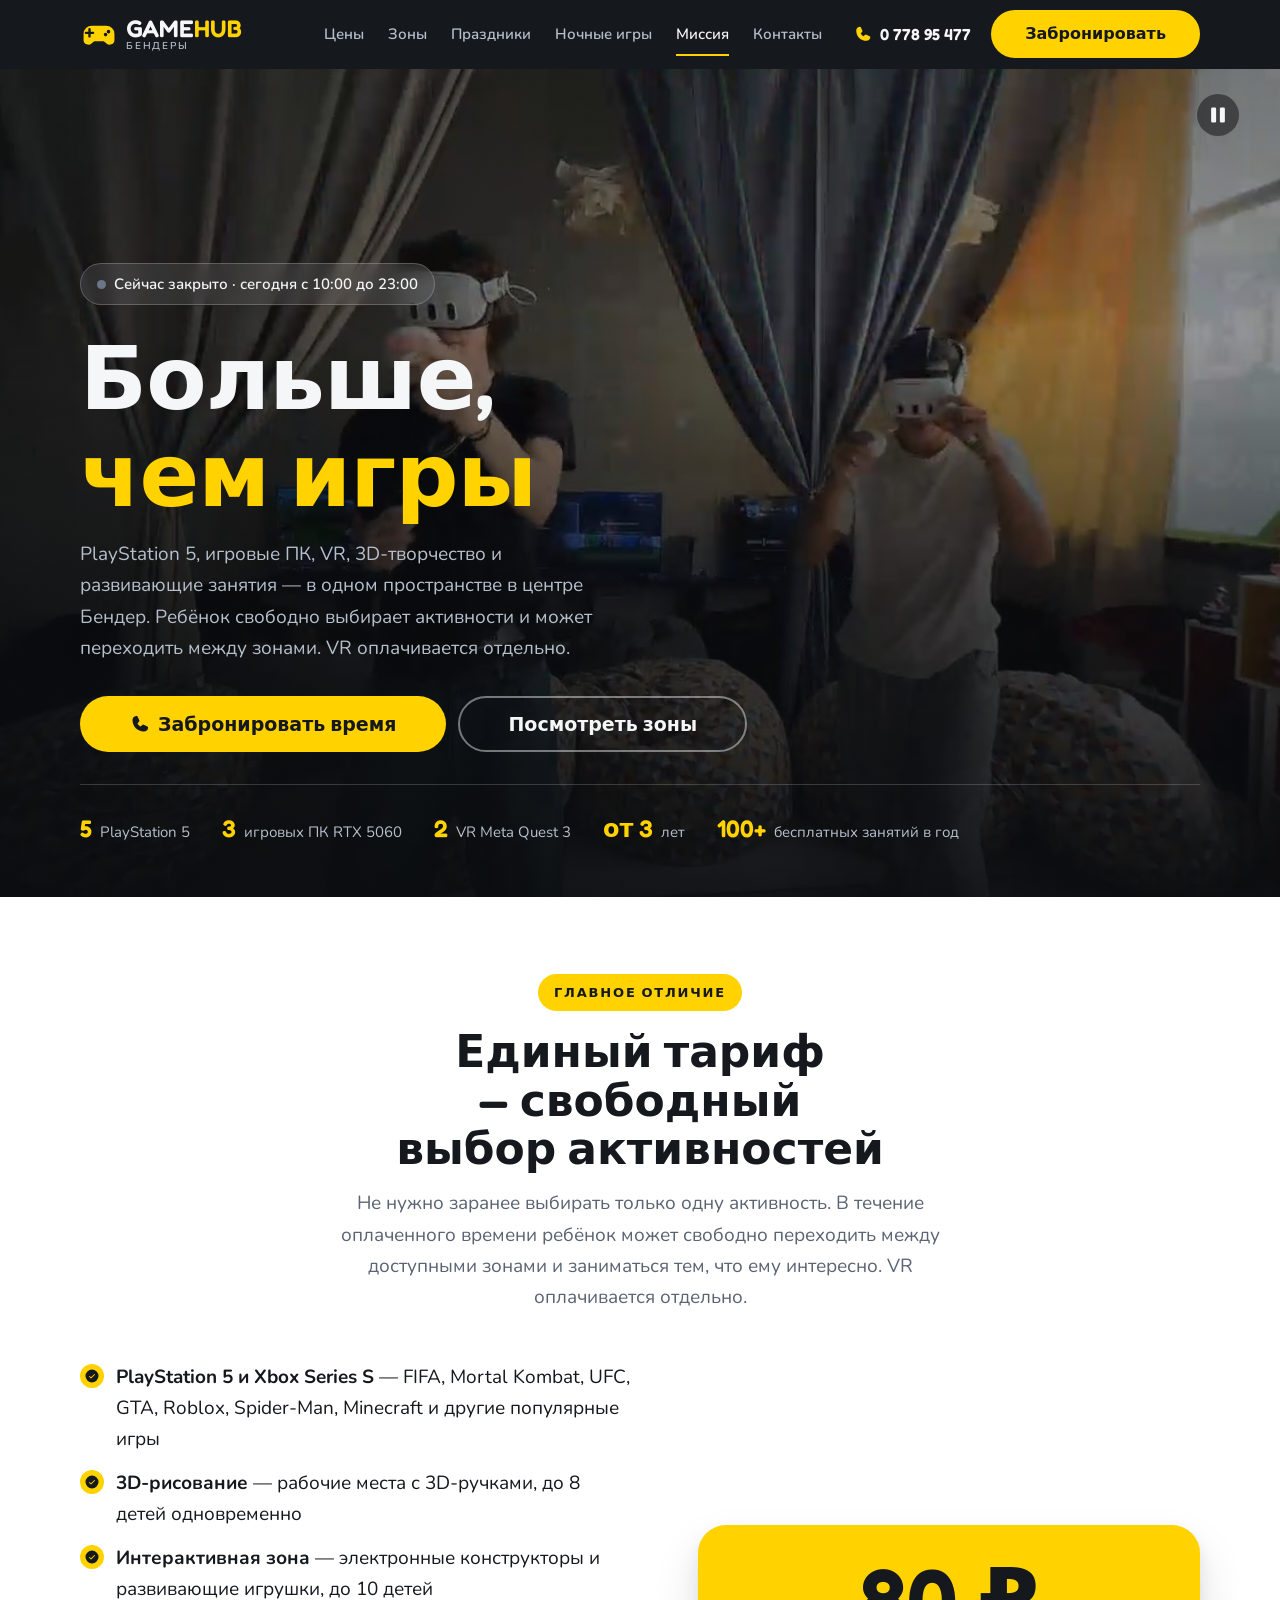
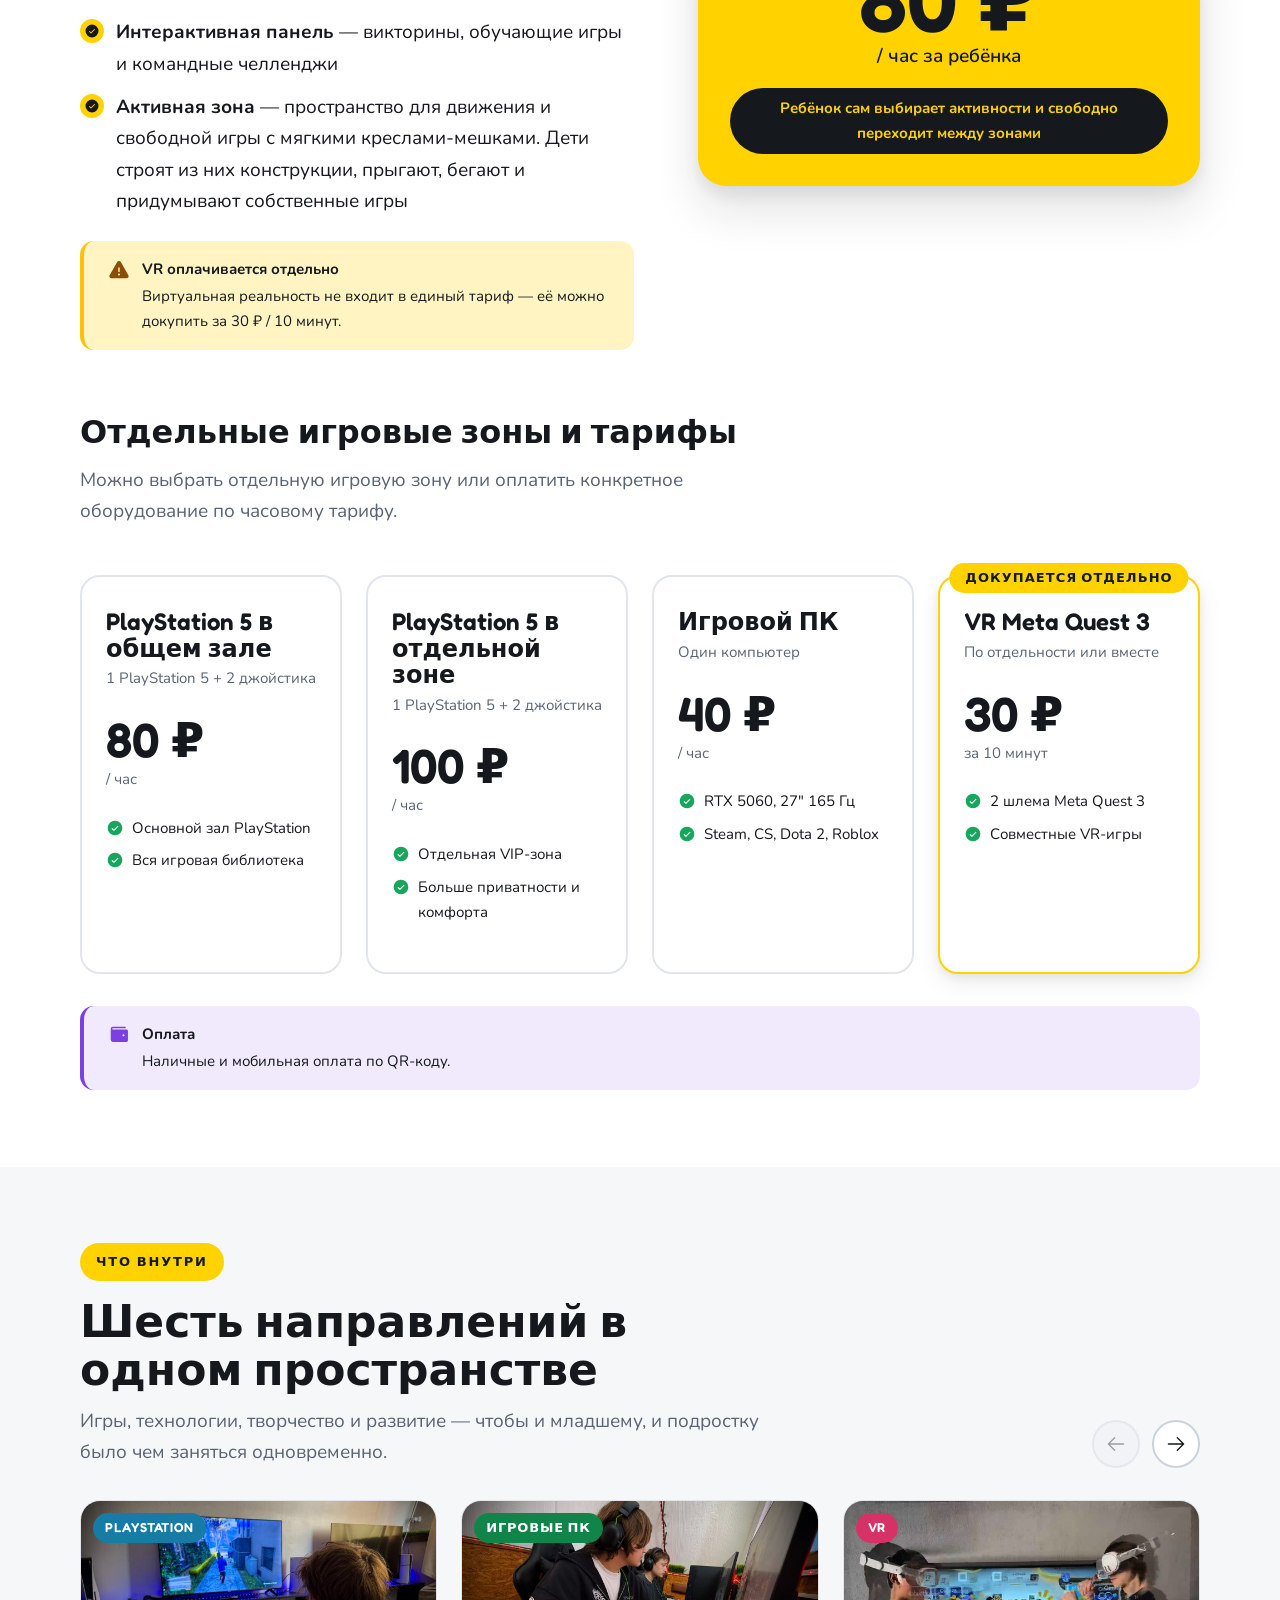
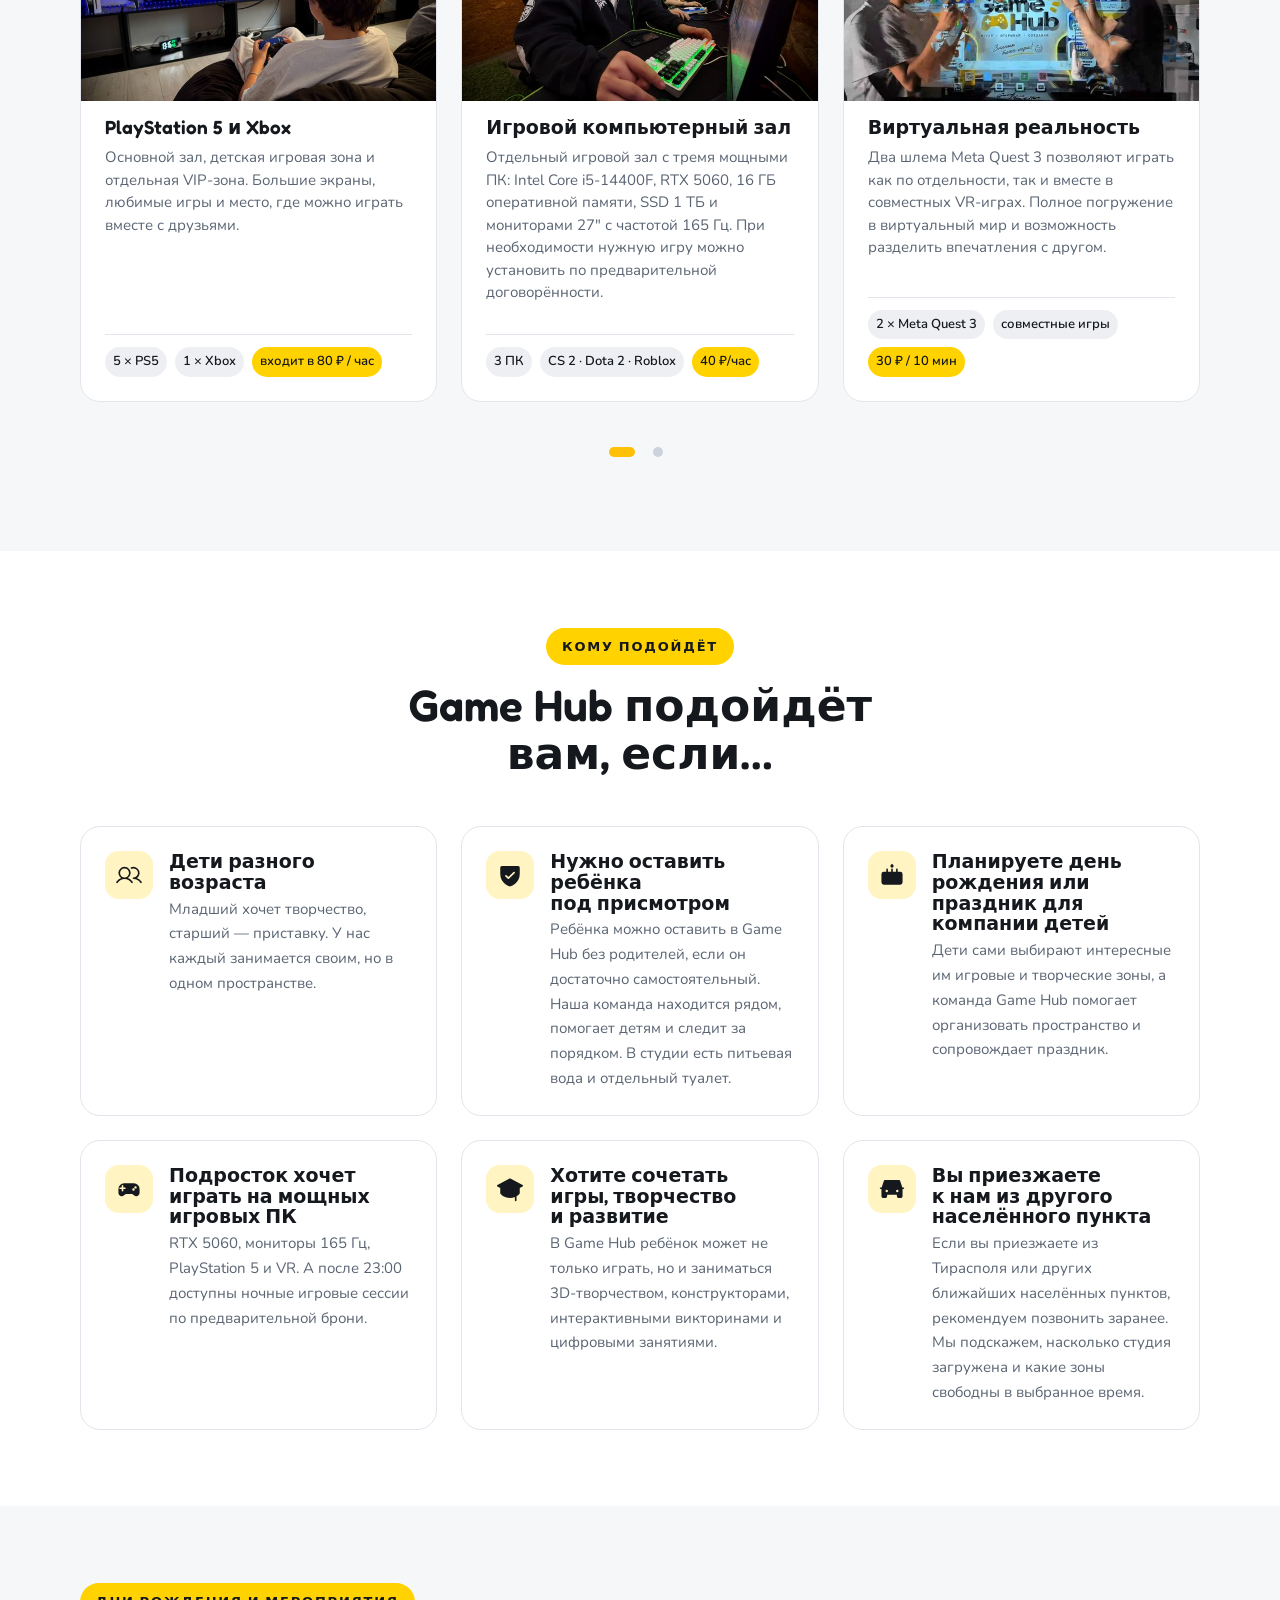
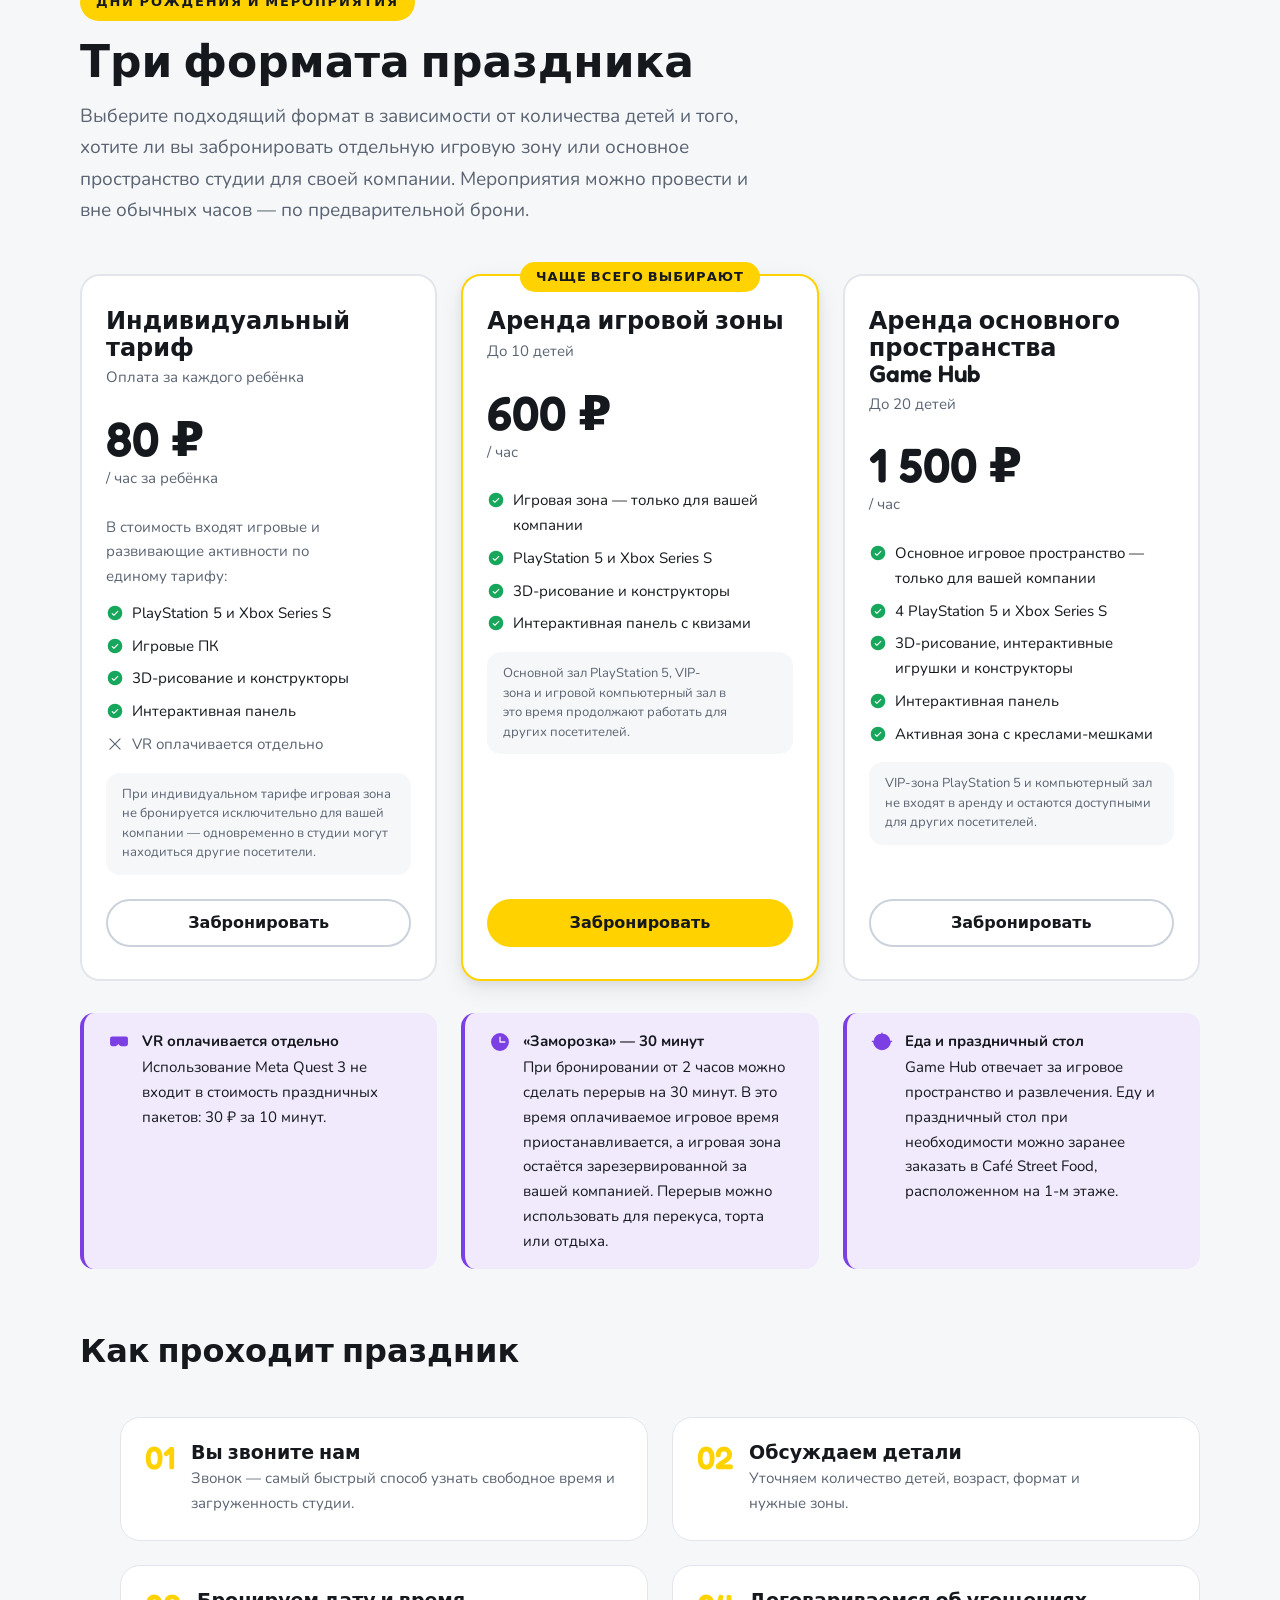
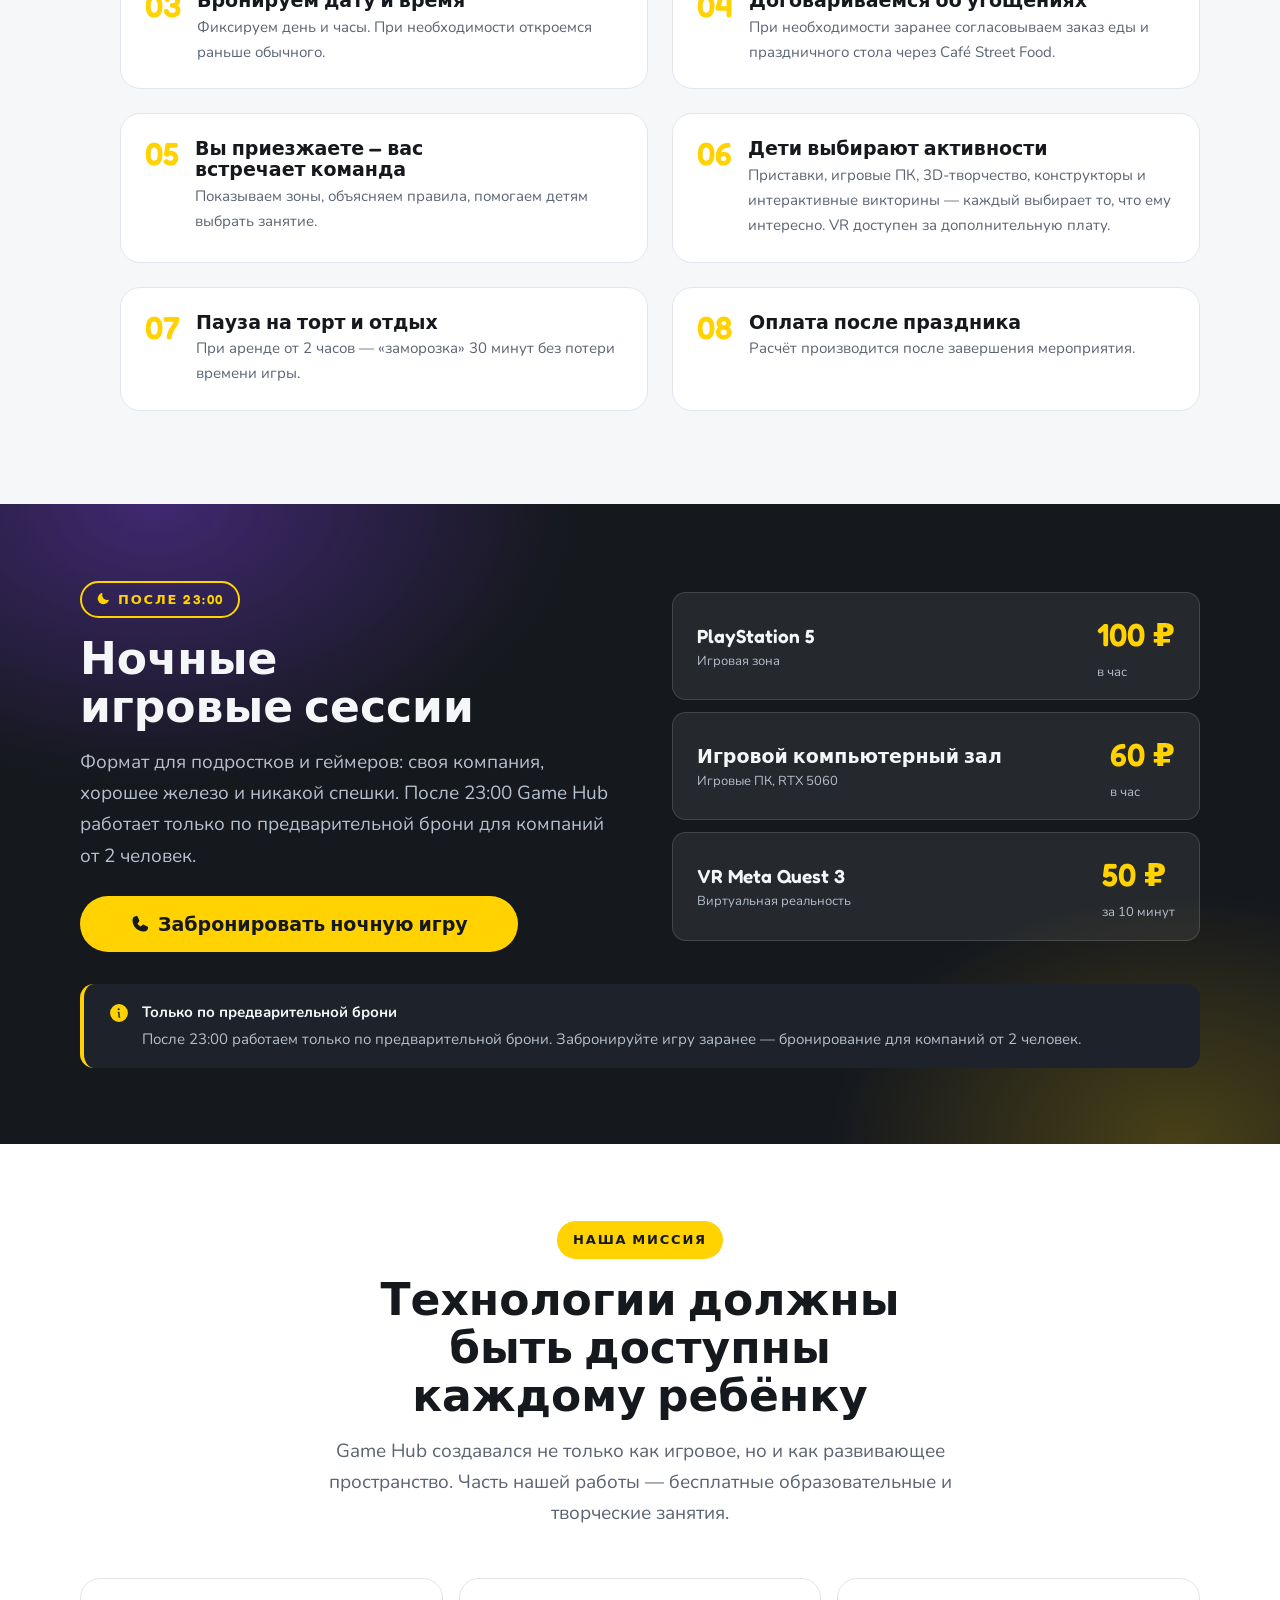
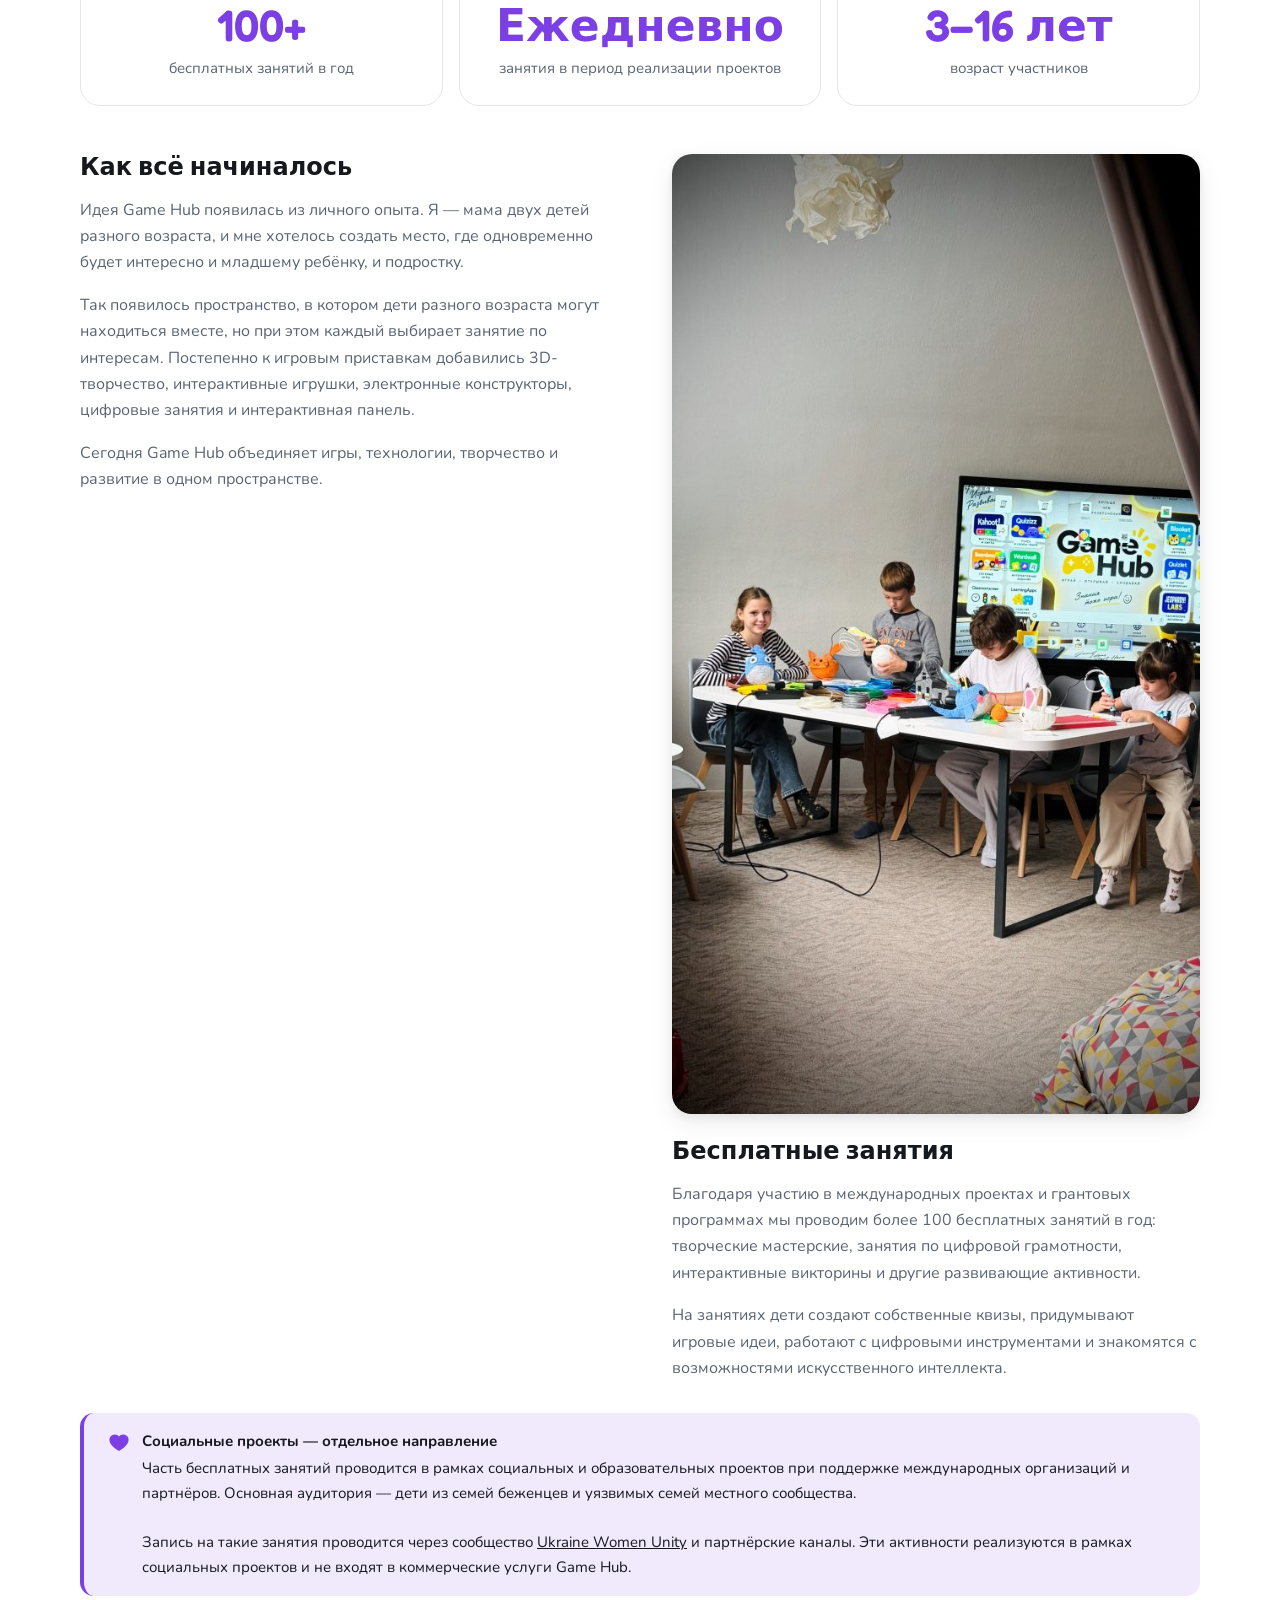
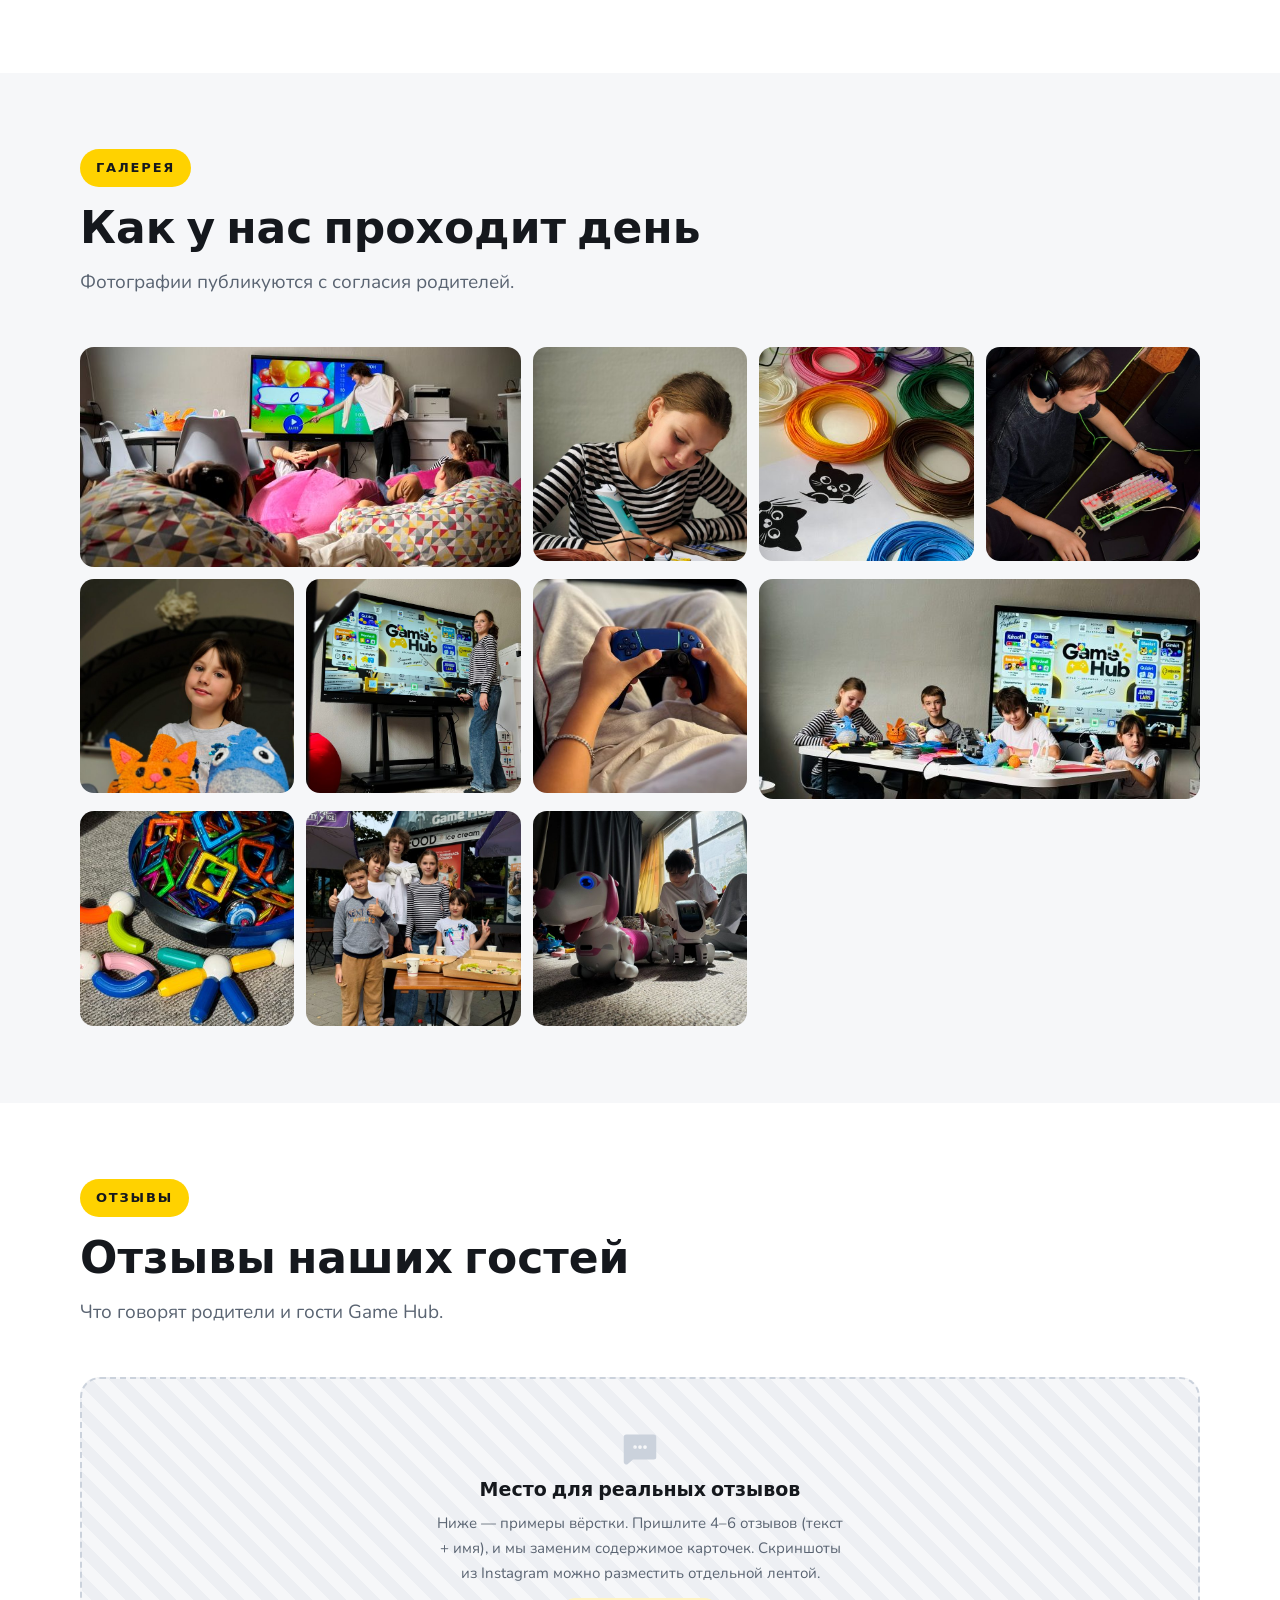
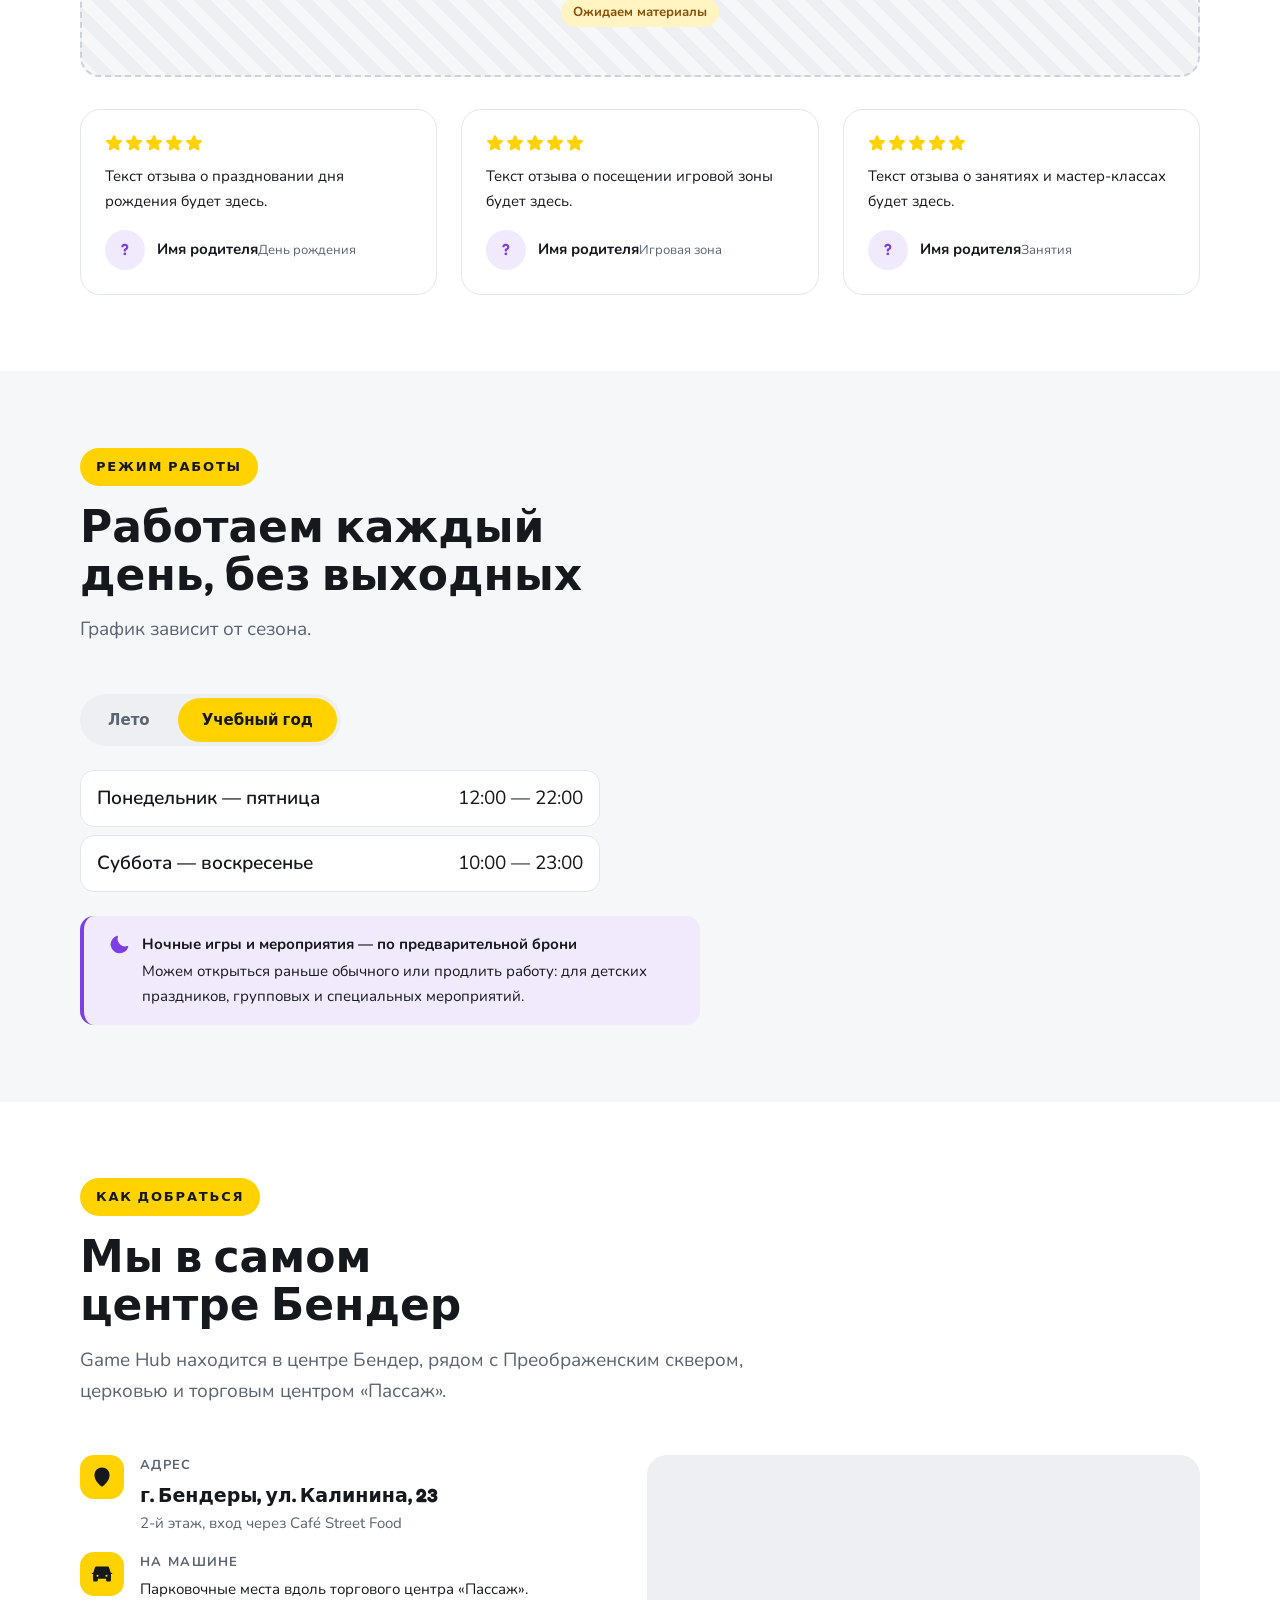
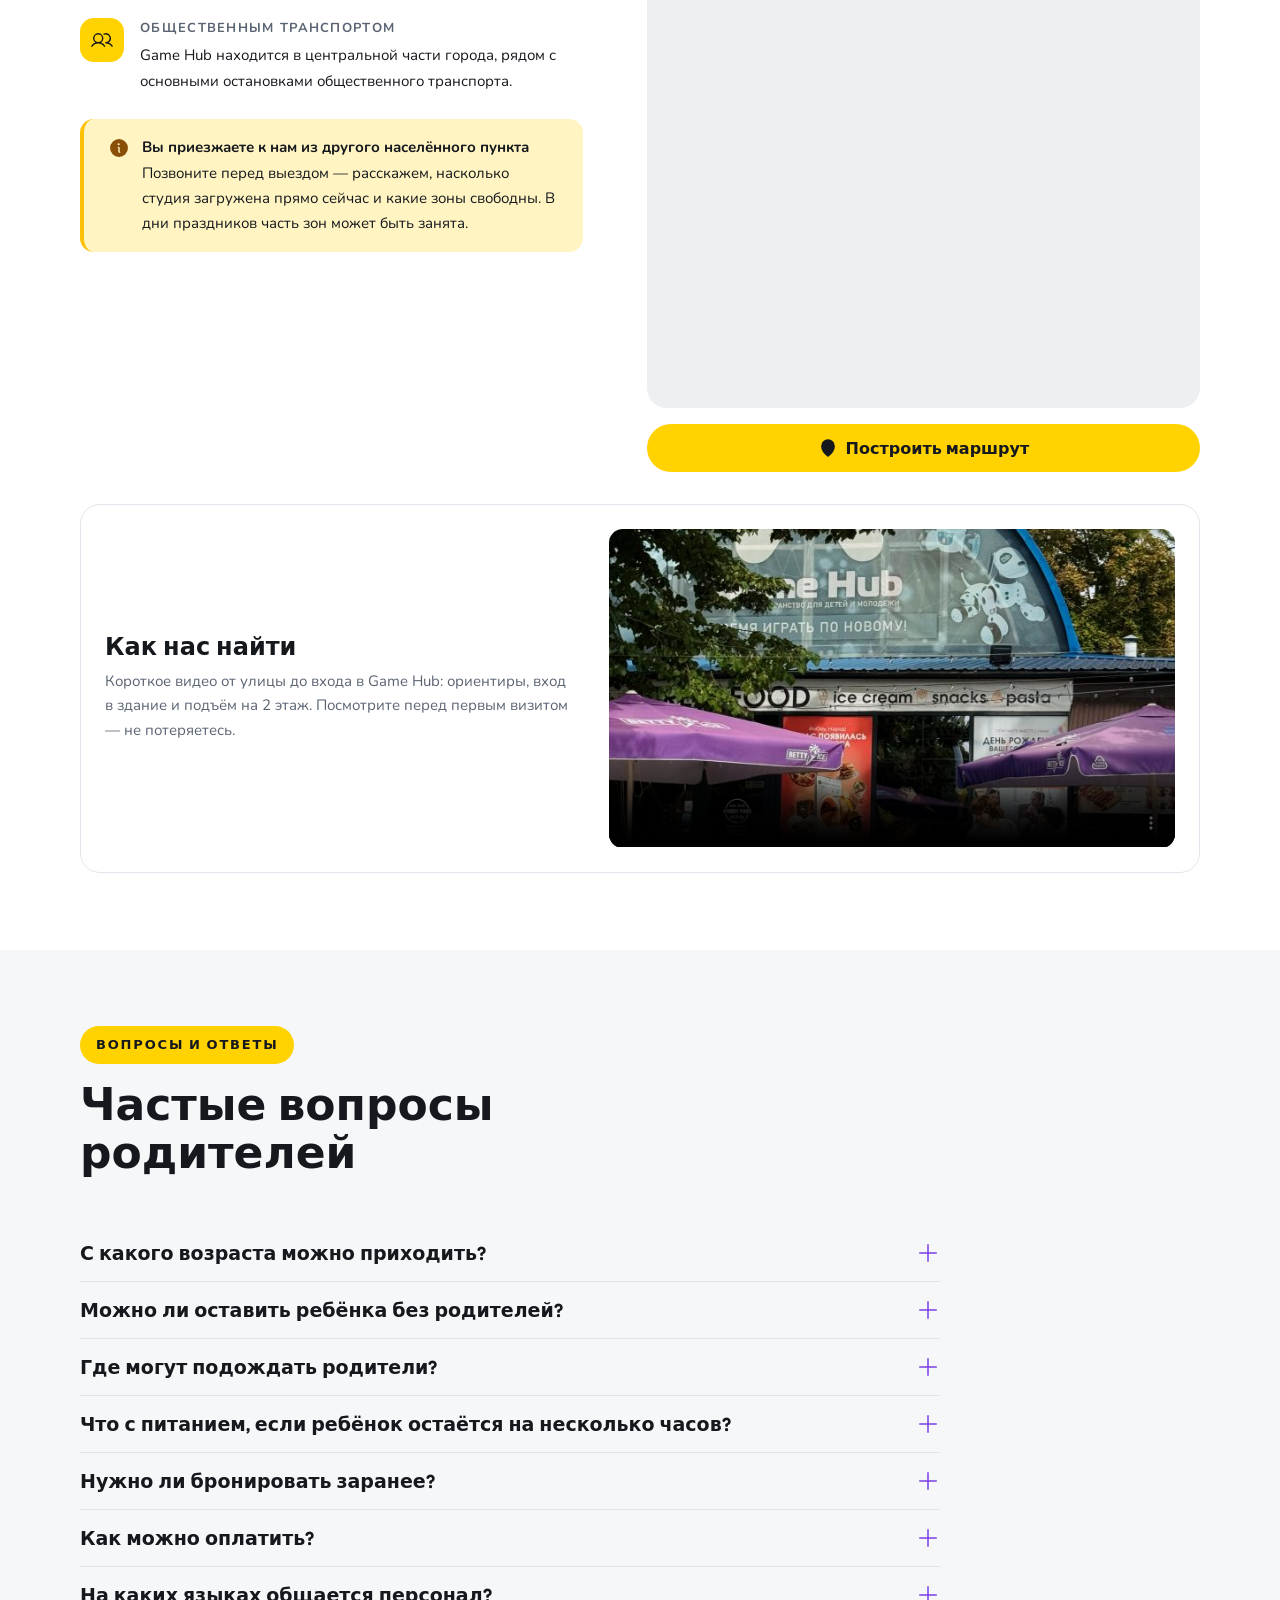
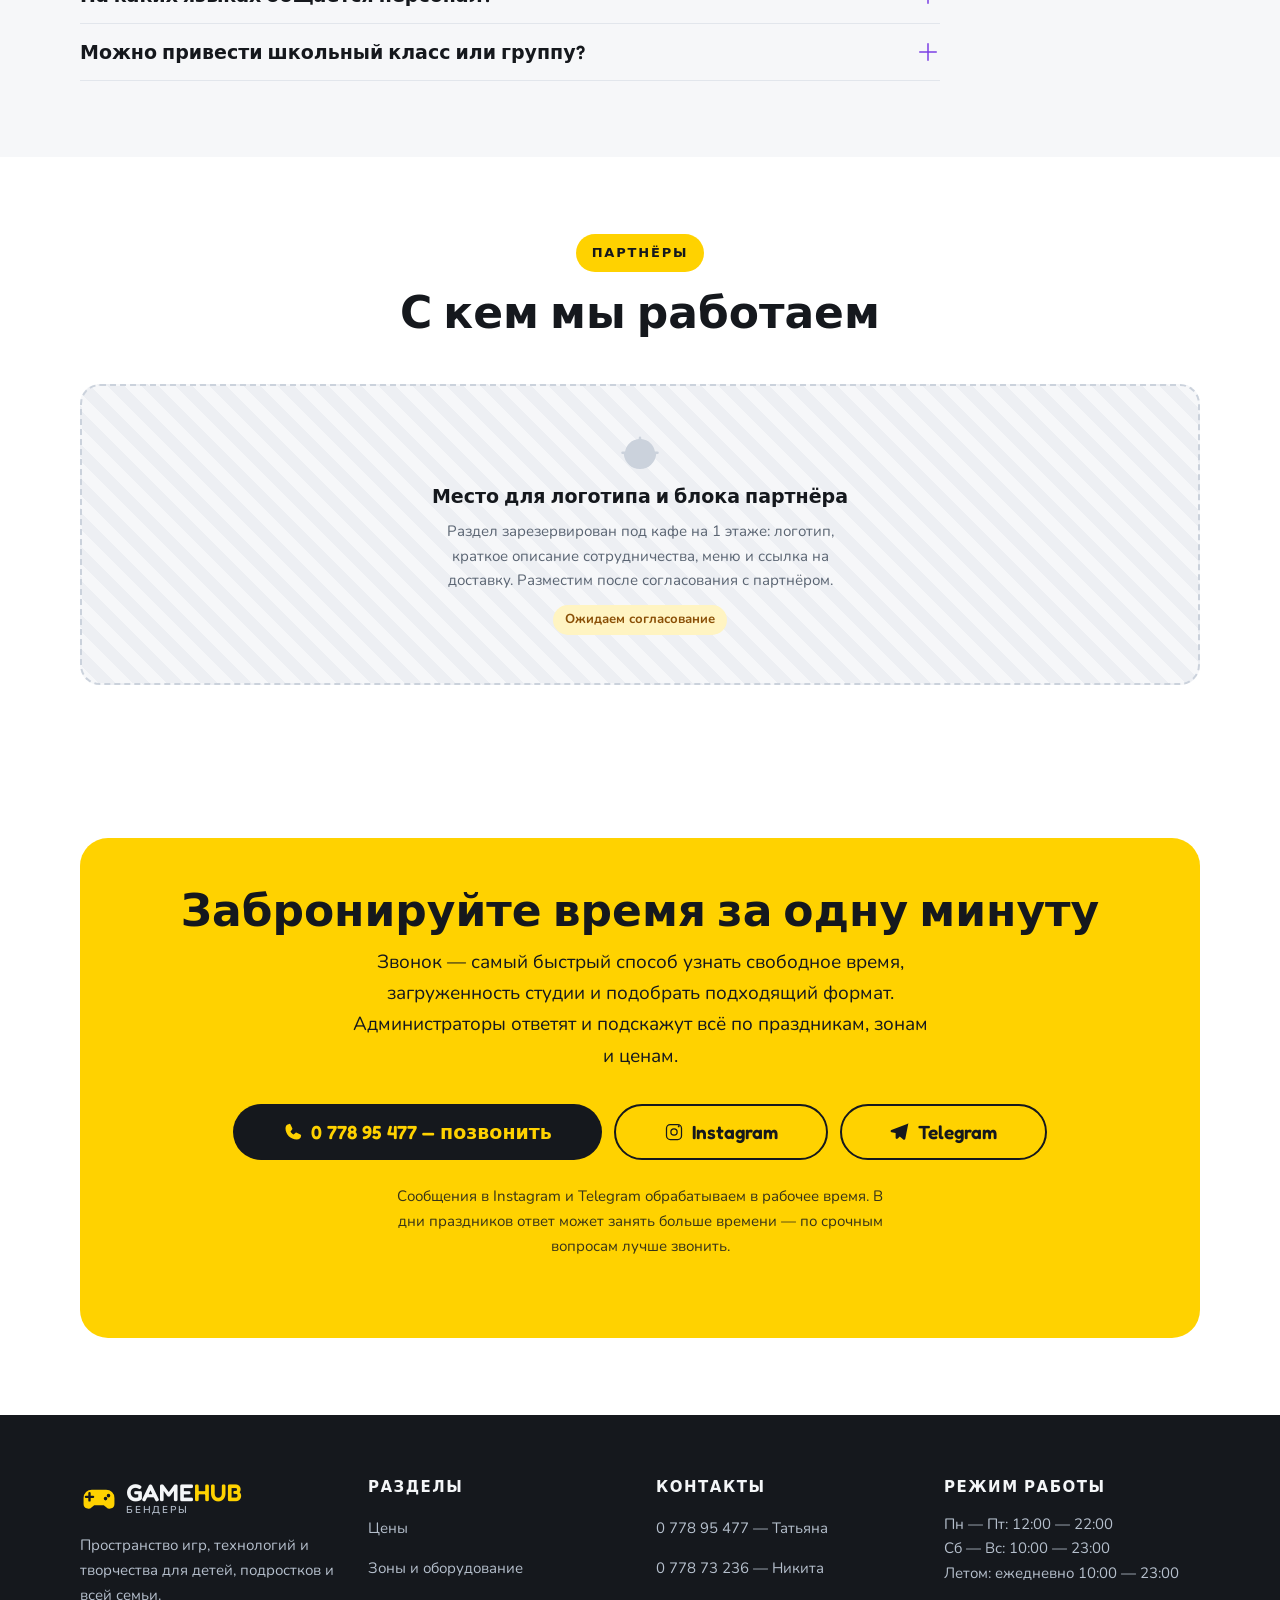
==== index.html @ 698ea44c "Единая формулировка про гостей из других населённых пунктов В разделе «Как добраться» плашка называл" ====
<!doctype html>
<html lang="ru">
<head>
<meta charset="utf-8">
<script>document.documentElement.classList.add('js');</script>
<!-- viewport-fit=cover обязателен, иначе env(safe-area-inset-*) на iPhone
     возвращает 0 и нижняя панель уезжает под жест-бар -->
<meta name="viewport" content="width=device-width, initial-scale=1, viewport-fit=cover">
<title>Game Hub — пространство игр, технологий и творчества в Бендерах</title>
<meta name="description" content="Game Hub в Бендерах: PlayStation 5, игровые ПК, VR Meta Quest 3, 3D-рисование и интерактивные занятия. Единый тариф 80 ₽/час — ребёнок играет во всё без ограничений. Дни рождения, аренда зон, ночные игры.">

<meta property="og:type" content="website">
<meta property="og:locale" content="ru_RU">
<meta property="og:site_name" content="Game Hub">
<meta property="og:title" content="Game Hub — больше, чем игры">
<meta property="og:description" content="PlayStation 5, игровые ПК, VR, 3D-творчество и развивающие занятия в центре Бендер. Единый тариф — ребёнок выбирает всё, что хочет.">
<meta property="og:image" content="assets/img/photo-19-1280.jpg">
<meta name="theme-color" content="#15181D">

<link rel="icon" href="assets/brand/favicon.svg" type="image/svg+xml">

<link rel="preconnect" href="https://fonts.googleapis.com">
<link rel="preconnect" href="https://fonts.gstatic.com" crossorigin>
<link rel="stylesheet" href="https://fonts.googleapis.com/css2?family=Fredoka:wght@500;600;700&family=Nunito:wght@400;600;700;800&display=swap">

<link rel="stylesheet" href="css/tokens.css">
<link rel="stylesheet" href="css/styles.css">

<script type="application/ld+json">
{
  "@context": "https://schema.org",
  "@type": "EntertainmentBusiness",
  "name": "Game Hub",
  "description": "Центр игр, технологий и творчества для детей, подростков и семей в Бендерах.",
  "address": {
    "@type": "PostalAddress",
    "streetAddress": "ул. Калинина, 23, 2-й этаж, вход через Café Street Food",
    "addressLocality": "Бендеры"
  },
  "telephone": "+373 778 95 477",
  "url": "",
  "sameAs": ["https://www.instagram.com/gamehub_bender/"],
  "priceRange": "40–1500 ₽",
  "openingHours": ["Mo-Fr 12:00-22:00", "Sa-Su 10:00-23:00"]
}
</script>
</head>

<body>
<a class="skip-link" href="#main">Перейти к содержимому</a>

<!-- ===================== SVG-СПРАЙТ ИКОНОК (Phosphor) ===================== -->
<svg width="0" height="0" style="position:absolute" aria-hidden="true" focusable="false">
<defs>
  <g id="i-phone"><path fill="currentColor" d="M222.37 158.46l-47.11-21.11-.13-.06a16 16 0 0 0-15.17 1.4a8.12 8.12 0 0 0-.75.56L134.87 160c-15.42-7.49-31.34-23.29-38.83-38.51l20.78-24.71c.2-.25.39-.5.57-.77a16 16 0 0 0 1.32-15.06v-.12L97.54 33.64a16 16 0 0 0-16.62-9.52A56.26 56.26 0 0 0 32 80c0 79.4 64.6 144 144 144a56.26 56.26 0 0 0 55.88-48.92a16 16 0 0 0-9.51-16.62"/></g>
  <g id="i-chat"><path fill="currentColor" d="M216 48H40a16 16 0 0 0-16 16v160a15.84 15.84 0 0 0 9.25 14.5A16.05 16.05 0 0 0 40 240a15.89 15.89 0 0 0 10.25-3.78l.09-.07L83 208h133a16 16 0 0 0 16-16V64a16 16 0 0 0-16-16M96 140a12 12 0 1 1 12-12a12 12 0 0 1-12 12m32 0a12 12 0 1 1 12-12a12 12 0 0 1-12 12m32 0a12 12 0 1 1 12-12a12 12 0 0 1-12 12"/></g>
  <g id="i-check"><path fill="currentColor" d="M128 24a104 104 0 1 0 104 104A104.11 104.11 0 0 0 128 24m45.66 85.66l-56 56a8 8 0 0 1-11.32 0l-24-24a8 8 0 0 1 11.32-11.32L112 148.69l50.34-50.35a8 8 0 0 1 11.32 11.32"/></g>
  <g id="i-x"><path fill="currentColor" d="M205.66 194.34a8 8 0 0 1-11.32 11.32L128 139.31l-66.34 66.35a8 8 0 0 1-11.32-11.32L116.69 128L50.34 61.66a8 8 0 0 1 11.32-11.32L128 116.69l66.34-66.35a8 8 0 0 1 11.32 11.32L139.31 128Z"/></g>
  <g id="i-plus"><path fill="currentColor" d="M224 128a8 8 0 0 1-8 8h-80v80a8 8 0 0 1-16 0v-80H40a8 8 0 0 1 0-16h80V40a8 8 0 0 1 16 0v80h80a8 8 0 0 1 8 8"/></g>
  <g id="i-arrow-right"><path fill="currentColor" d="m221.66 133.66l-72 72a8 8 0 0 1-11.32-11.32L196.69 136H40a8 8 0 0 1 0-16h156.69l-58.35-58.34a8 8 0 0 1 11.32-11.32l72 72a8 8 0 0 1 0 11.32"/></g>
  <g id="i-arrow-left"><path fill="currentColor" d="M224 128a8 8 0 0 1-8 8H59.31l58.35 58.34a8 8 0 0 1-11.32 11.32l-72-72a8 8 0 0 1 0-11.32l72-72a8 8 0 0 1 11.32 11.32L59.31 120H216a8 8 0 0 1 8 8"/></g>
  <g id="i-pin"><path fill="currentColor" d="M128 64a40 40 0 1 0 40 40a40 40 0 0 0-40-40m0 64a24 24 0 1 1 24-24a24 24 0 0 1-24 24m0-112a88.1 88.1 0 0 0-88 88c0 31.4 14.51 64.68 42 96.25a254.2 254.2 0 0 0 41.45 38.3a8 8 0 0 0 9.18 0a254.2 254.2 0 0 0 41.37-38.3c27.49-31.57 42-64.85 42-96.25a88.1 88.1 0 0 0-88-88"/></g>
  <g id="i-clock"><path fill="currentColor" d="M128 24a104 104 0 1 0 104 104A104.11 104.11 0 0 0 128 24m56 112h-56a8 8 0 0 1-8-8V72a8 8 0 0 1 16 0v48h48a8 8 0 0 1 0 16"/></g>
  <g id="i-star"><path fill="currentColor" d="M234.5 114.38l-45.1 39.36l13.51 58.6a16 16 0 0 1-23.84 17.34l-51.11-31l-51 31a16 16 0 0 1-23.84-17.34l13.49-58.54l-45.11-39.42a16 16 0 0 1 9.11-28.06l59.46-5.15l23.21-55.36a15.95 15.95 0 0 1 29.44 0l23.21 55.36l59.46 5.15a16 16 0 0 1 9.11 28.06"/></g>
  <g id="i-warning"><path fill="currentColor" d="M236.8 188.09L149.35 36.22a24.76 24.76 0 0 0-42.7 0L19.2 188.09a23.51 23.51 0 0 0 0 23.72A24.35 24.35 0 0 0 40.55 224h174.9a24.35 24.35 0 0 0 21.33-12.19a23.51 23.51 0 0 0 .02-23.72M120 104a8 8 0 0 1 16 0v40a8 8 0 0 1-16 0Zm8 88a12 12 0 1 1 12-12a12 12 0 0 1-12 12"/></g>
  <g id="i-info"><path fill="currentColor" d="M128 24a104 104 0 1 0 104 104A104.11 104.11 0 0 0 128 24m-4 48a12 12 0 1 1-12 12a12 12 0 0 1 12-12m12 112a16 16 0 0 1-16-16v-40a8 8 0 0 1 0-16a16 16 0 0 1 16 16v40a8 8 0 0 1 0 16"/></g>
  <g id="i-shield"><path fill="currentColor" d="M208 40H48a16 16 0 0 0-16 16v58.78c0 89.61 75.82 119.34 91 124.39a15.5 15.5 0 0 0 10 0c15.2-5.05 91-34.78 91-124.39V56a16 16 0 0 0-16-16m-34.34 69.66l-56 56a8 8 0 0 1-11.32 0l-24-24a8 8 0 0 1 11.32-11.32L112 148.69l50.34-50.35a8 8 0 0 1 11.32 11.32"/></g>
  <g id="i-users"><path fill="currentColor" d="M117.25 157.92a60 60 0 1 0-66.5 0a95.83 95.83 0 0 0-47.22 37.71a8 8 0 1 0 13.4 8.74a80 80 0 0 1 134.14 0a8 8 0 0 0 13.4-8.74a95.83 95.83 0 0 0-47.22-37.71M40 108a44 44 0 1 1 44 44a44.05 44.05 0 0 1-44-44m210.14 98.7a8 8 0 0 1-11.07-2.33A79.8 79.8 0 0 0 172 168a8 8 0 0 1 0-16a44 44 0 1 0-16.34-84.87a8 8 0 1 1-5.94-14.85a60 60 0 0 1 55.53 105.64a95.83 95.83 0 0 1 47.22 37.71a8 8 0 0 1-2.33 11.07"/></g>
  <g id="i-gamepad"><path fill="currentColor" d="M176 72a56.06 56.06 0 0 1 56 56v40a32 32 0 0 1-55.27 21.91L160 176H96l-16.73 13.91A32 32 0 0 1 24 168v-40a56.06 56.06 0 0 1 56-56ZM88 112H72V96a8 8 0 0 0-16 0v16H40a8 8 0 0 0 0 16h16v16a8 8 0 0 0 16 0v-16h16a8 8 0 0 0 0-16m72 20a12 12 0 1 0 12-12a12 12 0 0 0-12 12m32-32a12 12 0 1 0 12 12a12 12 0 0 0-12-12"/></g>
  <g id="i-vr"><path fill="currentColor" d="M208 64H48a24 24 0 0 0-24 24v64a24 24 0 0 0 24 24h40.24a24 24 0 0 0 19.2-9.6L120 150l12.56 16.4a24 24 0 0 0 19.2 9.6H208a24 24 0 0 0 24-24V88a24 24 0 0 0-24-24"/></g>
  <g id="i-monitor"><path fill="currentColor" d="M208 40H48a24 24 0 0 0-24 24v112a24 24 0 0 0 24 24h72v24H88a8 8 0 0 0 0 16h80a8 8 0 0 0 0-16h-32v-24h72a24 24 0 0 0 24-24V64a24 24 0 0 0-24-24"/></g>
  <g id="i-pen"><path fill="currentColor" d="m227.31 73.37l-44.68-44.69a16 16 0 0 0-22.63 0L36.69 152a15.86 15.86 0 0 0-4.69 11.31V208a16 16 0 0 0 16 16h44.69a15.86 15.86 0 0 0 11.31-4.69L227.31 96a16 16 0 0 0 0-22.63M51.31 160L136 75.31L152.69 92L68 176.68ZM48 179.31L76.69 208H48Zm120-98.63L123.31 36L148 11.31"/></g>
  <g id="i-puzzle"><path fill="currentColor" d="M223.68 66.15L135.68 18a15.88 15.88 0 0 0-15.36 0l-88 48.15a16 16 0 0 0-8.32 14v95.64a16 16 0 0 0 8.32 14l88 48.17a15.88 15.88 0 0 0 15.36 0l88-48.17a16 16 0 0 0 8.32-14V80.18a16 16 0 0 0-8.32-14.03M128 32l80.34 44L128 120L47.66 76Z"/></g>
  <g id="i-presentation"><path fill="currentColor" d="M216 40H40a16 16 0 0 0-16 16v112a16 16 0 0 0 16 16h64.69l-21.38 21.37a8 8 0 0 0 11.31 11.32L120 195.31l25.37 21.38a8 8 0 1 0 11.32-11.32L135.31 184H216a16 16 0 0 0 16-16V56a16 16 0 0 0-16-16"/></g>
  <g id="i-moon"><path fill="currentColor" d="M233.54 142.23a8 8 0 0 0-8-2a88.08 88.08 0 0 1-109.8-109.8a8 8 0 0 0-10-10a104.84 104.84 0 0 0-52.91 37A104 104 0 0 0 136 224a103.1 103.1 0 0 0 62.52-20.88a104.84 104.84 0 0 0 37-52.91a8 8 0 0 0-1.98-7.98"/></g>
  <g id="i-cake"><path fill="currentColor" d="M208 96h-24V72a8 8 0 0 0-16 0v24h-32V72a8 8 0 0 0-16 0v24H88V72a8 8 0 0 0-16 0v24H48a24 24 0 0 0-24 24v80a24 24 0 0 0 24 24h160a24 24 0 0 0 24-24v-80a24 24 0 0 0-24-24M128 56a16 16 0 0 0 16-16c0-10-16-24-16-24s-16 14-16 24a16 16 0 0 0 16 16"/></g>
  <g id="i-sparkle"><path fill="currentColor" d="M208 144a15.78 15.78 0 0 1-10.42 14.94l-51.65 19l-19 51.61a15.92 15.92 0 0 1-29.88 0L78 178l-51.62-19a15.92 15.92 0 0 1 0-29.88l51.65-19l19-51.61a15.92 15.92 0 0 1 29.88 0l19 51.65l51.61 19A15.78 15.78 0 0 1 208 144M152 48h16v16a8 8 0 0 0 16 0V48h16a8 8 0 0 0 0-16h-16V16a8 8 0 0 0-16 0v16h-16a8 8 0 0 0 0 16m88 32h-8v-8a8 8 0 0 0-16 0v8h-8a8 8 0 0 0 0 16h8v8a8 8 0 0 0 16 0v-8h8a8 8 0 0 0 0-16"/></g>
  <g id="i-wallet"><path fill="currentColor" d="M216 64H56a8 8 0 0 1 0-16h144a8 8 0 0 0 0-16H56a24 24 0 0 0-24 24v128a24 24 0 0 0 24 24h160a16 16 0 0 0 16-16V80a16 16 0 0 0-16-16m-36 80a12 12 0 1 1 12-12a12 12 0 0 1-12 12"/></g>
  <g id="i-qr"><path fill="currentColor" d="M104 40H56a16 16 0 0 0-16 16v48a16 16 0 0 0 16 16h48a16 16 0 0 0 16-16V56a16 16 0 0 0-16-16m0 64H56V56h48Zm0 32H56a16 16 0 0 0-16 16v48a16 16 0 0 0 16 16h48a16 16 0 0 0 16-16v-48a16 16 0 0 0-16-16m0 64H56v-48h48Zm96-160h-48a16 16 0 0 0-16 16v48a16 16 0 0 0 16 16h48a16 16 0 0 0 16-16V56a16 16 0 0 0-16-16m0 64h-48V56h48Zm-64 48a8 8 0 0 1 8-8h16a8 8 0 0 1 8 8v16h16v-16a8 8 0 0 1 16 0v40a8 8 0 0 1-8 8h-24v16a8 8 0 0 1-16 0v-24a8 8 0 0 1 8-8h24v-16h-32v24a8 8 0 0 1-16 0Z"/></g>
  <g id="i-instagram"><path fill="currentColor" d="M128 80a48 48 0 1 0 48 48a48.05 48.05 0 0 0-48-48m0 80a32 32 0 1 1 32-32a32 32 0 0 1-32 32m48-136H80a56.06 56.06 0 0 0-56 56v96a56.06 56.06 0 0 0 56 56h96a56.06 56.06 0 0 0 56-56V80a56.06 56.06 0 0 0-56-56m40 152a40 40 0 0 1-40 40H80a40 40 0 0 1-40-40V80a40 40 0 0 1 40-40h96a40 40 0 0 1 40 40Zm-16-120a12 12 0 1 1-12-12a12 12 0 0 1 12 12"/></g>
  <g id="i-telegram"><path fill="currentColor" d="M228.88 26.19a9 9 0 0 0-9.16-1.57L17.06 103.93a14.22 14.22 0 0 0 2.43 27.21L72 141.45V200a15.92 15.92 0 0 0 27.18 11.32l26-26l44.5 39.14a15.93 15.93 0 0 0 26.11-8.57l38-192a9 9 0 0 0-4.91-9.7"/></g>
  <g id="i-whatsapp"><path fill="currentColor" d="M187.58 144.84l-32-16a8 8 0 0 0-8 .5l-14.69 9.8a40.55 40.55 0 0 1-16-16l9.8-14.69a8 8 0 0 0 .5-8l-16-32A8 8 0 0 0 104 64a40 40 0 0 0-40 40a88.1 88.1 0 0 0 88 88a40 40 0 0 0 40-40a8 8 0 0 0-4.42-7.16M128 24a104 104 0 0 0-91.82 152.88l-11.35 34.05a16 16 0 0 0 20.24 20.24l34.05-11.35A104 104 0 1 0 128 24"/></g>
  <g id="i-video"><path fill="currentColor" d="M164 48H52a28 28 0 0 0-28 28v104a28 28 0 0 0 28 28h112a28 28 0 0 0 28-28v-104a28 28 0 0 0-28-28m80.77 29.4a8 8 0 0 0-8.08.2l-28 17.5a8 8 0 0 0-3.76 6.79v51.22a8 8 0 0 0 3.76 6.79l28 17.5A8 8 0 0 0 248 170.9V84.4a8 8 0 0 0-3.23-7"/></g>
  <g id="i-map"><path fill="currentColor" d="m228.92 49.69l-64-16a8 8 0 0 0-5.1.43l-61.1 26.19l-61.5-15.37A8 8 0 0 0 27 52.47v128a8 8 0 0 0 6.06 7.76l64 16a8 8 0 0 0 5.1-.43l61.1-26.19l61.5 15.37a8 8 0 0 0 9.24-7.76v-128a8 8 0 0 0-6.08-7.53M96 173.52l-53-13.25V62.75l53 13.25Zm64-19.04l-48 20.58V81.52l48-20.58Zm69 5.79l-53-13.25V62.75l53 13.25Z"/></g>
  <g id="i-menu"><path fill="currentColor" d="M224 128a8 8 0 0 1-8 8H40a8 8 0 0 1 0-16h176a8 8 0 0 1 8 8m-184-56h176a8 8 0 0 0 0-16H40a8 8 0 0 0 0 16m176 112H40a8 8 0 0 0 0 16h176a8 8 0 0 0 0-16"/></g>
  <g id="i-pause"><path fill="currentColor" d="M200 32h-32a16 16 0 0 0-16 16v160a16 16 0 0 0 16 16h32a16 16 0 0 0 16-16V48a16 16 0 0 0-16-16m-112 0H56a16 16 0 0 0-16 16v160a16 16 0 0 0 16 16h32a16 16 0 0 0 16-16V48a16 16 0 0 0-16-16"/></g>
  <g id="i-play"><path fill="currentColor" d="M232.4 114.49L88.32 26.35a16 16 0 0 0-16.2-.3A15.86 15.86 0 0 0 64 39.87v176.26A15.94 15.94 0 0 0 80 232a16.07 16.07 0 0 0 8.36-2.35l144.04-88.14a15.81 15.81 0 0 0 0-27.02"/></g>
  <g id="i-heart"><path fill="currentColor" d="M240 102c0 70-103.79 126.66-108.21 129a8 8 0 0 1-7.58 0C119.79 228.66 16 172 16 102a62.07 62.07 0 0 1 62-62c20.65 0 38.73 8.88 50 23.89C139.27 48.88 157.35 40 178 40a62.07 62.07 0 0 1 62 62"/></g>
  <g id="i-graduation"><path fill="currentColor" d="M251.76 88.94l-120-64a8 8 0 0 0-7.52 0l-120 64a8 8 0 0 0 0 14.12L32 117.87v48.42a15.9 15.9 0 0 0 4.06 10.65C49.16 191.53 78.51 216 128 216a130 130 0 0 0 48-8.76V240a8 8 0 0 0 16 0v-40.49a115.6 115.6 0 0 0 27.94-22.57a15.9 15.9 0 0 0 4.06-10.65v-48.42l27.76-14.81a8 8 0 0 0 0-14.12"/></g>
  <g id="i-bowl"><path fill="currentColor" d="M240 112h-16.6A96.14 96.14 0 0 0 136 32.34V24a8 8 0 0 0-16 0v8.34A96.14 96.14 0 0 0 32.6 112H16a8 8 0 0 0 0 16h8.35A104.08 104.08 0 0 0 128 224a104.08 104.08 0 0 0 103.65-96H240a8 8 0 0 0 0-16"/></g>
  <g id="i-car"><path fill="currentColor" d="M240 112h-10.1l-19.6-58.8A16 16 0 0 0 195.1 40H60.9a16 16 0 0 0-15.2 13.2L26.1 112H16a8 8 0 0 0 0 16h8v72a16 16 0 0 0 16 16h24a16 16 0 0 0 16-16v-16h96v16a16 16 0 0 0 16 16h24a16 16 0 0 0 16-16v-72h8a8 8 0 0 0 0-16M76 160a12 12 0 1 1 12-12a12 12 0 0 1-12 12m104 0a12 12 0 1 1 12-12a12 12 0 0 1-12 12"/></g>
</defs>
</svg>

<!-- ============================== ШАПКА ============================== -->
<header class="header" id="header">
  <div class="container header__inner">

    <a class="logo" href="#top" aria-label="Game Hub — на главную">
      <svg class="logo__mark" viewBox="0 0 256 256" aria-hidden="true"><use href="#i-gamepad"/></svg>
      <span class="logo__text">
        GAME<b>HUB</b>
        <span class="logo__sub">Бендеры</span>
      </span>
    </a>

    <nav class="nav" id="nav" aria-label="Основная навигация">
      <ul class="nav__list">
        <li><a class="nav__link" href="#prices">Цены</a></li>
        <li><a class="nav__link" href="#zones">Зоны</a></li>
        <li><a class="nav__link" href="#parties">Праздники</a></li>
        <li><a class="nav__link" href="#night">Ночные игры</a></li>
        <li><a class="nav__link" href="#mission">Миссия</a></li>
        <li><a class="nav__link" href="#contacts">Контакты</a></li>
      </ul>
    </nav>

    <div class="header__actions">
      <a class="header__phone" href="tel:+37377895477">
        <svg viewBox="0 0 256 256" aria-hidden="true"><use href="#i-phone"/></svg>
        <span>0 778 95 477</span>
      </a>
      <a class="btn nav-desktop-only" href="#booking">Забронировать</a>
      <button class="burger" id="burger" type="button"
              aria-expanded="false" aria-controls="nav" aria-label="Открыть меню">
        <svg class="burger__open"  viewBox="0 0 256 256" aria-hidden="true"><use href="#i-menu"/></svg>
        <svg class="burger__close" viewBox="0 0 256 256" aria-hidden="true"><use href="#i-x"/></svg>
      </button>
    </div>

  </div>
</header>

<main id="main">
<span id="top"></span>

<!-- ============================== ГЕРОЙ ============================== -->
<section class="hero">
  <div class="hero__media">
    <video id="heroVideo"
           autoplay muted loop playsinline preload="metadata"
           poster="assets/img/hero-poster.jpg"
           aria-hidden="true" tabindex="-1">
      <source src="assets/video/hero.mp4" type="video/mp4">
    </video>
  </div>
  <div class="hero__scrim"></div>

  <button class="hero__videotoggle" id="heroToggle" type="button"
          aria-pressed="false" aria-label="Поставить фоновое видео на паузу">
    <svg class="icon-pause" viewBox="0 0 256 256" aria-hidden="true"><use href="#i-pause"/></svg>
    <svg class="icon-play"  viewBox="0 0 256 256" aria-hidden="true"><use href="#i-play"/></svg>
  </button>

  <div class="container hero__inner">

    <p class="status" id="statusChip" data-open="true">
      <span class="status__dot" aria-hidden="true"></span>
      <span id="statusText">Сегодня открыто до 23:00</span>
    </p>

    <h1 class="hero__title">Больше, <em>чем игры</em></h1>

    <p class="hero__lead">
      PlayStation 5, игровые ПК, VR, 3D-творчество и развивающие занятия — в одном
      пространстве в центре Бендер. Ребёнок свободно выбирает активности и может
      переходить между зонами. VR оплачивается отдельно.
    </p>

    <div class="btn-row hero__cta">
      <a class="btn btn--lg" href="#booking">
        <svg class="btn__icon" viewBox="0 0 256 256" aria-hidden="true"><use href="#i-phone"/></svg>
        Забронировать время
      </a>
      <a class="btn btn--lg btn--on-dark" href="#zones">Посмотреть зоны</a>
    </div>

    <ul class="hero__facts">
      <li class="fact"><span class="fact__num">5</span><span class="fact__label">PlayStation 5</span></li>
      <li class="fact"><span class="fact__num">3</span><span class="fact__label">игровых ПК RTX 5060</span></li>
      <li class="fact"><span class="fact__num">2</span><span class="fact__label">VR Meta Quest 3</span></li>
      <li class="fact"><span class="fact__num">от 3</span><span class="fact__label">лет</span></li>
      <li class="fact"><span class="fact__num">100+</span><span class="fact__label">бесплатных занятий в год</span></li>
    </ul>

  </div>
</section>

<!-- ======================= ЕДИНЫЙ ТАРИФ (ключевое) ======================= -->
<section class="section" id="prices">
  <div class="container">

    <div class="section__head section__head--center reveal">
      <span class="eyebrow">Главное отличие</span>
      <h2 class="section__title">Единый тариф — свободный выбор активностей</h2>
      <p class="section__lead">
        Не нужно заранее выбирать только одну активность. В течение оплаченного
        времени ребёнок может свободно переходить между доступными зонами
        и заниматься тем, что ему интересно. VR оплачивается отдельно.
      </p>
    </div>

    <div class="single-rate">

      <div class="reveal">
        <ul class="included">
          <li>
            <svg viewBox="0 0 256 256" aria-hidden="true"><use href="#i-check"/></svg>
            <span><strong>PlayStation 5 и Xbox Series S</strong> — FIFA, Mortal Kombat, UFC,
            GTA, Roblox, Spider-Man, Minecraft и другие популярные игры</span>
          </li>
          <li>
            <svg viewBox="0 0 256 256" aria-hidden="true"><use href="#i-check"/></svg>
            <span><strong>3D-рисование</strong> — рабочие места с 3D-ручками, до 8 детей одновременно</span>
          </li>
          <li>
            <svg viewBox="0 0 256 256" aria-hidden="true"><use href="#i-check"/></svg>
            <span><strong>Интерактивная зона</strong> — электронные конструкторы и развивающие игрушки, до 10 детей</span>
          </li>
          <li>
            <svg viewBox="0 0 256 256" aria-hidden="true"><use href="#i-check"/></svg>
            <span><strong>Интерактивная панель</strong> — викторины, обучающие игры и командные челленджи</span>
          </li>
          <li>
            <svg viewBox="0 0 256 256" aria-hidden="true"><use href="#i-check"/></svg>
            <span><strong>Активная зона</strong> — пространство для движения и свободной игры
            с мягкими креслами-мешками. Дети строят из них конструкции, прыгают, бегают
            и придумывают собственные игры</span>
          </li>
        </ul>

        <div class="callout callout--warn">
          <svg viewBox="0 0 256 256" aria-hidden="true"><use href="#i-warning"/></svg>
          <p>
            <strong>VR оплачивается отдельно</strong>
            Виртуальная реальность не входит в единый тариф — её можно докупить
            за 30&nbsp;₽ / 10 минут.
          </p>
        </div>
      </div>

      <div class="reveal">
        <div class="pricecard">
          <span class="pricecard__amount">80 ₽</span>
          <span class="pricecard__unit">/ час за ребёнка</span>
          <span class="pricecard__note">Ребёнок сам выбирает активности и свободно
            переходит между зонами</span>
        </div>
      </div>

    </div>

    <!-- Отдельные тарифы -->
    <div class="section__head reveal" style="margin-top: var(--space-8)">
      <h3 class="section__title" style="font-size: var(--fs-xl)">Отдельные игровые зоны и тарифы</h3>
      <p class="section__lead">Можно выбрать отдельную игровую зону или оплатить
      конкретное оборудование по часовому тарифу.</p>
    </div>

    <div class="grid grid--4 reveal">

      <article class="package">
        <h4 class="package__name">PlayStation 5 в общем зале</h4>
        <p class="package__for">1 PlayStation 5 + 2 джойстика</p>
        <p class="package__price">80 ₽</p>
        <p class="package__unit">/ час</p>
        <ul class="package__list">
          <li><svg viewBox="0 0 256 256" aria-hidden="true"><use href="#i-check"/></svg>Основной зал PlayStation</li>
          <li><svg viewBox="0 0 256 256" aria-hidden="true"><use href="#i-check"/></svg>Вся игровая библиотека</li>
        </ul>
      </article>

      <article class="package">
        <h4 class="package__name">PlayStation 5 в отдельной зоне</h4>
        <p class="package__for">1 PlayStation 5 + 2 джойстика</p>
        <p class="package__price">100 ₽</p>
        <p class="package__unit">/ час</p>
        <ul class="package__list">
          <li><svg viewBox="0 0 256 256" aria-hidden="true"><use href="#i-check"/></svg>Отдельная VIP-зона</li>
          <li><svg viewBox="0 0 256 256" aria-hidden="true"><use href="#i-check"/></svg>Больше приватности и комфорта</li>
        </ul>
      </article>

      <article class="package">
        <h4 class="package__name">Игровой ПК</h4>
        <p class="package__for">Один компьютер</p>
        <p class="package__price">40 ₽</p>
        <p class="package__unit">/ час</p>
        <ul class="package__list">
          <li><svg viewBox="0 0 256 256" aria-hidden="true"><use href="#i-check"/></svg>RTX 5060, 27" 165 Гц</li>
          <li><svg viewBox="0 0 256 256" aria-hidden="true"><use href="#i-check"/></svg>Steam, CS, Dota 2, Roblox</li>
        </ul>
      </article>

      <article class="package package--featured">
        <span class="package__badge">Докупается отдельно</span>
        <h4 class="package__name">VR Meta Quest 3</h4>
        <p class="package__for">По отдельности или вместе</p>
        <p class="package__price">30 ₽</p>
        <p class="package__unit">за 10 минут</p>
        <ul class="package__list">
          <li><svg viewBox="0 0 256 256" aria-hidden="true"><use href="#i-check"/></svg>2 шлема Meta Quest 3</li>
          <li><svg viewBox="0 0 256 256" aria-hidden="true"><use href="#i-check"/></svg>Совместные VR-игры</li>
        </ul>
      </article>

    </div>

    <div class="callout reveal" style="margin-top: var(--space-6)">
      <svg viewBox="0 0 256 256" aria-hidden="true"><use href="#i-wallet"/></svg>
      <p>
        <strong>Оплата</strong>
        Наличные и мобильная оплата по QR-коду.
      </p>
    </div>

  </div>
</section>

<!-- ============================== ЗОНЫ ============================== -->
<section class="section section--subtle" id="zones">
  <div class="container carousel" data-carousel>

    <div class="section__head section__head--split reveal">
      <div class="section__head-text">
        <span class="eyebrow">Что внутри</span>
        <h2 class="section__title">Шесть направлений в одном пространстве</h2>
        <p class="section__lead">
          Игры, технологии, творчество и развитие — чтобы и младшему, и подростку
          было чем заняться одновременно.
        </p>
      </div>

      <!-- Стрелки стоят рядом с заголовком: их видно сразу, не нужно
           пролистывать все карточки, чтобы добраться до управления. -->
      <div class="carousel__nav">
        <button class="carousel__btn" type="button" data-carousel-prev
                aria-controls="zonesTrack" aria-label="Предыдущие направления">
          <svg viewBox="0 0 256 256" aria-hidden="true"><use href="#i-arrow-left"/></svg>
        </button>
        <button class="carousel__btn" type="button" data-carousel-next
                aria-controls="zonesTrack" aria-label="Следующие направления">
          <svg viewBox="0 0 256 256" aria-hidden="true"><use href="#i-arrow-right"/></svg>
        </button>
      </div>
    </div>

      <div class="carousel__track" id="zonesTrack"
           tabindex="0" role="group"
           aria-label="Направления Game Hub — прокручиваемый список из 6 карточек">

      <article class="zone">
        <div class="zone__figure">
          <img src="assets/img/photo-19-640.jpg" srcset="assets/img/photo-19-640.jpg 640w, assets/img/photo-19-1280.jpg 1280w" sizes="(min-width:1024px) 380px, (min-width:640px) 50vw, 100vw" width="640" height="360" loading="lazy" decoding="async" alt="Подросток играет на PlayStation 5 на большом экране в игровом зале Game Hub">
          <span class="zone__tag" style="--tag: var(--tag-playstation)">PlayStation</span>
        </div>
        <div class="zone__body">
          <h3 class="zone__title">PlayStation 5 и Xbox</h3>
          <p class="zone__text">
            Основной зал, детская игровая зона и отдельная VIP-зона. Большие экраны,
            любимые игры и место, где можно играть вместе с друзьями.
          </p>
          <div class="zone__specs">
            <span class="chip">5 × PS5</span>
            <span class="chip">1 × Xbox</span>
            <span class="chip chip--price">входит в 80 ₽ / час</span>
          </div>
        </div>
      </article>

      <article class="zone">
        <div class="zone__figure">
          <img src="assets/img/photo-25-640.jpg" srcset="assets/img/photo-25-640.jpg 640w, assets/img/photo-25-1280.jpg 1280w" sizes="(min-width:1024px) 380px, (min-width:640px) 50vw, 100vw" width="640" height="360" loading="lazy" decoding="async" alt="Подростки за игровыми компьютерами в компьютерном кабинете Game Hub">
          <span class="zone__tag" style="--tag: var(--tag-pc)">Игровые ПК</span>
        </div>
        <div class="zone__body">
          <h3 class="zone__title">Игровой компьютерный зал</h3>
          <p class="zone__text">
            Отдельный игровой зал с тремя мощными ПК: Intel Core i5-14400F, RTX 5060,
            16 ГБ оперативной памяти, SSD 1 ТБ и мониторами 27″ с частотой 165 Гц.
            При необходимости нужную игру можно установить по предварительной
            договорённости.
          </p>
          <div class="zone__specs">
            <span class="chip">3 ПК</span>
            <span class="chip">CS 2 · Dota 2 · Roblox</span>
            <span class="chip chip--price">40 ₽/час</span>
          </div>
        </div>
      </article>

      <article class="zone">
        <div class="zone__figure">
          <img src="assets/img/vr-zone-640.jpg" srcset="assets/img/vr-zone-640.jpg 640w, assets/img/vr-zone-1280.jpg 1280w" sizes="(min-width:1024px) 380px, (min-width:640px) 50vw, 100vw" width="640" height="360" loading="lazy" decoding="async" alt="Двое подростков в VR-шлемах Meta Quest 3 играют вместе в зоне виртуальной реальности Game Hub">
          <span class="zone__tag" style="--tag: var(--tag-vr)">VR</span>
        </div>
        <div class="zone__body">
          <h3 class="zone__title">Виртуальная реальность</h3>
          <p class="zone__text">
            Два шлема Meta Quest 3 позволяют играть как по отдельности, так и вместе
            в совместных VR-играх. Полное погружение в виртуальный мир и возможность
            разделить впечатления с другом.
          </p>
          <div class="zone__specs">
            <span class="chip">2 × Meta Quest 3</span>
            <span class="chip">совместные игры</span>
            <span class="chip chip--price">30 ₽ / 10 мин</span>
          </div>
        </div>
      </article>

      <article class="zone">
        <div class="zone__figure">
          <img src="assets/img/zone-3d-640.jpg" srcset="assets/img/zone-3d-640.jpg 640w, assets/img/zone-3d-1280.jpg 1280w" sizes="(min-width:1024px) 380px, (min-width:640px) 50vw, 100vw" width="640" height="360" loading="lazy" decoding="async" alt="Дети рисуют 3D-ручками за общим столом творческой зоны, рядом — готовые объёмные фигуры">
          <span class="zone__tag" style="--tag: var(--tag-3d)">Творчество</span>
        </div>
        <div class="zone__body">
          <h3 class="zone__title">3D-рисование</h3>
          <p class="zone__text">
            Дети создают объёмные изделия с помощью 3D-ручек — от простых фигур
            до собственных проектов. Такие занятия развивают воображение, мелкую
            моторику, пространственное мышление и усидчивость.
          </p>
          <div class="zone__specs">
            <span class="chip">до 8 детей</span>
            <span class="chip">изделие — с собой</span>
            <span class="chip chip--price">входит в 80 ₽ / час</span>
          </div>
        </div>
      </article>

      <article class="zone">
        <div class="zone__figure">
          <img src="assets/img/photo-21-640.jpg" srcset="assets/img/photo-21-640.jpg 640w, assets/img/photo-21-1280.jpg 1280w" sizes="(min-width:1024px) 380px, (min-width:640px) 50vw, 100vw" width="640" height="360" loading="lazy" decoding="async" alt="Магнитный конструктор и развивающие игрушки интерактивной зоны">
          <span class="zone__tag" style="--tag: var(--tag-toys)">Конструкторы</span>
        </div>
        <div class="zone__body">
          <h3 class="zone__title">Интерактивная зона</h3>
          <p class="zone__text">
            Электронные конструкторы, магнитные наборы и интерактивные игрушки
            помогают развивать логику, пространственное и инженерное мышление,
            а также интерес к технике.
          </p>
          <div class="zone__specs">
            <span class="chip">до 10 детей</span>
            <span class="chip">от 3 лет</span>
            <span class="chip chip--price">входит в 80 ₽ / час</span>
          </div>
        </div>
      </article>

      <article class="zone">
        <div class="zone__figure">
          <img src="assets/img/photo-16-640.jpg" srcset="assets/img/photo-16-640.jpg 640w, assets/img/photo-16-1280.jpg 1280w" sizes="(min-width:1024px) 380px, (min-width:640px) 50vw, 100vw" width="640" height="360" loading="lazy" decoding="async" alt="Девочка у большой интерактивной панели Game Hub с викториной на экране">
          <span class="zone__tag zone__tag--onlight" style="--tag: var(--brand-primary)">Обучение</span>
        </div>
        <div class="zone__body">
          <h3 class="zone__title">Интерактивная панель</h3>
          <p class="zone__text">
            Большой сенсорный экран для интерактивных викторин, обучающих игр,
            командных заданий и цифровых занятий. Дети не только участвуют в играх
            и викторинах, но и учатся создавать собственные задания.
          </p>
          <div class="zone__specs">
            <span class="chip">до 6 детей</span>
            <span class="chip">квизы</span>
            <span class="chip chip--price">входит в 80 ₽ / час</span>
          </div>
        </div>
      </article>

    </div>

    <!-- Точки под лентой. Без JavaScript лента всё равно листается
         пальцем, колесом мыши и клавишами — элементы управления лишь удобство. -->
    <div class="carousel__dots" data-carousel-dots></div>

  </div>
</section>

<!-- ============================== ДЛЯ КОГО ============================== -->
<section class="section">
  <div class="container">

    <div class="section__head section__head--center reveal">
      <span class="eyebrow">Кому подойдёт</span>
      <h2 class="section__title">Game Hub подойдёт вам, если…</h2>
    </div>

    <div class="grid grid--2">

      <article class="usecase reveal">
        <div class="usecase__icon"><svg viewBox="0 0 256 256" aria-hidden="true"><use href="#i-users"/></svg></div>
        <div>
          <h3>Дети разного возраста</h3>
          <p>Младший хочет творчество, старший — приставку. У нас каждый занимается
          своим, но в одном пространстве.</p>
        </div>
      </article>

      <article class="usecase reveal">
        <div class="usecase__icon"><svg viewBox="0 0 256 256" aria-hidden="true"><use href="#i-shield"/></svg></div>
        <div>
          <h3>Нужно оставить ребёнка под присмотром</h3>
          <p>Ребёнка можно оставить в Game Hub без родителей, если он достаточно
          самостоятельный. Наша команда находится рядом, помогает детям и следит
          за порядком. В студии есть питьевая вода и отдельный туалет.</p>
        </div>
      </article>

      <article class="usecase reveal">
        <div class="usecase__icon"><svg viewBox="0 0 256 256" aria-hidden="true"><use href="#i-cake"/></svg></div>
        <div>
          <h3>Планируете день рождения или праздник для компании детей</h3>
          <p>Дети сами выбирают интересные им игровые и творческие зоны, а команда
          Game Hub помогает организовать пространство и сопровождает праздник.</p>
        </div>
      </article>

      <article class="usecase reveal">
        <div class="usecase__icon"><svg viewBox="0 0 256 256" aria-hidden="true"><use href="#i-gamepad"/></svg></div>
        <div>
          <h3>Подросток хочет играть на мощных игровых ПК</h3>
          <p>RTX 5060, мониторы 165 Гц, PlayStation 5 и VR. А после 23:00 доступны
          ночные игровые сессии по предварительной брони.</p>
        </div>
      </article>

      <article class="usecase reveal">
        <div class="usecase__icon"><svg viewBox="0 0 256 256" aria-hidden="true"><use href="#i-graduation"/></svg></div>
        <div>
          <h3>Хотите сочетать игры, творчество и развитие</h3>
          <p>В Game Hub ребёнок может не только играть, но и заниматься
          3D-творчеством, конструкторами, интерактивными викторинами
          и цифровыми занятиями.</p>
        </div>
      </article>

      <article class="usecase reveal">
        <div class="usecase__icon"><svg viewBox="0 0 256 256" aria-hidden="true"><use href="#i-car"/></svg></div>
        <div>
          <h3>Вы приезжаете к нам из другого населённого пункта</h3>
          <p>Если вы приезжаете из Тирасполя или других ближайших населённых пунктов,
          рекомендуем позвонить заранее. Мы подскажем, насколько студия загружена
          и какие зоны свободны в выбранное время.</p>
        </div>
      </article>

    </div>
  </div>
</section>

<!-- ============================== ПРАЗДНИКИ ============================== -->
<section class="section section--subtle" id="parties">
  <div class="container">

    <div class="section__head reveal">
      <span class="eyebrow">Дни рождения и мероприятия</span>
      <h2 class="section__title">Три формата праздника</h2>
      <p class="section__lead">
        Выберите подходящий формат в зависимости от количества детей и того,
        хотите ли вы забронировать отдельную игровую зону или основное пространство
        студии для своей компании. Мероприятия можно провести и вне обычных часов —
        по предварительной брони.
      </p>
    </div>

    <div class="grid grid--3">

      <article class="package reveal">
        <h3 class="package__name">Индивидуальный тариф</h3>
        <p class="package__for">Оплата за каждого ребёнка</p>
        <p class="package__price">80 ₽</p>
        <p class="package__unit">/ час за ребёнка</p>
        <p class="package__intro">В стоимость входят игровые и развивающие
          активности по единому тарифу:</p>
        <ul class="package__list">
          <li><svg viewBox="0 0 256 256" aria-hidden="true"><use href="#i-check"/></svg>PlayStation 5 и Xbox Series S</li>
          <li><svg viewBox="0 0 256 256" aria-hidden="true"><use href="#i-check"/></svg>Игровые ПК</li>
          <li><svg viewBox="0 0 256 256" aria-hidden="true"><use href="#i-check"/></svg>3D-рисование и конструкторы</li>
          <li><svg viewBox="0 0 256 256" aria-hidden="true"><use href="#i-check"/></svg>Интерактивная панель</li>
          <li class="is-excluded"><svg viewBox="0 0 256 256" aria-hidden="true"><use href="#i-x"/></svg>VR оплачивается отдельно</li>
        </ul>
        <p class="package__note">При индивидуальном тарифе игровая зона не бронируется
          исключительно для вашей компании — одновременно в студии могут находиться
          другие посетители.</p>
        <div class="package__cta"><a class="btn btn--ghost btn--block" href="#booking">Забронировать</a></div>
      </article>

      <article class="package package--featured reveal">
        <span class="package__badge">Чаще всего выбирают</span>
        <h3 class="package__name">Аренда игровой зоны</h3>
        <p class="package__for">До 10 детей</p>
        <p class="package__price">600 ₽</p>
        <p class="package__unit">/ час</p>
        <ul class="package__list">
          <li><svg viewBox="0 0 256 256" aria-hidden="true"><use href="#i-check"/></svg>Игровая зона — только для вашей компании</li>
          <li><svg viewBox="0 0 256 256" aria-hidden="true"><use href="#i-check"/></svg>PlayStation 5 и Xbox Series S</li>
          <li><svg viewBox="0 0 256 256" aria-hidden="true"><use href="#i-check"/></svg>3D-рисование и конструкторы</li>
          <li><svg viewBox="0 0 256 256" aria-hidden="true"><use href="#i-check"/></svg>Интерактивная панель с квизами</li>
        </ul>
        <p class="package__note">Основной зал PlayStation 5, VIP-зона и игровой
          компьютерный зал в это время продолжают работать для других посетителей.</p>
        <div class="package__cta"><a class="btn btn--block" href="#booking">Забронировать</a></div>
      </article>

      <article class="package reveal">
        <h3 class="package__name">Аренда основного пространства Game Hub</h3>
        <p class="package__for">До 20 детей</p>
        <p class="package__price">1 500 ₽</p>
        <p class="package__unit">/ час</p>
        <ul class="package__list">
          <li><svg viewBox="0 0 256 256" aria-hidden="true"><use href="#i-check"/></svg>Основное игровое пространство — только для вашей компании</li>
          <li><svg viewBox="0 0 256 256" aria-hidden="true"><use href="#i-check"/></svg>4 PlayStation 5 и Xbox Series S</li>
          <li><svg viewBox="0 0 256 256" aria-hidden="true"><use href="#i-check"/></svg>3D-рисование, интерактивные игрушки и конструкторы</li>
          <li><svg viewBox="0 0 256 256" aria-hidden="true"><use href="#i-check"/></svg>Интерактивная панель</li>
          <li><svg viewBox="0 0 256 256" aria-hidden="true"><use href="#i-check"/></svg>Активная зона с креслами-мешками</li>
        </ul>
        <p class="package__note">VIP-зона PlayStation 5 и компьютерный зал не входят
          в аренду и остаются доступными для других посетителей.</p>
        <div class="package__cta"><a class="btn btn--ghost btn--block" href="#booking">Забронировать</a></div>
      </article>

    </div>

    <div class="grid grid--3 reveal" style="margin-top: var(--space-6)">
      <div class="callout">
        <svg viewBox="0 0 256 256" aria-hidden="true"><use href="#i-vr"/></svg>
        <p><strong>VR оплачивается отдельно</strong>
        Использование Meta Quest 3 не входит в стоимость праздничных пакетов:
        30&nbsp;₽ за 10 минут.</p>
      </div>
      <div class="callout">
        <svg viewBox="0 0 256 256" aria-hidden="true"><use href="#i-clock"/></svg>
        <p><strong>«Заморозка» — 30 минут</strong>
        При бронировании от 2 часов можно сделать перерыв на 30 минут. В это время
        оплачиваемое игровое время приостанавливается, а игровая зона остаётся
        зарезервированной за вашей компанией. Перерыв можно использовать
        для перекуса, торта или отдыха.</p>
      </div>
      <div class="callout">
        <svg viewBox="0 0 256 256" aria-hidden="true"><use href="#i-bowl"/></svg>
        <p><strong>Еда и праздничный стол</strong>
        Game Hub отвечает за игровое пространство и развлечения. Еду и праздничный
        стол при необходимости можно заранее заказать в Café Street Food,
        расположенном на 1-м этаже.</p>
      </div>
    </div>

    <!-- Как проходит -->
    <div class="section__head reveal" style="margin-top: var(--space-8)">
      <h3 class="section__title" style="font-size: var(--fs-xl)">Как проходит праздник</h3>
    </div>

    <ol class="steps reveal">
      <li class="step">
        <div><h3>Вы звоните нам</h3>
        <p>Звонок — самый быстрый способ узнать свободное время и загруженность студии.</p></div>
      </li>
      <li class="step">
        <div><h3>Обсуждаем детали</h3>
        <p>Уточняем количество детей, возраст, формат и нужные зоны.</p></div>
      </li>
      <li class="step">
        <div><h3>Бронируем дату и время</h3>
        <p>Фиксируем день и часы. При необходимости откроемся раньше обычного.</p></div>
      </li>
      <li class="step">
        <div><h3>Договариваемся об угощениях</h3>
        <p>При необходимости заранее согласовываем заказ еды и праздничного стола
        через Café Street Food.</p></div>
      </li>
      <li class="step">
        <div><h3>Вы приезжаете — вас встречает команда</h3>
        <p>Показываем зоны, объясняем правила, помогаем детям выбрать занятие.</p></div>
      </li>
      <li class="step">
        <div><h3>Дети выбирают активности</h3>
        <p>Приставки, игровые ПК, 3D-творчество, конструкторы и интерактивные
        викторины — каждый выбирает то, что ему интересно. VR доступен
        за дополнительную плату.</p></div>
      </li>
      <li class="step">
        <div><h3>Пауза на торт и отдых</h3>
        <p>При аренде от 2 часов — «заморозка» 30 минут без потери времени игры.</p></div>
      </li>
      <li class="step">
        <div><h3>Оплата после праздника</h3>
        <p>Расчёт производится после завершения мероприятия.</p></div>
      </li>
    </ol>

  </div>
</section>

<!-- ============================== НОЧНЫЕ ИГРЫ ============================== -->
<section class="section night" id="night">
  <div class="container">
    <div class="night__grid">

      <div class="reveal">
        <span class="eyebrow eyebrow--ghost">
          <svg viewBox="0 0 256 256" width="14" height="14" aria-hidden="true"><use href="#i-moon"/></svg>
          После 23:00
        </span>
        <h2 class="section__title">Ночные игровые сессии</h2>
        <p class="section__lead" style="margin-bottom: var(--space-5)">
          Формат для подростков и геймеров: своя компания, хорошее железо и никакой
          спешки. После 23:00 Game Hub работает только по предварительной брони
          для компаний от 2 человек.
        </p>
        <div class="btn-row">
          <a class="btn btn--lg" href="tel:+37377895477">
            <svg class="btn__icon" viewBox="0 0 256 256" aria-hidden="true"><use href="#i-phone"/></svg>
            Забронировать ночную игру
          </a>
        </div>
      </div>

      <ul class="nightprice reveal">
        <li>
          <span class="nightprice__name">PlayStation 5
            <span class="nightprice__sub">Игровая зона</span></span>
          <span class="nightprice__val">100 ₽<small>в час</small></span>
        </li>
        <li>
          <span class="nightprice__name">Игровой компьютерный зал
            <span class="nightprice__sub">Игровые ПК, RTX 5060</span></span>
          <span class="nightprice__val">60 ₽<small>в час</small></span>
        </li>
        <li>
          <span class="nightprice__name">VR Meta Quest 3
            <span class="nightprice__sub">Виртуальная реальность</span></span>
          <span class="nightprice__val">50 ₽<small>за 10 минут</small></span>
        </li>
      </ul>

    </div>

    <div class="callout callout--dark reveal" style="margin-top: var(--space-6)">
      <svg viewBox="0 0 256 256" aria-hidden="true"><use href="#i-info"/></svg>
      <p><strong>Только по предварительной брони</strong>
      После 23:00 работаем только по предварительной брони. Забронируйте игру
      заранее — бронирование для компаний от 2 человек.</p>
    </div>

  </div>
</section>

<!-- ============================== МИССИЯ ============================== -->
<section class="section" id="mission">
  <div class="container">

    <div class="section__head section__head--center reveal">
      <span class="eyebrow">Наша миссия</span>
      <h2 class="section__title">Технологии должны быть доступны каждому ребёнку</h2>
      <p class="section__lead">
        Game Hub создавался не только как игровое, но и как развивающее пространство.
        Часть нашей работы — бесплатные образовательные и творческие занятия.
      </p>
    </div>

    <ul class="mission__stats reveal">
      <li class="stat"><span class="stat__num">100+</span><span class="stat__label">бесплатных занятий в год</span></li>
      <li class="stat"><span class="stat__num">Ежедневно</span><span class="stat__label">занятия в период реализации проектов</span></li>
      <li class="stat"><span class="stat__num">3–16 лет</span><span class="stat__label">возраст участников</span></li>
    </ul>

    <div class="mission__split">

      <div class="reveal">
        <h3 style="font-size: var(--fs-lg)">Как всё начиналось</h3>
        <p class="muted">
          Идея Game Hub появилась из личного опыта. Я — мама двух детей разного
          возраста, и мне хотелось создать место, где одновременно будет интересно
          и младшему ребёнку, и подростку.
        </p>
        <p class="muted">
          Так появилось пространство, в котором дети разного возраста могут находиться
          вместе, но при этом каждый выбирает занятие по интересам. Постепенно
          к игровым приставкам добавились 3D-творчество, интерактивные игрушки,
          электронные конструкторы, цифровые занятия и интерактивная панель.
        </p>
        <p class="muted">
          Сегодня Game Hub объединяет игры, технологии, творчество и развитие
          в одном пространстве.
        </p>
      </div>

      <div class="reveal">
        <div class="mission__media" style="margin-bottom: var(--space-5)">
          <img src="assets/img/photo-26-1280.jpg" srcset="assets/img/photo-26-640.jpg 640w, assets/img/photo-26-1280.jpg 1280w" sizes="(min-width:900px) 560px, 100vw" width="1280" height="960" loading="lazy" decoding="async" alt="Группа детей за столами на творческом занятии с 3D-ручками в Game Hub">
        </div>
        <h3 style="font-size: var(--fs-lg)">Бесплатные занятия</h3>
        <p class="muted">
          Благодаря участию в международных проектах и грантовых программах мы
          проводим более 100 бесплатных занятий в год: творческие мастерские,
          занятия по цифровой грамотности, интерактивные викторины и другие
          развивающие активности.
        </p>
        <p class="muted">
          На занятиях дети создают собственные квизы, придумывают игровые идеи,
          работают с цифровыми инструментами и знакомятся с возможностями
          искусственного интеллекта.
        </p>
      </div>

    </div>

    <div class="callout reveal" style="margin-top: var(--space-6)">
      <svg viewBox="0 0 256 256" aria-hidden="true"><use href="#i-heart"/></svg>
      <p>
        <strong>Социальные проекты — отдельное направление</strong>
        Часть бесплатных занятий проводится в рамках социальных и образовательных
        проектов при поддержке международных организаций и партнёров. Основная
        аудитория — дети из семей беженцев и уязвимых семей местного сообщества.
        <br><br>
        Запись на такие занятия проводится через сообщество
        <a class="wrap-anywhere" href="https://www.facebook.com/ukrainewomenunite" target="_blank" rel="noopener noreferrer">Ukraine&nbsp;Women&nbsp;Unity</a>
        и партнёрские каналы. Эти активности реализуются в рамках социальных
        проектов и не входят в коммерческие услуги Game Hub.
      </p>
    </div>

  </div>
</section>

<!-- ============================== ГАЛЕРЕЯ ============================== -->
<section class="section section--subtle" id="gallery">
  <div class="container">

    <div class="section__head reveal">
      <span class="eyebrow">Галерея</span>
      <h2 class="section__title">Как у нас проходит день</h2>
      <p class="section__lead">Фотографии публикуются с согласия родителей.</p>
    </div>

    <div class="gallery reveal">
      <!-- data-full: путь к большой версии для лайтбокса -->
      <button class="gallery__item gallery__item--wide" type="button" data-full="assets/img/photo-31-1280.jpg" aria-label="Открыть фото: дети отдыхают на мягких мешках перед экраном">
        <img src="assets/img/photo-31-640.jpg" width="640" height="320" loading="lazy" decoding="async" alt="Дети отдыхают на мягких мешках перед большим экраном">
      </button>
      <button class="gallery__item" type="button" data-full="assets/img/photo-28-1280.jpg" aria-label="Открыть фото: девочка рисует 3D-ручкой">
        <img src="assets/img/photo-28-640.jpg" width="640" height="640" loading="lazy" decoding="async" alt="Девочка держит 3D-ручку и рисует объёмную фигуру на столе">
      </button>
      <button class="gallery__item" type="button" data-full="assets/img/photo-24-1280.jpg" aria-label="Открыть фото: набор 3D-ручек и цветного пластика">
        <img src="assets/img/photo-24-640.jpg" width="640" height="640" loading="lazy" decoding="async" alt="Набор 3D-ручек и мотки цветного пластика на рабочем столе">
      </button>
      <button class="gallery__item" type="button" data-full="assets/img/photo-20-1280.jpg" aria-label="Открыть фото: подросток за игровым компьютером">
        <img src="assets/img/photo-20-640.jpg" width="640" height="640" loading="lazy" decoding="async" alt="Подросток в наушниках за игровым компьютером с подсветкой">
      </button>
      <button class="gallery__item" type="button" data-full="assets/img/photo-29-1280.jpg" aria-label="Открыть фото: девочка с объёмными фигурами, созданными 3D-ручкой">
        <img src="assets/img/photo-29-640.jpg" width="640" height="640" loading="lazy" decoding="async" alt="Девочка с объёмными фигурами кота и рыбы, сделанными 3D-ручкой">
      </button>
      <button class="gallery__item" type="button" data-full="assets/img/photo-13-1280.jpg" aria-label="Открыть фото: занятие у интерактивной панели">
        <img src="assets/img/photo-13-640.jpg" width="640" height="640" loading="lazy" decoding="async" alt="Занятие у большой интерактивной панели Game Hub">
      </button>
      <button class="gallery__item" type="button" data-full="assets/img/photo-23-1280.jpg" aria-label="Открыть фото: джойстик PlayStation 5 в руках">
        <img src="assets/img/photo-23-640.jpg" width="640" height="640" loading="lazy" decoding="async" alt="Руки держат джойстик PlayStation 5">
      </button>
      <button class="gallery__item gallery__item--wide" type="button" data-full="assets/img/photo-27-1280.jpg" aria-label="Открыть фото: групповое творческое занятие">
        <img src="assets/img/photo-27-640.jpg" width="640" height="320" loading="lazy" decoding="async" alt="Групповое творческое занятие за длинным столом">
      </button>
      <button class="gallery__item" type="button" data-full="assets/img/photo-21-1280.jpg" aria-label="Открыть фото: магнитный конструктор">
        <img src="assets/img/photo-21-640.jpg" width="640" height="640" loading="lazy" decoding="async" alt="Детали магнитного конструктора на ковре">
      </button>
      <button class="gallery__item" type="button" data-full="assets/img/photo-08-1280.jpg" aria-label="Открыть фото: дети на мероприятии возле Game Hub">
        <img src="assets/img/photo-08-640.jpg" width="640" height="640" loading="lazy" decoding="async" alt="Дети на уличном мероприятии возле вывески Game Hub">
      </button>
      <button class="gallery__item" type="button" data-full="assets/img/photo-18-1280.jpg" aria-label="Открыть фото: интерактивные роботы-игрушки">
        <img src="assets/img/photo-18-640.jpg" width="640" height="640" loading="lazy" decoding="async" alt="Интерактивные роботы-игрушки в игровой зоне">
      </button>
    </div>

  </div>
</section>

<!-- ============================== ОТЗЫВЫ ============================== -->
<section class="section" id="reviews">
  <div class="container">

    <div class="section__head reveal">
      <span class="eyebrow">Отзывы</span>
      <h2 class="section__title">Отзывы наших гостей</h2>
      <p class="section__lead">
        Что говорят родители и гости Game Hub.
      </p>
    </div>

    <!-- ЗАГЛУШКА: заменить реальными отзывами (скриншоты из Instagram / текст) -->
    <div class="placeholder reveal" style="margin-bottom: var(--space-6)">
      <svg viewBox="0 0 256 256" aria-hidden="true"><use href="#i-chat"/></svg>
      <h3>Место для реальных отзывов</h3>
      <p>Ниже — примеры вёрстки. Пришлите 4–6 отзывов (текст + имя), и мы заменим
      содержимое карточек. Скриншоты из Instagram можно разместить отдельной лентой.</p>
      <span class="placeholder__note">Ожидаем материалы</span>
    </div>

    <div class="grid grid--3">
      <article class="review reveal">
        <div class="review__stars" role="img" aria-label="Оценка 5 из 5">
          <svg viewBox="0 0 256 256" aria-hidden="true"><use href="#i-star"/></svg><svg viewBox="0 0 256 256" aria-hidden="true"><use href="#i-star"/></svg><svg viewBox="0 0 256 256" aria-hidden="true"><use href="#i-star"/></svg><svg viewBox="0 0 256 256" aria-hidden="true"><use href="#i-star"/></svg><svg viewBox="0 0 256 256" aria-hidden="true"><use href="#i-star"/></svg>
        </div>
        <p class="review__text">Текст отзыва о праздновании дня рождения будет здесь.</p>
        <div class="review__author">
          <span class="review__avatar" aria-hidden="true">?</span>
          <span><span class="review__name">Имя родителя</span><span class="review__meta">День рождения</span></span>
        </div>
      </article>
      <article class="review reveal">
        <div class="review__stars" role="img" aria-label="Оценка 5 из 5">
          <svg viewBox="0 0 256 256" aria-hidden="true"><use href="#i-star"/></svg><svg viewBox="0 0 256 256" aria-hidden="true"><use href="#i-star"/></svg><svg viewBox="0 0 256 256" aria-hidden="true"><use href="#i-star"/></svg><svg viewBox="0 0 256 256" aria-hidden="true"><use href="#i-star"/></svg><svg viewBox="0 0 256 256" aria-hidden="true"><use href="#i-star"/></svg>
        </div>
        <p class="review__text">Текст отзыва о посещении игровой зоны будет здесь.</p>
        <div class="review__author">
          <span class="review__avatar" aria-hidden="true">?</span>
          <span><span class="review__name">Имя родителя</span><span class="review__meta">Игровая зона</span></span>
        </div>
      </article>
      <article class="review reveal">
        <div class="review__stars" role="img" aria-label="Оценка 5 из 5">
          <svg viewBox="0 0 256 256" aria-hidden="true"><use href="#i-star"/></svg><svg viewBox="0 0 256 256" aria-hidden="true"><use href="#i-star"/></svg><svg viewBox="0 0 256 256" aria-hidden="true"><use href="#i-star"/></svg><svg viewBox="0 0 256 256" aria-hidden="true"><use href="#i-star"/></svg><svg viewBox="0 0 256 256" aria-hidden="true"><use href="#i-star"/></svg>
        </div>
        <p class="review__text">Текст отзыва о занятиях и мастер-классах будет здесь.</p>
        <div class="review__author">
          <span class="review__avatar" aria-hidden="true">?</span>
          <span><span class="review__name">Имя родителя</span><span class="review__meta">Занятия</span></span>
        </div>
      </article>
    </div>

  </div>
</section>

<!-- ============================== ЧАСЫ РАБОТЫ ============================== -->
<section class="section section--subtle" id="hours">
  <div class="container">

    <div class="section__head reveal">
      <span class="eyebrow">Режим работы</span>
      <h2 class="section__title">Работаем каждый день, без выходных</h2>
      <p class="section__lead">График зависит от сезона.</p>
    </div>

    <div class="reveal">
      <div class="switch" role="tablist" aria-label="Выбор сезона">
        <button class="switch__btn" type="button" role="tab" id="tab-summer"
                aria-selected="false" aria-controls="panel-summer">Лето</button>
        <button class="switch__btn" type="button" role="tab" id="tab-school"
                aria-selected="true" aria-controls="panel-school">Учебный год</button>
      </div>

      <div id="panel-summer" role="tabpanel" aria-labelledby="tab-summer" hidden>
        <ul class="hours">
          <li><span class="hours__day">Понедельник — воскресенье</span><span class="hours__time">10:00 — 23:00</span></li>
        </ul>
      </div>

      <div id="panel-school" role="tabpanel" aria-labelledby="tab-school">
        <ul class="hours">
          <li><span class="hours__day">Понедельник — пятница</span><span class="hours__time">12:00 — 22:00</span></li>
          <li><span class="hours__day">Суббота — воскресенье</span><span class="hours__time">10:00 — 23:00</span></li>
        </ul>
      </div>

      <div class="callout" style="margin-top: var(--space-5); max-width: 620px">
        <svg viewBox="0 0 256 256" aria-hidden="true"><use href="#i-moon"/></svg>
        <p><strong>Ночные игры и мероприятия — по предварительной брони</strong>
        Можем открыться раньше обычного или продлить работу: для детских праздников,
        групповых и специальных мероприятий.</p>
      </div>
    </div>

  </div>
</section>

<!-- ============================== КАК ДОБРАТЬСЯ ============================== -->
<section class="section" id="location">
  <div class="container">

    <div class="section__head reveal">
      <span class="eyebrow">Как добраться</span>
      <h2 class="section__title">Мы в самом центре Бендер</h2>
      <p class="section__lead">
        Game Hub находится в центре Бендер, рядом с Преображенским сквером,
        церковью и торговым центром «Пассаж».
      </p>
    </div>

    <div class="contact__grid">

      <div class="reveal">
        <ul class="contactlist" style="margin-bottom: var(--space-5)">
          <li>
            <span class="contactlist__icon"><svg viewBox="0 0 256 256" aria-hidden="true"><use href="#i-pin"/></svg></span>
            <span>
              <span class="contactlist__label">Адрес</span>
              <strong style="font-family: var(--font-display); font-size: var(--fs-md)">
                г. Бендеры, ул. Калинина, 23</strong>
              <br><span class="muted" style="font-size: var(--fs-sm)">2-й этаж, вход через Café Street Food</span>
            </span>
          </li>
          <li>
            <span class="contactlist__icon"><svg viewBox="0 0 256 256" aria-hidden="true"><use href="#i-car"/></svg></span>
            <span>
              <span class="contactlist__label">На машине</span>
              <span style="font-size: var(--fs-sm)">Парковочные места вдоль торгового центра «Пассаж».</span>
            </span>
          </li>
          <li>
            <span class="contactlist__icon"><svg viewBox="0 0 256 256" aria-hidden="true"><use href="#i-users"/></svg></span>
            <span>
              <span class="contactlist__label">Общественным транспортом</span>
              <span style="font-size: var(--fs-sm)">Game Hub находится в центральной части города,
              рядом с основными остановками общественного транспорта.</span>
            </span>
          </li>
        </ul>

        <div class="callout callout--warn">
          <svg viewBox="0 0 256 256" aria-hidden="true"><use href="#i-info"/></svg>
          <p><strong>Вы приезжаете к нам из другого населённого пункта</strong>
          Позвоните перед выездом — расскажем, насколько студия загружена прямо сейчас
          и какие зоны свободны. В дни праздников часть зон может быть занята.</p>
        </div>
      </div>

      <div class="map reveal">
        <!-- Карта Google. Язык задаётся параметрами !1sru!2s в конце ссылки. -->
        <iframe
          class="map__frame"
          src="https://www.google.com/maps/embed?pb=!1m18!1m12!1m3!1d2729.9934259333127!2d29.47805037583912!3d46.824130541683346!2m3!1f0!2f0!3f0!3m2!1i1024!2i768!4f13.1!3m3!1m2!1s0x40c907d085f7edab%3A0x17f1f0810465dfc5!2sGame%20Hub!5e0!3m2!1sru!2s!4v1791185840558!5m2!1sru!2s"
          title="Game Hub на карте: г. Бендеры, ул. Калинина, 23"
          width="600" height="450"
          style="border:0"
          allowfullscreen
          loading="lazy"
          referrerpolicy="strict-origin-when-cross-origin"></iframe>

        <a class="btn btn--block map__route"
           href="https://www.google.com/maps/dir/?api=1&amp;destination=Game+Hub%2C+%D1%83%D0%BB.+%D0%9A%D0%B0%D0%BB%D0%B8%D0%BD%D0%B8%D0%BD%D0%B0+23%2C+%D0%91%D0%B5%D0%BD%D0%B4%D0%B5%D1%80%D1%8B&amp;destination_place_id=ChIJq-33hdAHyUARxd9lBIHw8Rc"
           target="_blank" rel="noopener noreferrer">
          <svg class="btn__icon" viewBox="0 0 256 256" aria-hidden="true"><use href="#i-pin"/></svg>
          Построить маршрут
        </a>
      </div>

    </div>

    <!-- Видеомаршрут: как найти вход и подняться на 2 этаж -->
    <div class="route reveal">
      <div class="route__text">
        <h3>Как нас найти</h3>
        <p class="muted">
          Короткое видео от улицы до входа в Game Hub: ориентиры, вход в здание
          и подъём на 2 этаж. Посмотрите перед первым визитом — не потеряетесь.
        </p>
      </div>
      <video class="route__video"
             controls preload="metadata" playsinline
             poster="assets/img/photo-07-640.jpg">
        <source src="assets/video/clip-01.mp4" type="video/mp4">
        Ваш браузер не поддерживает видео. Адрес: г. Бендеры, ул. Калинина, 23,
        2-й этаж, вход через Café Street Food.
      </video>
    </div>

  </div>
</section>

<!-- ============================== FAQ ============================== -->
<section class="section section--subtle" id="faq">
  <div class="container">

    <div class="section__head reveal">
      <span class="eyebrow">Вопросы и ответы</span>
      <h2 class="section__title">Частые вопросы родителей</h2>
    </div>

    <div class="faq reveal">

      <div class="faq__item">
        <h3 style="margin:0">
          <button class="faq__q" type="button" aria-expanded="false" aria-controls="a1">
            С какого возраста можно приходить?
            <svg viewBox="0 0 256 256" aria-hidden="true"><use href="#i-plus"/></svg>
          </button>
        </h3>
        <div class="faq__a" id="a1"><div><p>
          В Game Hub есть активности для детей от 3 лет, подростков и взрослых.
          Занятия и игры подбираются с учётом возраста и интересов: интерактивные
          игрушки и конструкторы, PlayStation, игровые ПК и VR, 3D-рисование,
          а также игры, викторины и командные задания на интерактивной панели.
          Одни и те же направления подходят разным возрастам — меняются уровень
          сложности, тематика и формат.
        </p></div></div>
      </div>

      <div class="faq__item">
        <h3 style="margin:0">
          <button class="faq__q" type="button" aria-expanded="false" aria-controls="a2">
            Можно ли оставить ребёнка без родителей?
            <svg viewBox="0 0 256 256" aria-hidden="true"><use href="#i-plus"/></svg>
          </button>
        </h3>
        <div class="faq__a" id="a2"><div><p>
          Да, если ребёнок достаточно самостоятельный: может сам воспользоваться
          туалетом, попить воды и понимает основные правила поведения. Родитель
          оставляет контактный номер телефона, чтобы при необходимости мы могли
          быстро связаться. Если ребёнку требуется постоянная помощь взрослого,
          рекомендуем остаться вместе с ним.
        </p></div></div>
      </div>

      <div class="faq__item">
        <h3 style="margin:0">
          <button class="faq__q" type="button" aria-expanded="false" aria-controls="a3">
            Где могут подождать родители?
            <svg viewBox="0 0 256 256" aria-hidden="true"><use href="#i-plus"/></svg>
          </button>
        </h3>
        <div class="faq__a" id="a3"><div><p>
          Отдельной комнаты ожидания нет, но есть комфортные места: можно остаться
          в игровой зоне на мягких мешках или подождать в кафе на 1 этаже.
        </p></div></div>
      </div>

      <div class="faq__item">
        <h3 style="margin:0">
          <button class="faq__q" type="button" aria-expanded="false" aria-controls="a4">
            Что с питанием, если ребёнок остаётся на несколько часов?
            <svg viewBox="0 0 256 256" aria-hidden="true"><use href="#i-plus"/></svg>
          </button>
        </h3>
        <div class="faq__a" id="a4"><div><p>
          В студии постоянно доступна питьевая вода. При длительном посещении
          питание можно заранее заказать в Café Street Food на 1-м этаже.
        </p></div></div>
      </div>

      <div class="faq__item">
        <h3 style="margin:0">
          <button class="faq__q" type="button" aria-expanded="false" aria-controls="a5">
            Нужно ли бронировать заранее?
            <svg viewBox="0 0 256 256" aria-hidden="true"><use href="#i-plus"/></svg>
          </button>
        </h3>
        <div class="faq__a" id="a5"><div><p>
          Для обычного визита — не обязательно, но мы рекомендуем позвонить, особенно
          если вы едете из другого города или приходите компанией. В дни праздников
          часть зон может быть занята. Праздники, групповые визиты и ночные игры —
          только по предварительной брони.
        </p></div></div>
      </div>

      <div class="faq__item">
        <h3 style="margin:0">
          <button class="faq__q" type="button" aria-expanded="false" aria-controls="a6">
            Как можно оплатить?
            <svg viewBox="0 0 256 256" aria-hidden="true"><use href="#i-plus"/></svg>
          </button>
        </h3>
        <div class="faq__a" id="a6"><div><p>
          Принимаем наличные и мобильную оплату по QR-коду. Оплата банковской картой
          через терминал пока недоступна.
        </p></div></div>
      </div>

      <div class="faq__item">
        <h3 style="margin:0">
          <button class="faq__q" type="button" aria-expanded="false" aria-controls="a7">
            На каких языках общается персонал?
            <svg viewBox="0 0 256 256" aria-hidden="true"><use href="#i-plus"/></svg>
          </button>
        </h3>
        <div class="faq__a" id="a7"><div><p>
          Основной язык общения — русский.
        </p></div></div>
      </div>

      <div class="faq__item">
        <h3 style="margin:0">
          <button class="faq__q" type="button" aria-expanded="false" aria-controls="a8">
            Можно привести школьный класс или группу?
            <svg viewBox="0 0 256 256" aria-hidden="true"><use href="#i-plus"/></svg>
          </button>
        </h3>
        <div class="faq__a" id="a8"><div><p>
          Да. Для школьных классов, организованных групп и коллективных визитов мы
          договариваемся заранее: формат, время, нужные зоны, игровые или
          образовательные активности. Условия обсуждаются индивидуально — в зависимости
          от количества участников.
        </p></div></div>
      </div>

    </div>
  </div>
</section>

<!-- ============================== ПАРТНЁРЫ ============================== -->
<section class="section" id="partners">
  <div class="container">
    <div class="section__head section__head--center reveal">
      <span class="eyebrow">Партнёры</span>
      <h2 class="section__title">С кем мы работаем</h2>
    </div>

    <!-- ЗАГЛУШКА: раздел партнёров (ожидается согласие Street Food) -->
    <div class="placeholder placeholder--partner reveal">
      <svg viewBox="0 0 256 256" aria-hidden="true"><use href="#i-bowl"/></svg>
      <h3>Место для логотипа и блока партнёра</h3>
      <p>Раздел зарезервирован под кафе на 1 этаже: логотип, краткое описание
      сотрудничества, меню и ссылка на доставку. Разместим после согласования
      с партнёром.</p>
      <span class="placeholder__note">Ожидаем согласование</span>
    </div>
  </div>
</section>

<!-- ============================== БРОНИРОВАНИЕ ============================== -->
<section class="section" id="booking">
  <div class="container">
    <div class="cta-banner reveal">
      <h2 class="cta-banner__title">Забронируйте время за одну минуту</h2>
      <p>
        Звонок — самый быстрый способ узнать свободное время, загруженность студии
        и подобрать подходящий формат. Администраторы ответят и подскажут всё по
        праздникам, зонам и ценам.
      </p>
      <div class="btn-row">
        <a class="btn btn--lg" href="tel:+37377895477">
          <svg class="btn__icon" viewBox="0 0 256 256" aria-hidden="true"><use href="#i-phone"/></svg>
          0 778 95 477 — позвонить
        </a>
        <a class="btn btn--lg btn--ghost" href="https://www.instagram.com/gamehub_bender/" target="_blank" rel="noopener noreferrer">
          <svg class="btn__icon" viewBox="0 0 256 256" aria-hidden="true"><use href="#i-instagram"/></svg>
          Instagram
        </a>
        <a class="btn btn--lg btn--ghost" href="https://t.me/+37377895477" target="_blank" rel="noopener noreferrer">
          <svg class="btn__icon" viewBox="0 0 256 256" aria-hidden="true"><use href="#i-telegram"/></svg>
          Telegram
        </a>
      </div>
      <p style="margin-top: var(--space-5); font-size: var(--fs-sm); opacity: .85">
        Сообщения в Instagram и Telegram обрабатываем в рабочее время. В дни праздников
        ответ может занять больше времени — по срочным вопросам лучше звонить.
      </p>
    </div>
  </div>
</section>

</main>

<!-- ============================== ПОДВАЛ ============================== -->
<footer class="footer" id="contacts">
  <div class="container">

    <div class="footer__grid">

      <div>
        <a class="logo" href="#top" style="margin-bottom: var(--space-4)">
          <svg class="logo__mark" viewBox="0 0 256 256" aria-hidden="true"><use href="#i-gamepad"/></svg>
          <span class="logo__text">GAME<b>HUB</b><span class="logo__sub">Бендеры</span></span>
        </a>
        <p style="font-size: var(--fs-sm)">
          Пространство игр, технологий и творчества для детей, подростков
          и всей семьи.
        </p>
        <ul class="social" style="margin-top: var(--space-4)">
          <li><a href="https://www.instagram.com/gamehub_bender/" target="_blank" rel="noopener noreferrer" aria-label="Game Hub в Instagram">
            <svg viewBox="0 0 256 256" aria-hidden="true"><use href="#i-instagram"/></svg></a></li>
          <li><a href="https://t.me/+37377895477" target="_blank" rel="noopener noreferrer" aria-label="Game Hub в Telegram">
            <svg viewBox="0 0 256 256" aria-hidden="true"><use href="#i-telegram"/></svg></a></li>
        </ul>
      </div>

      <div>
        <h3>Разделы</h3>
        <ul class="footer__links">
          <li><a href="#prices">Цены</a></li>
          <li><a href="#zones">Зоны и оборудование</a></li>
          <li><a href="#parties">Дни рождения</a></li>
          <li><a href="#night">Ночные игры</a></li>
          <li><a href="#mission">Наша миссия</a></li>
          <li><a href="#faq">Вопросы и ответы</a></li>
        </ul>
      </div>

      <div>
        <h3>Контакты</h3>
        <ul class="footer__links">
          <li><a href="tel:+37377895477">0 778 95 477 — Татьяна</a></li>
          <li><a href="tel:+37377873236">0 778 73 236 — Никита</a></li>
          <li><a href="https://www.instagram.com/gamehub_bender/" target="_blank" rel="noopener noreferrer">@gamehub_bender</a></li>
        </ul>
        <p style="margin-top: var(--space-4); font-size: var(--fs-sm)">
          г. Бендеры, ул. Калинина, 23<br>
          2-й этаж, вход через Café Street Food
        </p>
      </div>

      <div>
        <h3>Режим работы</h3>
        <p style="font-size: var(--fs-sm)">
          Пн — Пт: 12:00 — 22:00<br>
          Сб — Вс: 10:00 — 23:00<br>
          Летом: ежедневно 10:00 — 23:00
        </p>
        <p style="font-size: var(--fs-sm); margin-top: var(--space-3)">
          Ночные игры и мероприятия — по предварительной брони.
        </p>
        <h3 style="margin-top: var(--space-5)">Оплата</h3>
        <ul class="paymethods">
          <li><svg viewBox="0 0 256 256" aria-hidden="true"><use href="#i-wallet"/></svg>Наличные</li>
          <li><svg viewBox="0 0 256 256" aria-hidden="true"><use href="#i-qr"/></svg>QR-код</li>
        </ul>
      </div>

    </div>

    <div class="footer__bottom">
      <p style="margin:0">© <span id="year">2026</span> Game Hub, Бендеры. Все права защищены.</p>
      <p style="margin:0">Фотографии детей публикуются с согласия родителей.</p>
    </div>

  </div>
</footer>

<!-- ============================== МОБИЛЬНАЯ CTA-ПАНЕЛЬ ============================== -->
<div class="mobilebar" id="mobilebar">
  <a class="btn" href="tel:+37377895477">
    <svg class="btn__icon" viewBox="0 0 256 256" aria-hidden="true"><use href="#i-phone"/></svg>
    Позвонить
  </a>
  <a class="btn btn--on-dark" href="#parties">Праздники</a>
</div>

<!-- ============================== ЛАЙТБОКС ============================== -->
<dialog class="lightbox" id="lightbox" aria-label="Просмотр фотографии">
  <div class="lightbox__inner">
    <img id="lightboxImg" src="" alt="">
  </div>
  <button class="lightbox__nav lightbox__nav--prev" id="lbPrev" type="button" aria-label="Предыдущее фото">
    <svg viewBox="0 0 256 256" aria-hidden="true"><use href="#i-arrow-left"/></svg>
  </button>
  <button class="lightbox__nav lightbox__nav--next" id="lbNext" type="button" aria-label="Следующее фото">
    <svg viewBox="0 0 256 256" aria-hidden="true"><use href="#i-arrow-right"/></svg>
  </button>
  <button class="lightbox__close" id="lbClose" type="button" aria-label="Закрыть просмотр">
    <svg viewBox="0 0 256 256" aria-hidden="true"><use href="#i-x"/></svg>
  </button>
</dialog>

<script src="js/main.js" defer></script>
</body>
</html>
---- css/tokens.css ----
/* ============================================================================
   GAME HUB — DESIGN TOKENS
   ----------------------------------------------------------------------------
   ЕДИНСТВЕННЫЙ ФАЙЛ, КОТОРЫЙ НУЖНО МЕНЯТЬ ДЛЯ СМЕНЫ ФИРМЕННОГО СТИЛЯ.
   Весь сайт использует только переменные отсюда — ни один цвет не "зашит"
   в компоненты. Чтобы перекрасить сайт под новый бренд Game Hub, достаточно
   поменять значения в блоке [1] BRAND PALETTE ниже.

   THE ONLY FILE TO EDIT WHEN THE BRAND CHANGES.
   No component hardcodes a colour — everything reads from these variables.
   To re-skin the whole site for the new Game Hub identity, change block [1].
   ========================================================================== */

:root {
  /* ==========================================================================
     [1] BRAND PALETTE  ←←← МЕНЯТЬ ЗДЕСЬ / CHANGE HERE
     --------------------------------------------------------------------------
     Текущие значения взяты с ваших фирменных макетов (Game Hub × Neon Loft):
     жёлтый + графит + белый. Это ВРЕМЕННЫЕ значения — замените их, когда
     будет готов новый айдентити Game Hub. Остальной файл подстроится сам.

     Current values are sampled from your existing Game Hub × Neon Loft
     artwork (yellow + graphite + white). These are PLACEHOLDERS — swap them
     once the new Game Hub identity is ready. Everything else re-derives.
     ====================================================================== */

  /* --- Основной (энергия, CTA, выделения) / Primary --------------------- */
  --brand-primary:        #FFD200;   /* фирменный жёлтый */
  --brand-primary-strong: #FFC107;   /* наведение / hover */
  --brand-primary-soft:   #FFF4C2;   /* светлая подложка */
  --brand-on-primary:     #15181D;   /* текст НА жёлтом (контраст 14.3:1) */

  /* --- Тёмный (графит: шапка, тёмные секции) / Dark --------------------- */
  --brand-dark:           #15181D;
  --brand-dark-2:         #1E232B;   /* карточки на тёмном фоне */
  --brand-dark-3:         #2A313B;   /* границы на тёмном */
  --brand-on-dark:        #F4F6F8;

  /* --- Дополнительный акцент / Secondary accent -------------------------
     Сейчас — фиолетовый из наследия Neon Loft. Используется ТОЧЕЧНО:
     ночные игры, VR, подростковая аудитория. Легко убрать или заменить. */
  --brand-accent:         #7B3FE4;
  --brand-accent-strong:  #6A30D0;
  --brand-accent-soft:    #F1EAFD;
  --brand-on-accent:      #FFFFFF;

  /* --- Цветовые метки направлений (с постеров) / Category tags ----------
     Значения затемнены относительно постеров так, чтобы БЕЛЫЙ текст на них
     давал контраст не ниже 4.5:1 (WCAG AA). Если будете менять — проверьте
     контраст заново. */
  --tag-playstation: #167CA5;   /* голубой    — белый текст 4.71:1 */
  --tag-vr:          #D73267;   /* розовый    — белый текст 4.62:1 */
  --tag-pc:          #118549;   /* зелёный    — белый текст 4.69:1 */
  --tag-toys:        #AC6315;   /* оранжевый  — белый текст 4.62:1 */
  --tag-3d:          #7B3FE4;   /* фиолетовый — белый текст 5.72:1 */
  --tag-active:      #D73267;   /* розовый    — белый текст 4.62:1 */

  /* ==========================================================================
     [2] СЕМАНТИЧЕСКИЕ ЦВЕТА / SEMANTIC COLOURS
     Компоненты используют ТОЛЬКО их. Обычно менять не нужно.
     ====================================================================== */
  --c-bg:              #FFFFFF;
  --c-bg-subtle:       #F6F7F9;   /* чередующиеся секции */
  --c-bg-inset:        #EDEFF3;
  --c-surface:         #FFFFFF;   /* карточки */
  --c-surface-2:       #F6F7F9;

  --c-text:            #15181D;   /* 16.1:1 на белом */
  --c-text-muted:      #5A6472;   /*  6.1:1 на белом — проходит AA */
  --c-text-faint:      #6B7786;   /*  5.1:1 на белом */
  --c-text-on-dark:    #F4F6F8;
  --c-text-muted-dark: #B5BFCC;   /*  8.0:1 на --brand-dark */

  --c-border:          #E2E6EC;
  --c-border-strong:   #CBD2DC;

  --c-success:         #16A75C;
  --c-warning:         #8A4F06;
  --c-danger:          #D92D20;

  --c-focus:           var(--brand-accent);

  /* ==========================================================================
     [3] ТИПОГРАФИКА / TYPOGRAPHY
     ====================================================================== */
  --font-display: "Fredoka", "Segoe UI", system-ui, sans-serif;
  --font-body:    "Nunito", "Segoe UI", system-ui, -apple-system, sans-serif;

  /* Модульная шкала, адаптивная через clamp() */
  --fs-xs:   0.8125rem;                                  /* 13px */
  --fs-sm:   0.9375rem;                                  /* 15px */
  --fs-base: 1rem;                                       /* 16px — минимум для body */
  --fs-md:   clamp(1.0625rem, 0.4vw + 0.97rem, 1.1875rem);
  --fs-lg:   clamp(1.25rem,  0.7vw + 1.1rem,  1.5rem);
  --fs-xl:   clamp(1.5rem,   1.3vw + 1.2rem,  2rem);
  --fs-2xl:  clamp(1.875rem, 2.2vw + 1.3rem,  2.75rem);
  --fs-3xl:  clamp(2.25rem,  3.6vw + 1.4rem,  4rem);
  --fs-hero: clamp(2.5rem,   6vw   + 0.8rem,  5.5rem);

  --lh-tight: 1.1;
  --lh-snug:  1.3;
  --lh-body:  1.65;

  /* ==========================================================================
     [4] РАЗМЕРЫ И РИТМ / SPACING — шаг 4px
     ====================================================================== */
  --space-1:  0.25rem;
  --space-2:  0.5rem;
  --space-3:  0.75rem;
  --space-4:  1rem;
  --space-5:  1.5rem;
  --space-6:  2rem;
  --space-7:  3rem;
  --space-8:  4rem;
  --space-9:  6rem;
  --space-10: 8rem;

  --section-y: clamp(2.75rem, 6vw, 7rem);
  --gutter:    clamp(1rem, 4vw, 2.5rem);
  --maxw:      1200px;
  --maxw-text: 68ch;

  /* ==========================================================================
     [5] ФОРМА И ТЕНИ / SHAPE & ELEVATION
     ====================================================================== */
  --r-sm:   8px;
  --r-md:   14px;
  --r-lg:   20px;
  --r-xl:   28px;
  --r-pill: 999px;

  --shadow-1: 0 1px 2px rgba(21, 24, 29, .06), 0 1px 3px rgba(21, 24, 29, .08);
  --shadow-2: 0 4px 8px rgba(21, 24, 29, .06), 0 8px 24px rgba(21, 24, 29, .08);
  --shadow-3: 0 8px 16px rgba(21, 24, 29, .08), 0 24px 48px rgba(21, 24, 29, .12);
  --shadow-primary: 0 6px 20px rgba(255, 210, 0, .38);

  /* ==========================================================================
     [6] ДВИЖЕНИЕ / MOTION
     ====================================================================== */
  --dur-fast:  140ms;   /* отклик на нажатие */
  --dur-base:  240ms;   /* ховеры, мелкие переходы */
  --dur-slow:  420ms;   /* появление блоков, аккордеон */
  --ease-out:   cubic-bezier(.22, 1, .36, 1);
  --ease-inout: cubic-bezier(.65, 0, .35, 1);

  --z-base: 1;
  --z-sticky: 50;
  --z-header: 100;
  --z-overlay: 500;
  --z-modal: 1000;
}

/* Уважаем системную настройку «уменьшить движение» */
@media (prefers-reduced-motion: reduce) {
  :root {
    --dur-fast: 1ms;
    --dur-base: 1ms;
    --dur-slow: 1ms;
  }
}
---- css/styles.css ----
/* ============================================================================
   GAME HUB — КОМПОНЕНТЫ И СЕКЦИИ
   Все цвета берутся из css/tokens.css. Здесь нет ни одного «зашитого» цвета.
   ========================================================================== */

/* ---------------------------------------------------------------- RESET -- */
*, *::before, *::after { box-sizing: border-box; }
html { -webkit-text-size-adjust: 100%; scroll-behavior: smooth; }
@media (prefers-reduced-motion: reduce) { html { scroll-behavior: auto; } }

body {
  margin: 0;
  -webkit-tap-highlight-color: rgba(21, 24, 29, .12);
  font-family: var(--font-body);
  font-size: var(--fs-base);
  line-height: var(--lh-body);
  color: var(--c-text);
  background: var(--c-bg);
  overflow-x: hidden;
  -webkit-font-smoothing: antialiased;
}

h1, h2, h3, h4 {
  font-family: var(--font-display);
  line-height: var(--lh-tight);
  margin: 0 0 var(--space-4);
  font-weight: 600;
  text-wrap: balance;          /* прогрессивное улучшение: ровные переносы */
}
p { margin: 0 0 var(--space-4); text-wrap: pretty; }
p:last-child { margin-bottom: 0; }

a { color: inherit; }
img, video { max-width: 100%; display: block; }
ul { margin: 0; padding: 0; list-style: none; }

/* Длинные ссылки/ID не ломают сетку */
.wrap-anywhere { overflow-wrap: anywhere; min-width: 0; }

/* ------------------------------------------------- ДОСТУПНОСТЬ / A11Y --- */
:where(a, button, [tabindex], input, select, textarea, summary):focus-visible {
  outline: 3px solid var(--c-focus);
  outline-offset: 3px;
  border-radius: var(--r-sm);
}
.visually-hidden {
  position: absolute; width: 1px; height: 1px;
  padding: 0; margin: -1px; overflow: hidden;
  clip: rect(0 0 0 0); white-space: nowrap; border: 0;
}
.skip-link {
  position: absolute; left: var(--space-4); top: -100px;
  z-index: var(--z-modal);
  background: var(--brand-primary); color: var(--brand-on-primary);
  padding: var(--space-3) var(--space-5);
  border-radius: var(--r-pill); font-weight: 700;
  transition: top var(--dur-base) var(--ease-out);
}
.skip-link:focus { top: var(--space-4); }

/* ------------------------------------------------------------ LAYOUT ---- */
.container {
  width: 100%;
  max-width: var(--maxw);
  margin-inline: auto;
  /* max() — чтобы в альбомной ориентации контент не уезжал под «чёлку» */
  padding-left:  max(var(--gutter), env(safe-area-inset-left));
  padding-right: max(var(--gutter), env(safe-area-inset-right));
}
.section { padding-block: var(--section-y); }
.section--subtle { background: var(--c-bg-subtle); }
.section--dark {
  background: var(--brand-dark);
  color: var(--c-text-on-dark);
}
.section--dark .section__lead,
.section--dark .muted,
.night .section__lead,
.night .muted { color: var(--c-text-muted-dark); }

.section__head { max-width: var(--maxw-text); margin-bottom: var(--space-7); }
/* Заголовок + управление каруселью в одну строку */
.section__head--split {
  max-width: none;
  display: flex; flex-wrap: wrap;
  align-items: flex-end; justify-content: space-between;
  gap: var(--space-4) var(--space-5);
  margin-bottom: var(--space-5);
}
.section__head-text { max-width: var(--maxw-text); min-width: 0; flex: 1 1 320px; }
.section__head--split .section__title { margin-bottom: var(--space-3); }
.section__head--center { margin-inline: auto; text-align: center; }
.section__title { font-size: var(--fs-2xl); }
.section__lead {
  font-size: var(--fs-md);
  color: var(--c-text-muted);
  margin-bottom: 0;
}
.muted { color: var(--c-text-muted); }

.eyebrow {
  display: inline-flex; align-items: center; gap: var(--space-2);
  font-family: var(--font-display);
  font-size: var(--fs-xs);
  font-weight: 600;
  letter-spacing: .14em;
  text-transform: uppercase;
  color: var(--brand-on-primary);
  background: var(--brand-primary);
  padding: var(--space-2) var(--space-4);
  border-radius: var(--r-pill);
  margin-bottom: var(--space-4);
}
.eyebrow--ghost {
  background: transparent;
  color: var(--brand-primary);
  border: 2px solid var(--brand-primary);
  padding: calc(var(--space-2) - 2px) calc(var(--space-4) - 2px);
}

.grid { display: grid; gap: var(--space-5); }
.grid--2 { grid-template-columns: repeat(auto-fit, minmax(min(100%, 320px), 1fr)); }
.grid--3 { grid-template-columns: repeat(auto-fit, minmax(min(100%, 280px), 1fr)); }
.grid--4 { grid-template-columns: repeat(auto-fit, minmax(min(100%, 230px), 1fr)); }
/* Мелкие карточки тарифов на телефоне встают по две — прокрутка короче */
@media (max-width: 639px) {
  .grid--4 { grid-template-columns: repeat(2, 1fr); gap: var(--space-3); }
  .grid--4 .package { padding: var(--space-4) var(--space-3); }
  .grid--4 .package__name { font-size: var(--fs-base); }
  .grid--4 .package__price { font-size: var(--fs-xl); }
  .grid--4 .package__for,
  .grid--4 .package__unit { font-size: var(--fs-xs); }
}

/* ------------------------------------------------------------ BUTTONS --- */
.btn {
  --btn-bg: var(--brand-primary);
  --btn-fg: var(--brand-on-primary);
  display: inline-flex; align-items: center; justify-content: center;
  gap: var(--space-2);
  min-height: 48px;                         /* тач-цель */
  padding: var(--space-3) var(--space-6);
  font-family: var(--font-display);
  font-size: var(--fs-base);
  font-weight: 600;
  line-height: 1.2;
  text-align: center; text-decoration: none;
  color: var(--btn-fg); background: var(--btn-bg);
  border: 2px solid transparent;
  border-radius: var(--r-pill);
  cursor: pointer;
  touch-action: manipulation;
  transition: background-color var(--dur-base) var(--ease-out),
              box-shadow var(--dur-base) var(--ease-out),
              transform var(--dur-fast) var(--ease-out),
              color var(--dur-base) var(--ease-out),
              border-color var(--dur-base) var(--ease-out);
}
.btn:hover { background: var(--brand-primary-strong); box-shadow: var(--shadow-primary); }
.btn:active { transform: scale(.97); }

.btn--ghost {
  --btn-bg: transparent;
  --btn-fg: var(--c-text);
  border-color: var(--c-border-strong);
}
.btn--ghost:hover {
  background: var(--c-bg-inset);
  border-color: var(--c-text); box-shadow: none;
}
.btn--on-dark {
  --btn-bg: transparent;
  --btn-fg: var(--c-text-on-dark);
  border-color: rgba(244, 246, 248, .45);
}
.btn--on-dark:hover {
  background: rgba(244, 246, 248, .12);
  border-color: var(--c-text-on-dark); box-shadow: none;
}
.btn--accent { --btn-bg: var(--brand-accent); --btn-fg: var(--brand-on-accent); }
.btn--accent:hover { background: var(--brand-accent-strong); box-shadow: none; }
.btn--lg { min-height: 56px; font-size: var(--fs-md); padding-inline: var(--space-7); }
.btn--block { width: 100%; }
.btn__icon { width: 20px; height: 20px; flex: none; }

.btn-row { display: flex; flex-wrap: wrap; gap: var(--space-3); }

/* ------------------------------------------------------------- HEADER --- */
.header {
  position: sticky; top: 0; z-index: var(--z-header);
  background: var(--brand-dark);
  color: var(--c-text-on-dark);
  border-bottom: 1px solid transparent;
  transition: box-shadow var(--dur-base) var(--ease-out),
              border-color var(--dur-base) var(--ease-out);
}
.header.is-stuck { box-shadow: var(--shadow-2); border-bottom-color: var(--brand-dark-3); }
.header__inner {
  display: flex; align-items: center; gap: var(--space-5);
  min-height: 68px;
}
.logo {
  display: inline-flex; align-items: center; gap: var(--space-2);
  font-family: var(--font-display); font-weight: 600;
  font-size: var(--fs-lg); line-height: 1;
  text-decoration: none; color: var(--c-text-on-dark);
  flex: none;
}
.logo__mark {
  width: 38px; height: 38px; flex: none;
  color: var(--brand-primary);
}
.logo__text b { color: var(--brand-primary); font-weight: 600; }
.logo__sub {
  display: block;
  font-family: var(--font-body);
  font-size: 10px; letter-spacing: .18em; text-transform: uppercase;
  color: var(--c-text-muted-dark); font-weight: 600;
}

.nav { margin-left: auto; }
.nav__list { display: flex; align-items: center; gap: var(--space-5); }
.nav__link {
  position: relative;
  display: inline-flex;
  align-items: center;
  min-height: 44px;              /* тач-цель */
  padding: var(--space-2) 0;
  font-size: var(--fs-sm); font-weight: 600;
  color: var(--c-text-muted-dark); text-decoration: none;
  transition: color var(--dur-base) var(--ease-out);
}
.nav__link::after {
  content: ""; position: absolute; left: 0; right: 0; bottom: 0;
  height: 2px; background: var(--brand-primary);
  transform: scaleX(0); transform-origin: left;
  transition: transform var(--dur-base) var(--ease-out);
}
.nav__link:hover, .nav__link[aria-current="true"] { color: var(--c-text-on-dark); }
.nav__link:hover::after, .nav__link[aria-current="true"]::after { transform: scaleX(1); }

.header__actions { display: flex; align-items: center; gap: var(--space-3); flex: none; }
.header__phone {
  display: inline-flex; align-items: center; gap: var(--space-2);
  font-family: var(--font-display); font-weight: 600;
  font-size: var(--fs-base); color: var(--c-text-on-dark);
  text-decoration: none; white-space: nowrap;
  min-height: 44px; padding-inline: var(--space-2);
}
.header__phone:hover { color: var(--brand-primary); }
.header__phone svg { width: 18px; height: 18px; color: var(--brand-primary); flex: none; }

.burger {
  display: none;
  width: 48px; height: 48px; flex: none;
  align-items: center; justify-content: center;
  background: transparent; border: 0; cursor: pointer;
  color: var(--c-text-on-dark);
}
.burger svg { width: 26px; height: 26px; }
.burger .burger__close { display: none; }
.burger[aria-expanded="true"] .burger__open  { display: none; }
.burger[aria-expanded="true"] .burger__close { display: block; }

@media (max-width: 1023px) {
  .burger { display: inline-flex; }
  .nav {
    position: fixed; inset: 68px 0 auto;
    background: var(--brand-dark);
    border-top: 1px solid var(--brand-dark-3);
    padding: var(--space-4) var(--gutter) var(--space-6);
    max-height: calc(100dvh - 68px); overflow-y: auto;
    transform: translateY(-8px); opacity: 0; pointer-events: none;
    transition: opacity var(--dur-base) var(--ease-out),
                transform var(--dur-base) var(--ease-out);
  }
  .nav.is-open { transform: translateY(0); opacity: 1; pointer-events: auto; }
  .nav__list { flex-direction: column; align-items: stretch; gap: 0; }
  .nav__link {
    display: block;                 /* тач-цель во всю ширину меню */
    padding: var(--space-4) 0; font-size: var(--fs-md);
    border-bottom: 1px solid var(--brand-dark-3);
  }
  .nav__link::after { display: none; }
  /* На мобильном остаётся только иконка — держим тач-цель не меньше 44×44 */
  .header__phone span { display: none; }
  .header__phone {
    min-width: 44px;
    justify-content: center;
    padding-inline: 0;
  }
}
@media (max-width: 639px) { .nav-desktop-only { display: none; } }

/* --------------------------------------------------------------- HERO --- */
.hero {
  position: relative;
  min-height: min(92svh, 860px);
  display: grid; align-items: end;
  background: var(--brand-dark);
  color: var(--c-text-on-dark);
  overflow: hidden;
  isolation: isolate;
}
.hero__media { position: absolute; inset: 0; z-index: -2; }
.hero__media img, .hero__media video {
  width: 100%; height: 100%; object-fit: cover;
}
/* Затемнение — гарантирует контраст текста поверх любого кадра */
.hero__scrim {
  position: absolute; inset: 0; z-index: -1;
  background:
    linear-gradient(to top, rgba(10,12,15,.94) 0%, rgba(10,12,15,.72) 38%, rgba(10,12,15,.42) 68%, rgba(10,12,15,.55) 100%),
    linear-gradient(to right, rgba(10,12,15,.6) 0%, rgba(10,12,15,0) 60%);
}
.hero__inner { padding-block: var(--space-8) var(--space-7); position: relative; }

.hero__title {
  font-size: var(--fs-hero);
  max-width: 16ch;
  margin-bottom: var(--space-4);
  letter-spacing: -.01em;
}
.hero__title em { font-style: normal; color: var(--brand-primary); }
.hero__lead {
  font-size: var(--fs-md);
  color: var(--c-text-muted-dark);
  max-width: 48ch;
  margin-bottom: var(--space-6);
}
.hero__cta { margin-bottom: var(--space-6); }

/* Статус «открыто сейчас» */
.status {
  display: inline-flex; align-items: center; gap: var(--space-2);
  background: rgba(244,246,248,.1);
  border: 1px solid rgba(244,246,248,.22);
  backdrop-filter: blur(8px);
  padding: var(--space-2) var(--space-4);
  border-radius: var(--r-pill);
  font-size: var(--fs-sm); font-weight: 600;
  margin-bottom: var(--space-5);
}
.status__dot {
  width: 9px; height: 9px; border-radius: 50%; flex: none;
  background: var(--c-success);
  box-shadow: 0 0 0 0 color-mix(in srgb, var(--c-success) 70%, transparent);
  animation: pulse 2.4s var(--ease-out) infinite;
}
.status[data-open="false"] .status__dot { background: var(--c-text-faint); animation: none; }
@keyframes pulse {
  70%  { box-shadow: 0 0 0 10px transparent; }
  100% { box-shadow: 0 0 0 0 transparent; }
}
@media (prefers-reduced-motion: reduce) { .status__dot { animation: none; } }

/* Полоса фактов под героем */
.hero__facts {
  display: flex; flex-wrap: wrap; gap: var(--space-3) var(--space-6);
  padding-top: var(--space-5);
  border-top: 1px solid rgba(244,246,248,.18);
}
.fact { display: flex; align-items: baseline; gap: var(--space-2); }
.fact__num {
  font-family: var(--font-display); font-size: var(--fs-lg); font-weight: 600;
  color: var(--brand-primary); font-variant-numeric: tabular-nums;
}
.fact__label { font-size: var(--fs-sm); color: var(--c-text-muted-dark); }

/* Кнопка звука у видео */
.hero__videotoggle {
  position: absolute; right: var(--gutter); top: var(--space-5);
  width: 44px; height: 44px;
  display: inline-flex; align-items: center; justify-content: center;
  border-radius: 50%; cursor: pointer;
  background: rgba(10,12,15,.5);
  border: 1px solid rgba(244,246,248,.3);
  color: var(--c-text-on-dark);
  backdrop-filter: blur(8px);
  transition: background-color var(--dur-base) var(--ease-out);
}
.hero__videotoggle:hover { background: rgba(10,12,15,.78); }
.hero__videotoggle svg { width: 20px; height: 20px; }
.hero__videotoggle .icon-play { display: none; }
.hero__videotoggle[aria-pressed="true"] .icon-pause { display: none; }
.hero__videotoggle[aria-pressed="true"] .icon-play  { display: block; }

/* Телефон в альбомной ориентации: экран низкий, поэтому убираем
   обязательную высоту и поджимаем отступы — иначе первый экран
   занимает полтора оборота прокрутки. */
@media (orientation: landscape) and (max-height: 520px) {
  .hero { min-height: auto; }
  .hero__inner { padding-block: var(--space-5) var(--space-4); }
  /* Заголовок меньше, чтобы кнопка брони попадала на первый экран */
  .hero__title { font-size: clamp(1.75rem, 4.2vw, 2.75rem); margin-bottom: var(--space-3); }
  .hero__lead  { margin-bottom: var(--space-4); max-width: 60ch; }
  .hero__cta   { margin-bottom: var(--space-4); }
  .status      { margin-bottom: var(--space-3); }
  .hero__facts { gap: var(--space-2) var(--space-5); padding-top: var(--space-3); }
}

/* ---------------------------------------------------------- ЕДИНЫЙ ТАРИФ */
.single-rate {
  display: grid; gap: var(--space-6);
  grid-template-columns: 1fr;
  align-items: center;
}
@media (min-width: 900px) { .single-rate { grid-template-columns: 1.05fr .95fr; gap: var(--space-8); } }

.pricecard {
  background: var(--brand-primary);
  color: var(--brand-on-primary);
  border-radius: var(--r-xl);
  padding: var(--space-6);
  box-shadow: var(--shadow-3);
  text-align: center;
}
.pricecard__amount {
  font-family: var(--font-display);
  font-size: clamp(3.5rem, 10vw, 5.5rem);
  font-weight: 600; line-height: .95;
  font-variant-numeric: tabular-nums;
  display: block;
}
.pricecard__unit { font-size: var(--fs-md); font-weight: 600; display: block; margin-bottom: var(--space-4); }
.pricecard__note {
  background: var(--brand-on-primary); color: var(--brand-primary);
  border-radius: var(--r-pill); padding: var(--space-2) var(--space-4);
  font-size: var(--fs-sm); font-weight: 700; display: inline-block;
}

.included { display: grid; gap: var(--space-3); margin-bottom: var(--space-5); }
.included li {
  display: flex; align-items: flex-start; gap: var(--space-3);
  font-size: var(--fs-md);
}
.included svg {
  width: 24px; height: 24px; flex: none; margin-top: 2px;
  color: var(--brand-on-primary);
  background: var(--brand-primary); border-radius: 50%; padding: 4px;
}

.callout {
  display: flex; gap: var(--space-3);
  background: var(--brand-accent-soft);
  border-left: 4px solid var(--brand-accent);
  border-radius: var(--r-md);
  padding: var(--space-4) var(--space-5);
  font-size: var(--fs-sm);
}
.callout svg { width: 22px; height: 22px; flex: none; color: var(--brand-accent); margin-top: 2px; }
.callout strong { display: block; margin-bottom: 2px; }
.callout--warn { background: var(--brand-primary-soft); border-left-color: var(--brand-primary-strong); }
.callout--warn svg { color: var(--c-warning); }
.callout--dark {
  background: var(--brand-dark-2); border-left-color: var(--brand-primary);
  color: var(--c-text-muted-dark);
}
.callout--dark svg { color: var(--brand-primary); }
.callout--dark strong { color: var(--c-text-on-dark); }

/* --------------------------------------------------------------- ЗОНЫ --- */
.zone {
  position: relative;
  display: flex; flex-direction: column;
  background: var(--c-surface);
  border: 1px solid var(--c-border);
  border-radius: var(--r-lg);
  overflow: hidden;
  transition: transform var(--dur-base) var(--ease-out),
              box-shadow var(--dur-base) var(--ease-out),
              border-color var(--dur-base) var(--ease-out);
}
.zone:hover {
  transform: translateY(-4px);
  box-shadow: var(--shadow-3);
  border-color: var(--c-border-strong);
}
.zone__figure { position: relative; aspect-ratio: 16 / 9; background: var(--c-bg-inset); }
.zone__figure img { width: 100%; height: 100%; object-fit: cover; }
.zone__tag {
  position: absolute; left: var(--space-3); top: var(--space-3);
  background: var(--tag, var(--brand-primary));
  color: #fff;
  font-family: var(--font-display); font-weight: 600;
  font-size: var(--fs-xs); letter-spacing: .06em; text-transform: uppercase;
  padding: var(--space-1) var(--space-3);
  border-radius: var(--r-pill);
}
.zone__tag--onlight { color: var(--brand-on-primary); }
.zone__body {
  padding: var(--space-4) var(--space-5) var(--space-5);
  display: flex; flex-direction: column; flex: 1;
}
.zone__title { font-size: var(--fs-md); margin-bottom: var(--space-2); }
.zone__text {
  font-size: var(--fs-sm); line-height: 1.5;
  color: var(--c-text-muted);
  margin-bottom: var(--space-4);
}
.zone__specs {
  display: flex; flex-wrap: wrap; gap: var(--space-2);
  margin-top: auto; padding-top: var(--space-3);
  border-top: 1px solid var(--c-border);
}
.zone__specs .chip { padding: var(--space-1) var(--space-2); }
.chip {
  display: inline-flex; align-items: center; gap: var(--space-1);
  background: var(--c-bg-inset); color: var(--c-text);
  font-size: var(--fs-xs); font-weight: 600;
  padding: var(--space-1) var(--space-3);
  border-radius: var(--r-pill);
  white-space: nowrap;
}
.chip--price { background: var(--brand-primary); color: var(--brand-on-primary); }
.chip--dark { background: var(--brand-dark-3); color: var(--c-text-on-dark); }

/* ------------------------------------------------------------ КАРУСЕЛЬ -- */
/* Лента на нативной прокрутке: свайп пальцем, колесо мыши и клавиши работают
   без JavaScript. Кнопки и точки — надстройка для мыши. */
.carousel { position: relative; }

.carousel__track {
  display: grid;
  grid-auto-flow: column;
  grid-auto-columns: 100%;                 /* мобильный: одна карточка в экране */
  gap: var(--space-5);
  overflow-x: auto;
  overscroll-behavior-x: contain;          /* не «проваливаемся» на историю назад */
  scroll-snap-type: x mandatory;
  /* запас сверху/снизу, чтобы подъём карточки при наведении не обрезался */
  padding-block: var(--space-2) var(--space-3);
  scrollbar-width: none;                   /* полосу прячем — есть кнопки и точки */
}
.carousel__track::-webkit-scrollbar { display: none; }
.carousel__track > * { scroll-snap-align: start; }

@media (min-width: 640px)  { .carousel__track { grid-auto-columns: calc((100% - var(--space-5)) / 2); } }
@media (min-width: 1024px) { .carousel__track { grid-auto-columns: calc((100% - var(--space-5) * 2) / 3); } }

/* Плавная прокрутка — только если пользователь не просил уменьшить движение */
@media (prefers-reduced-motion: no-preference) {
  .carousel__track { scroll-behavior: smooth; }
}

/* Видимый фокус на самой ленте: по ней можно ходить с клавиатуры */
.carousel__track:focus-visible {
  outline: 3px solid var(--c-focus);
  outline-offset: 4px;
  border-radius: var(--r-lg);
}

/* Стрелки рядом с заголовком; без JavaScript они бесполезны — прячем */
.carousel__nav { display: none; gap: var(--space-3); flex: none; }
.js .carousel__nav { display: flex; }

.carousel__btn {
  width: 48px; height: 48px; flex: none;
  display: grid; place-items: center;
  background: var(--c-surface);
  color: var(--c-text);
  border: 2px solid var(--c-border-strong);
  border-radius: 50%;
  cursor: pointer;
  touch-action: manipulation;
  transition: background-color var(--dur-base) var(--ease-out),
              border-color var(--dur-base) var(--ease-out),
              color var(--dur-base) var(--ease-out),
              transform var(--dur-fast) var(--ease-out);
}
.carousel__btn svg { width: 22px; height: 22px; }
.carousel__btn:hover:not(:disabled) {
  background: var(--brand-primary);
  border-color: var(--brand-primary);
  color: var(--brand-on-primary);
}
.carousel__btn:active:not(:disabled) { transform: scale(.94); }
.carousel__btn:disabled {
  opacity: .4;
  cursor: not-allowed;
  background: var(--c-bg-inset);
}

.carousel__dots {
  display: none; align-items: center; justify-content: center;
  gap: var(--space-2);
  margin-top: var(--space-4);
}
.js .carousel__dots { display: flex; }
.carousel__dot {
  /* видимая точка маленькая, но сама кнопка — полноценная тач-цель 44×44 */
  width: 28px; height: 44px;
  padding: 0; border: 0; background: transparent;
  display: grid; place-items: center;
  cursor: pointer; touch-action: manipulation;
}
.carousel__dot::before {
  content: "";
  width: 10px; height: 10px; border-radius: var(--r-pill);
  background: var(--c-border-strong);
  transition: background-color var(--dur-base) var(--ease-out),
              width var(--dur-base) var(--ease-out);
}
.carousel__dot:hover::before { background: var(--c-text-muted); }
.carousel__dot[aria-current="true"]::before {
  background: var(--brand-primary-strong);
  width: 26px;
}

/* ------------------------------------------------------------ ДЛЯ КОГО -- */
.usecase {
  display: flex; gap: var(--space-4);
  background: var(--c-surface);
  border: 1px solid var(--c-border);
  border-radius: var(--r-lg);
  padding: var(--space-5);
  transition: border-color var(--dur-base) var(--ease-out),
              box-shadow var(--dur-base) var(--ease-out);
}
.usecase:hover { border-color: var(--brand-primary); box-shadow: var(--shadow-2); }
.usecase__icon {
  width: 48px; height: 48px; flex: none;
  display: grid; place-items: center;
  background: var(--brand-primary-soft);
  color: var(--brand-on-primary);
  border-radius: var(--r-md);
}
.usecase__icon svg { width: 26px; height: 26px; }
.usecase h3 { font-size: var(--fs-md); margin-bottom: var(--space-1); }
.usecase p { font-size: var(--fs-sm); color: var(--c-text-muted); }

/* ----------------------------------------------------------- ПРАЗДНИКИ -- */
.package {
  position: relative;
  display: flex; flex-direction: column;
  background: var(--c-surface);
  border: 2px solid var(--c-border);
  border-radius: var(--r-lg);
  padding: var(--space-6) var(--space-5);
  transition: border-color var(--dur-base) var(--ease-out),
              box-shadow var(--dur-base) var(--ease-out),
              transform var(--dur-base) var(--ease-out);
}
.package:hover { transform: translateY(-4px); box-shadow: var(--shadow-3); }
.package--featured {
  border-color: var(--brand-primary);
  box-shadow: var(--shadow-2);
}
.package__badge {
  position: absolute; top: -14px; left: 50%; transform: translateX(-50%);
  background: var(--brand-primary); color: var(--brand-on-primary);
  font-family: var(--font-display); font-weight: 600;
  font-size: var(--fs-xs); letter-spacing: .08em; text-transform: uppercase;
  padding: var(--space-1) var(--space-4);
  border-radius: var(--r-pill);
  white-space: nowrap;
}
.package__name { font-size: var(--fs-lg); margin-bottom: var(--space-1); }
.package__for { font-size: var(--fs-sm); color: var(--c-text-muted); margin-bottom: var(--space-5); }
.package__price {
  font-family: var(--font-display); font-weight: 600;
  font-size: clamp(2.25rem, 5vw, 3rem); line-height: 1;
  font-variant-numeric: tabular-nums;
  margin-bottom: var(--space-1);
}
.package__unit { font-size: var(--fs-sm); color: var(--c-text-muted); margin-bottom: var(--space-5); }
/* Поясняющая строка перед перечнем — не пункт списка, галочки у неё нет */
.package__intro {
  font-size: var(--fs-sm);
  color: var(--c-text-muted);
  margin-bottom: var(--space-3);
}
.package__list { display: grid; gap: var(--space-2); margin-bottom: var(--space-4); font-size: var(--fs-sm); }

/* Условие тарифа, а не услуга: отдельная серая строка внизу карточки.
   Крестик рядом с перечнем услуг читался бы как «не предоставляется». */
.package__note {
  font-size: var(--fs-xs);
  line-height: 1.5;
  color: var(--c-text-muted);
  background: var(--c-bg-subtle);
  border-radius: var(--r-md);
  padding: var(--space-3) var(--space-4);
  margin-bottom: var(--space-5);
}
.package__list li { display: flex; gap: var(--space-2); align-items: flex-start; }
.package__list svg { width: 18px; height: 18px; flex: none; margin-top: 3px; color: var(--c-success); }
.package__list li.is-excluded { color: var(--c-text-muted); }
.package__list li.is-excluded svg { color: var(--c-text-muted); }
.package__cta { margin-top: auto; }

/* --------------------------------------------------- КАК ПРОХОДИТ ------- */
.steps { counter-reset: step; display: grid; gap: var(--space-4); }
@media (min-width: 768px) { .steps { grid-template-columns: repeat(2, 1fr); gap: var(--space-5); } }
.step {
  counter-increment: step;
  display: flex; gap: var(--space-4);
  padding: var(--space-5);
  background: var(--c-surface);
  border-radius: var(--r-lg);
  border: 1px solid var(--c-border);
}
.step::before {
  content: counter(step, decimal-leading-zero);
  font-family: var(--font-display); font-weight: 600;
  font-size: var(--fs-xl);
  color: var(--brand-primary);
  line-height: 1; flex: none;
  font-variant-numeric: tabular-nums;
}
.step h3 { font-size: var(--fs-md); margin-bottom: var(--space-1); }
.step p { font-size: var(--fs-sm); color: var(--c-text-muted); }

/* --------------------------------------------------------- НОЧНЫЕ ИГРЫ -- */
.night {
  position: relative;
  background: var(--brand-dark);
  color: var(--c-text-on-dark);
  overflow: hidden;
  isolation: isolate;
}
.night::before {
  content: ""; position: absolute; inset: 0; z-index: -1;
  background:
    radial-gradient(60ch 40ch at 12% 0%,  color-mix(in srgb, var(--brand-accent) 42%, transparent) 0%, transparent 70%),
    radial-gradient(50ch 36ch at 92% 100%, color-mix(in srgb, var(--brand-primary) 22%, transparent) 0%, transparent 70%);
}
.night__grid { display: grid; gap: var(--space-6); }
@media (min-width: 900px) { .night__grid { grid-template-columns: 1fr 1fr; gap: var(--space-8); align-items: center; } }

.nightprice {
  display: grid; gap: var(--space-3);
}
.nightprice li {
  display: flex; align-items: center; justify-content: space-between;
  gap: var(--space-4);
  background: rgba(244,246,248,.07);
  border: 1px solid rgba(244,246,248,.14);
  border-radius: var(--r-md);
  padding: var(--space-4) var(--space-5);
}
.nightprice__name { font-family: var(--font-display); font-weight: 600; font-size: var(--fs-md); }
.nightprice__sub { font-size: var(--fs-xs); color: var(--c-text-muted-dark); display: block; font-family: var(--font-body); font-weight: 400; }
.nightprice__val {
  font-family: var(--font-display); font-weight: 600;
  font-size: var(--fs-xl); color: var(--brand-primary);
  white-space: nowrap; font-variant-numeric: tabular-nums;
}
.nightprice__val small { font-size: var(--fs-xs); color: var(--c-text-muted-dark); display: block; font-weight: 400; font-family: var(--font-body); }

/* ------------------------------------------------------------- МИССИЯ --- */
.mission__stats {
  display: grid; gap: var(--space-4);
  grid-template-columns: repeat(auto-fit, minmax(min(100%, 180px), 1fr));
  margin-bottom: var(--space-7);
}
.stat {
  background: var(--c-surface);
  border: 1px solid var(--c-border);
  border-radius: var(--r-lg);
  padding: var(--space-5);
  text-align: center;
}
.stat__num {
  display: block;
  font-family: var(--font-display); font-weight: 600;
  font-size: var(--fs-2xl); line-height: 1;
  color: var(--brand-accent);
  font-variant-numeric: tabular-nums;
  margin-bottom: var(--space-2);
}
.stat__label { font-size: var(--fs-sm); color: var(--c-text-muted); }

.mission__split { display: grid; gap: var(--space-6); }
@media (min-width: 900px) { .mission__split { grid-template-columns: 1fr 1fr; gap: var(--space-8); align-items: start; } }
.mission__media { border-radius: var(--r-lg); overflow: hidden; box-shadow: var(--shadow-2); }
.mission__media img { aspect-ratio: 4/3; object-fit: cover; width: 100%; }

/* ------------------------------------------------------------ ГАЛЕРЕЯ --- */
.gallery {
  display: grid;
  /* На телефоне — две колонки: по одной фотографии в ряд галерея
     растягивалась больше чем на пять экранов прокрутки. */
  grid-template-columns: repeat(2, 1fr);
  gap: var(--space-2);
}
@media (min-width: 640px) {
  .gallery {
    grid-template-columns: repeat(auto-fit, minmax(200px, 1fr));
    gap: var(--space-3);
  }
}
.gallery__item {
  position: relative; display: block;
  border-radius: var(--r-md); overflow: hidden;
  background: var(--c-bg-inset);
  aspect-ratio: 1;
  border: 0; padding: 0; cursor: pointer;
}
.gallery__item img {
  width: 100%; height: 100%; object-fit: cover;
  transition: transform var(--dur-slow) var(--ease-out);
}
.gallery__item:hover img { transform: scale(1.06); }
.gallery__item--wide { grid-column: span 2; aspect-ratio: 2/1; }
@media (max-width: 480px) { .gallery__item--wide { grid-column: span 1; aspect-ratio: 1; } }

/* Лайтбокс */
.lightbox {
  border: 0; padding: 0; max-width: 100vw; max-height: 100dvh;
  width: 100%; height: 100%;
  background: rgba(10,12,15,.94);
}
.lightbox::backdrop { background: rgba(10,12,15,.9); }
.lightbox__inner {
  display: grid; place-items: center;
  width: 100%; height: 100%; padding: var(--space-5);
}
.lightbox img { max-width: 100%; max-height: calc(100dvh - 8rem); object-fit: contain; border-radius: var(--r-md); }
.lightbox__close {
  position: absolute; top: var(--space-4); right: var(--space-4);
  width: 48px; height: 48px; border-radius: 50%;
  display: grid; place-items: center; cursor: pointer;
  background: rgba(244,246,248,.14); border: 1px solid rgba(244,246,248,.3);
  color: #fff;
}
.lightbox__close:hover { background: rgba(244,246,248,.26); }
.lightbox__close svg { width: 22px; height: 22px; }
.lightbox__nav {
  position: absolute; top: 50%; transform: translateY(-50%);
  width: 48px; height: 48px; border-radius: 50%;
  display: grid; place-items: center; cursor: pointer;
  background: rgba(244,246,248,.14); border: 1px solid rgba(244,246,248,.3); color: #fff;
}
.lightbox__nav:hover { background: rgba(244,246,248,.26); }
.lightbox__nav svg { width: 22px; height: 22px; }
.lightbox__nav--prev { left: var(--space-4); }
.lightbox__nav--next { right: var(--space-4); }

/* --------------------------------------------------------------- ЧАСЫ --- */
.switch {
  display: inline-flex; gap: 4px; padding: 4px;
  background: var(--c-bg-inset);
  border-radius: var(--r-pill);
  margin-bottom: var(--space-5);
}
.switch__btn {
  min-height: 44px; padding: var(--space-2) var(--space-5);
  border: 0; border-radius: var(--r-pill); cursor: pointer;
  font-family: var(--font-display); font-weight: 600; font-size: var(--fs-sm);
  background: transparent; color: var(--c-text-muted);
  transition: background-color var(--dur-base) var(--ease-out), color var(--dur-base) var(--ease-out);
}
.switch__btn[aria-selected="true"] {
  background: var(--brand-primary); color: var(--brand-on-primary);
}
.switch__btn:hover:not([aria-selected="true"]) { color: var(--c-text); }

.hours { display: grid; gap: var(--space-2); max-width: 520px; }
.hours li {
  display: flex; justify-content: space-between; gap: var(--space-4);
  padding: var(--space-3) var(--space-4);
  background: var(--c-surface); border: 1px solid var(--c-border);
  border-radius: var(--r-md);
  font-size: var(--fs-md);
}
.hours li.is-today { border-color: var(--brand-primary); background: var(--brand-primary-soft); }
.hours__day { font-weight: 600; }
.hours__time { font-variant-numeric: tabular-nums; white-space: nowrap; }

/* --------------------------------------------------------------- FAQ ---- */
.faq { max-width: 860px; }
.faq__item {
  border-bottom: 1px solid var(--c-border);
}
.faq__q {
  display: flex; align-items: center; justify-content: space-between;
  gap: var(--space-4);
  width: 100%; min-height: 56px;
  padding: var(--space-4) 0;
  background: transparent; border: 0; cursor: pointer;
  font-family: var(--font-display); font-weight: 600;
  font-size: var(--fs-md); color: var(--c-text);
  text-align: left;
  transition: color var(--dur-base) var(--ease-out);
}
.faq__q:hover { color: var(--brand-accent); }
.faq__q svg {
  width: 24px; height: 24px; flex: none; color: var(--brand-accent);
  transition: transform var(--dur-base) var(--ease-out);
}
.faq__q[aria-expanded="true"] svg { transform: rotate(45deg); }
/* Высотой управляет JS (scrollHeight) — надёжнее, чем приём с grid 0fr→1fr,
   который в части движков схлопывается в нулевую высоту.
   Свёрнутое состояние применяется только при работающем JS: без него
   все ответы видны сразу. */
.js .faq__a { height: 0; overflow: hidden; }
.js .faq__a { transition: height var(--dur-slow) var(--ease-out); }
.faq__a p { font-size: var(--fs-sm); color: var(--c-text-muted); padding-bottom: var(--space-5); }

/* ------------------------------------------------------------ КОНТАКТЫ -- */
.contact__grid { display: grid; gap: var(--space-6); }
@media (min-width: 900px) { .contact__grid { grid-template-columns: 1fr 1.1fr; gap: var(--space-8); } }

.contactlist { display: grid; gap: var(--space-4); }
.contactlist li { display: flex; gap: var(--space-4); align-items: flex-start; }
.contactlist__icon {
  width: 44px; height: 44px; flex: none;
  display: grid; place-items: center;
  background: var(--brand-primary); color: var(--brand-on-primary);
  border-radius: var(--r-md);
}
.contactlist__icon svg { width: 22px; height: 22px; }
.contactlist__label {
  display: block; font-size: var(--fs-xs); text-transform: uppercase;
  letter-spacing: .1em; color: var(--c-text-muted); font-weight: 700;
  margin-bottom: 2px;
}
.contactlist a {
  font-family: var(--font-display); font-weight: 600; font-size: var(--fs-md);
  text-decoration: none;
}
.contactlist a:hover { color: var(--brand-accent); text-decoration: underline; }

/* --------------------------------------------------------------- КАРТА -- */
.map { display: flex; flex-direction: column; gap: var(--space-3); }
.map__frame {
  display: block;
  width: 100%;
  aspect-ratio: 4 / 3;
  height: auto;
  min-height: 320px;
  border: 1px solid var(--c-border);
  border-radius: var(--r-lg);
  background: var(--c-bg-inset);   /* фон, пока карта грузится — без «прыжка» */
}
@media (min-width: 900px) { .map__frame { aspect-ratio: 1 / 1; min-height: 380px; } }
.map__route { margin-top: var(--space-1); }

/* ------------------------------------------------- ВИДЕО «КАК НАС НАЙТИ» - */
.route {
  display: grid; gap: var(--space-5);
  margin-top: var(--space-6);
  padding: var(--space-5);
  background: var(--c-surface);
  border: 1px solid var(--c-border);
  border-radius: var(--r-lg);
  align-items: center;
}
@media (min-width: 768px) { .route { grid-template-columns: 1fr 1.2fr; gap: var(--space-6); } }
.route__text h3 { font-size: var(--fs-lg); margin-bottom: var(--space-2); }
.route__text p { font-size: var(--fs-sm); margin-bottom: 0; }
.route__video {
  width: 100%;
  aspect-ratio: 16 / 9;
  object-fit: cover;
  border-radius: var(--r-md);
  background: var(--brand-dark);
}

/* ------------------------------------------- ЗАГЛУШКИ (КАРТА/ПАРТНЁРЫ) -- */
.placeholder {
  display: grid; place-items: center; text-align: center;
  gap: var(--space-3);
  border: 2px dashed var(--c-border-strong);
  border-radius: var(--r-lg);
  background:
    repeating-linear-gradient(45deg,
      var(--c-bg-subtle) 0 12px,
      var(--c-bg-inset)  12px 24px);
  padding: var(--space-7) var(--space-5);
  color: var(--c-text-muted);
}
.placeholder svg { width: 40px; height: 40px; color: var(--c-border-strong); }
.placeholder h3 { font-size: var(--fs-md); margin-bottom: 0; color: var(--c-text); }
.placeholder p { font-size: var(--fs-sm); max-width: 46ch; margin-bottom: 0; }
.placeholder--map { min-height: 380px; }
.placeholder--partner { min-height: 220px; }
.placeholder__note {
  font-size: var(--fs-xs);
  background: var(--brand-primary-soft); color: var(--c-warning);
  border-radius: var(--r-pill); padding: var(--space-1) var(--space-3);
  font-weight: 700;
}

/* ------------------------------------------------------------- ОТЗЫВЫ --- */
.review {
  display: flex; flex-direction: column;
  background: var(--c-surface);
  border: 1px solid var(--c-border);
  border-radius: var(--r-lg);
  padding: var(--space-5);
}
.review__stars { display: flex; gap: 2px; margin-bottom: var(--space-3); color: var(--brand-primary); }
.review__stars svg { width: 18px; height: 18px; }
.review__text { font-size: var(--fs-sm); margin-bottom: var(--space-4); }
.review__author { margin-top: auto; display: flex; align-items: center; gap: var(--space-3); }
.review__avatar {
  width: 40px; height: 40px; border-radius: 50%; flex: none;
  display: grid; place-items: center;
  background: var(--brand-accent-soft); color: var(--brand-accent);
  font-family: var(--font-display); font-weight: 600;
}
.review__name { font-weight: 700; font-size: var(--fs-sm); }
.review__meta { font-size: var(--fs-xs); color: var(--c-text-muted); }

/* ------------------------------------------------------------- БАННЕР --- */
.cta-banner {
  background: var(--brand-primary);
  color: var(--brand-on-primary);
  border-radius: var(--r-xl);
  padding: var(--space-7) var(--space-6);
  text-align: center;
  position: relative; overflow: hidden;
}
.cta-banner__title { font-size: var(--fs-2xl); margin-bottom: var(--space-3); }
.cta-banner p { max-width: 56ch; margin-inline: auto; margin-bottom: var(--space-6); font-size: var(--fs-md); }
.cta-banner .btn-row { justify-content: center; }
.cta-banner .btn { --btn-bg: var(--brand-on-primary); --btn-fg: var(--brand-primary); }
.cta-banner .btn:hover { background: var(--brand-dark-2); box-shadow: var(--shadow-3); }
.cta-banner .btn--ghost {
  --btn-bg: transparent; --btn-fg: var(--brand-on-primary);
  border-color: var(--brand-on-primary);
}
.cta-banner .btn--ghost:hover { background: rgba(21,24,29,.1); box-shadow: none; }

/* -------------------------------------------------------------- FOOTER -- */
.footer {
  background: var(--brand-dark);
  color: var(--c-text-muted-dark);
  padding-block: var(--space-8) var(--space-6);
  font-size: var(--fs-sm);
}
.footer__grid {
  display: grid; gap: var(--space-6);
  grid-template-columns: repeat(auto-fit, minmax(min(100%, 220px), 1fr));
  margin-bottom: var(--space-7);
}
.footer h3 {
  font-size: var(--fs-sm); text-transform: uppercase; letter-spacing: .1em;
  color: var(--c-text-on-dark); margin-bottom: var(--space-4);
}
.footer__links { display: grid; gap: var(--space-2); }
.footer__links a {
  text-decoration: none; display: inline-block;
  padding-block: 4px;
  transition: color var(--dur-base) var(--ease-out);
}
.footer__links a:hover { color: var(--brand-primary); }
.footer__bottom {
  display: flex; flex-wrap: wrap; gap: var(--space-3) var(--space-5);
  align-items: center; justify-content: space-between;
  padding-top: var(--space-5);
  border-top: 1px solid var(--brand-dark-3);
  font-size: var(--fs-xs);
}

.social { display: flex; gap: var(--space-3); flex-wrap: wrap; }
.social a {
  width: 44px; height: 44px; border-radius: var(--r-md);
  display: grid; place-items: center;
  background: var(--brand-dark-2); color: var(--c-text-on-dark);
  border: 1px solid var(--brand-dark-3);
  transition: background-color var(--dur-base) var(--ease-out),
              color var(--dur-base) var(--ease-out);
}
.social a:hover { background: var(--brand-primary); color: var(--brand-on-primary); border-color: var(--brand-primary); }
.social svg { width: 20px; height: 20px; }

.paymethods { display: flex; gap: var(--space-3); flex-wrap: wrap; }
.paymethods li {
  display: inline-flex; align-items: center; gap: var(--space-2);
  background: var(--brand-dark-2); border: 1px solid var(--brand-dark-3);
  border-radius: var(--r-pill); padding: var(--space-2) var(--space-4);
  font-size: var(--fs-xs);
}
.paymethods svg { width: 16px; height: 16px; color: var(--brand-primary); flex: none; }

/* ------------------------------------------------- МОБИЛЬНАЯ CTA-ПАНЕЛЬ - */
.mobilebar {
  position: fixed; left: 0; right: 0; bottom: 0;
  z-index: var(--z-sticky);
  display: none;
  gap: var(--space-2);
  padding: var(--space-3) var(--gutter) calc(var(--space-3) + env(safe-area-inset-bottom));
  background: var(--brand-dark);
  border-top: 1px solid var(--brand-dark-3);
  transform: translateY(110%);
  transition: transform var(--dur-base) var(--ease-out);
}
.mobilebar.is-visible { transform: translateY(0); }
.mobilebar {
  padding-left:  max(var(--gutter), env(safe-area-inset-left));
  padding-right: max(var(--gutter), env(safe-area-inset-right));
}
.mobilebar .btn { flex: 1; min-height: 48px; font-size: var(--fs-sm); padding-inline: var(--space-4); }
@media (max-width: 767px) {
  .mobilebar { display: flex; }
  body { padding-bottom: 76px; }   /* место под панель */
}

/* ----------------------------------------------- ПОЯВЛЕНИЕ ПРИ СКРОЛЛЕ -- */
/* Прячем только если JS действительно работает: без JS контент виден сразу */
.js .reveal {
  opacity: 0;
  transform: translateY(18px);
  transition: opacity var(--dur-slow) var(--ease-out),
              transform var(--dur-slow) var(--ease-out);
}
.js .reveal.is-in { opacity: 1; transform: none; }
@media (prefers-reduced-motion: reduce) {
  .js .reveal { opacity: 1; transform: none; transition: none; }
}
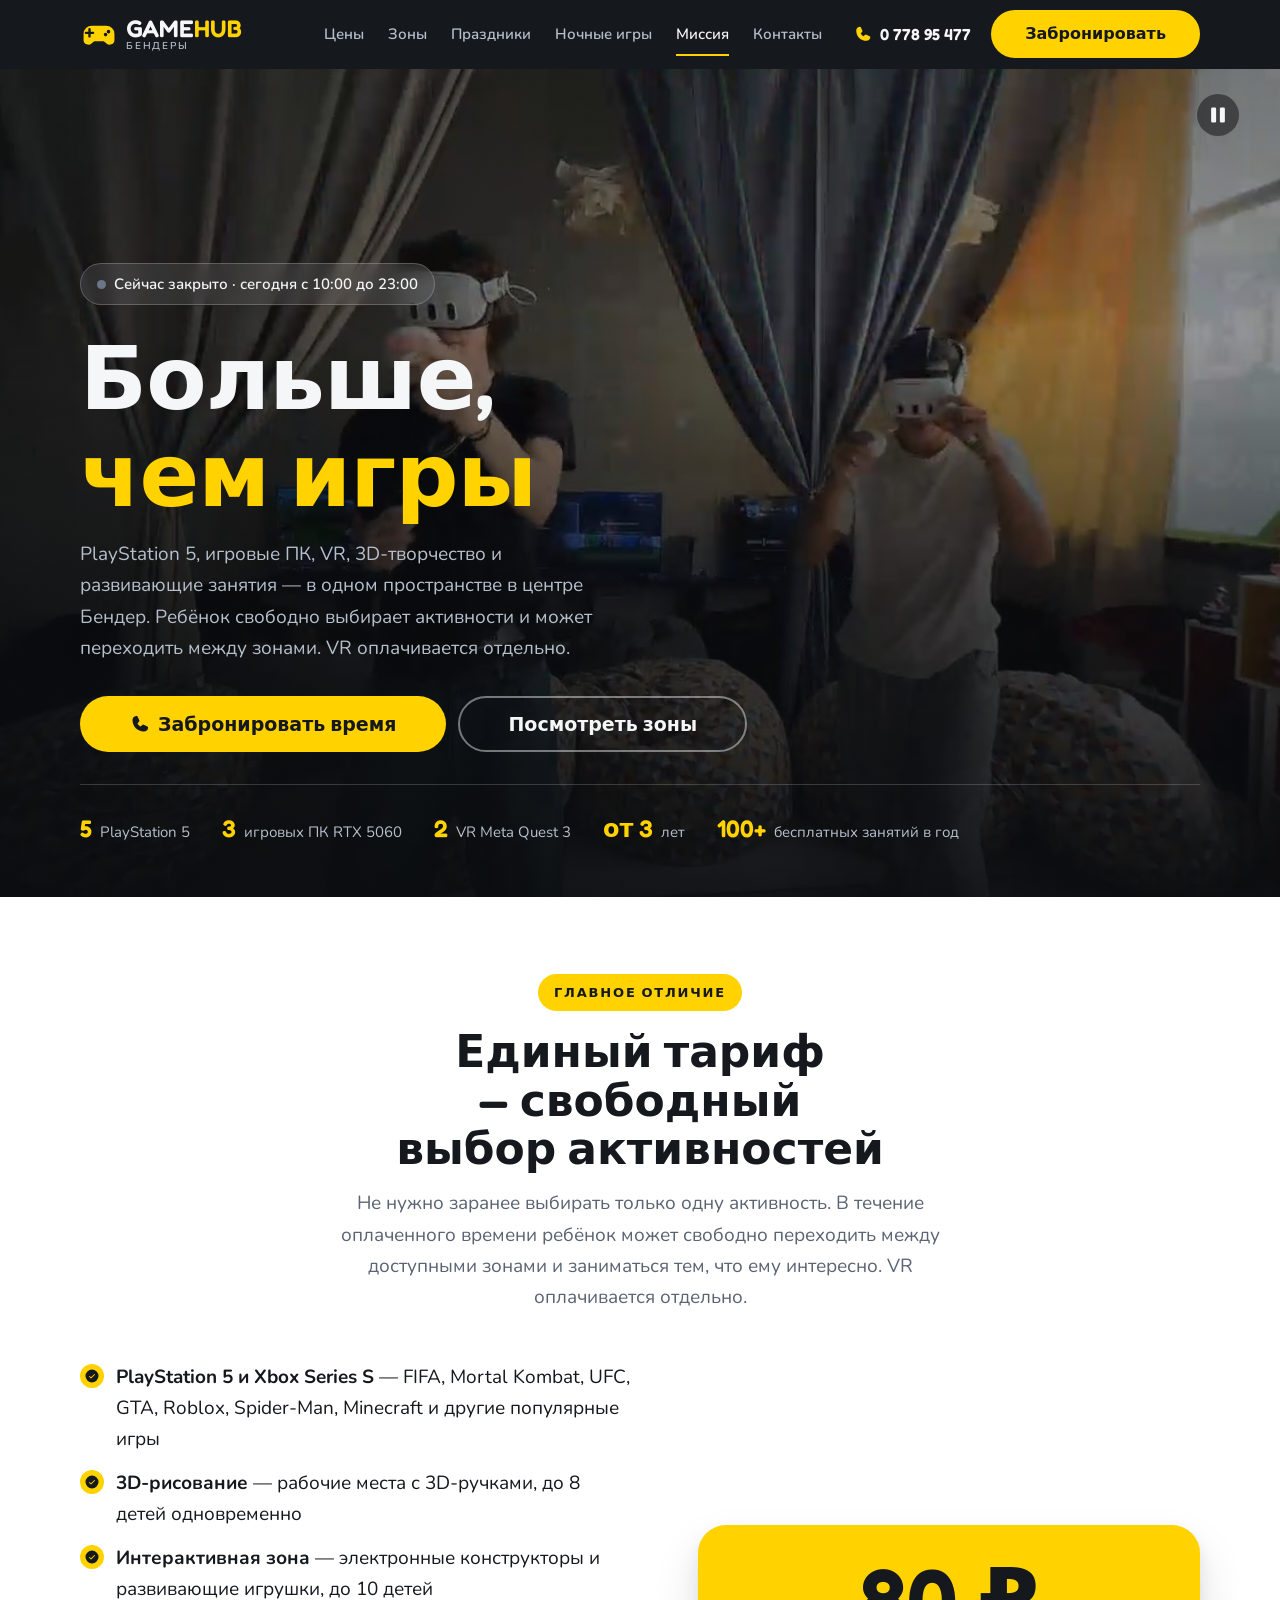
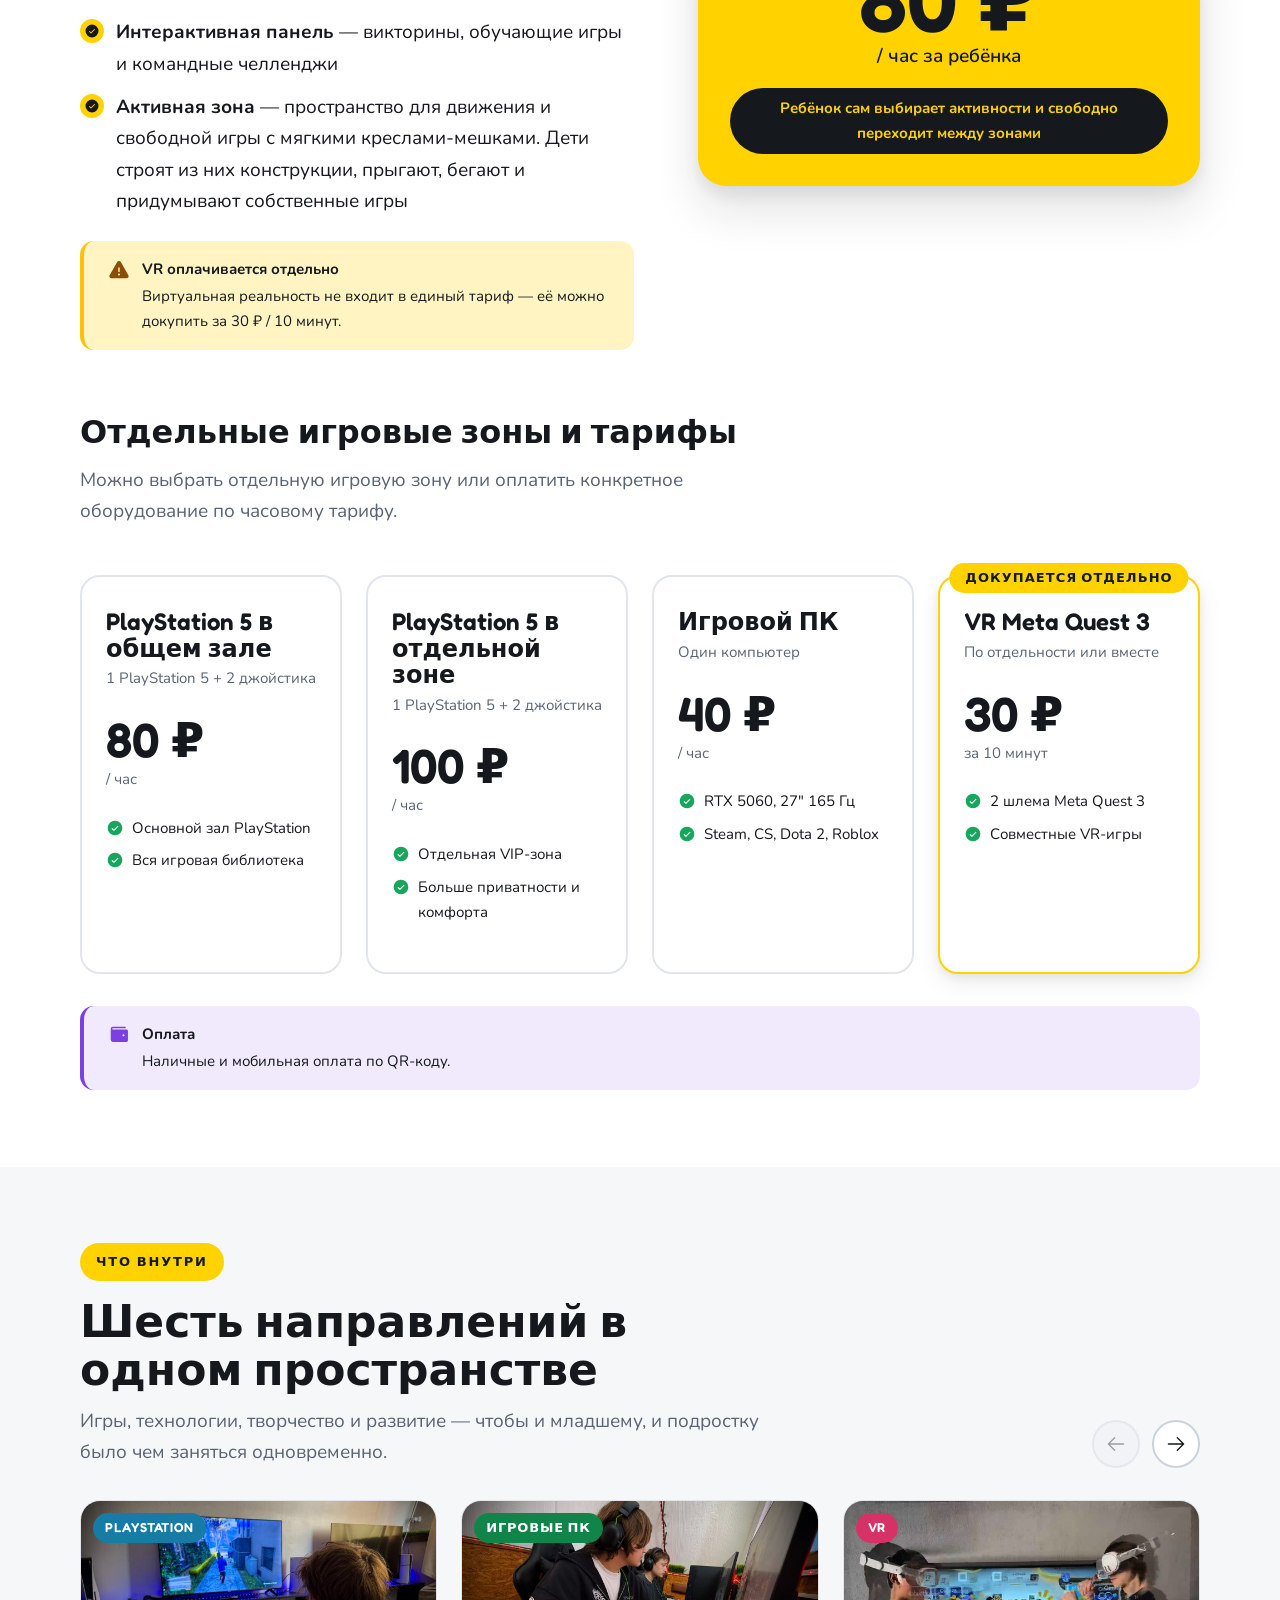
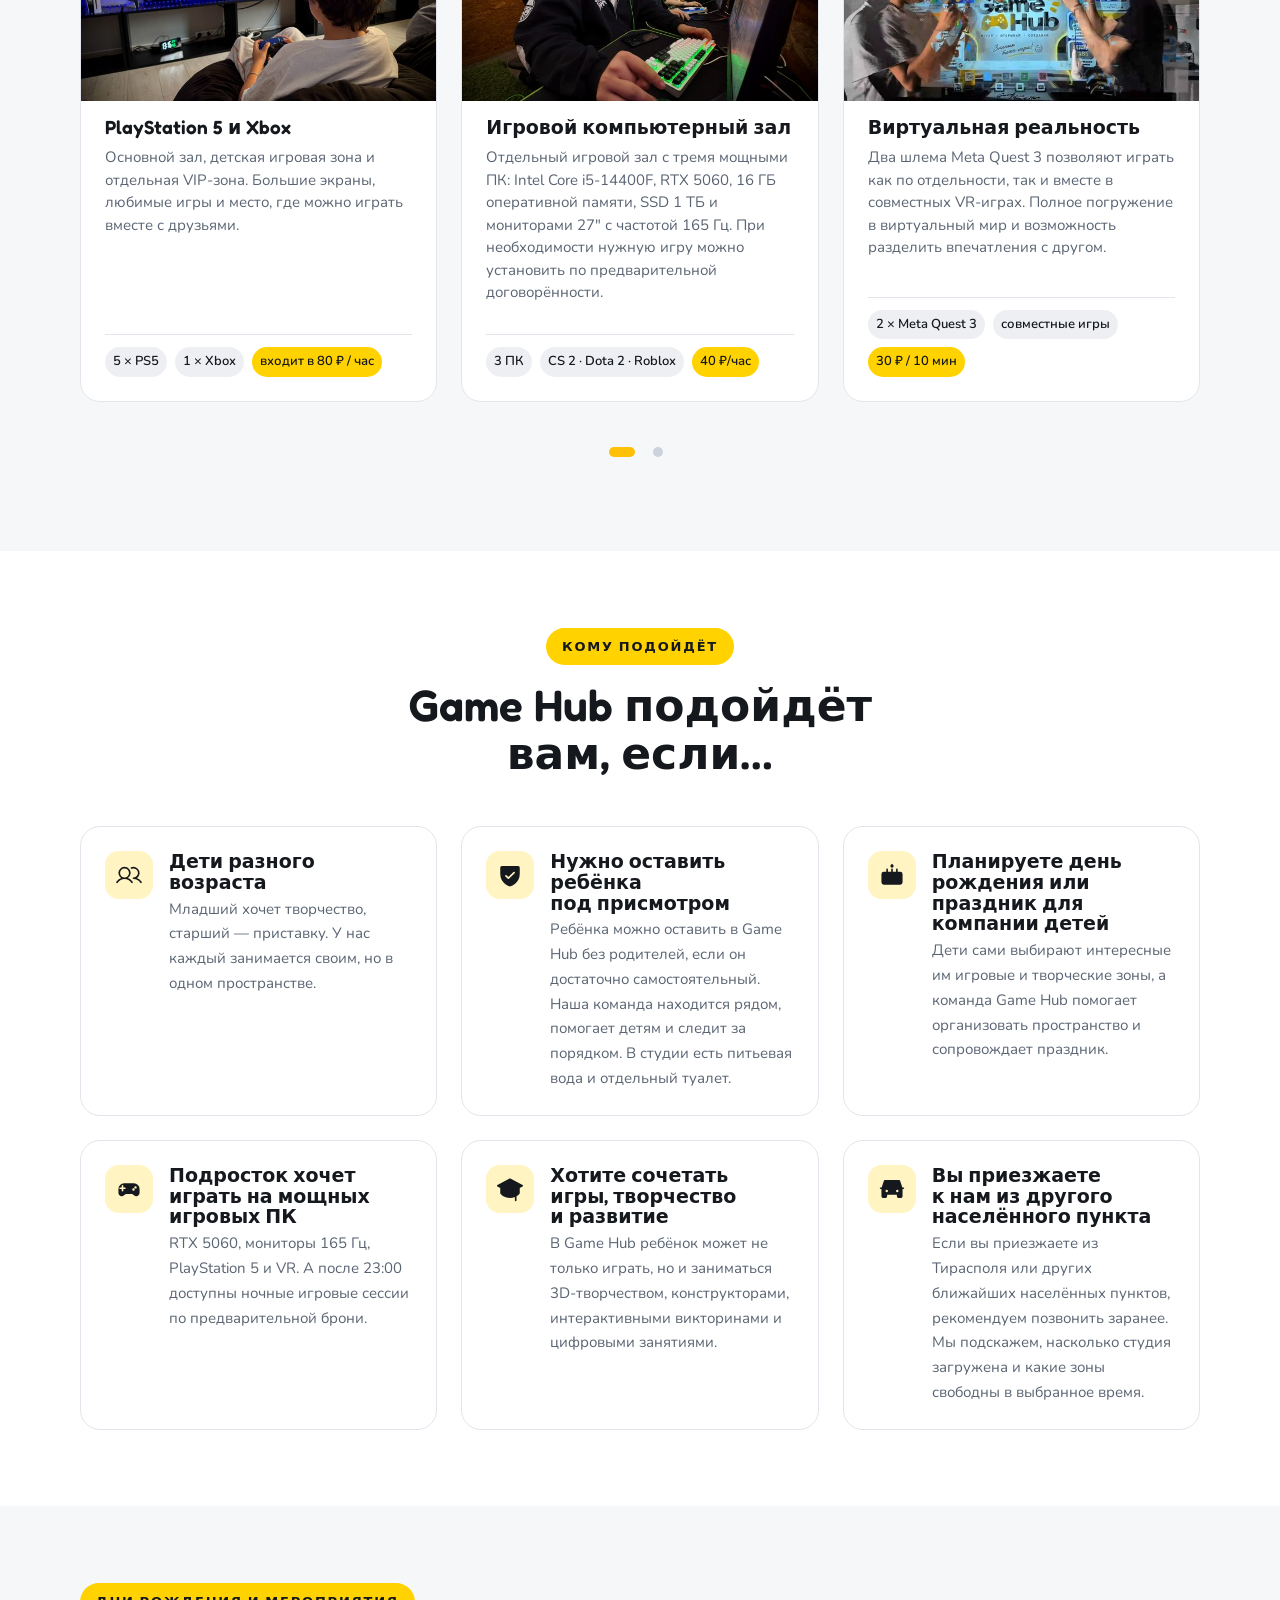
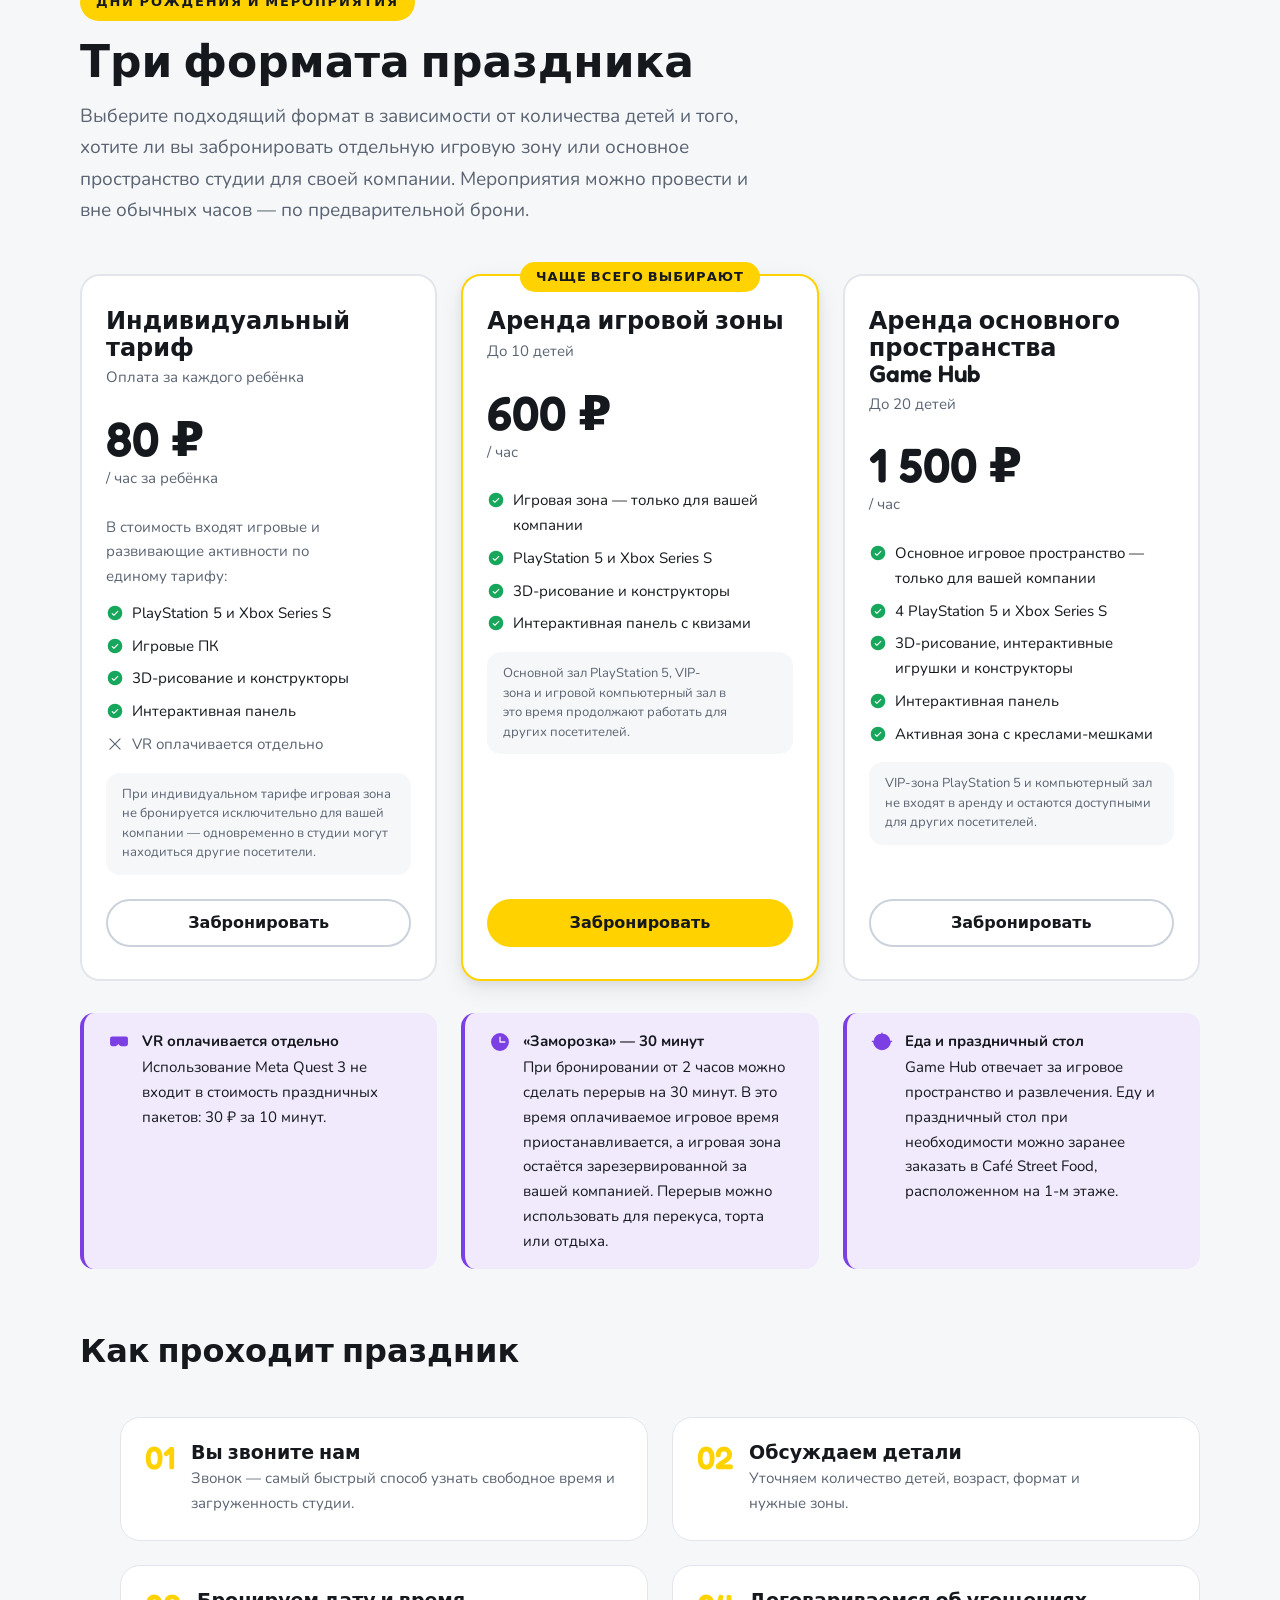
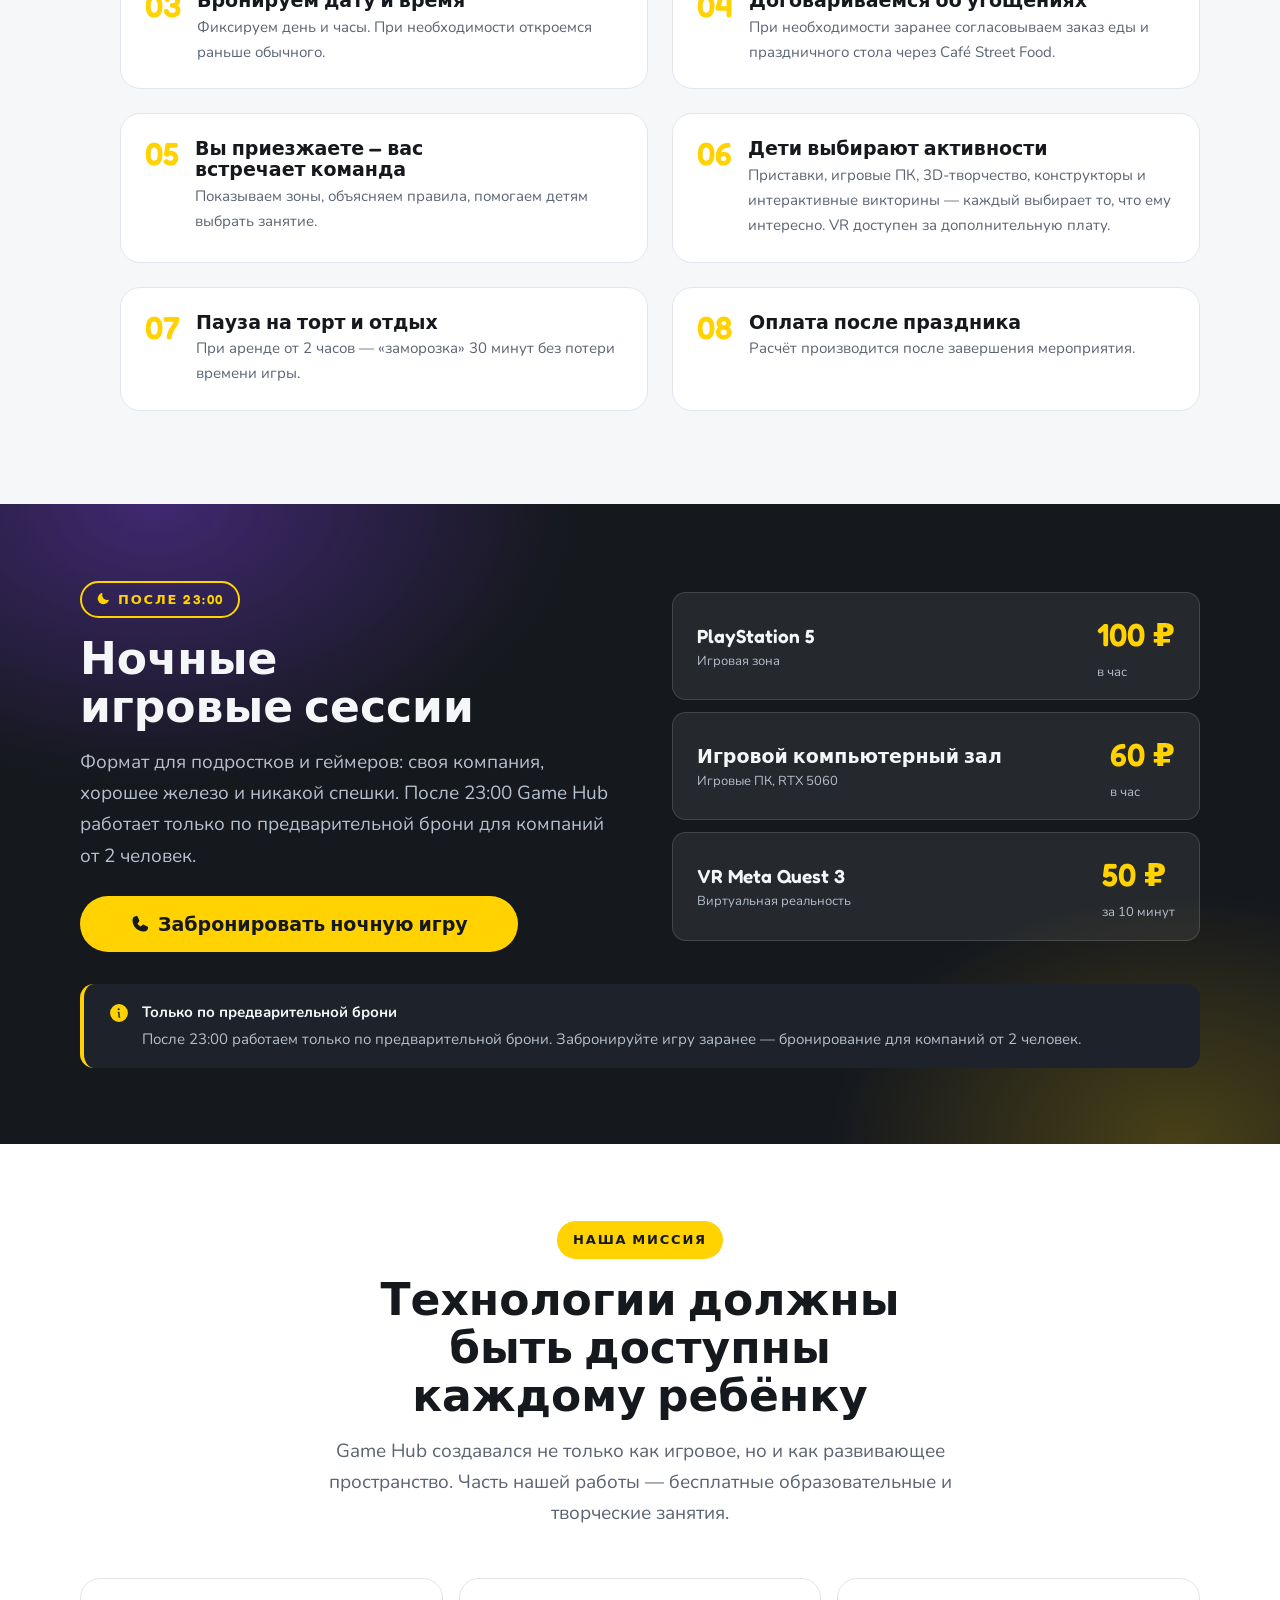
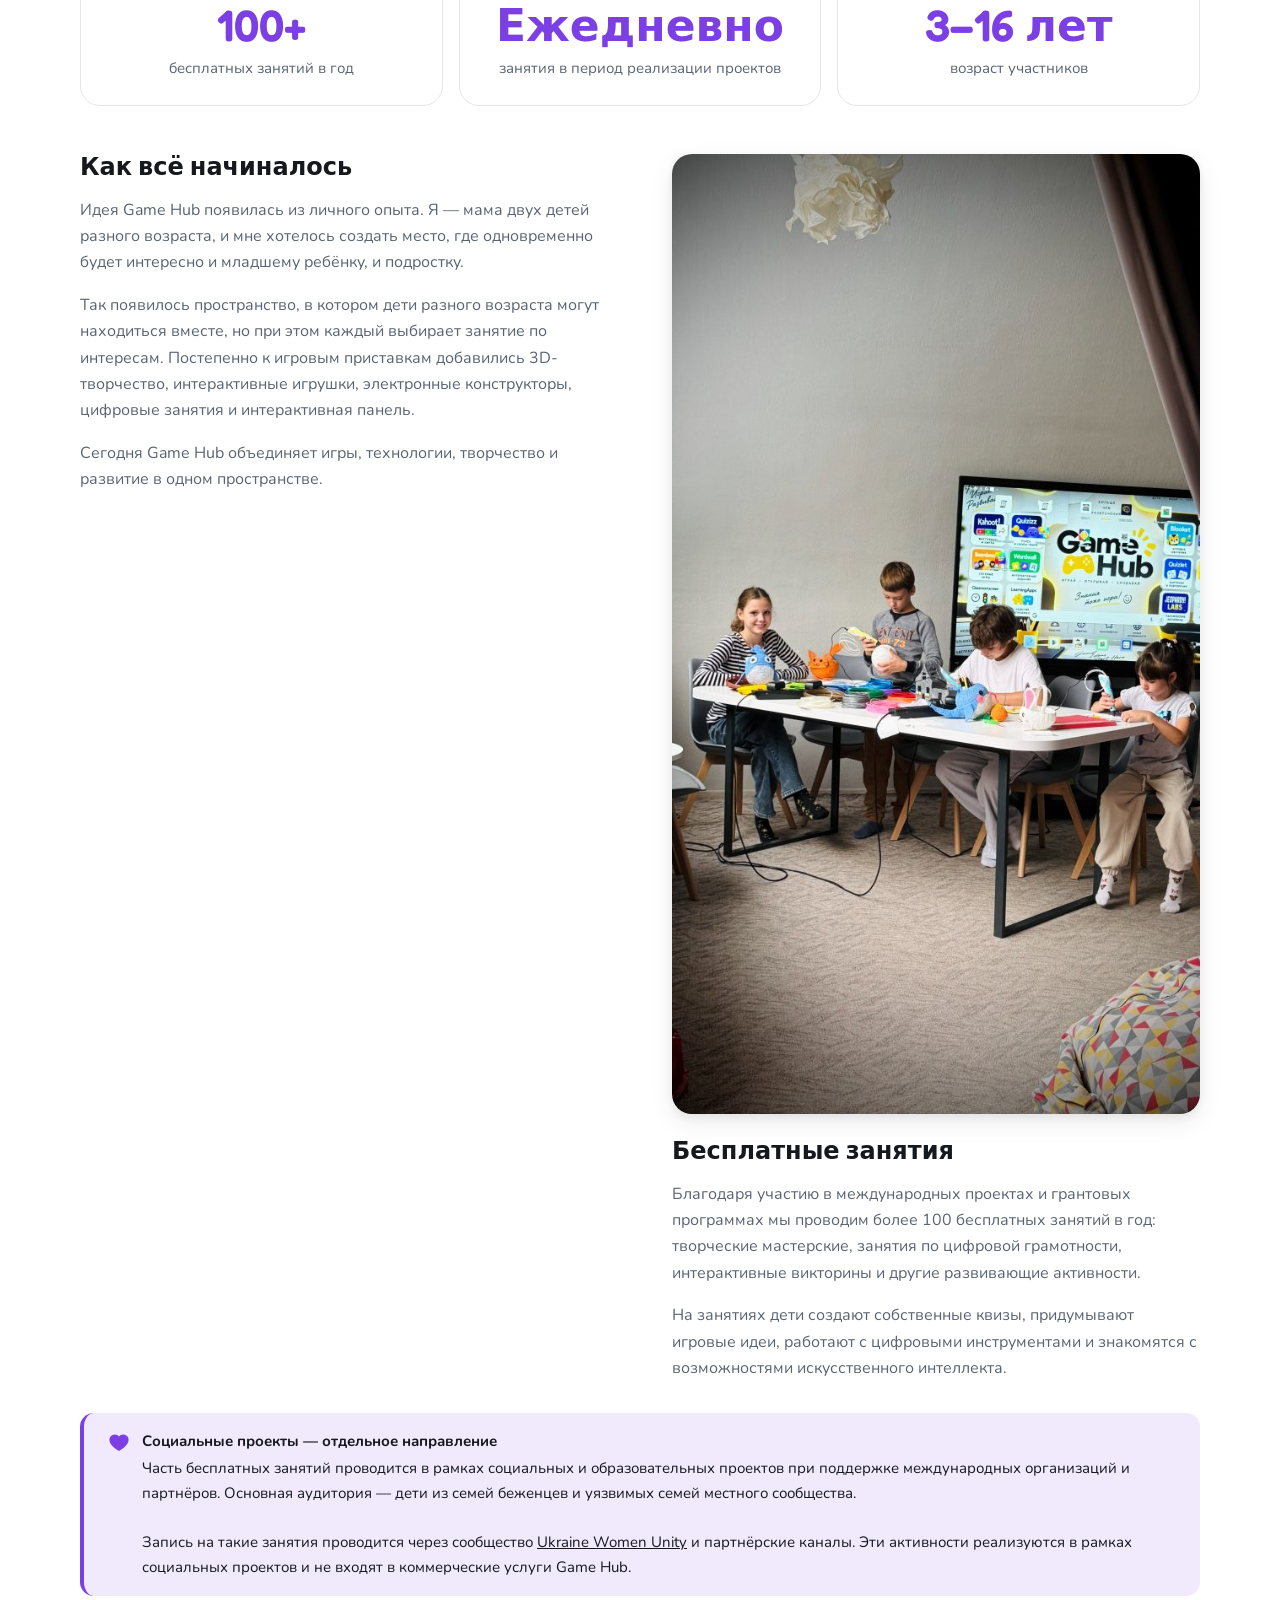
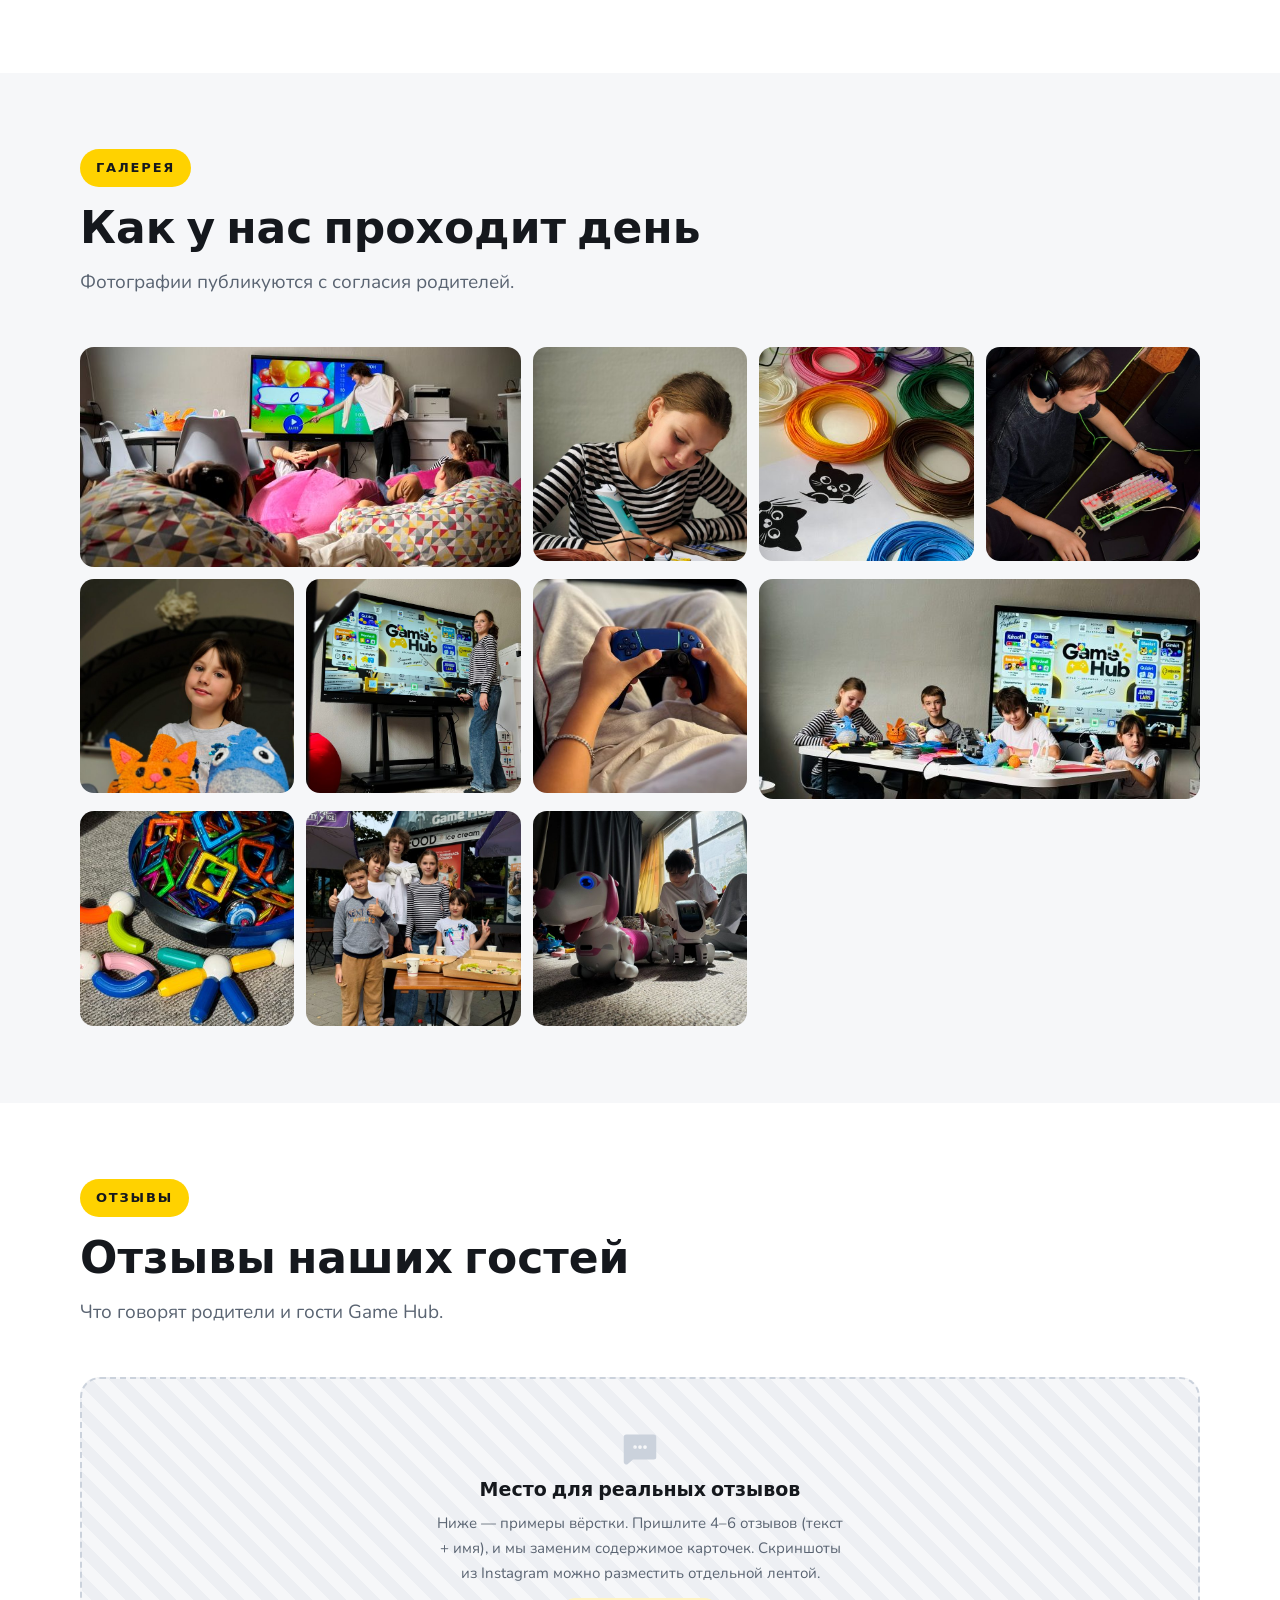
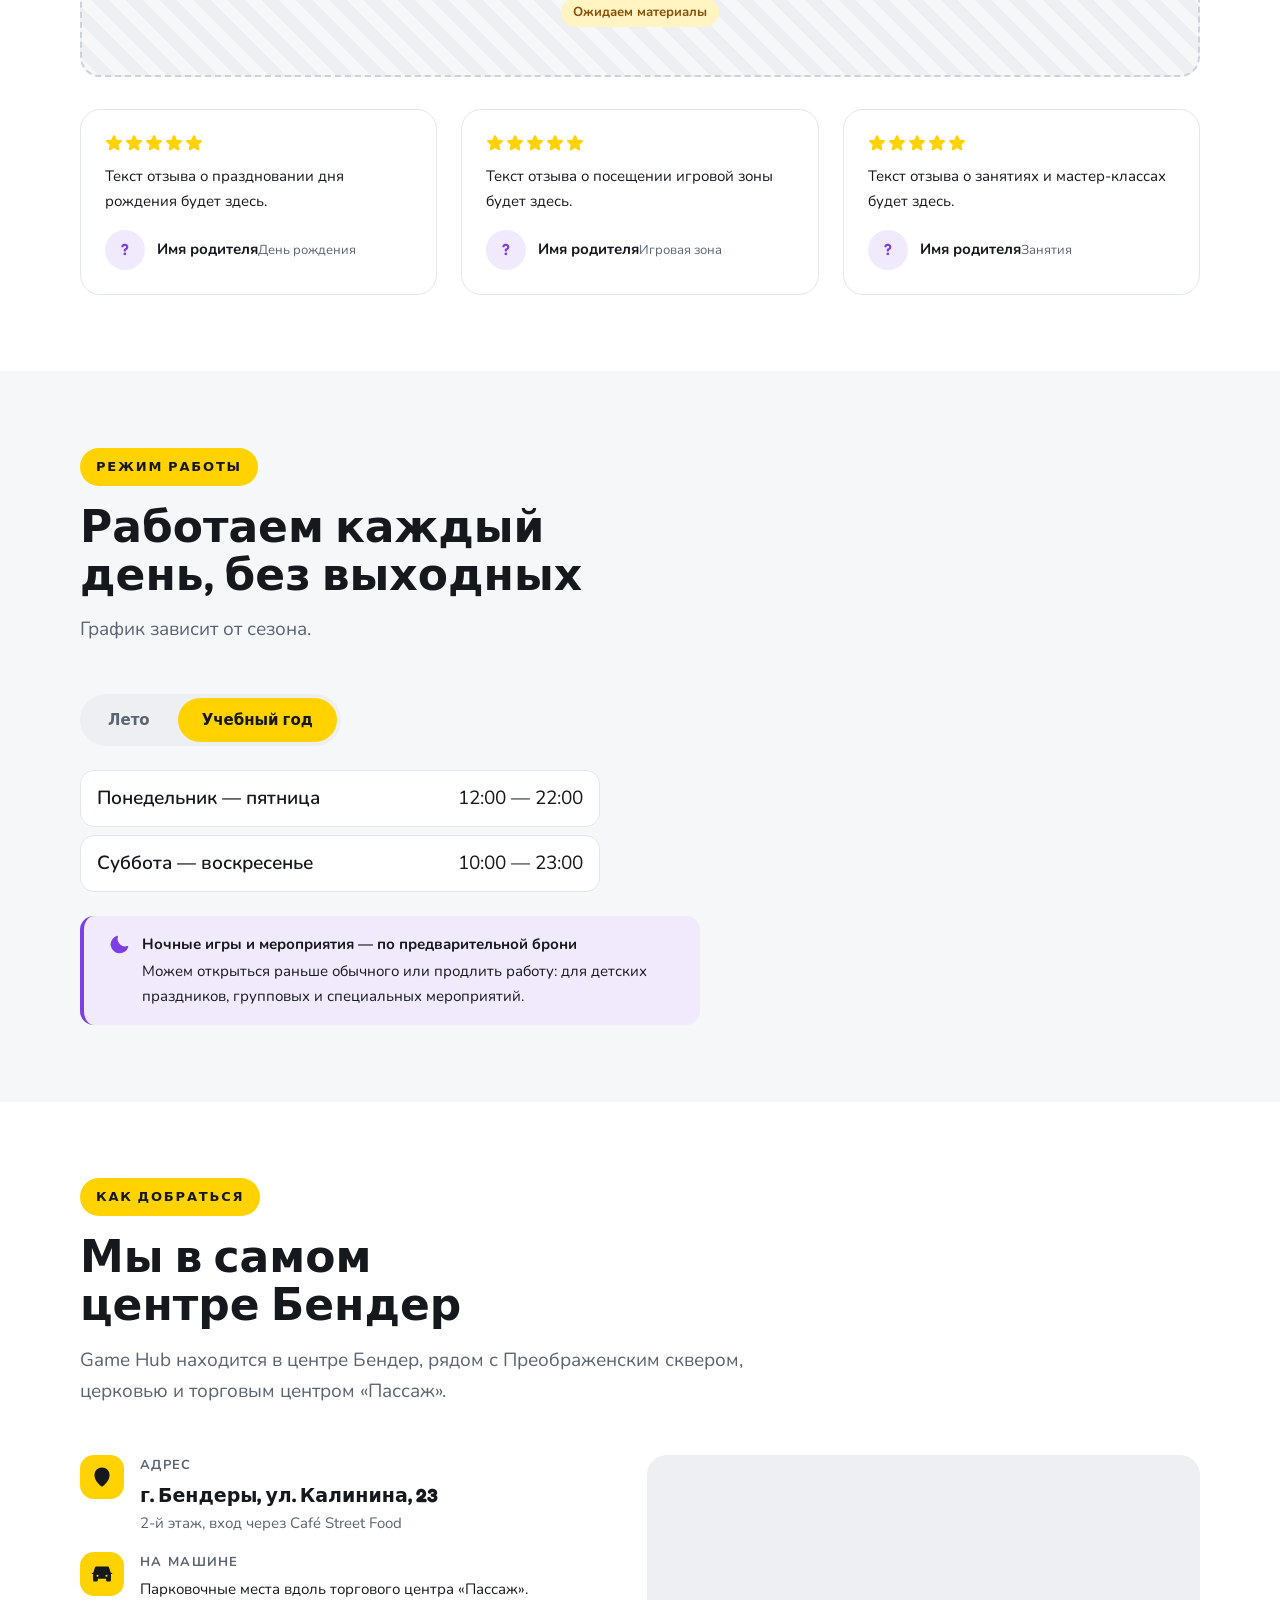
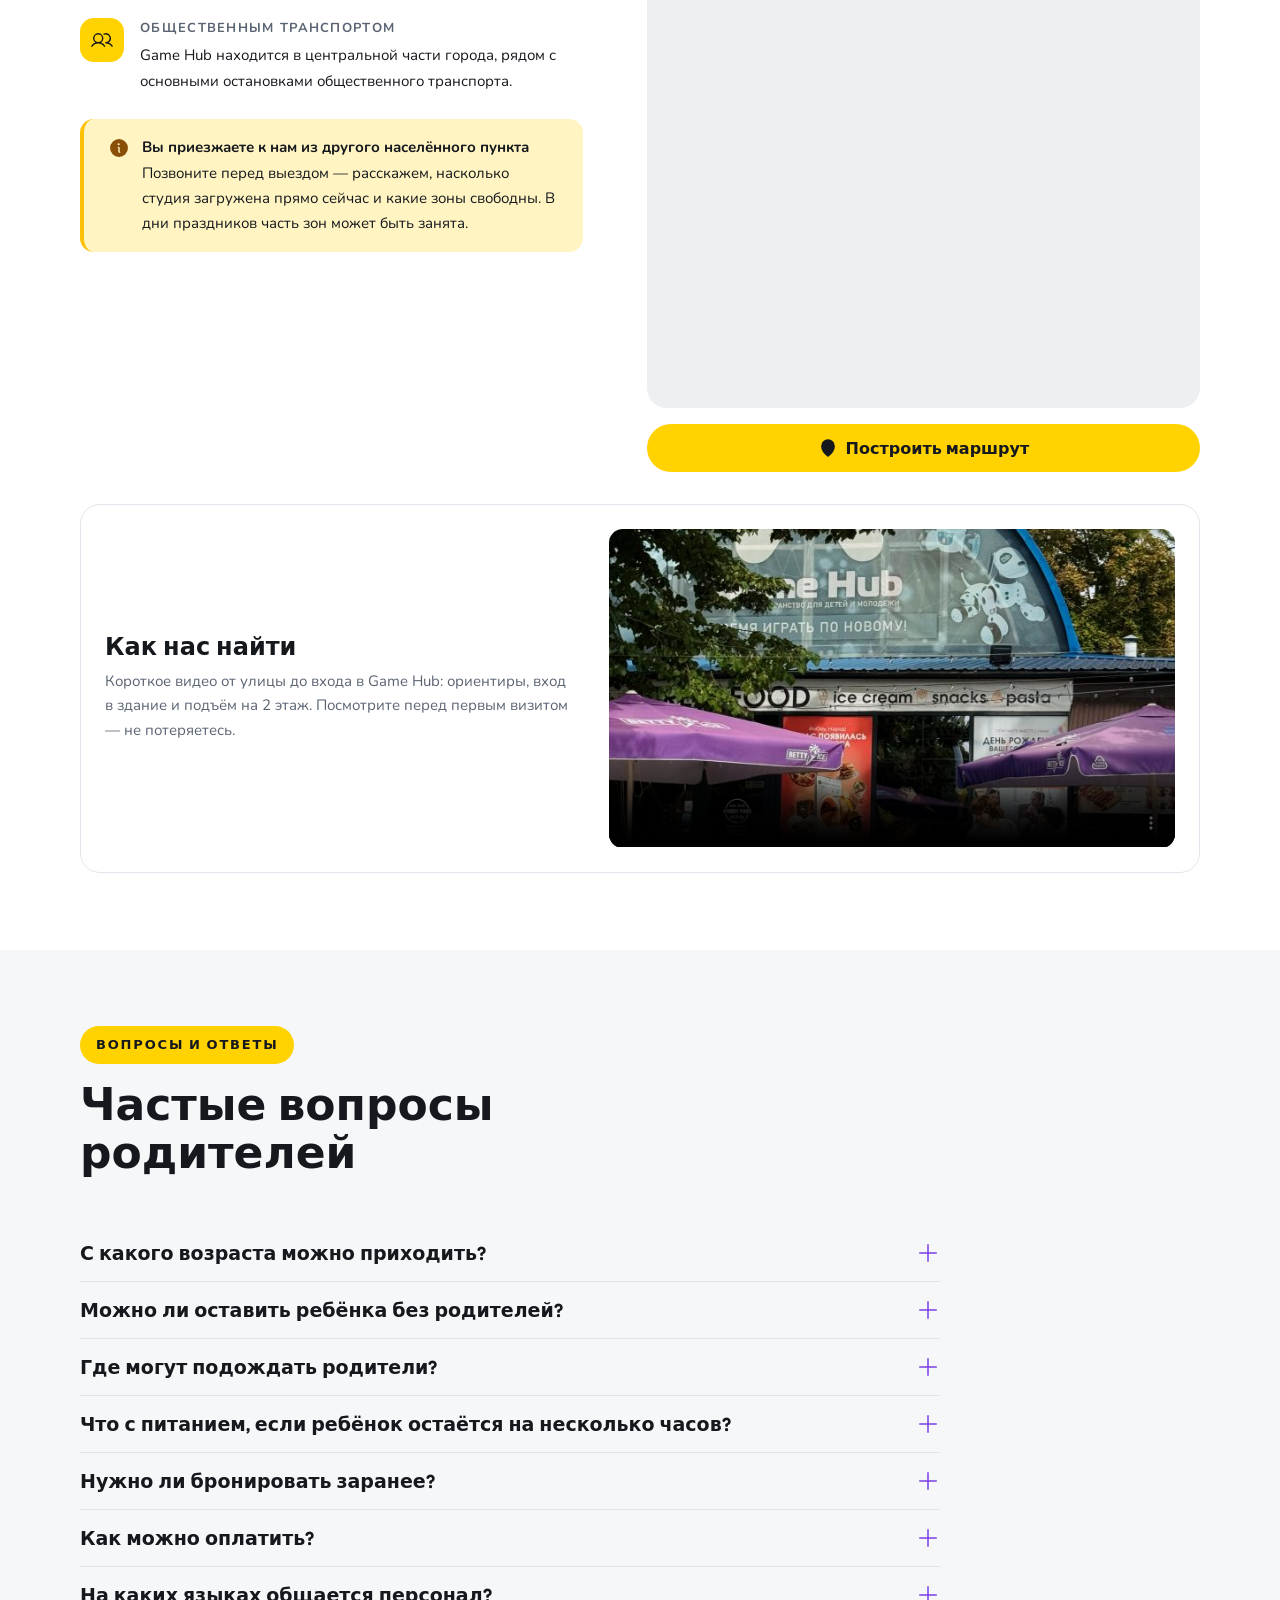
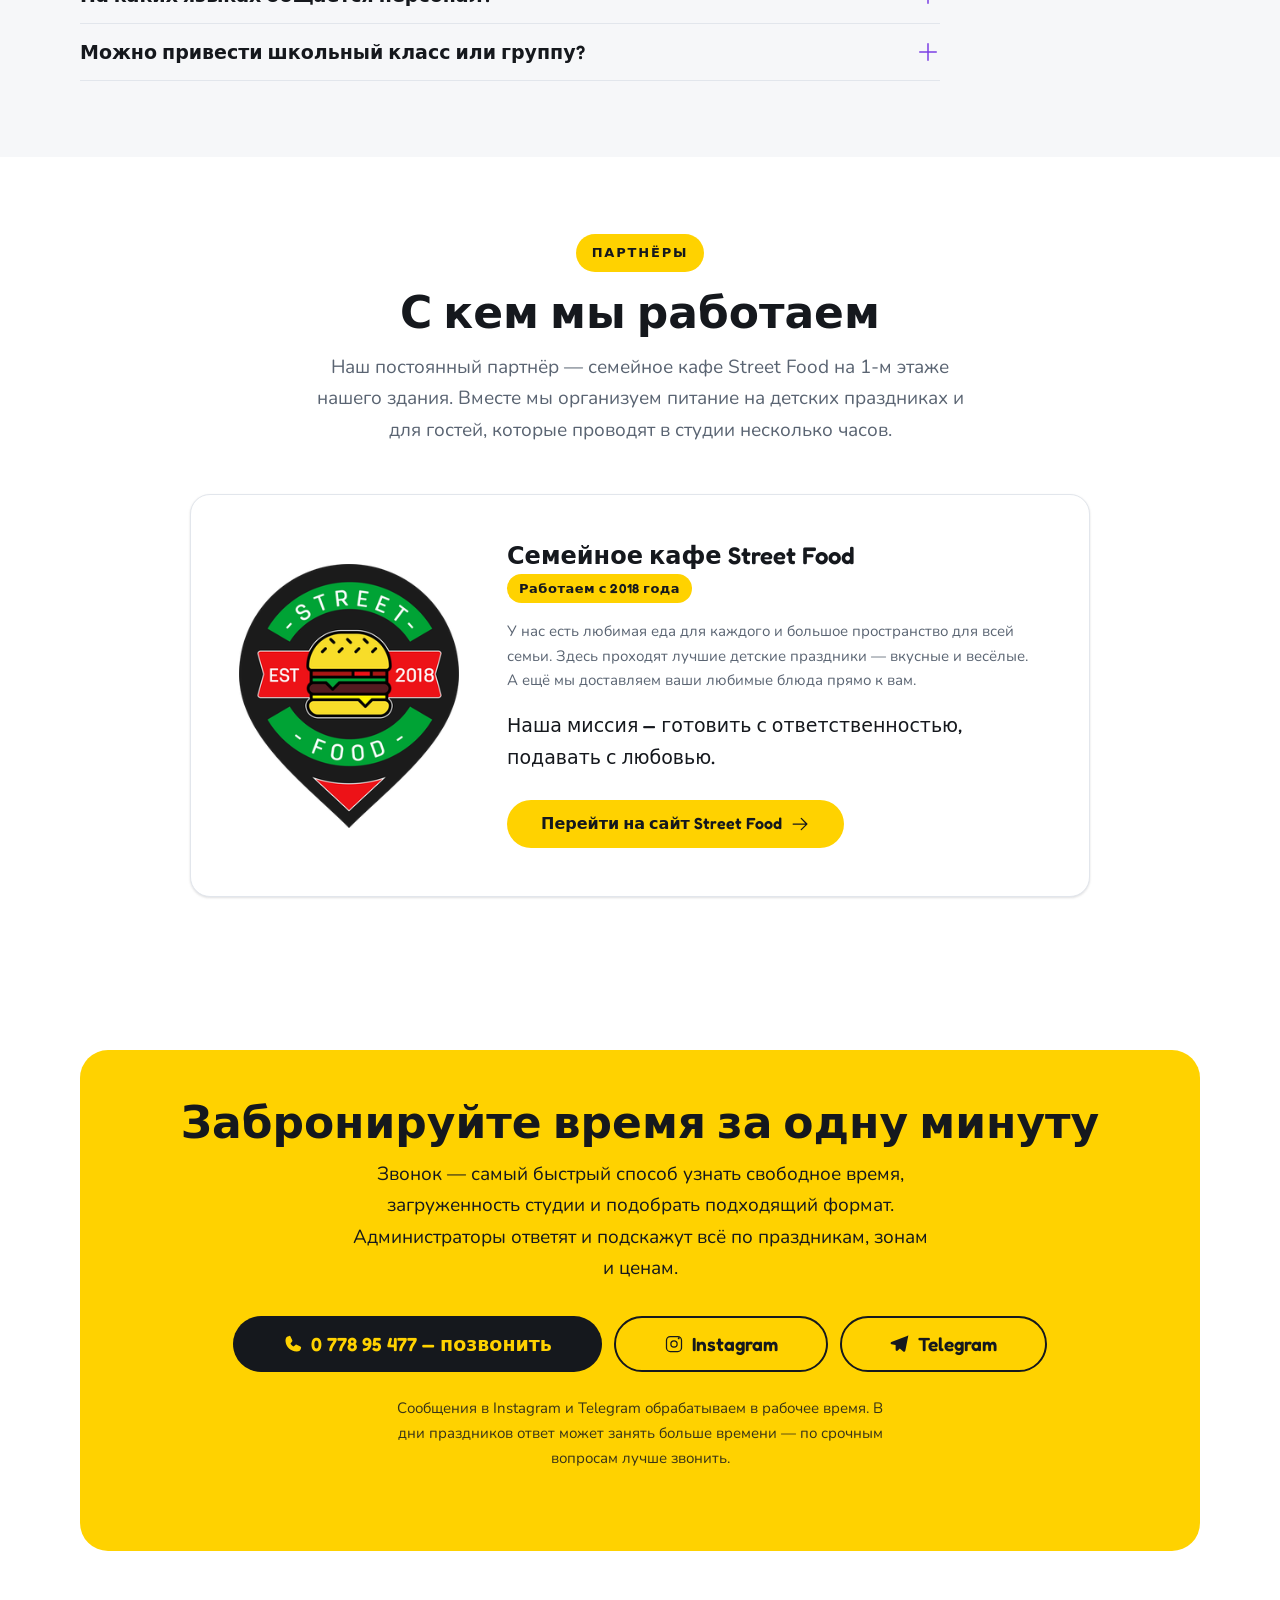
==== commit e8d6aa8e: "Раздел партнёра: кафе Street Food Заглушка в разделе «С кем мы работаем» заменена реальным блоком па" ====
--- a/index.html
+++ b/index.html
@@ -1203,17 +1203,42 @@
     <div class="section__head section__head--center reveal">
       <span class="eyebrow">Партнёры</span>
       <h2 class="section__title">С кем мы работаем</h2>
-    </div>
-
-    <!-- ЗАГЛУШКА: раздел партнёров (ожидается согласие Street Food) -->
-    <div class="placeholder placeholder--partner reveal">
-      <svg viewBox="0 0 256 256" aria-hidden="true"><use href="#i-bowl"/></svg>
-      <h3>Место для логотипа и блока партнёра</h3>
-      <p>Раздел зарезервирован под кафе на 1 этаже: логотип, краткое описание
-      сотрудничества, меню и ссылка на доставку. Разместим после согласования
-      с партнёром.</p>
-      <span class="placeholder__note">Ожидаем согласование</span>
-    </div>
+      <p class="section__lead">
+        Наш постоянный партнёр — семейное кафе Street Food на 1-м этаже нашего
+        здания. Вместе мы организуем питание на детских праздниках и для гостей,
+        которые проводят в студии несколько часов.
+      </p>
+    </div>
+
+    <article class="partner reveal">
+      <a class="partner__logo" href="https://street-food-pmr.ru/"
+         target="_blank" rel="noopener noreferrer"
+         aria-label="Открыть сайт кафе Street Food в новой вкладке">
+        <img src="assets/brand/streetfood-260.png"
+             srcset="assets/brand/streetfood-260.png 260w, assets/brand/streetfood-520.png 520w"
+             sizes="(min-width: 760px) 260px, 180px"
+             width="260" height="312" loading="lazy" decoding="async"
+             alt="Логотип семейного кафе Street Food, работает с 2018 года">
+      </a>
+
+      <div class="partner__body">
+        <h3 class="partner__name">Семейное кафе Street Food</h3>
+        <p class="partner__since">Работаем с 2018 года</p>
+        <p>
+          У нас есть любимая еда для каждого и большое пространство для всей семьи.
+          Здесь проходят лучшие детские праздники — вкусные и весёлые. А ещё мы
+          доставляем ваши любимые блюда прямо к вам.
+        </p>
+        <p class="partner__mission">
+          Наша миссия — готовить с ответственностью, подавать с любовью.
+        </p>
+        <a class="btn" href="https://street-food-pmr.ru/"
+           target="_blank" rel="noopener noreferrer">
+          Перейти на сайт Street Food
+          <svg class="btn__icon" viewBox="0 0 256 256" aria-hidden="true"><use href="#i-arrow-right"/></svg>
+        </a>
+      </div>
+    </article>
   </div>
 </section>
 
--- a/css/styles.css
+++ b/css/styles.css
@@ -983,6 +983,55 @@
   font-weight: 700;
 }
 
+/* ------------------------------------------------------------ ПАРТНЁР --- */
+.partner {
+  display: grid;
+  gap: var(--space-5);
+  align-items: center;
+  max-width: 900px;
+  margin-inline: auto;
+  background: var(--c-surface);
+  border: 1px solid var(--c-border);
+  border-radius: var(--r-lg);
+  padding: var(--space-6);
+  box-shadow: var(--shadow-1);
+}
+@media (min-width: 760px) {
+  .partner { grid-template-columns: auto 1fr; gap: var(--space-7); padding: var(--space-7); }
+}
+
+.partner__logo {
+  display: block;
+  justify-self: center;
+  width: 180px; max-width: 60vw;
+  border-radius: var(--r-md);
+  transition: transform var(--dur-base) var(--ease-out);
+}
+@media (min-width: 760px) { .partner__logo { width: 220px; } }
+.partner__logo:hover { transform: scale(1.03); }
+.partner__logo img { width: 100%; height: auto; }
+
+.partner__name { font-size: var(--fs-lg); margin-bottom: var(--space-1); }
+.partner__body .partner__since {
+  display: inline-block;
+  font-family: var(--font-display); font-weight: 600;
+  font-size: var(--fs-xs); letter-spacing: .04em;
+  color: var(--brand-on-primary);
+  background: var(--brand-primary);
+  padding: var(--space-1) var(--space-3);
+  border-radius: var(--r-pill);
+  margin-bottom: var(--space-4);
+}
+.partner__body p { font-size: var(--fs-sm); color: var(--c-text-muted); }
+.partner__body .partner__mission {
+  font-family: var(--font-display);
+  font-weight: 500;
+  color: var(--c-text);
+  font-size: var(--fs-md);
+  margin-block: var(--space-4) var(--space-5);
+}
+.partner__body .btn { margin-top: var(--space-1); }
+
 /* ------------------------------------------------------------- ОТЗЫВЫ --- */
 .review {
   display: flex; flex-direction: column;
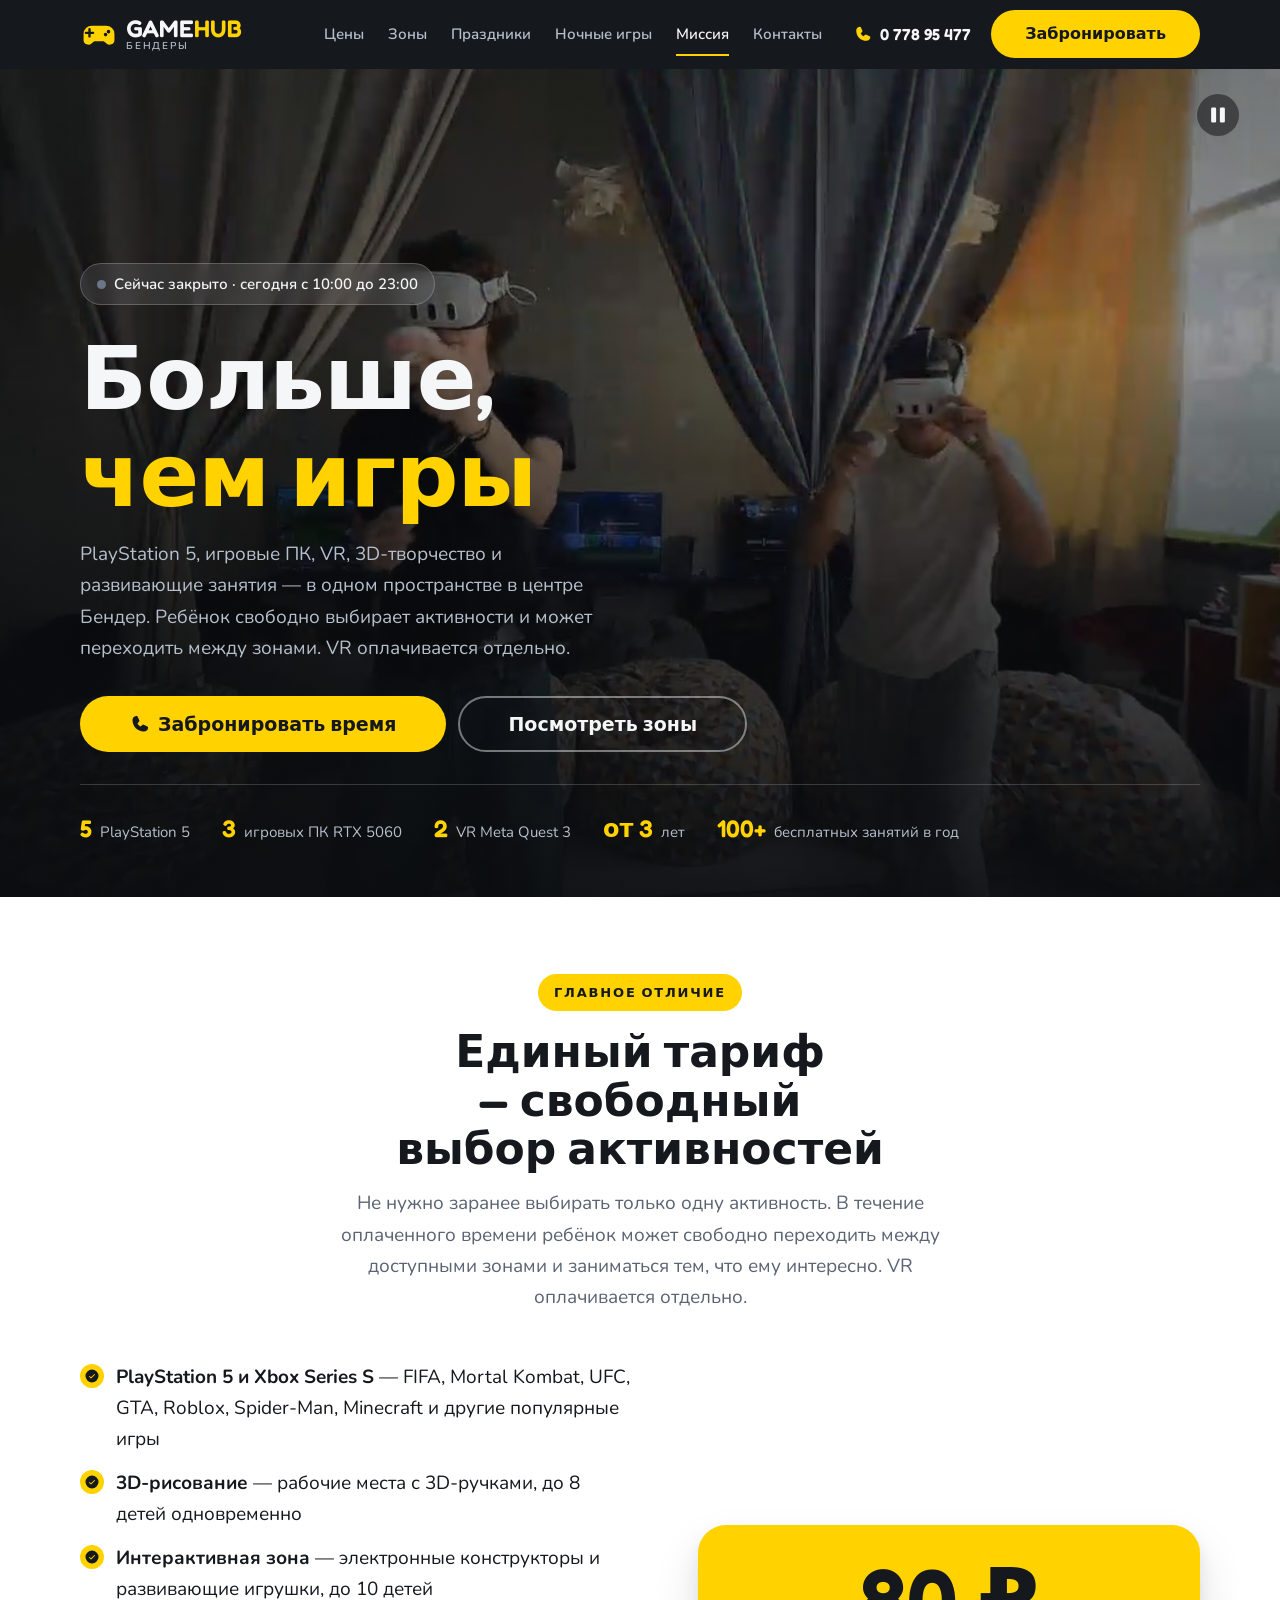
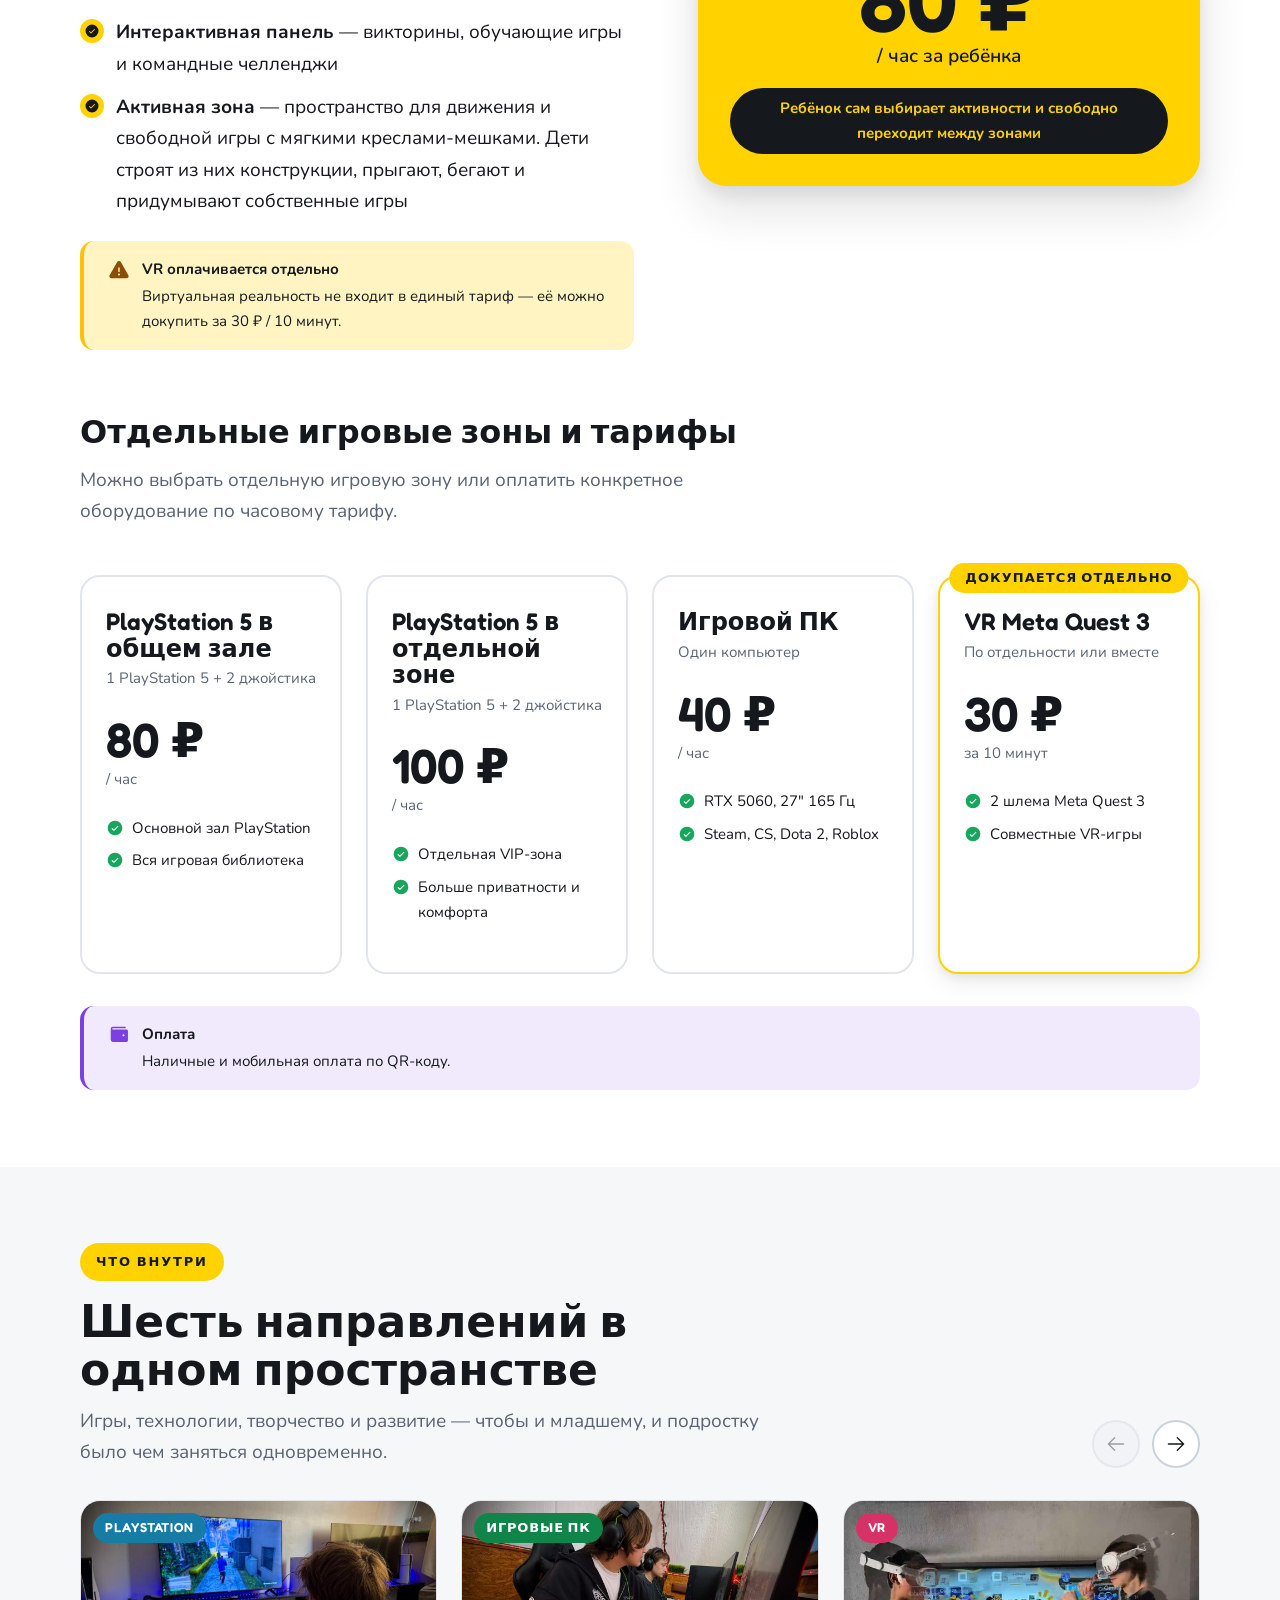
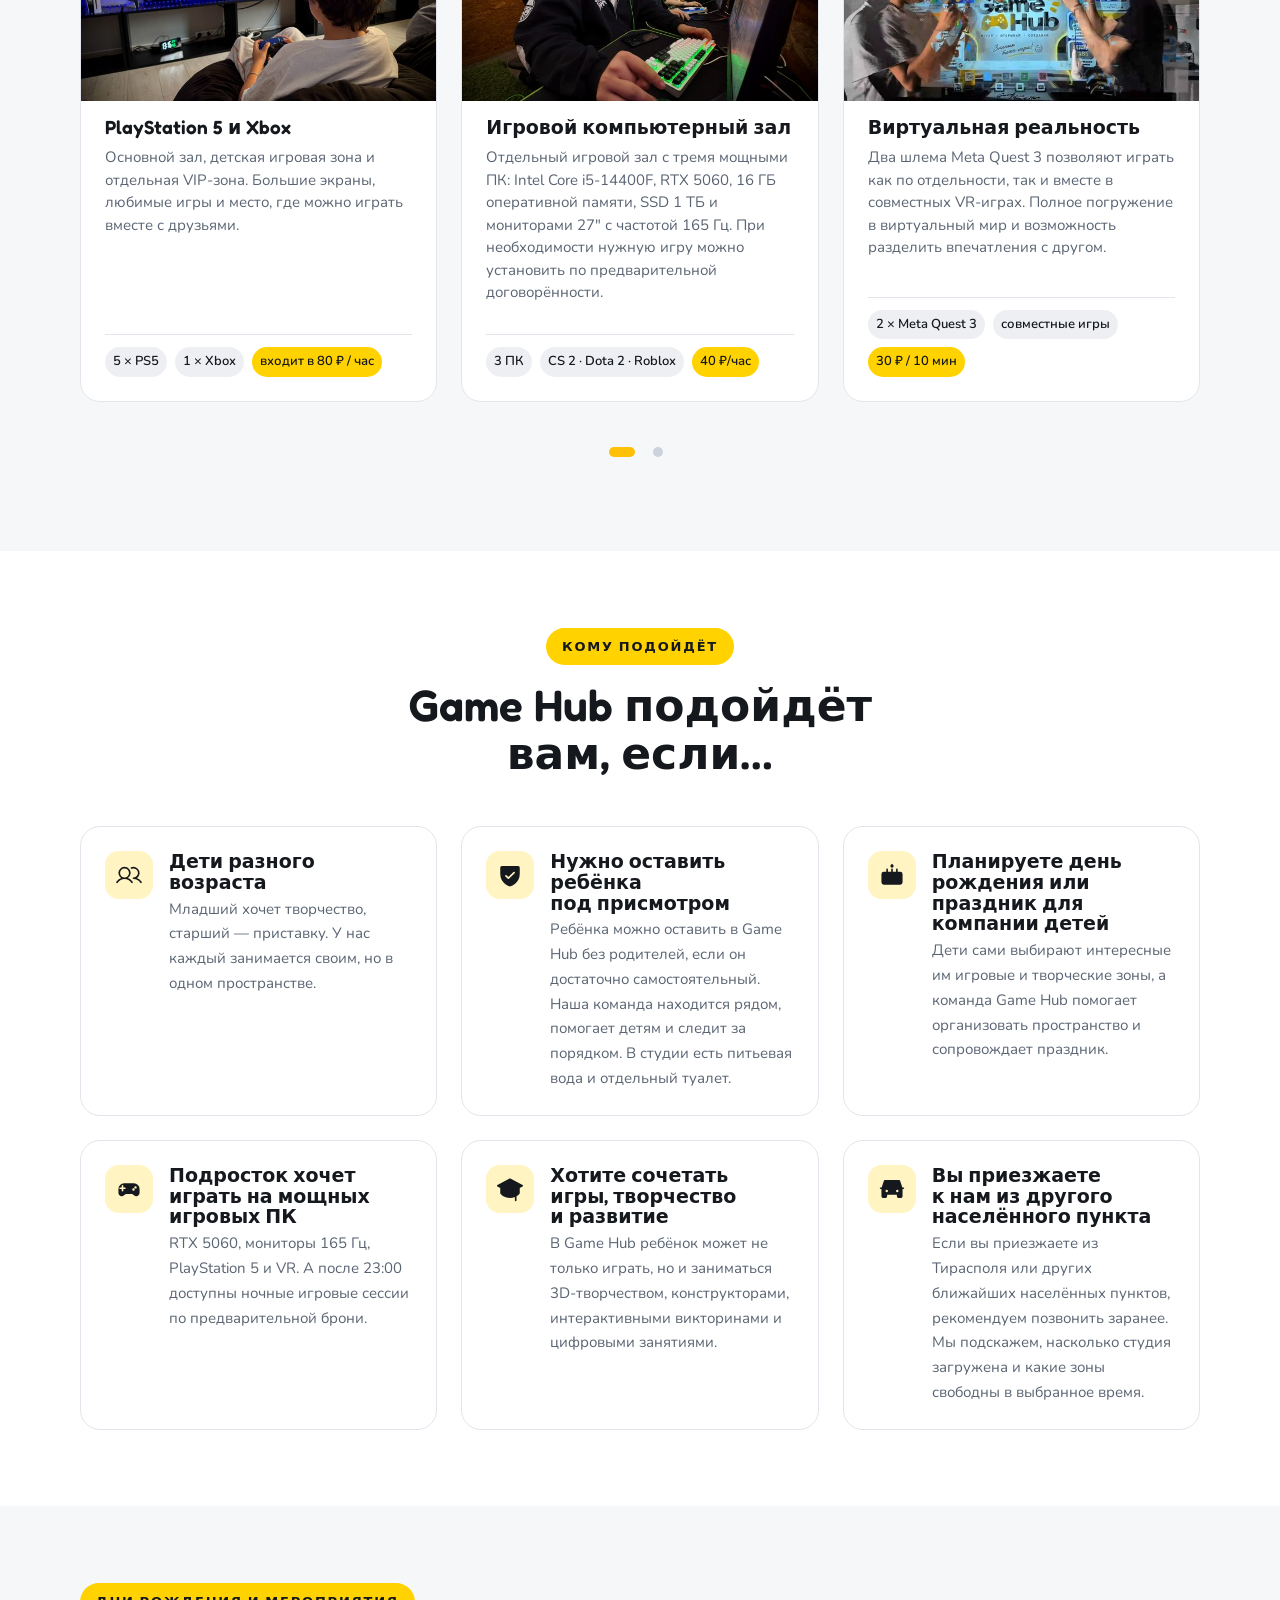
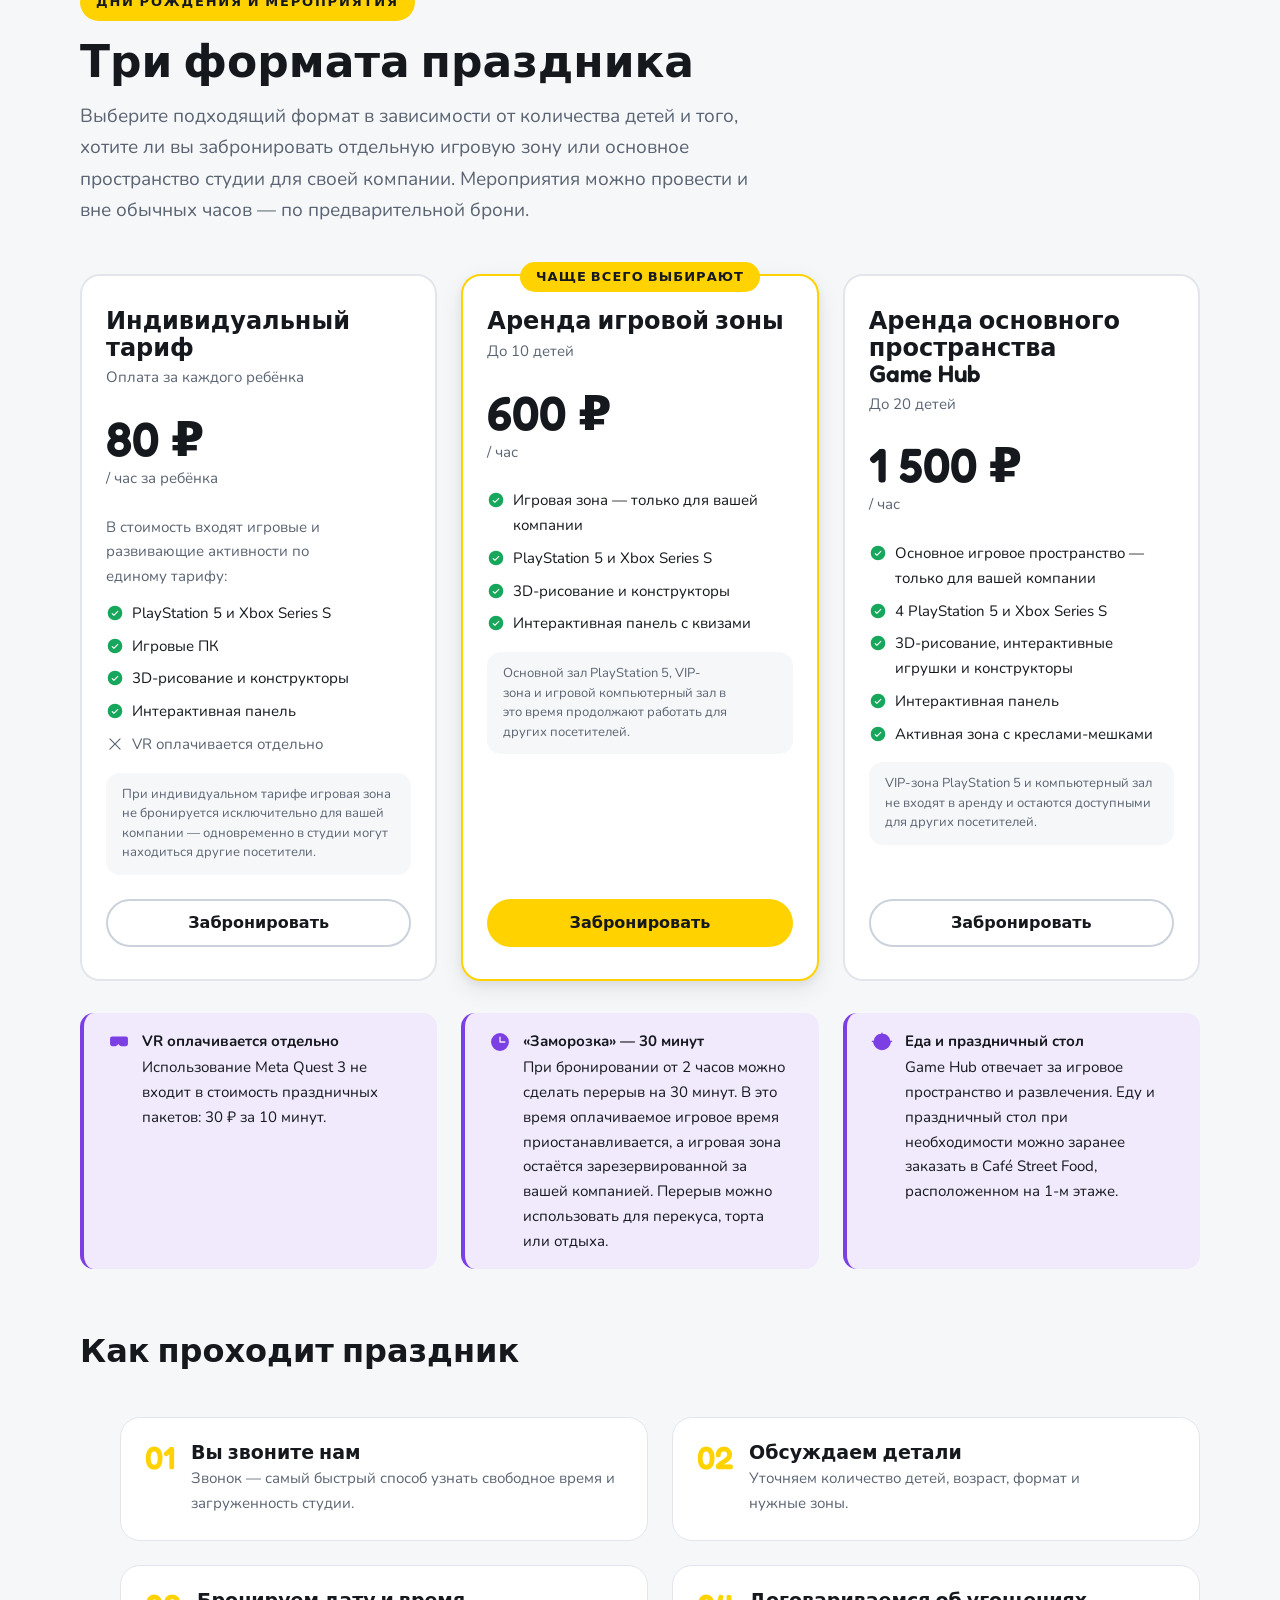
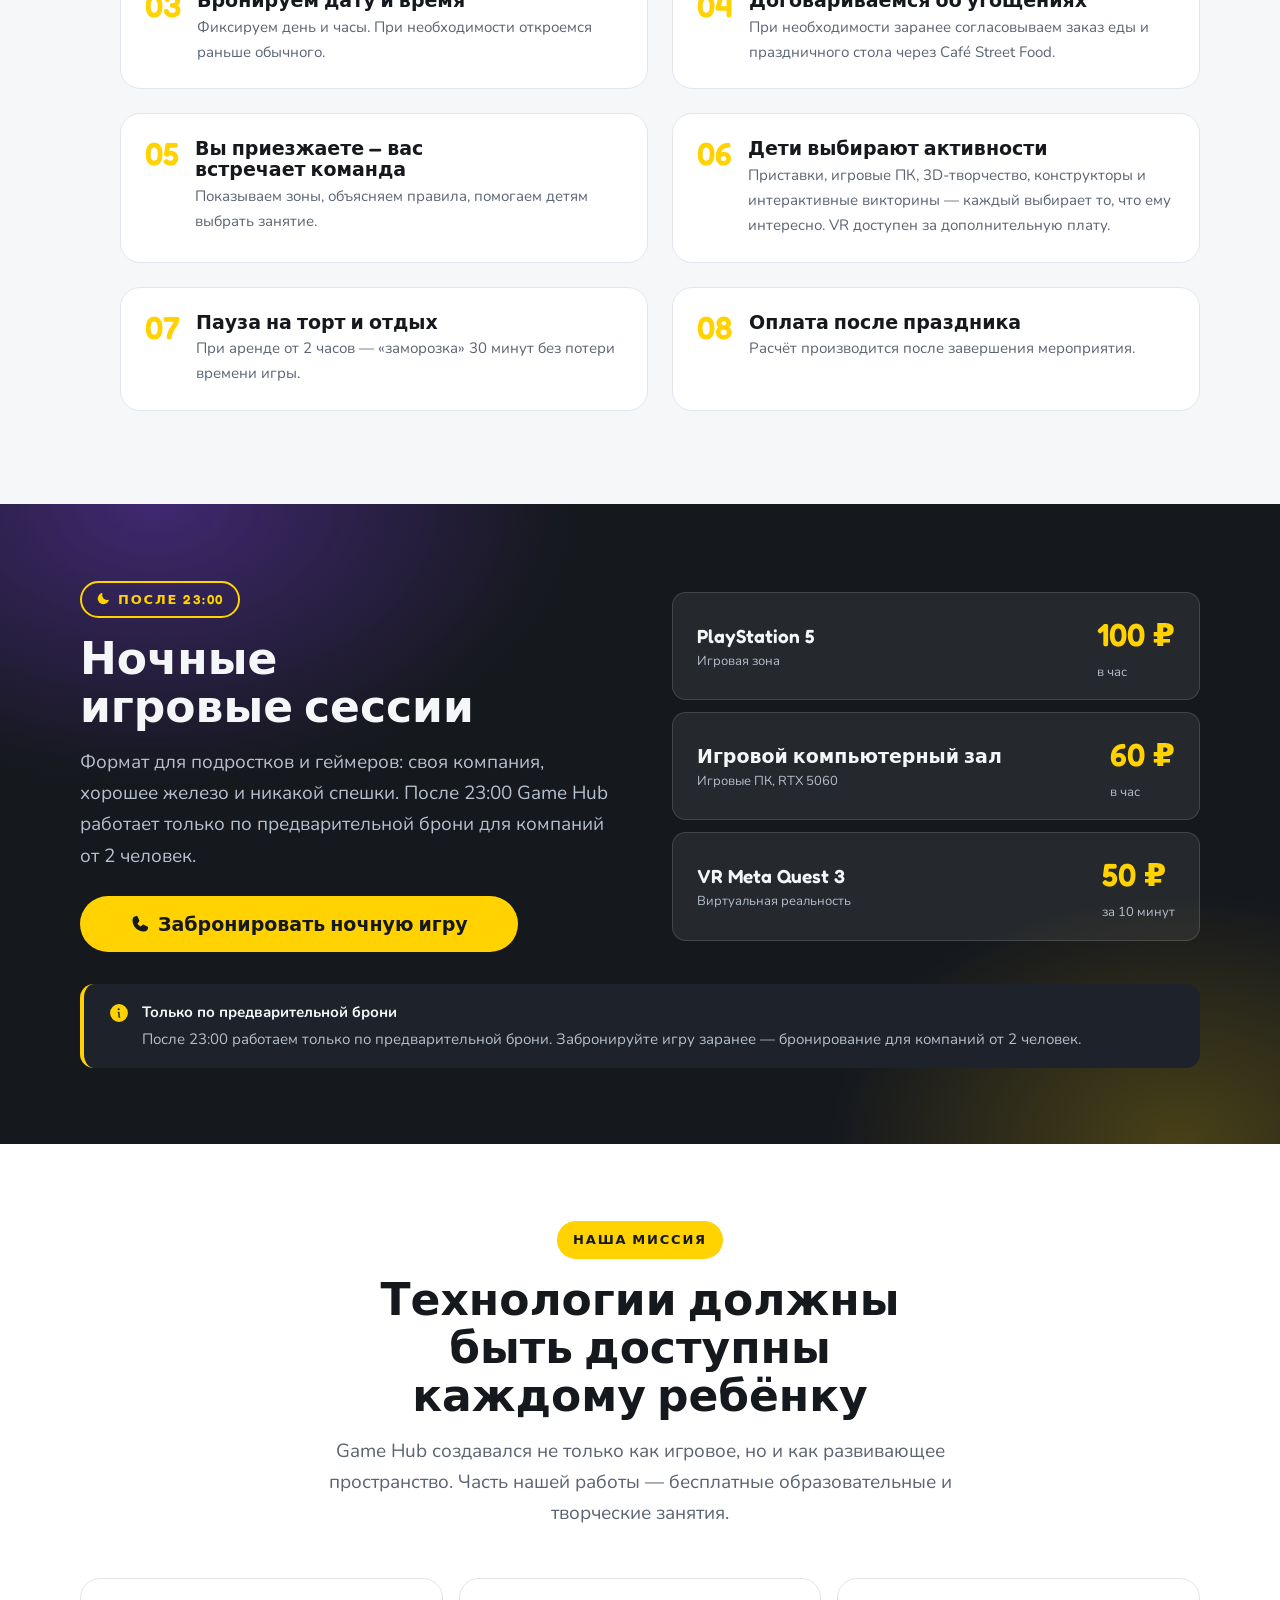
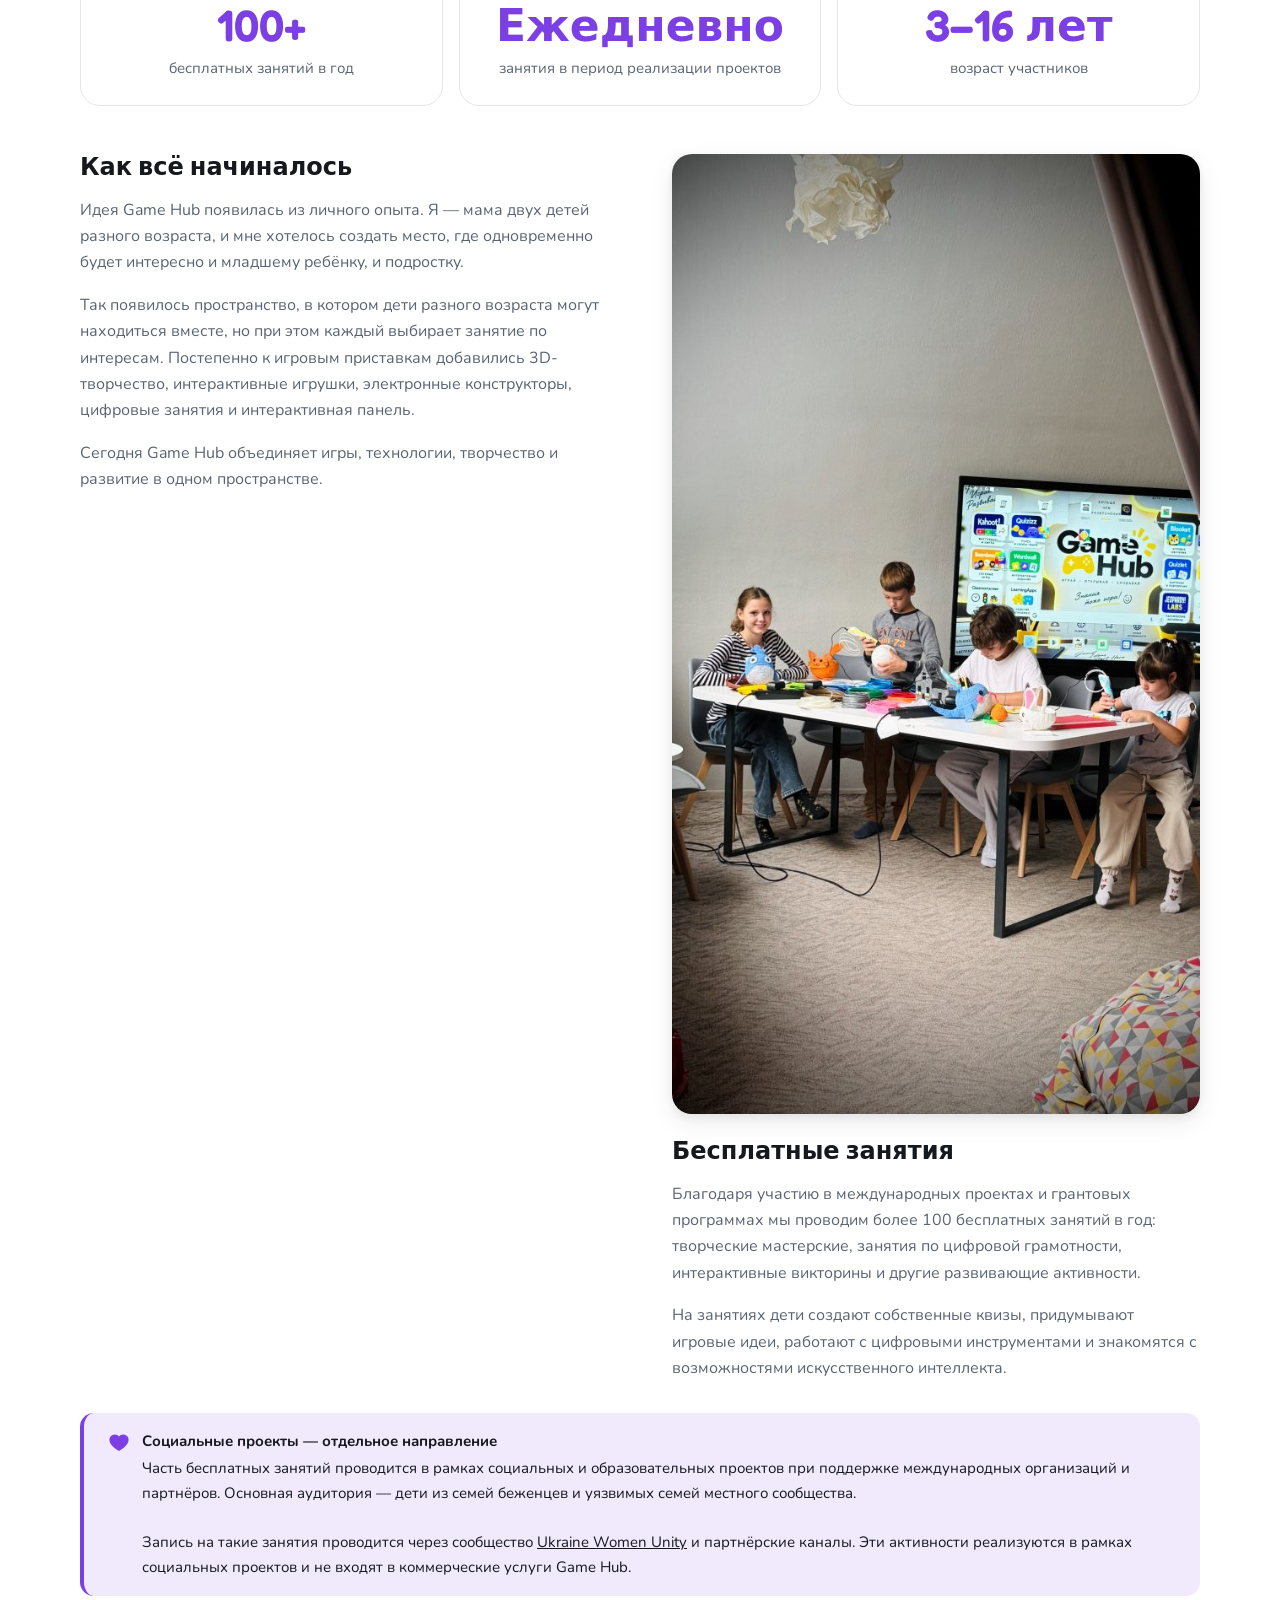
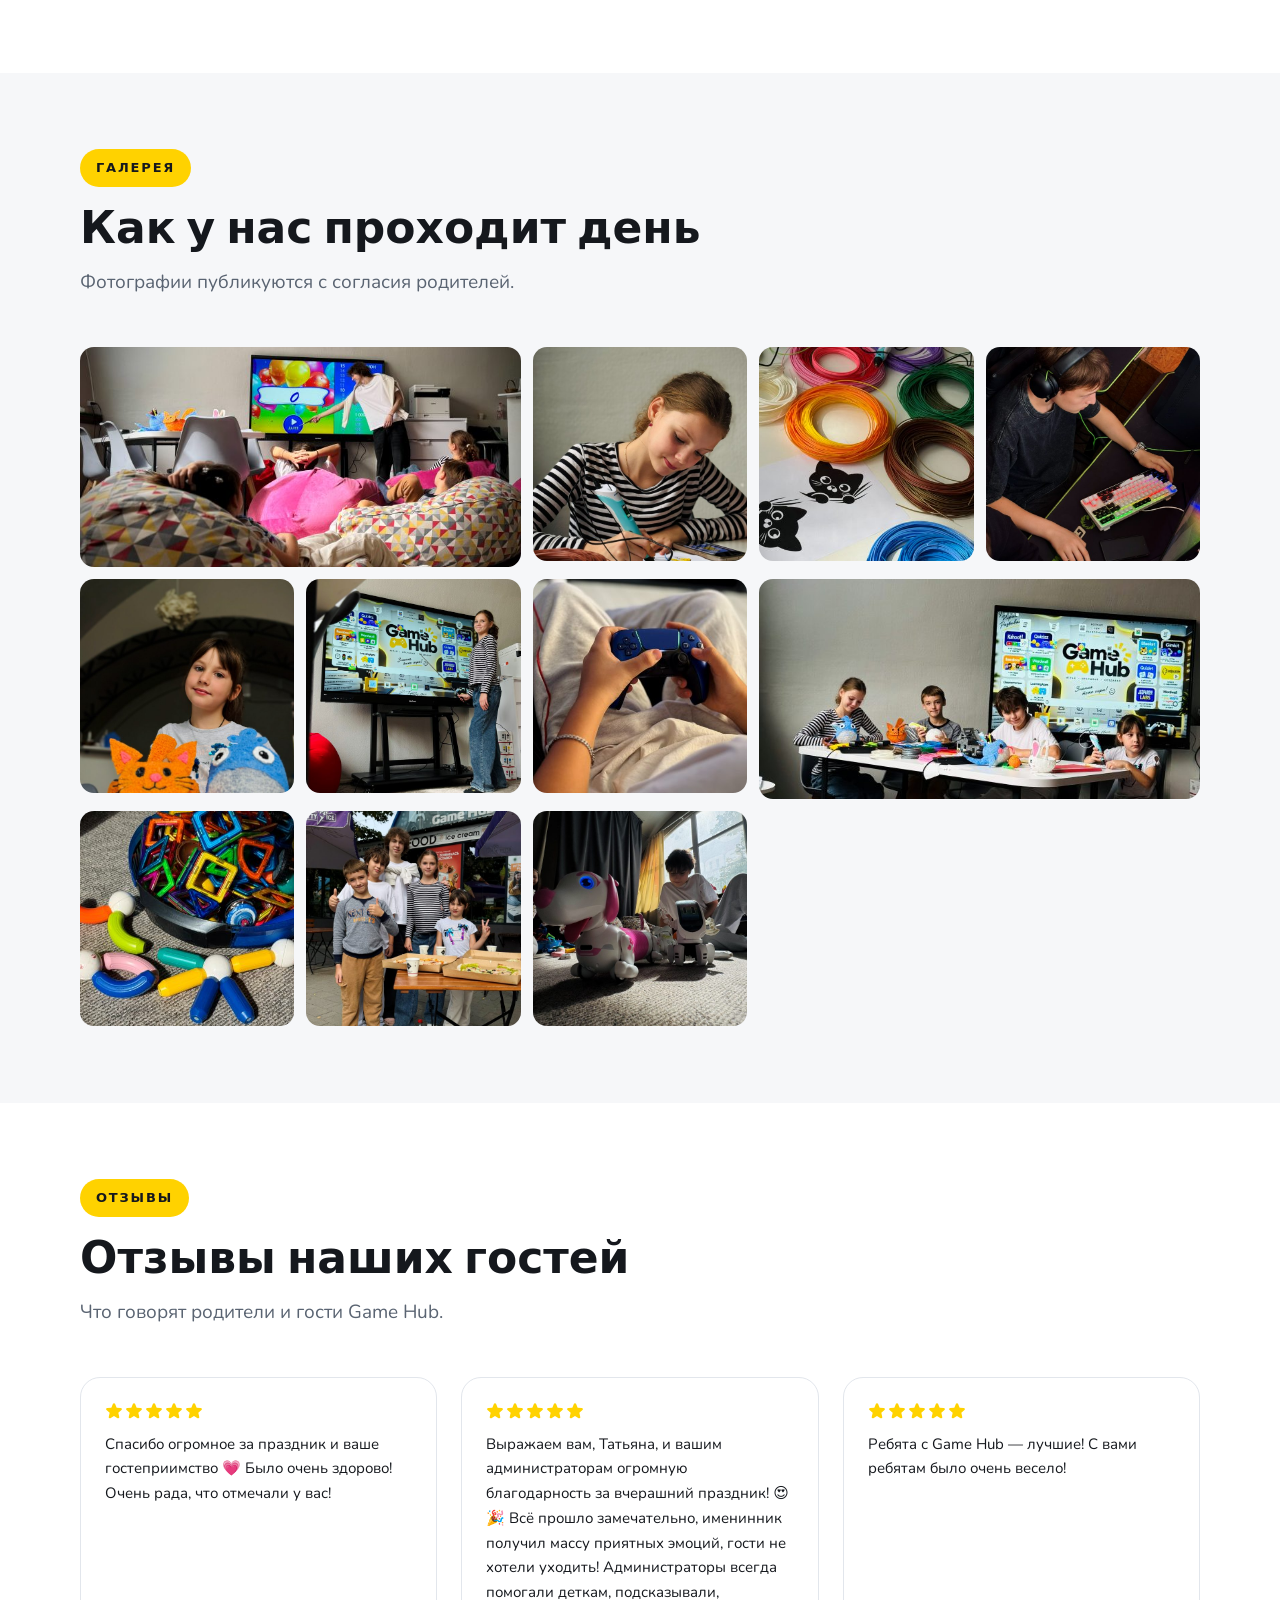
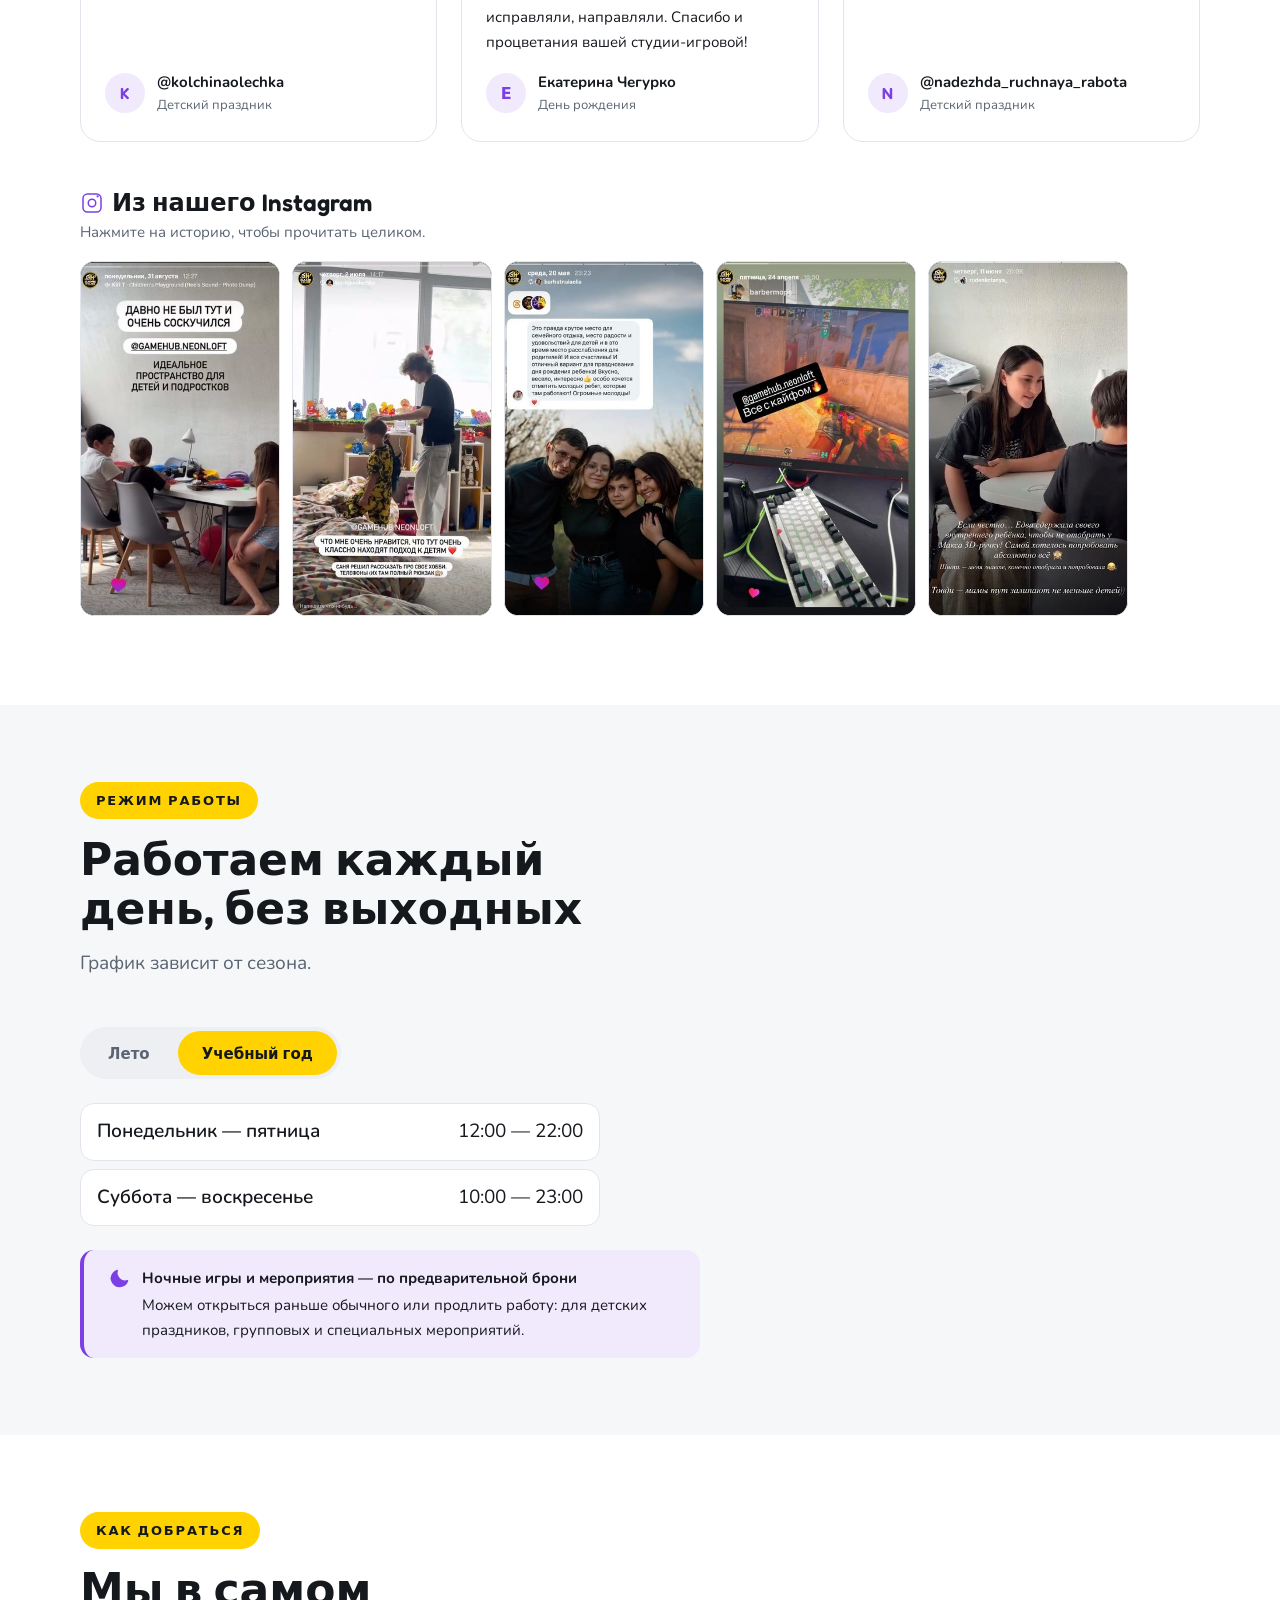
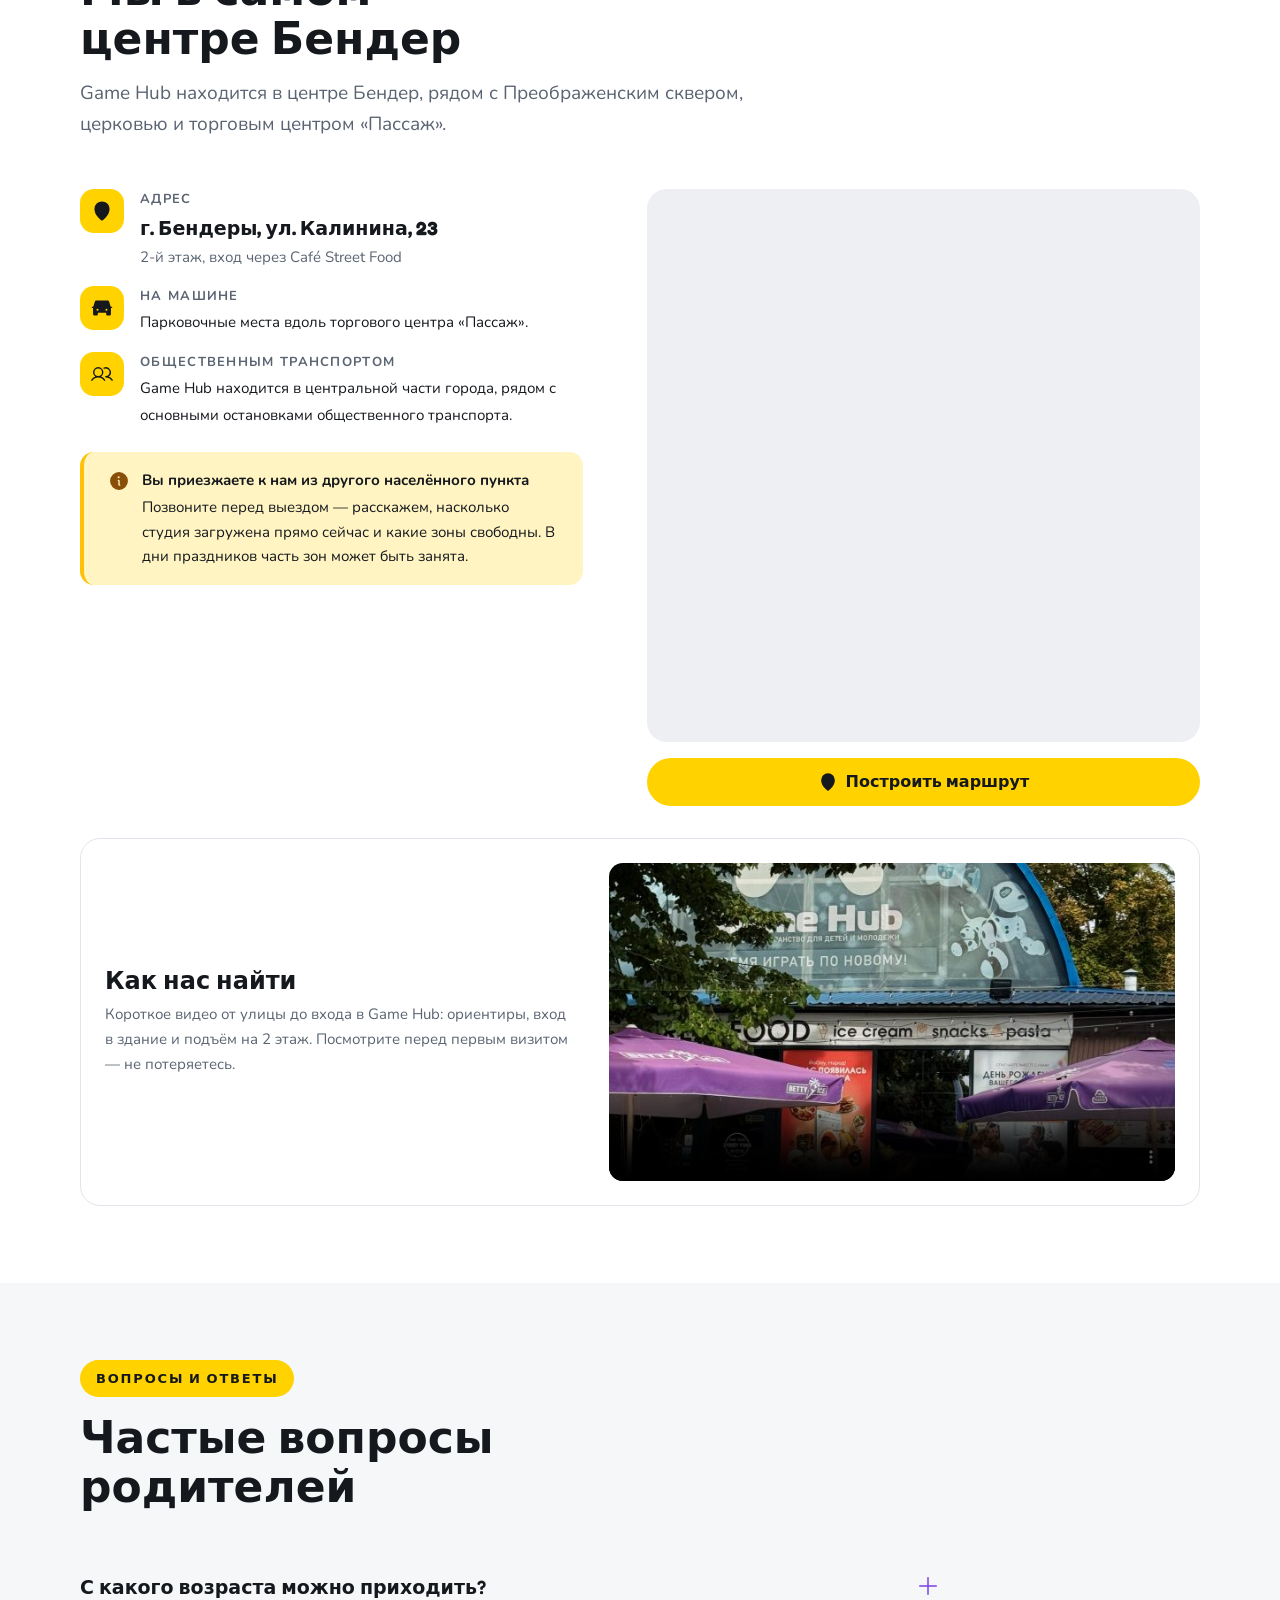
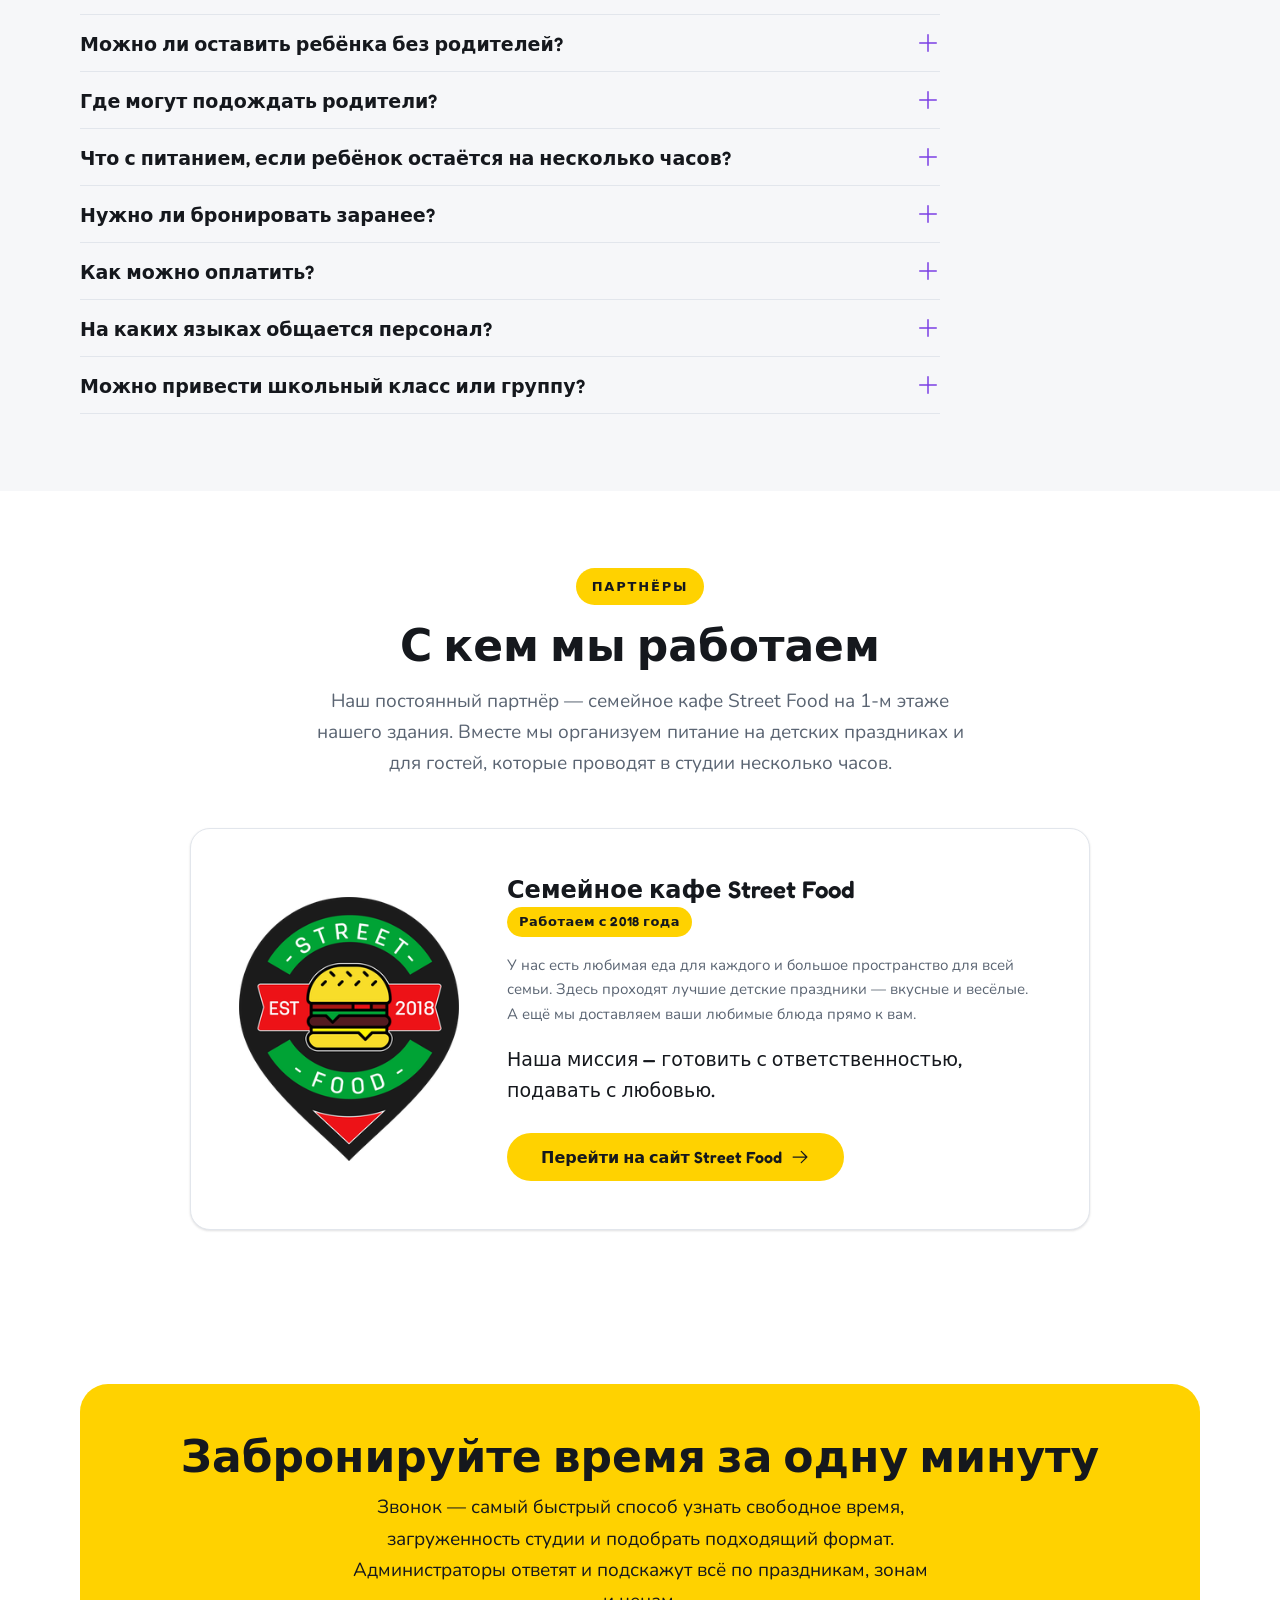
==== commit 289b8c13: "Раздел отзывов: реальные отзывы + лента Instagram Заглушка «Место для реальных отзывов» заменена реа" ====
--- a/index.html
+++ b/index.html
@@ -835,7 +835,7 @@
       <p class="section__lead">Фотографии публикуются с согласия родителей.</p>
     </div>
 
-    <div class="gallery reveal">
+    <div class="gallery reveal" data-lightbox>
       <!-- data-full: путь к большой версии для лайтбокса -->
       <button class="gallery__item gallery__item--wide" type="button" data-full="assets/img/photo-31-1280.jpg" aria-label="Открыть фото: дети отдыхают на мягких мешках перед экраном">
         <img src="assets/img/photo-31-640.jpg" width="640" height="320" loading="lazy" decoding="async" alt="Дети отдыхают на мягких мешках перед большим экраном">
@@ -887,46 +887,85 @@
       </p>
     </div>
 
-    <!-- ЗАГЛУШКА: заменить реальными отзывами (скриншоты из Instagram / текст) -->
-    <div class="placeholder reveal" style="margin-bottom: var(--space-6)">
-      <svg viewBox="0 0 256 256" aria-hidden="true"><use href="#i-chat"/></svg>
-      <h3>Место для реальных отзывов</h3>
-      <p>Ниже — примеры вёрстки. Пришлите 4–6 отзывов (текст + имя), и мы заменим
-      содержимое карточек. Скриншоты из Instagram можно разместить отдельной лентой.</p>
-      <span class="placeholder__note">Ожидаем материалы</span>
-    </div>
-
     <div class="grid grid--3">
       <article class="review reveal">
         <div class="review__stars" role="img" aria-label="Оценка 5 из 5">
           <svg viewBox="0 0 256 256" aria-hidden="true"><use href="#i-star"/></svg><svg viewBox="0 0 256 256" aria-hidden="true"><use href="#i-star"/></svg><svg viewBox="0 0 256 256" aria-hidden="true"><use href="#i-star"/></svg><svg viewBox="0 0 256 256" aria-hidden="true"><use href="#i-star"/></svg><svg viewBox="0 0 256 256" aria-hidden="true"><use href="#i-star"/></svg>
         </div>
-        <p class="review__text">Текст отзыва о праздновании дня рождения будет здесь.</p>
+        <p class="review__text">Спасибо огромное за праздник и ваше гостеприимство 💗
+          Было очень здорово! Очень рада, что отмечали у вас!</p>
         <div class="review__author">
-          <span class="review__avatar" aria-hidden="true">?</span>
-          <span><span class="review__name">Имя родителя</span><span class="review__meta">День рождения</span></span>
-        </div>
-      </article>
+          <span class="review__avatar" aria-hidden="true">K</span>
+          <span class="review__who"><span class="review__name wrap-anywhere">@kolchinaolechka</span><span class="review__meta">Детский праздник</span></span>
+        </div>
+      </article>
+
       <article class="review reveal">
         <div class="review__stars" role="img" aria-label="Оценка 5 из 5">
           <svg viewBox="0 0 256 256" aria-hidden="true"><use href="#i-star"/></svg><svg viewBox="0 0 256 256" aria-hidden="true"><use href="#i-star"/></svg><svg viewBox="0 0 256 256" aria-hidden="true"><use href="#i-star"/></svg><svg viewBox="0 0 256 256" aria-hidden="true"><use href="#i-star"/></svg><svg viewBox="0 0 256 256" aria-hidden="true"><use href="#i-star"/></svg>
         </div>
-        <p class="review__text">Текст отзыва о посещении игровой зоны будет здесь.</p>
+        <p class="review__text">Выражаем вам, Татьяна, и вашим администраторам огромную
+          благодарность за вчерашний праздник! 😍🎉 Всё прошло замечательно, именинник
+          получил массу приятных эмоций, гости не хотели уходить! Администраторы всегда
+          помогали деткам, подсказывали, исправляли, направляли. Спасибо и процветания
+          вашей студии-игровой!</p>
         <div class="review__author">
-          <span class="review__avatar" aria-hidden="true">?</span>
-          <span><span class="review__name">Имя родителя</span><span class="review__meta">Игровая зона</span></span>
-        </div>
-      </article>
+          <span class="review__avatar" aria-hidden="true">Е</span>
+          <span class="review__who"><span class="review__name">Екатерина Чегурко</span><span class="review__meta">День рождения</span></span>
+        </div>
+      </article>
+
       <article class="review reveal">
         <div class="review__stars" role="img" aria-label="Оценка 5 из 5">
           <svg viewBox="0 0 256 256" aria-hidden="true"><use href="#i-star"/></svg><svg viewBox="0 0 256 256" aria-hidden="true"><use href="#i-star"/></svg><svg viewBox="0 0 256 256" aria-hidden="true"><use href="#i-star"/></svg><svg viewBox="0 0 256 256" aria-hidden="true"><use href="#i-star"/></svg><svg viewBox="0 0 256 256" aria-hidden="true"><use href="#i-star"/></svg>
         </div>
-        <p class="review__text">Текст отзыва о занятиях и мастер-классах будет здесь.</p>
+        <p class="review__text">Ребята с Game Hub — лучшие! С вами ребятам было очень весело!</p>
         <div class="review__author">
-          <span class="review__avatar" aria-hidden="true">?</span>
-          <span><span class="review__name">Имя родителя</span><span class="review__meta">Занятия</span></span>
-        </div>
-      </article>
+          <span class="review__avatar" aria-hidden="true">N</span>
+          <span class="review__who"><span class="review__name wrap-anywhere">@nadezhda_ruchnaya_rabota</span><span class="review__meta">Детский праздник</span></span>
+        </div>
+      </article>
+    </div>
+
+    <!-- Скриншоты историй из Instagram -->
+    <div class="ig-block reveal">
+      <h3 class="ig-block__title">
+        <svg viewBox="0 0 256 256" aria-hidden="true"><use href="#i-instagram"/></svg>
+        Из нашего Instagram
+      </h3>
+      <p class="muted ig-block__hint">Нажмите на историю, чтобы прочитать целиком.</p>
+      <div class="ig-strip" data-lightbox>
+        <button class="ig-item" type="button" data-full="assets/img/review-ig-1-full.jpg"
+                aria-label="Открыть отзыв из Instagram: идеальное пространство для детей и подростков">
+          <img src="assets/img/review-ig-1-thumb.jpg" width="360" height="610"
+               loading="lazy" decoding="async"
+               alt="Отзыв из истории Instagram о Game Hub: идеальное пространство для детей и подростков">
+        </button>
+        <button class="ig-item" type="button" data-full="assets/img/review-ig-2-full.jpg"
+                aria-label="Открыть отзыв из Instagram: здесь классно находят подход к детям">
+          <img src="assets/img/review-ig-2-thumb.jpg" width="360" height="610"
+               loading="lazy" decoding="async"
+               alt="Отзыв из истории Instagram о Game Hub: здесь классно находят подход к детям">
+        </button>
+        <button class="ig-item" type="button" data-full="assets/img/review-ig-3-full.jpg"
+                aria-label="Открыть отзыв из Instagram: крутое место для семейного отдыха и дней рождения">
+          <img src="assets/img/review-ig-3-thumb.jpg" width="360" height="610"
+               loading="lazy" decoding="async"
+               alt="Отзыв из истории Instagram о Game Hub: крутое место для семейного отдыха и дней рождения">
+        </button>
+        <button class="ig-item" type="button" data-full="assets/img/review-ig-4-full.jpg"
+                aria-label="Открыть отзыв из Instagram: геймеры играют на хорошем железе">
+          <img src="assets/img/review-ig-4-thumb.jpg" width="360" height="610"
+               loading="lazy" decoding="async"
+               alt="Отзыв из истории Instagram о Game Hub: геймеры играют на хорошем железе">
+        </button>
+        <button class="ig-item" type="button" data-full="assets/img/review-ig-5-full.jpg"
+                aria-label="Открыть отзыв из Instagram: мамы залипают не меньше детей на 3D-рисовании">
+          <img src="assets/img/review-ig-5-thumb.jpg" width="360" height="610"
+               loading="lazy" decoding="async"
+               alt="Отзыв из истории Instagram о Game Hub: мамы залипают не меньше детей на 3D-рисовании">
+        </button>
+      </div>
     </div>
 
   </div>
--- a/css/styles.css
+++ b/css/styles.css
@@ -1050,8 +1050,48 @@
   background: var(--brand-accent-soft); color: var(--brand-accent);
   font-family: var(--font-display); font-weight: 600;
 }
-.review__name { font-weight: 700; font-size: var(--fs-sm); }
-.review__meta { font-size: var(--fs-xs); color: var(--c-text-muted); }
+.review__who { min-width: 0; }      /* позволяет длинному @-нику переноситься */
+.review__name { font-weight: 700; font-size: var(--fs-sm); display: block; }
+.review__meta { font-size: var(--fs-xs); color: var(--c-text-muted); display: block; }
+
+/* ---------------------------------------------- ЛЕНТА INSTAGRAM (отзывы) - */
+.ig-block { margin-top: var(--space-7); }
+.ig-block__title {
+  display: flex; align-items: center; gap: var(--space-2);
+  font-size: var(--fs-lg); margin-bottom: var(--space-1);
+}
+.ig-block__title svg { width: 24px; height: 24px; color: var(--brand-accent); flex: none; }
+.ig-block__hint { font-size: var(--fs-sm); margin-bottom: var(--space-4); }
+
+/* Горизонтальная лента историй: свайп на телефоне, прокрутка/перетаскивание на десктопе */
+.ig-strip {
+  display: grid;
+  grid-auto-flow: column;
+  grid-auto-columns: 180px;
+  gap: var(--space-3);
+  overflow-x: auto;
+  overscroll-behavior-x: contain;
+  scroll-snap-type: x proximity;
+  padding-bottom: var(--space-3);
+  scrollbar-width: thin;
+}
+@media (min-width: 640px) { .ig-strip { grid-auto-columns: 200px; } }
+
+.ig-item {
+  scroll-snap-align: start;
+  display: block; padding: 0; border: 1px solid var(--c-border);
+  border-radius: var(--r-md); overflow: hidden; cursor: pointer;
+  background: var(--brand-dark);
+  aspect-ratio: 9 / 16;
+  transition: transform var(--dur-base) var(--ease-out),
+              box-shadow var(--dur-base) var(--ease-out);
+}
+.ig-item:hover { transform: translateY(-3px); box-shadow: var(--shadow-2); }
+.ig-item img {
+  width: 100%; height: 100%;
+  object-fit: cover; object-position: top;   /* подпись истории обычно сверху */
+  display: block;
+}
 
 /* ------------------------------------------------------------- БАННЕР --- */
 .cta-banner {
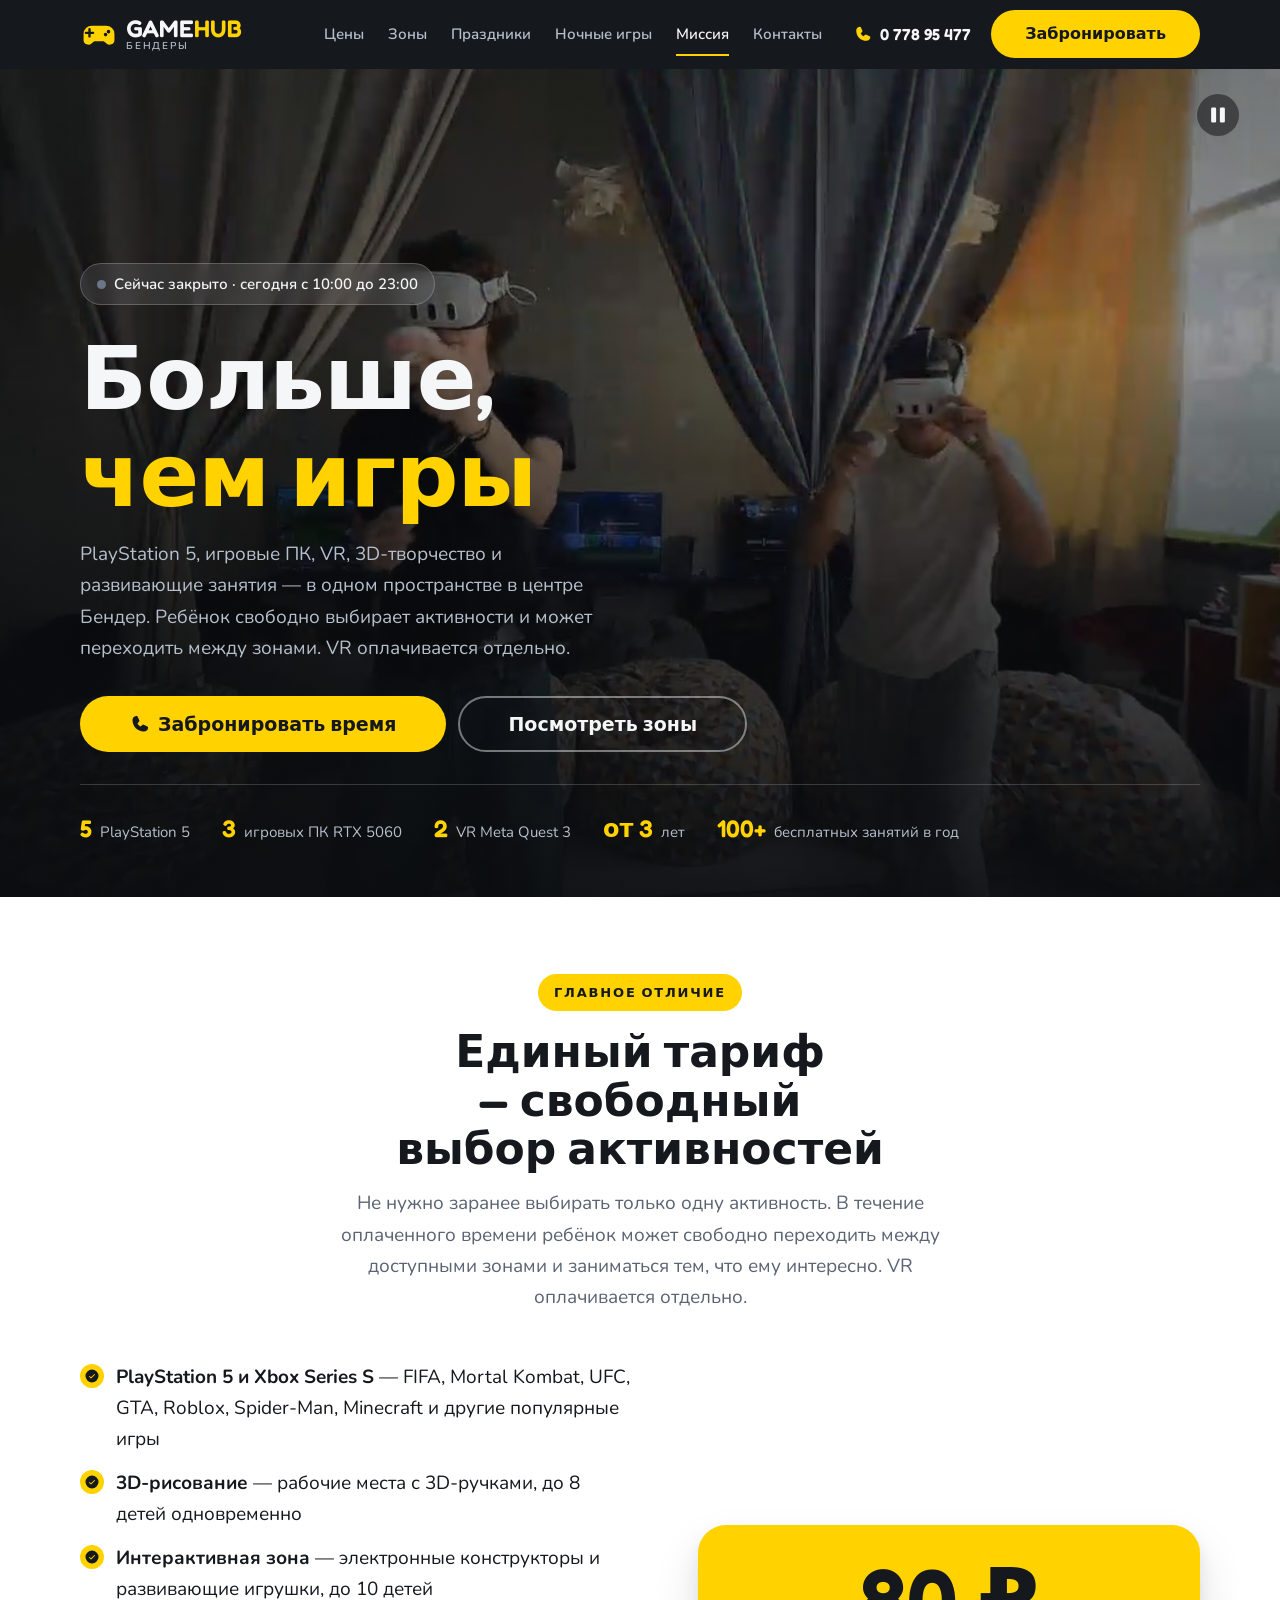
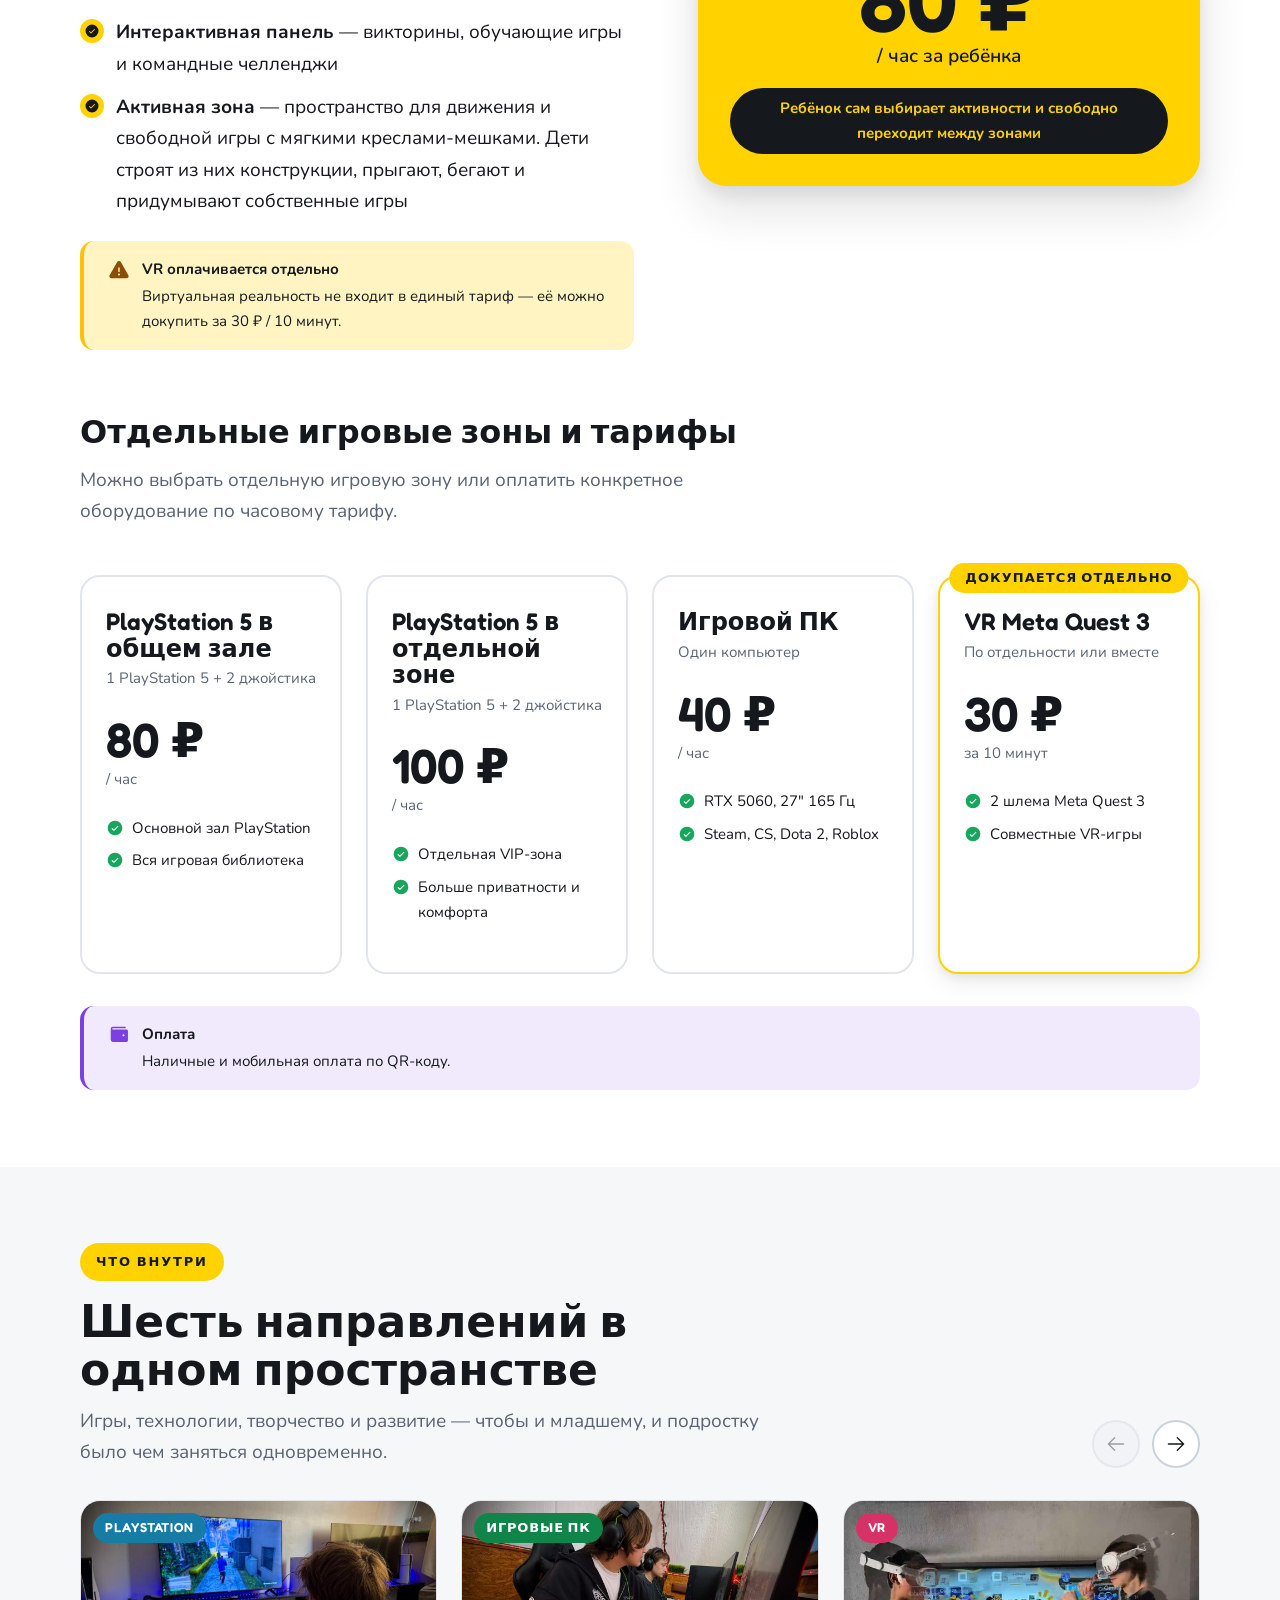
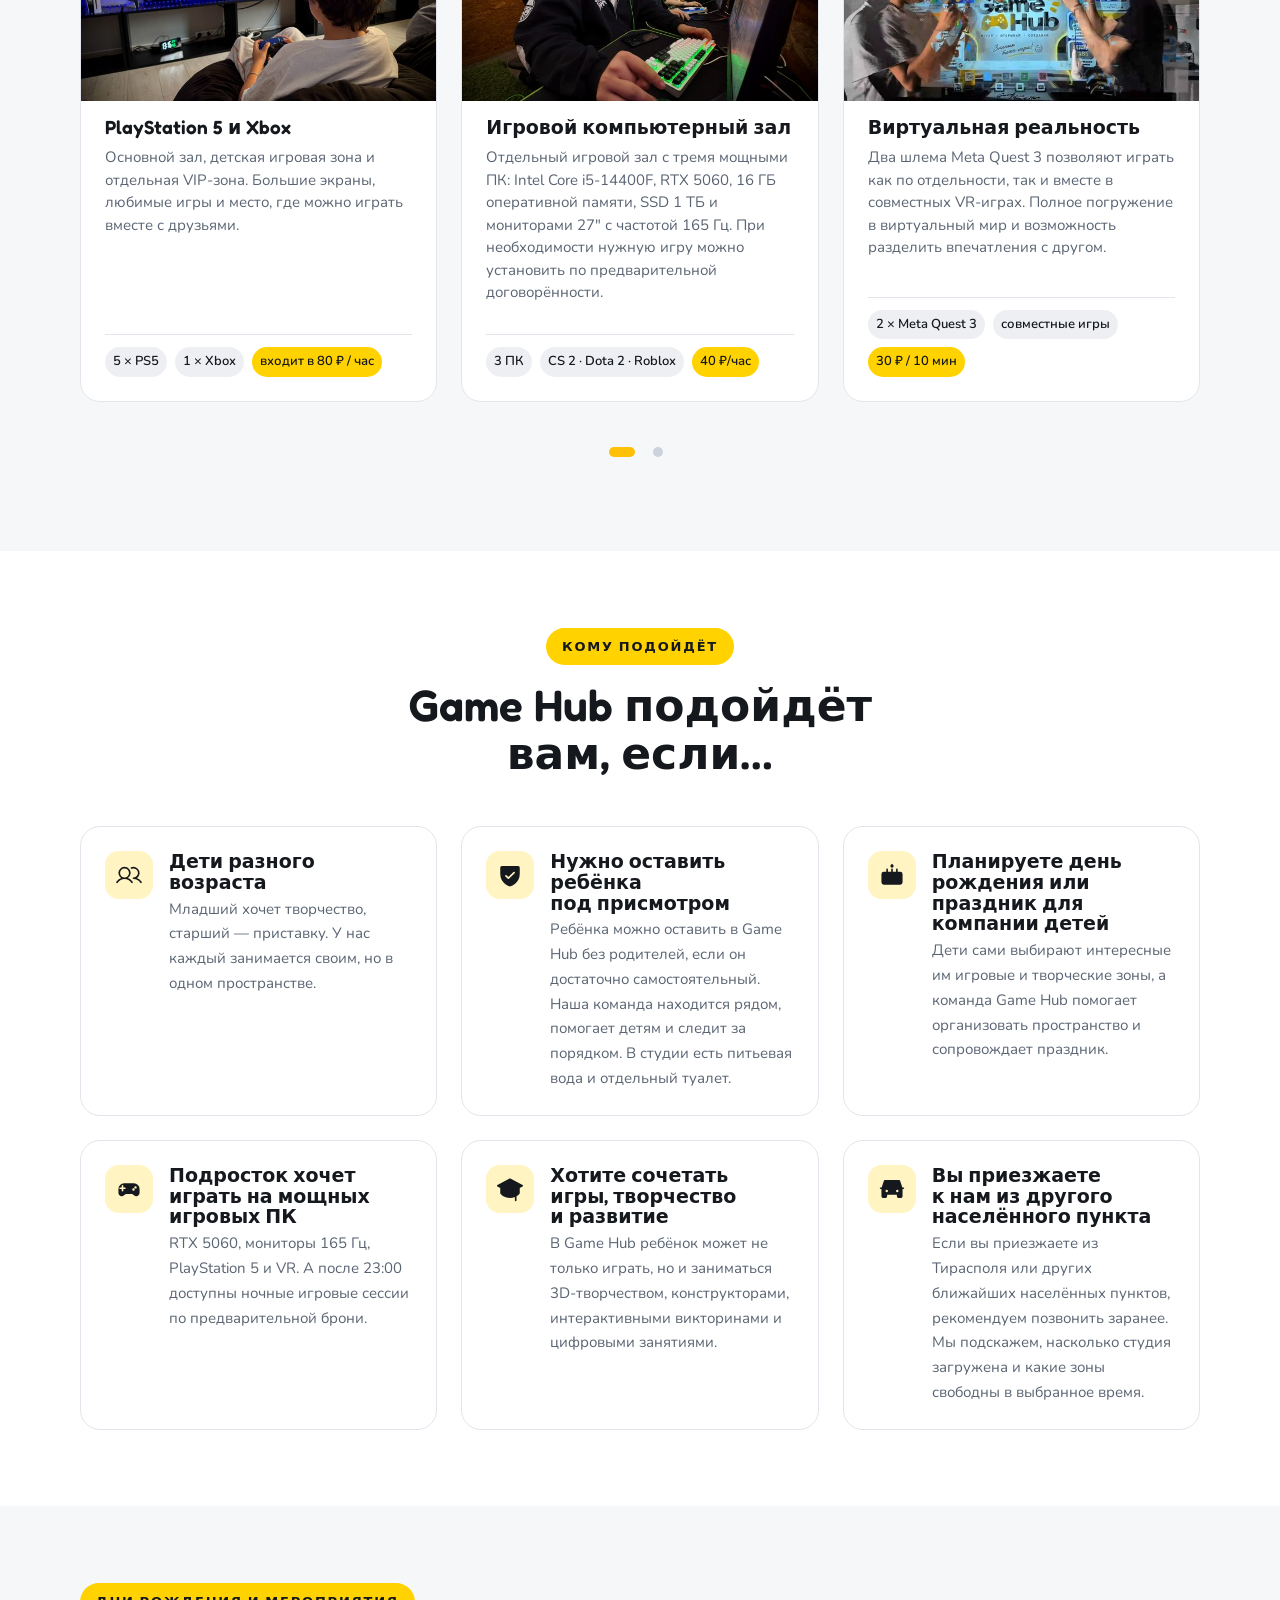
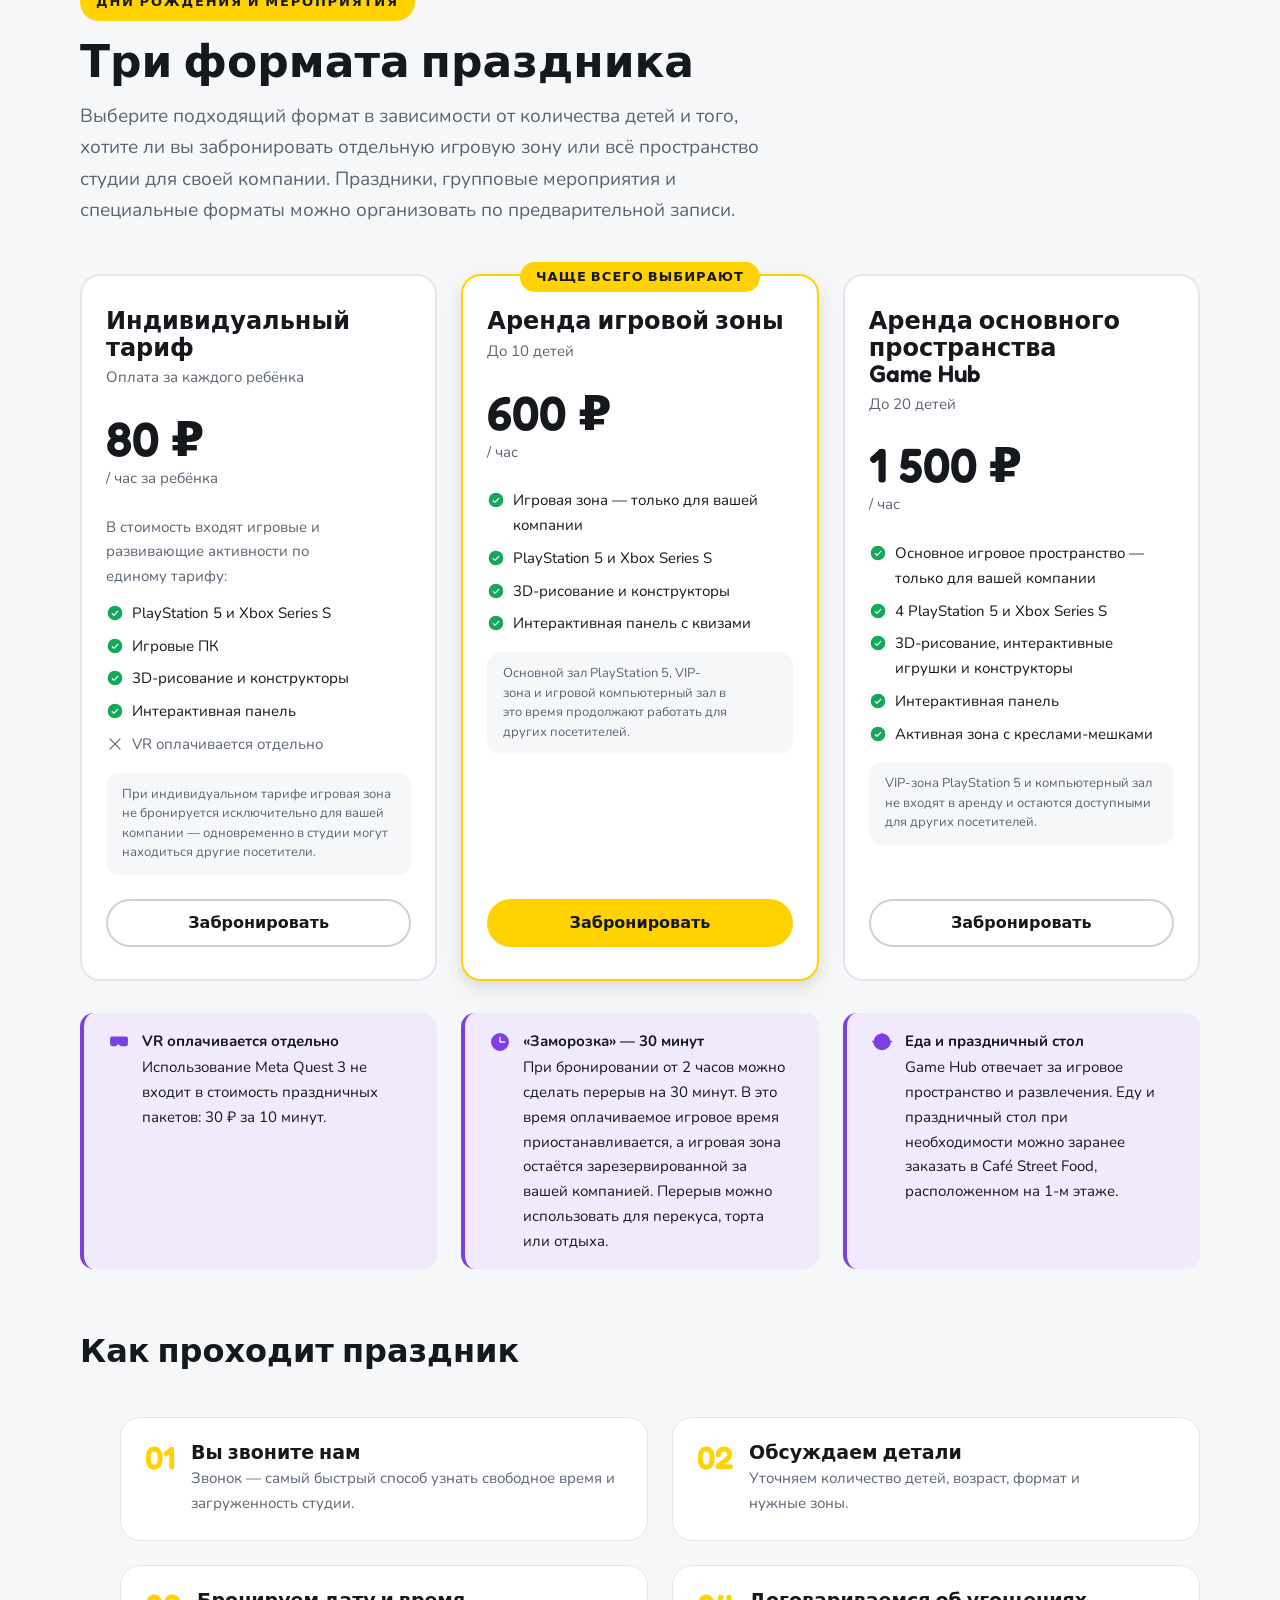
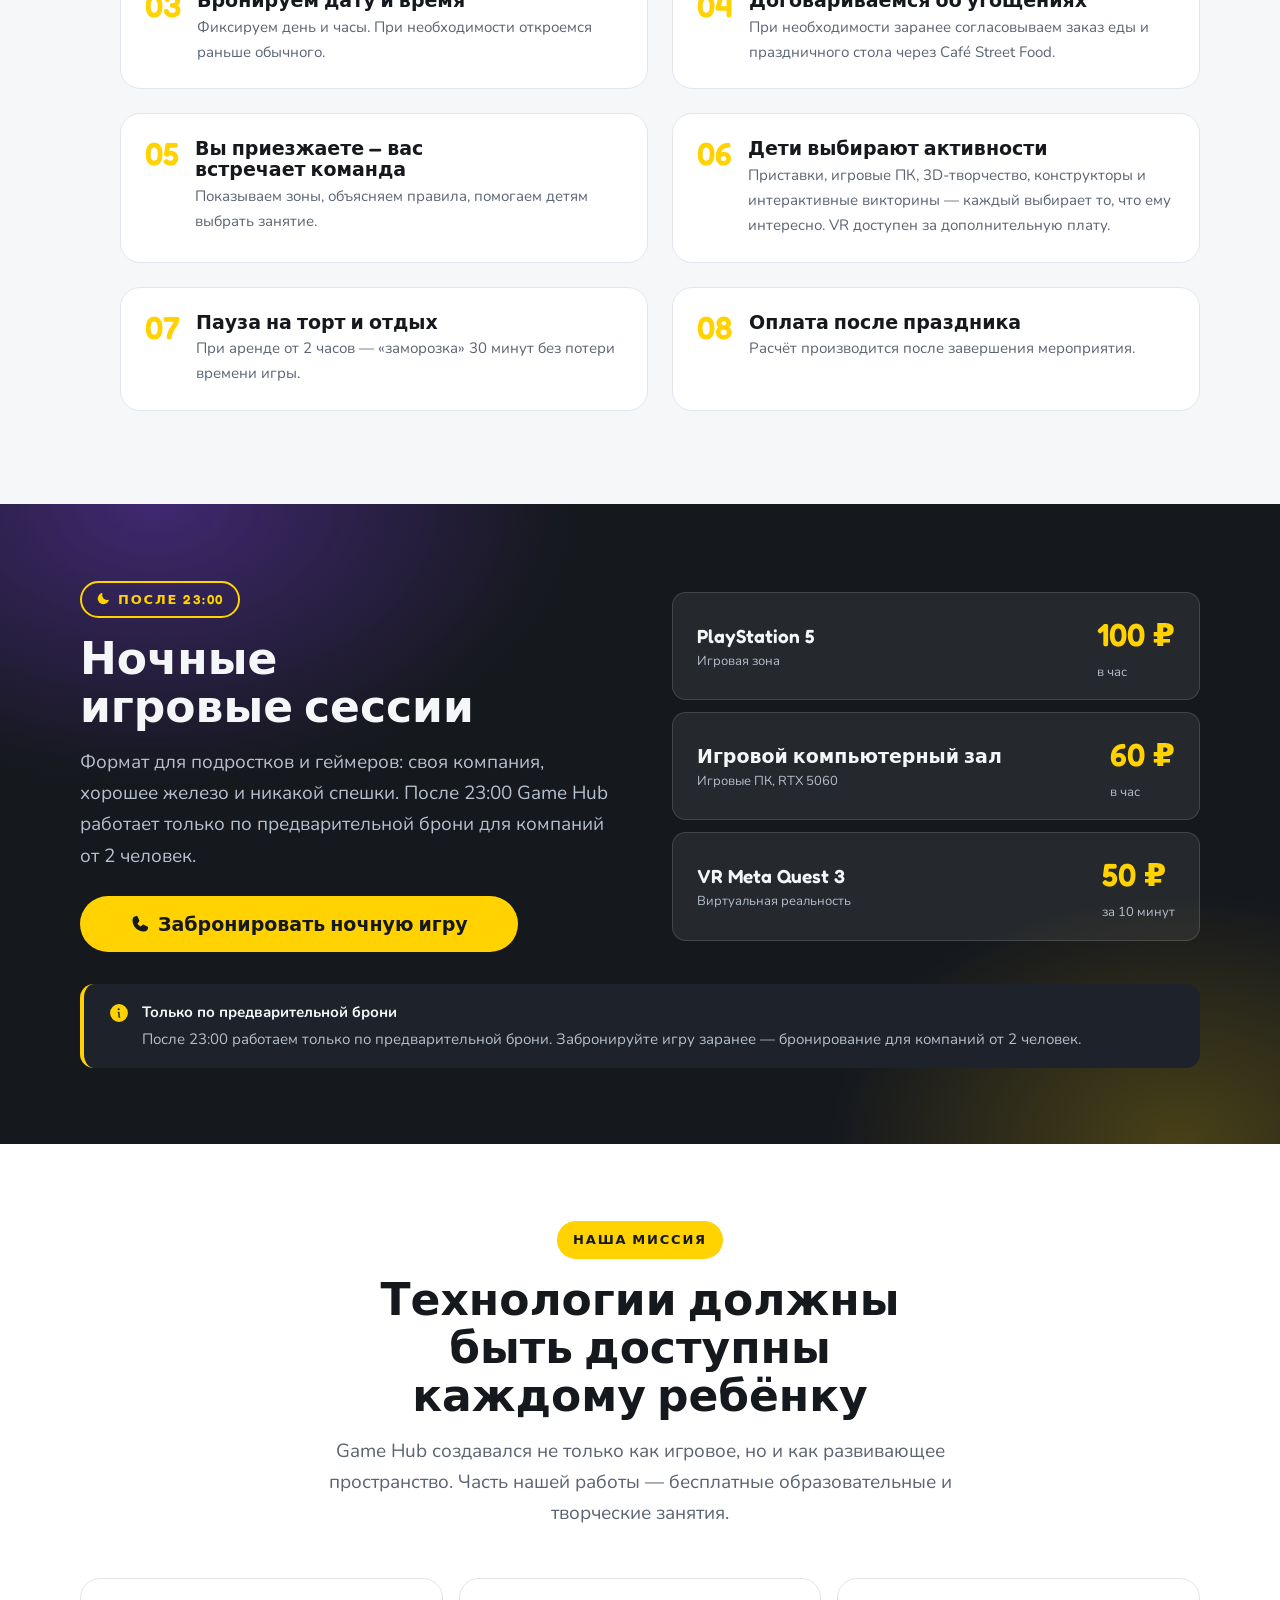
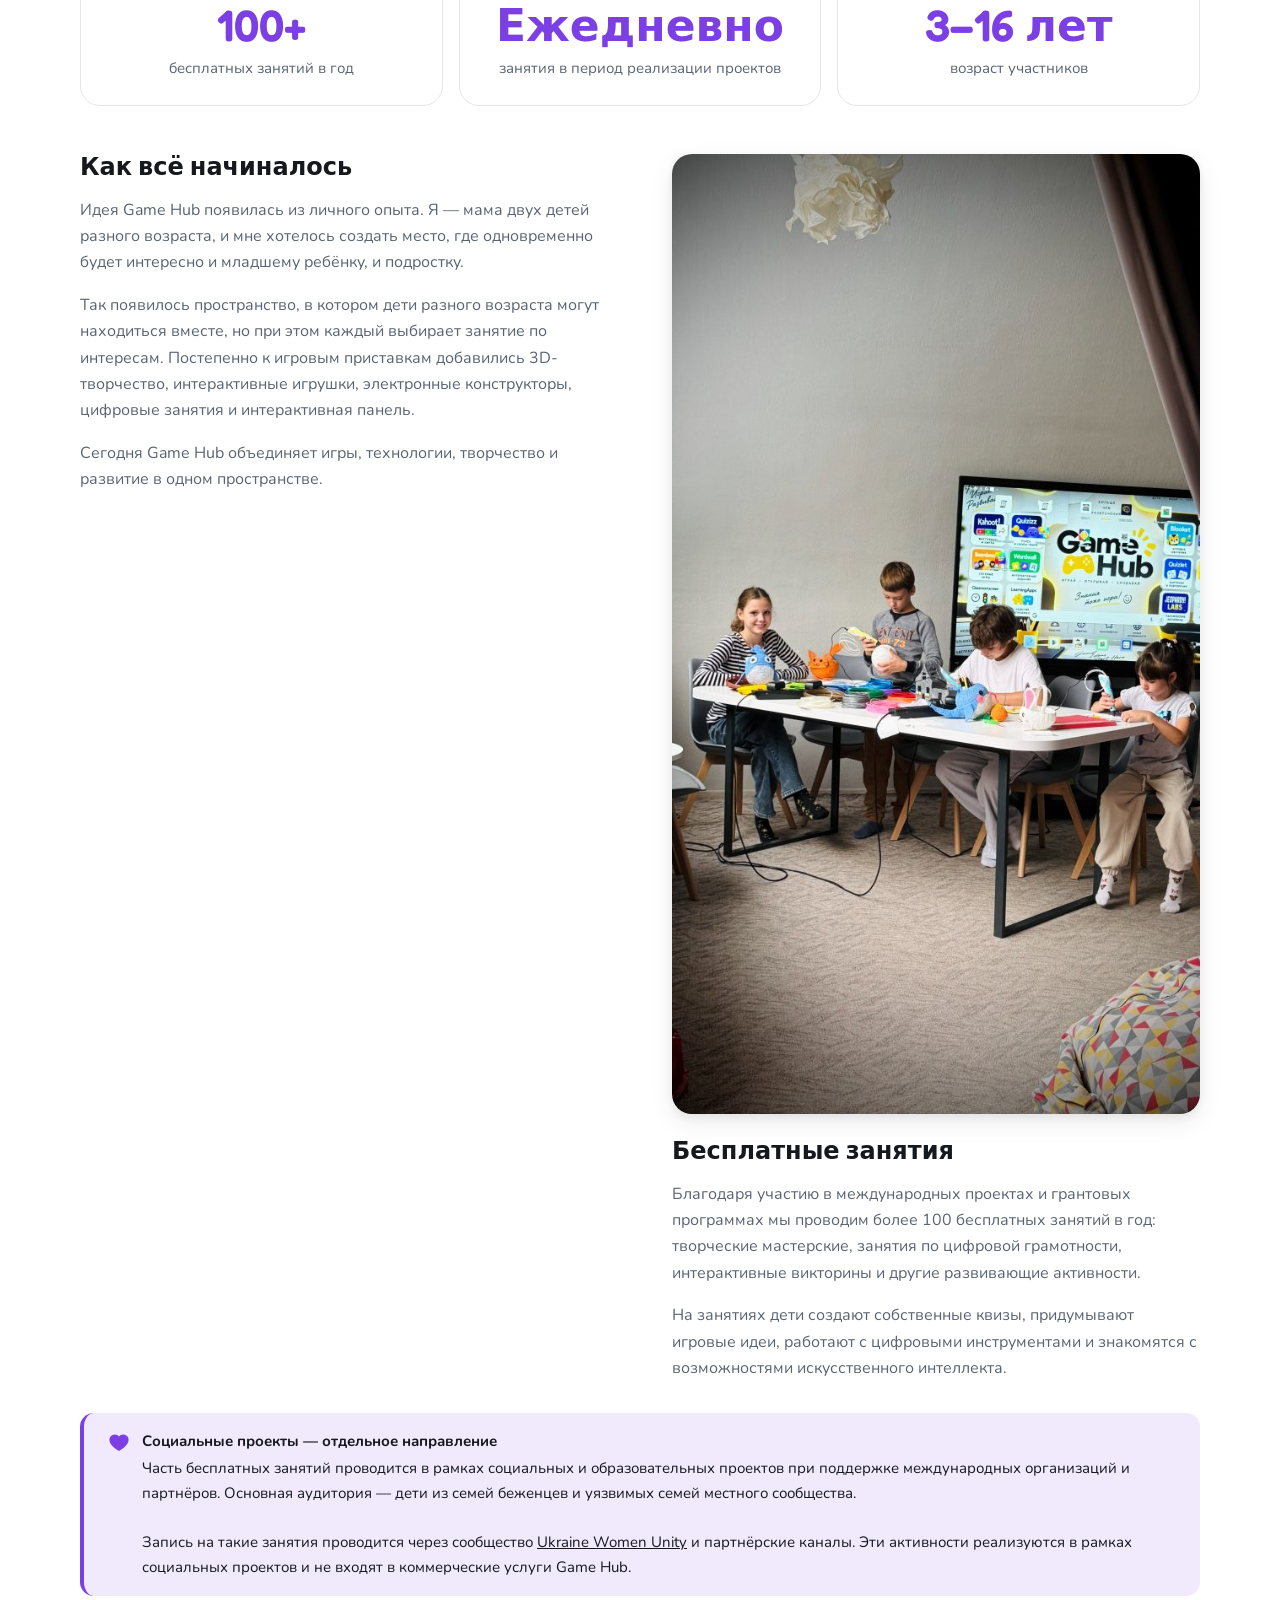
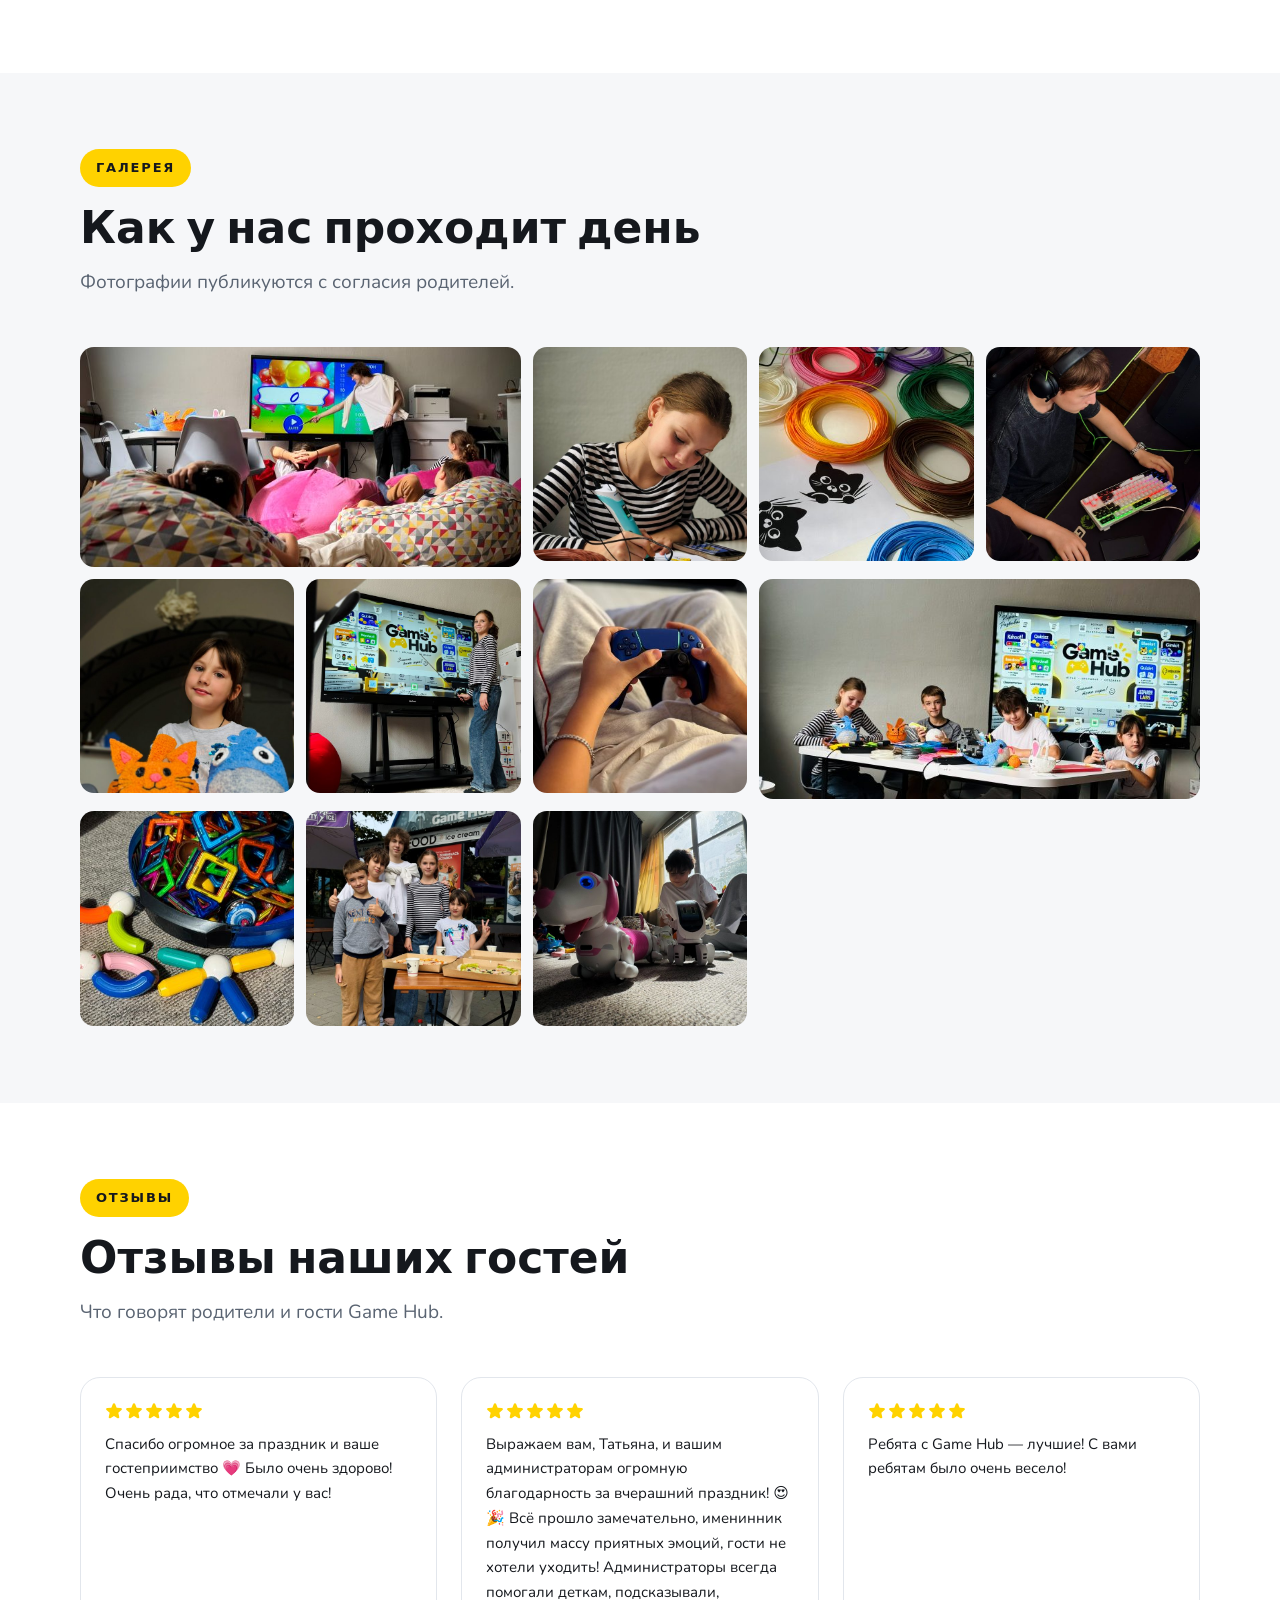
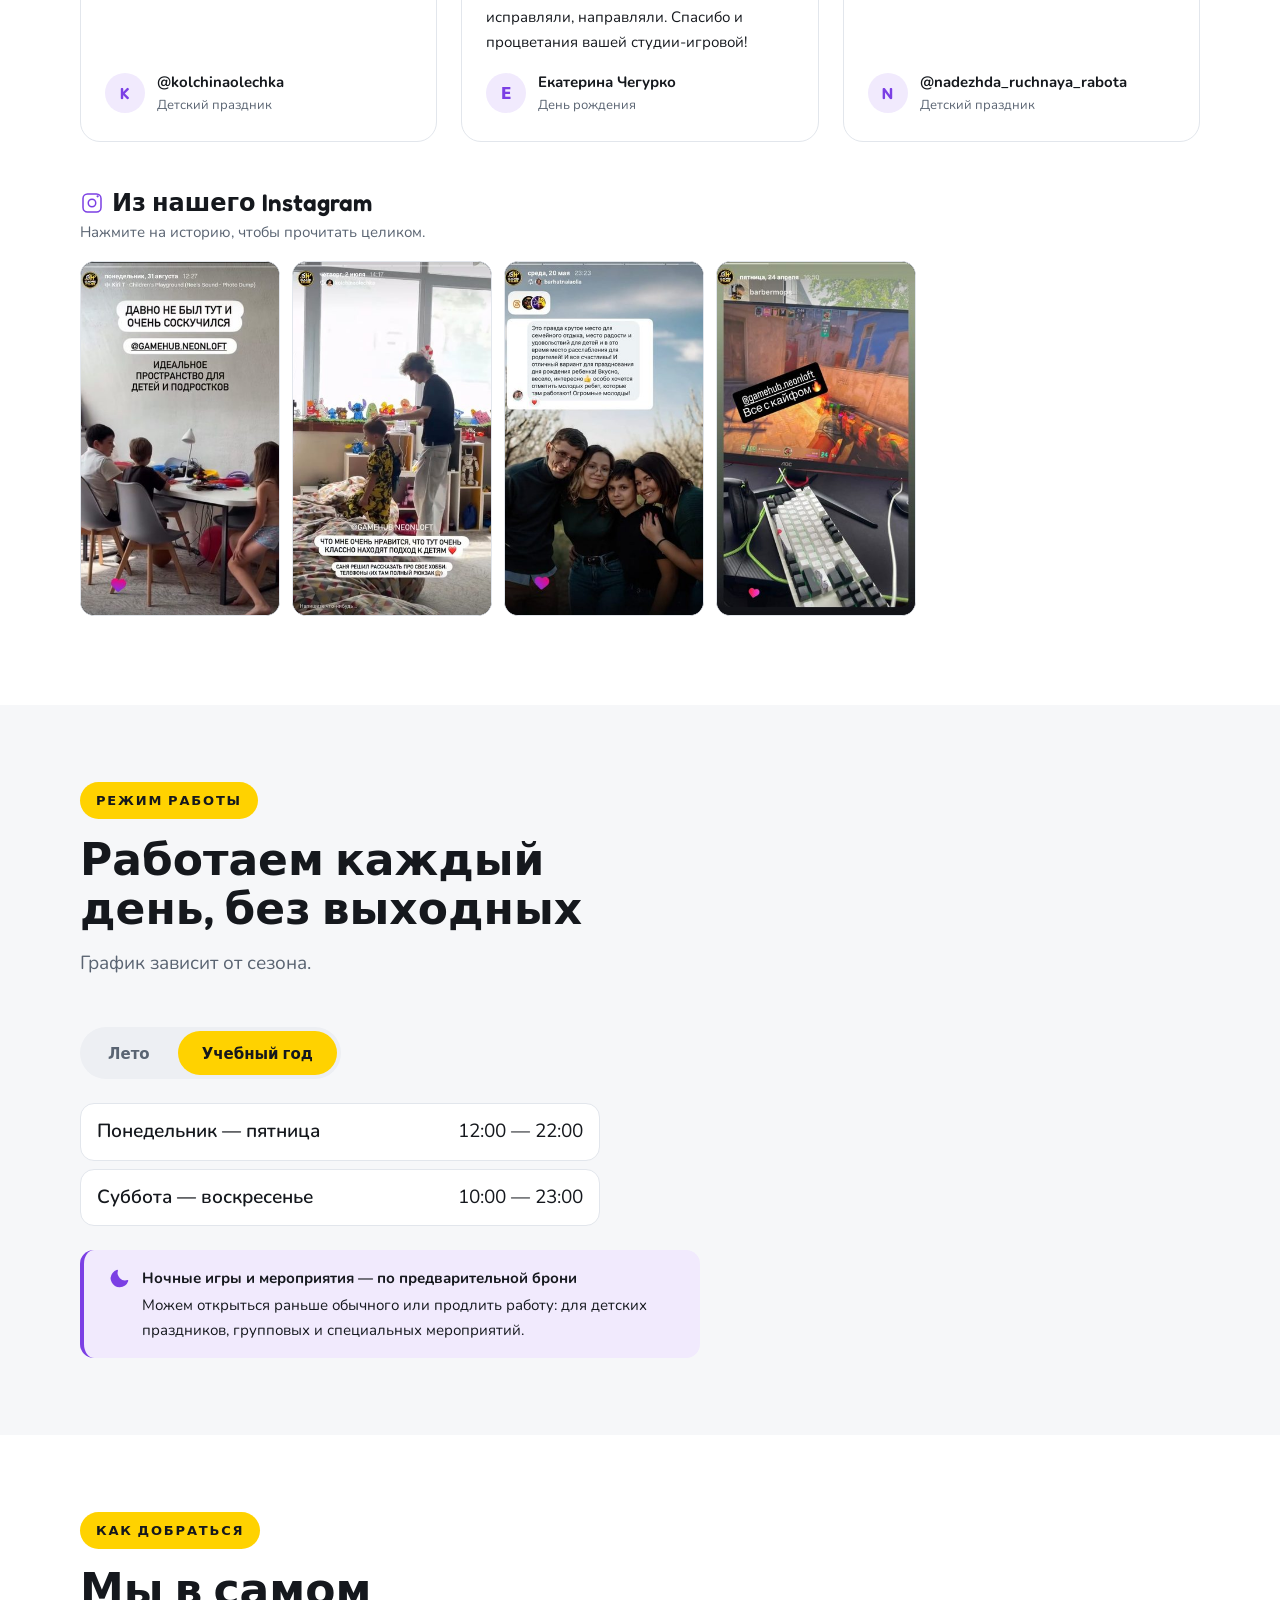
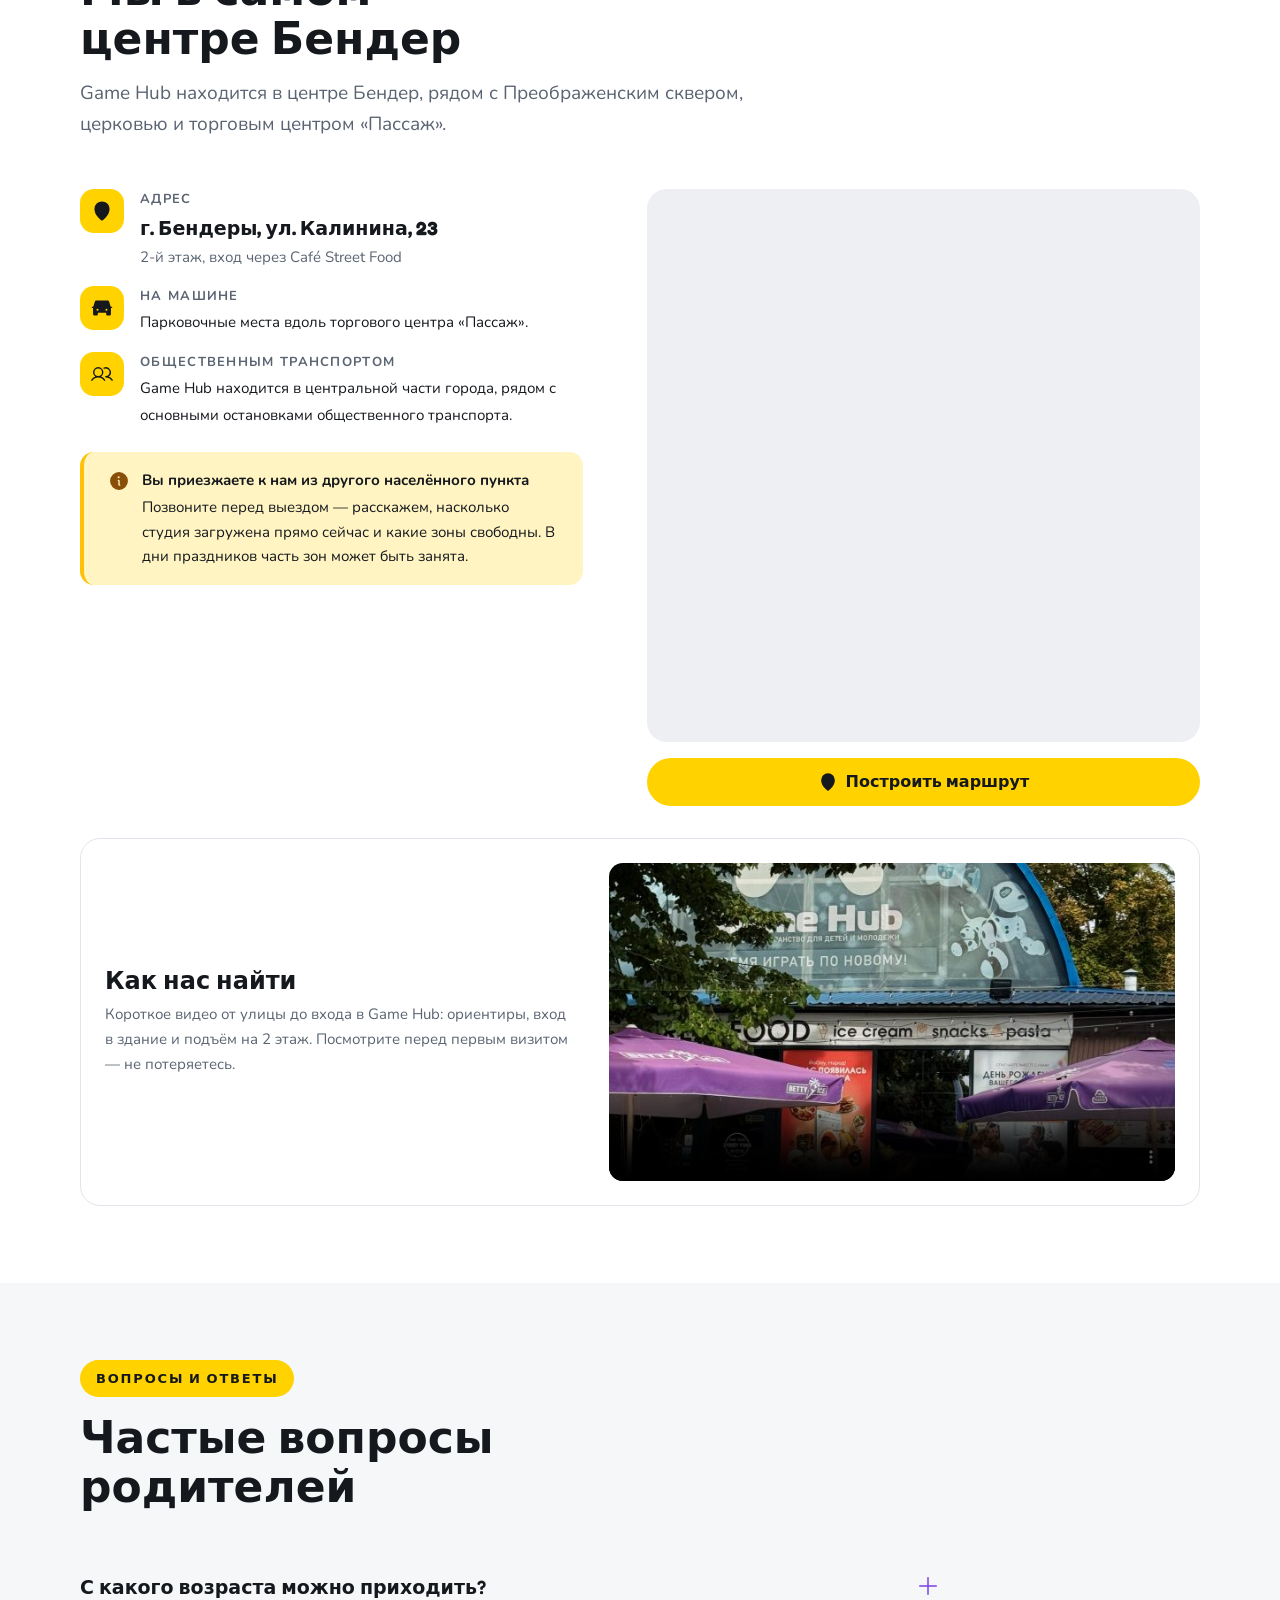
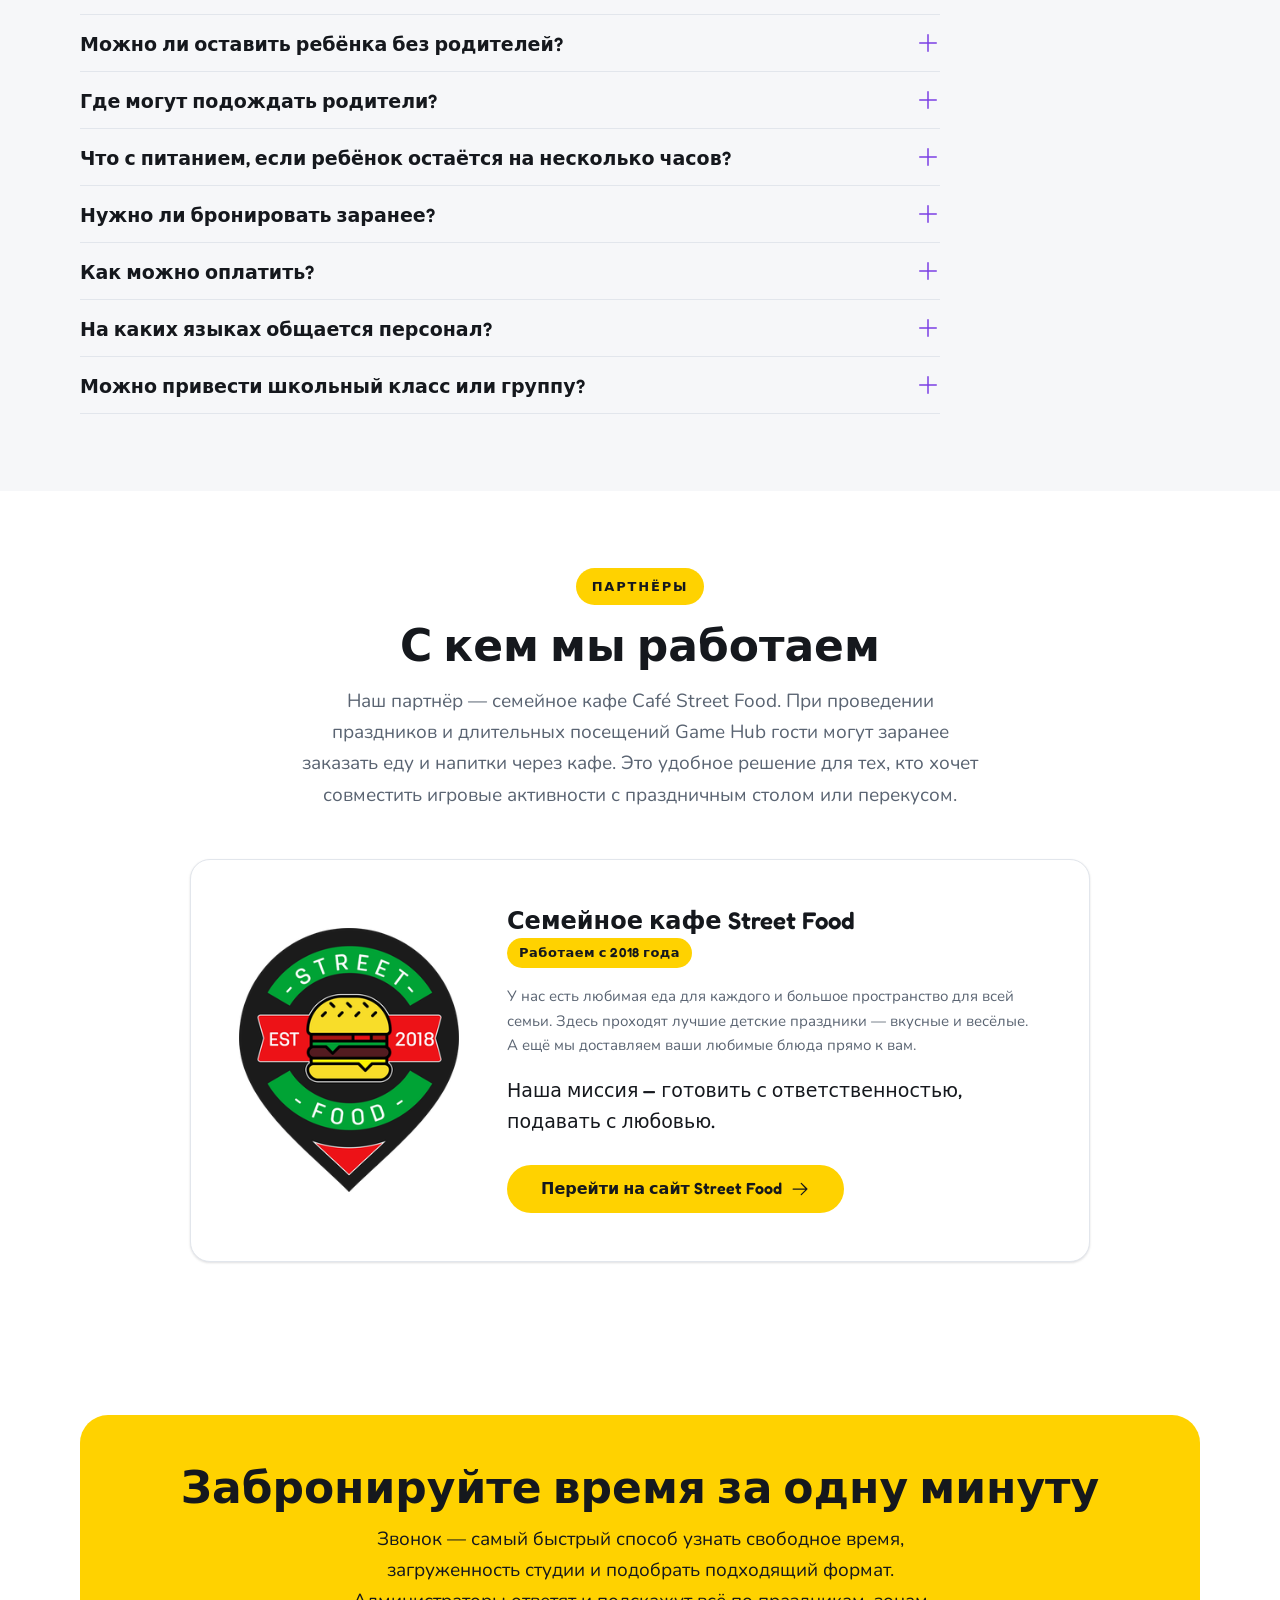
==== commit 97d027a6: "Правки: партнёр, праздники, удаление скриншота с ошибками - Партнёр: текст заменён — убрано упоминан" ====
--- a/index.html
+++ b/index.html
@@ -559,9 +559,9 @@
       <h2 class="section__title">Три формата праздника</h2>
       <p class="section__lead">
         Выберите подходящий формат в зависимости от количества детей и того,
-        хотите ли вы забронировать отдельную игровую зону или основное пространство
-        студии для своей компании. Мероприятия можно провести и вне обычных часов —
-        по предварительной брони.
+        хотите ли вы забронировать отдельную игровую зону или всё пространство
+        студии для своей компании. Праздники, групповые мероприятия и специальные
+        форматы можно организовать по предварительной записи.
       </p>
     </div>
 
@@ -959,12 +959,6 @@
                loading="lazy" decoding="async"
                alt="Отзыв из истории Instagram о Game Hub: геймеры играют на хорошем железе">
         </button>
-        <button class="ig-item" type="button" data-full="assets/img/review-ig-5-full.jpg"
-                aria-label="Открыть отзыв из Instagram: мамы залипают не меньше детей на 3D-рисовании">
-          <img src="assets/img/review-ig-5-thumb.jpg" width="360" height="610"
-               loading="lazy" decoding="async"
-               alt="Отзыв из истории Instagram о Game Hub: мамы залипают не меньше детей на 3D-рисовании">
-        </button>
       </div>
     </div>
 
@@ -1243,9 +1237,10 @@
       <span class="eyebrow">Партнёры</span>
       <h2 class="section__title">С кем мы работаем</h2>
       <p class="section__lead">
-        Наш постоянный партнёр — семейное кафе Street Food на 1-м этаже нашего
-        здания. Вместе мы организуем питание на детских праздниках и для гостей,
-        которые проводят в студии несколько часов.
+        Наш партнёр — семейное кафе Café Street Food. При проведении праздников
+        и длительных посещений Game Hub гости могут заранее заказать еду и напитки
+        через кафе. Это удобное решение для тех, кто хочет совместить игровые
+        активности с праздничным столом или перекусом.
       </p>
     </div>
 
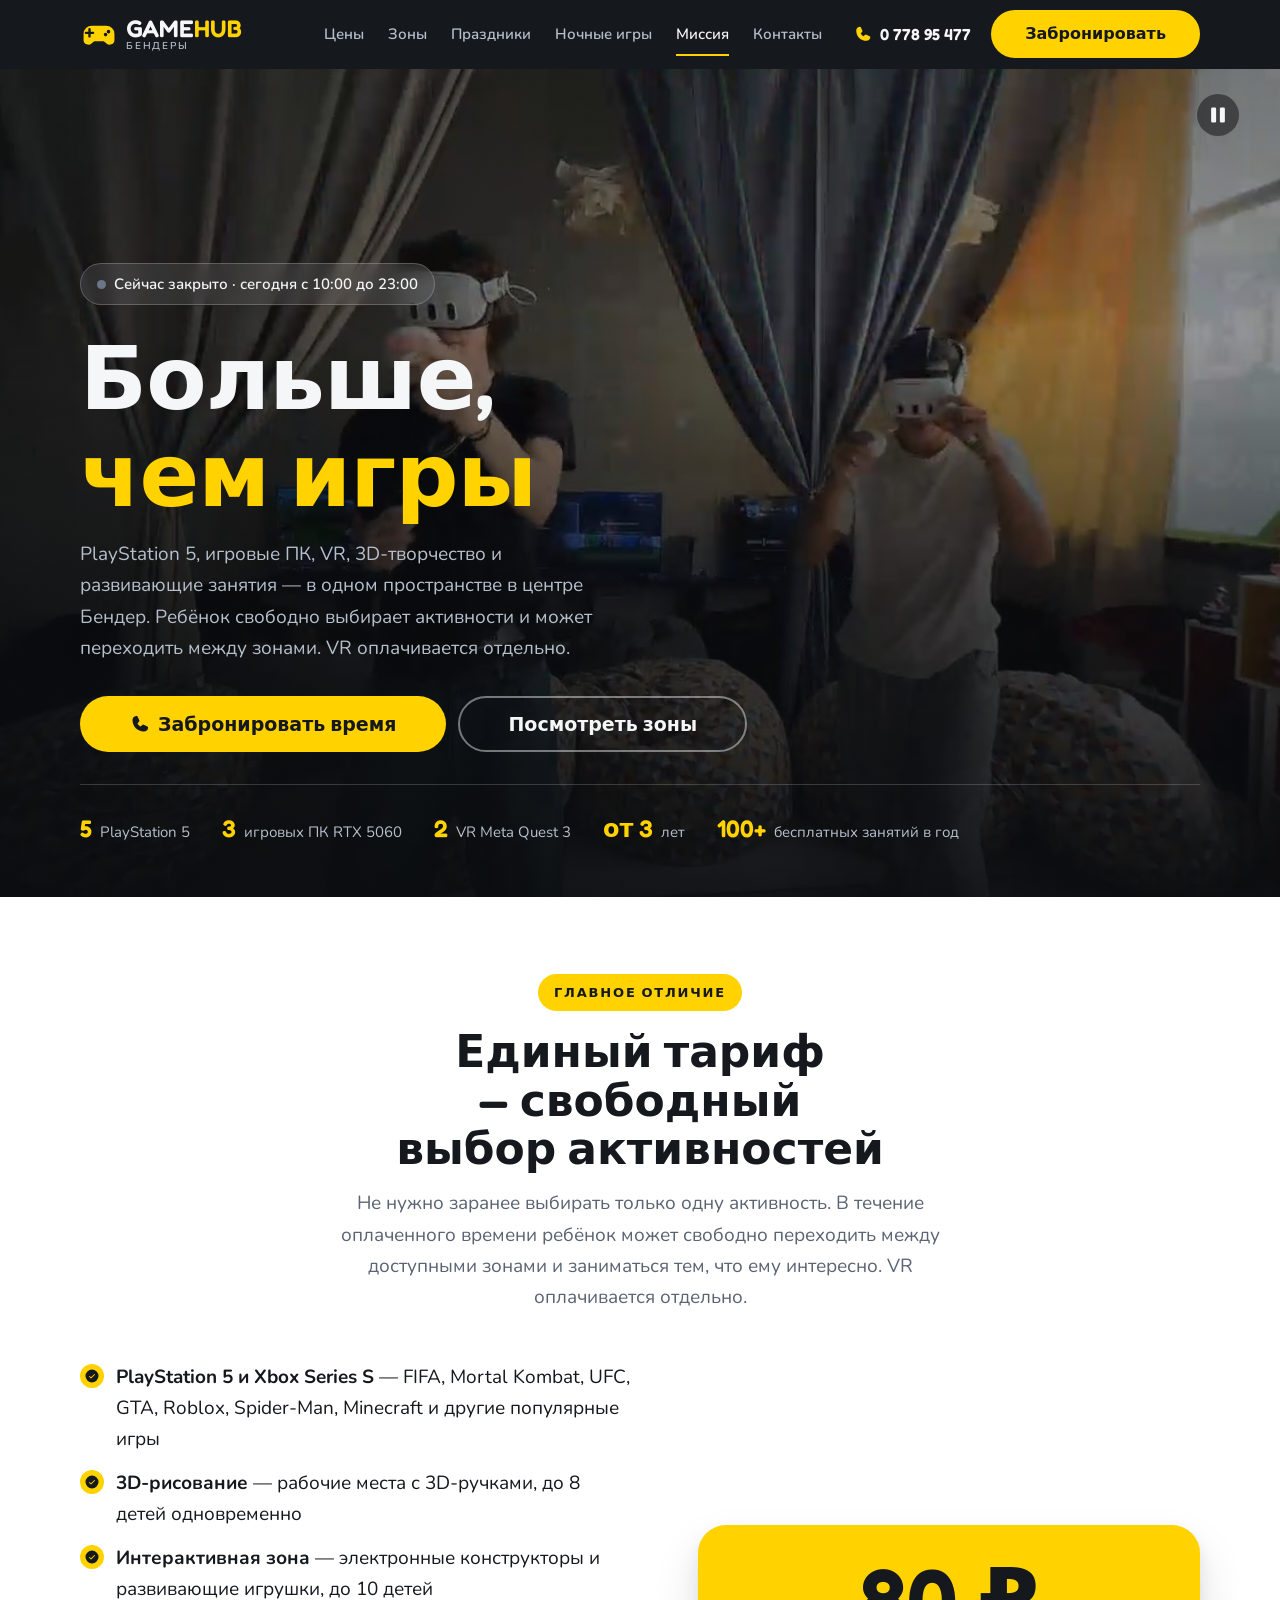
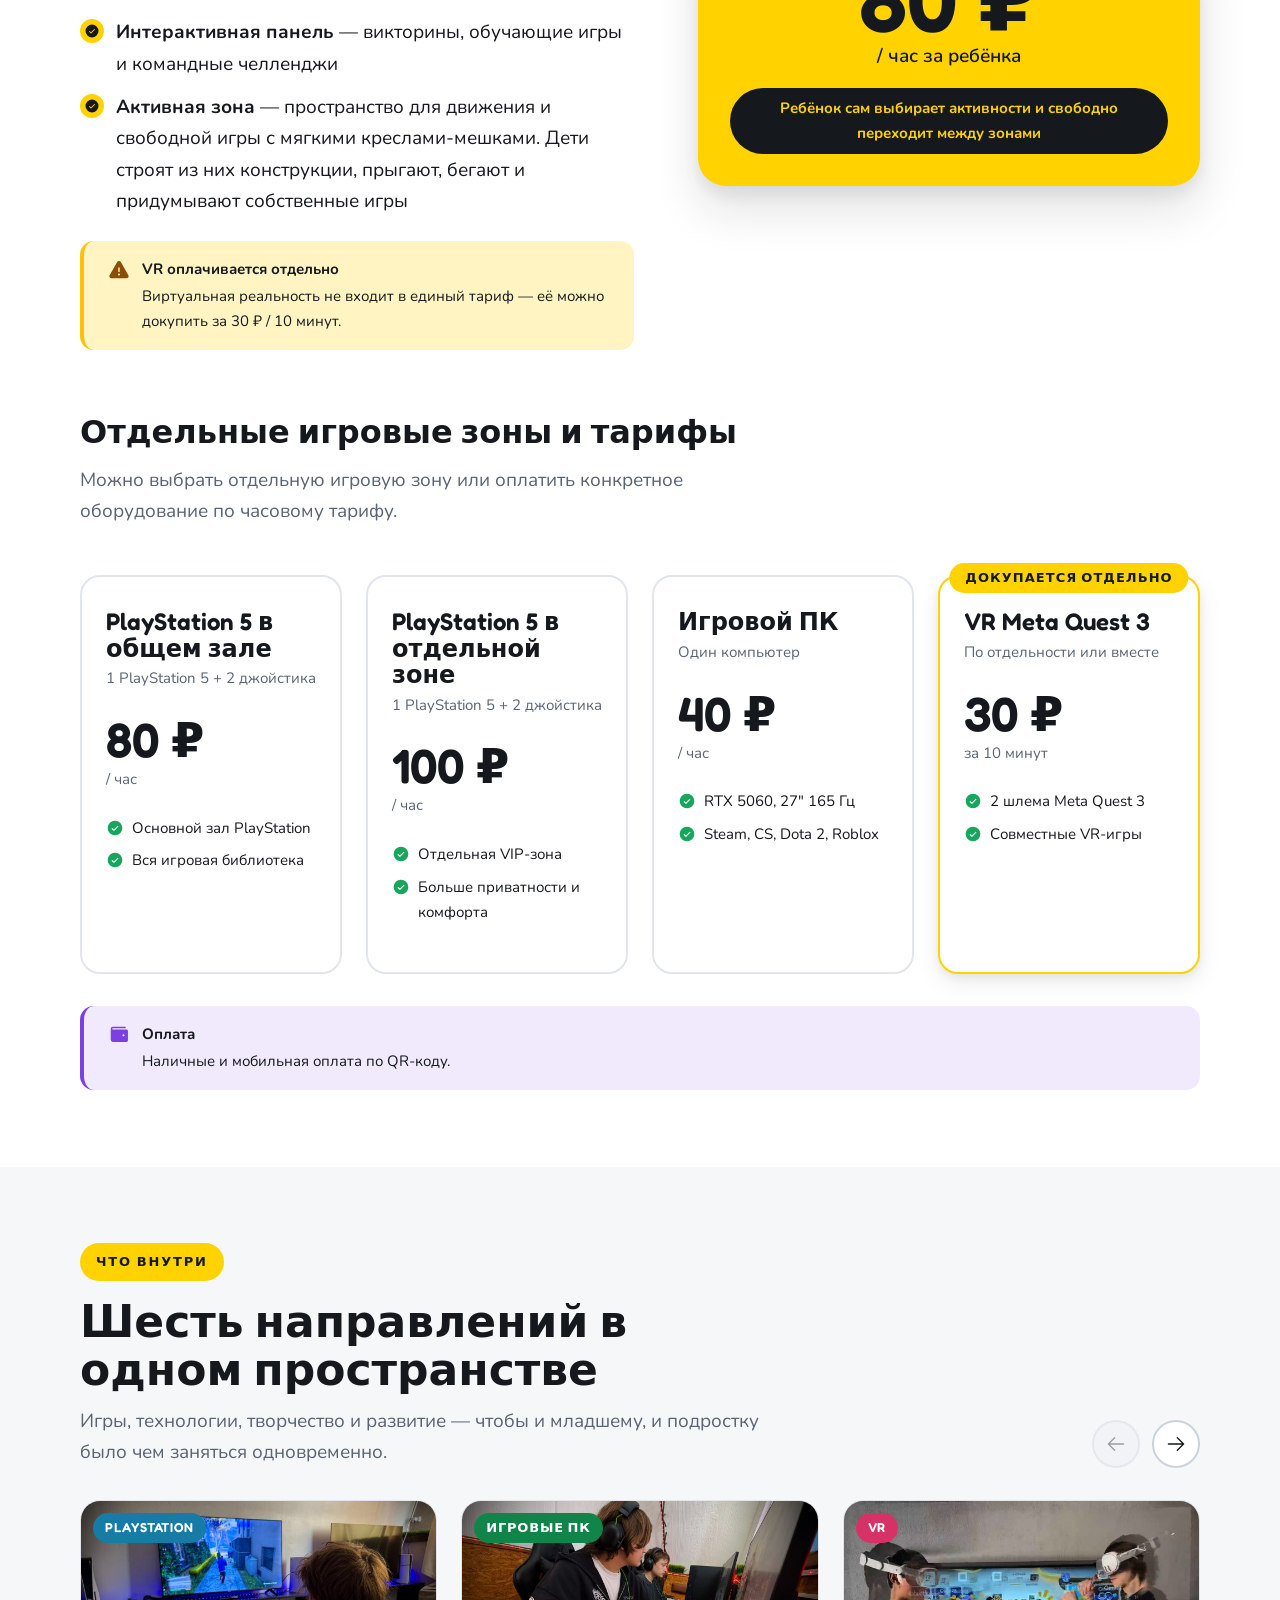
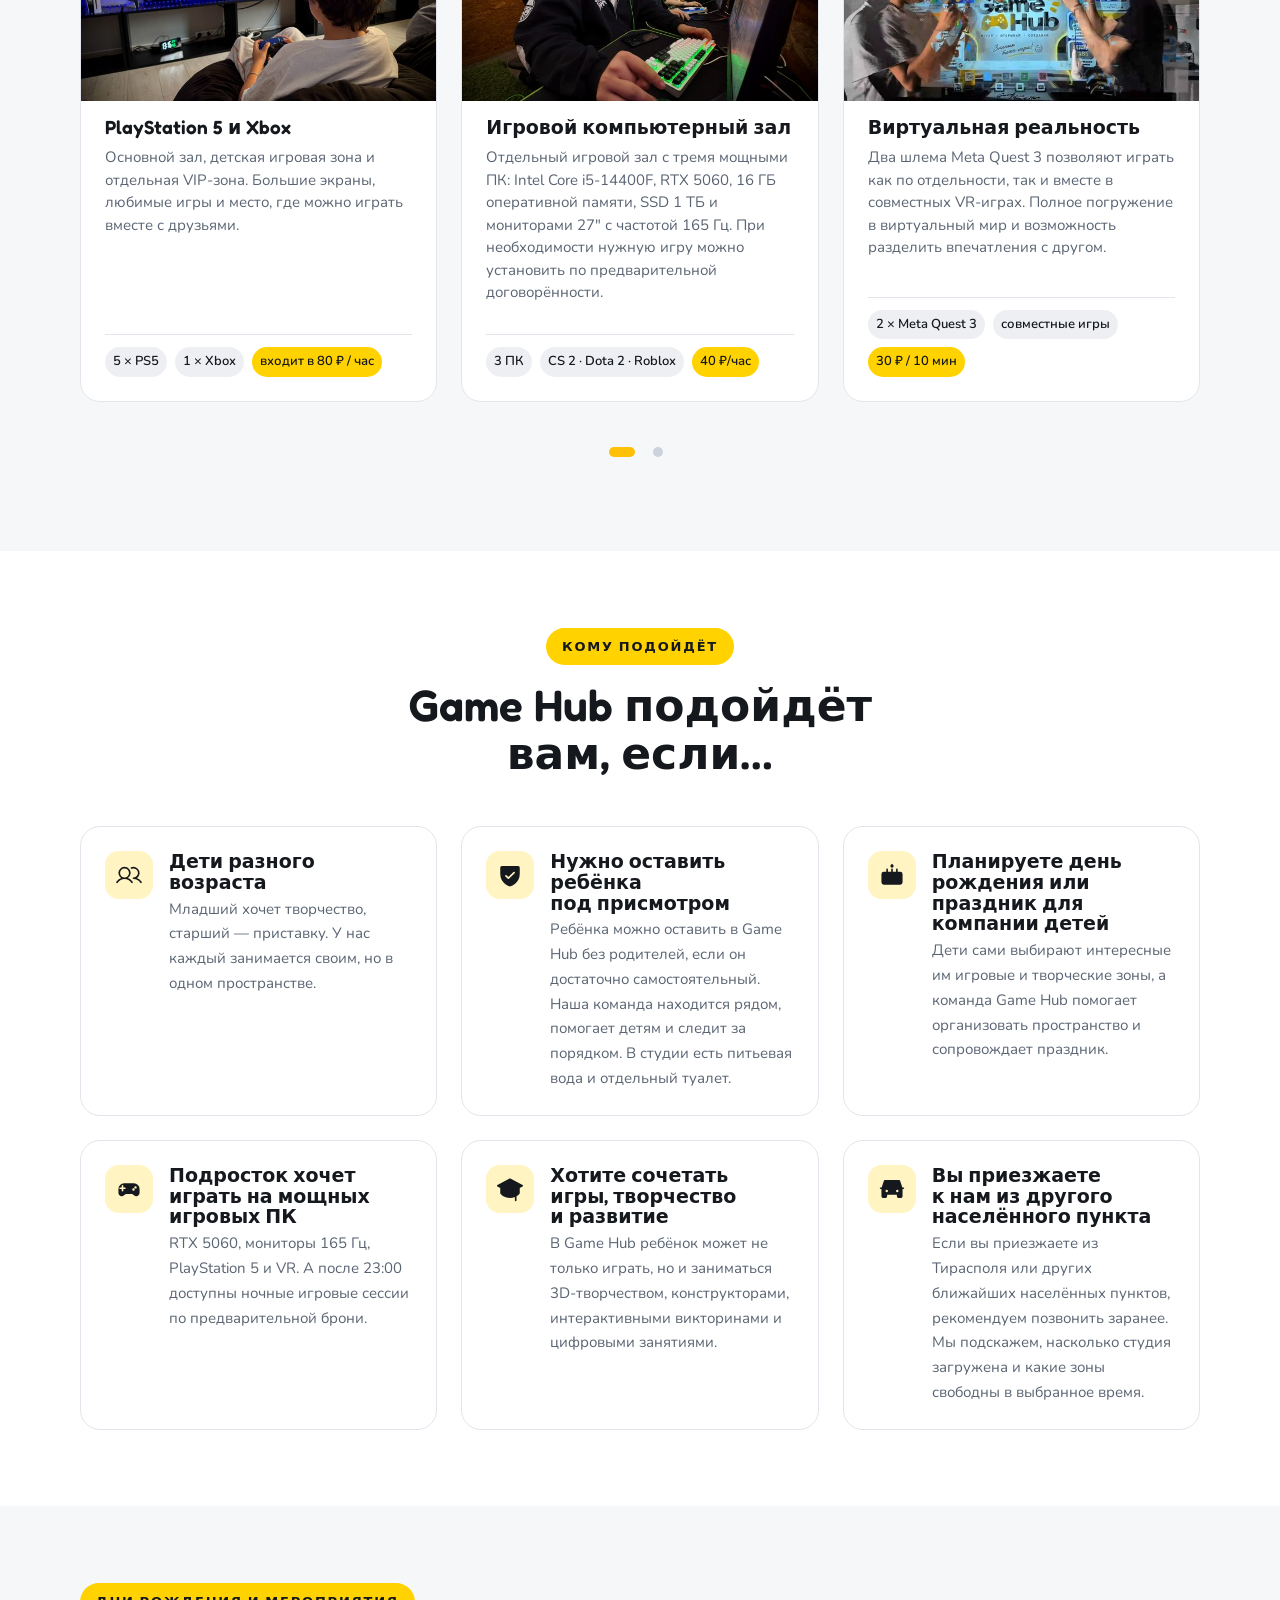
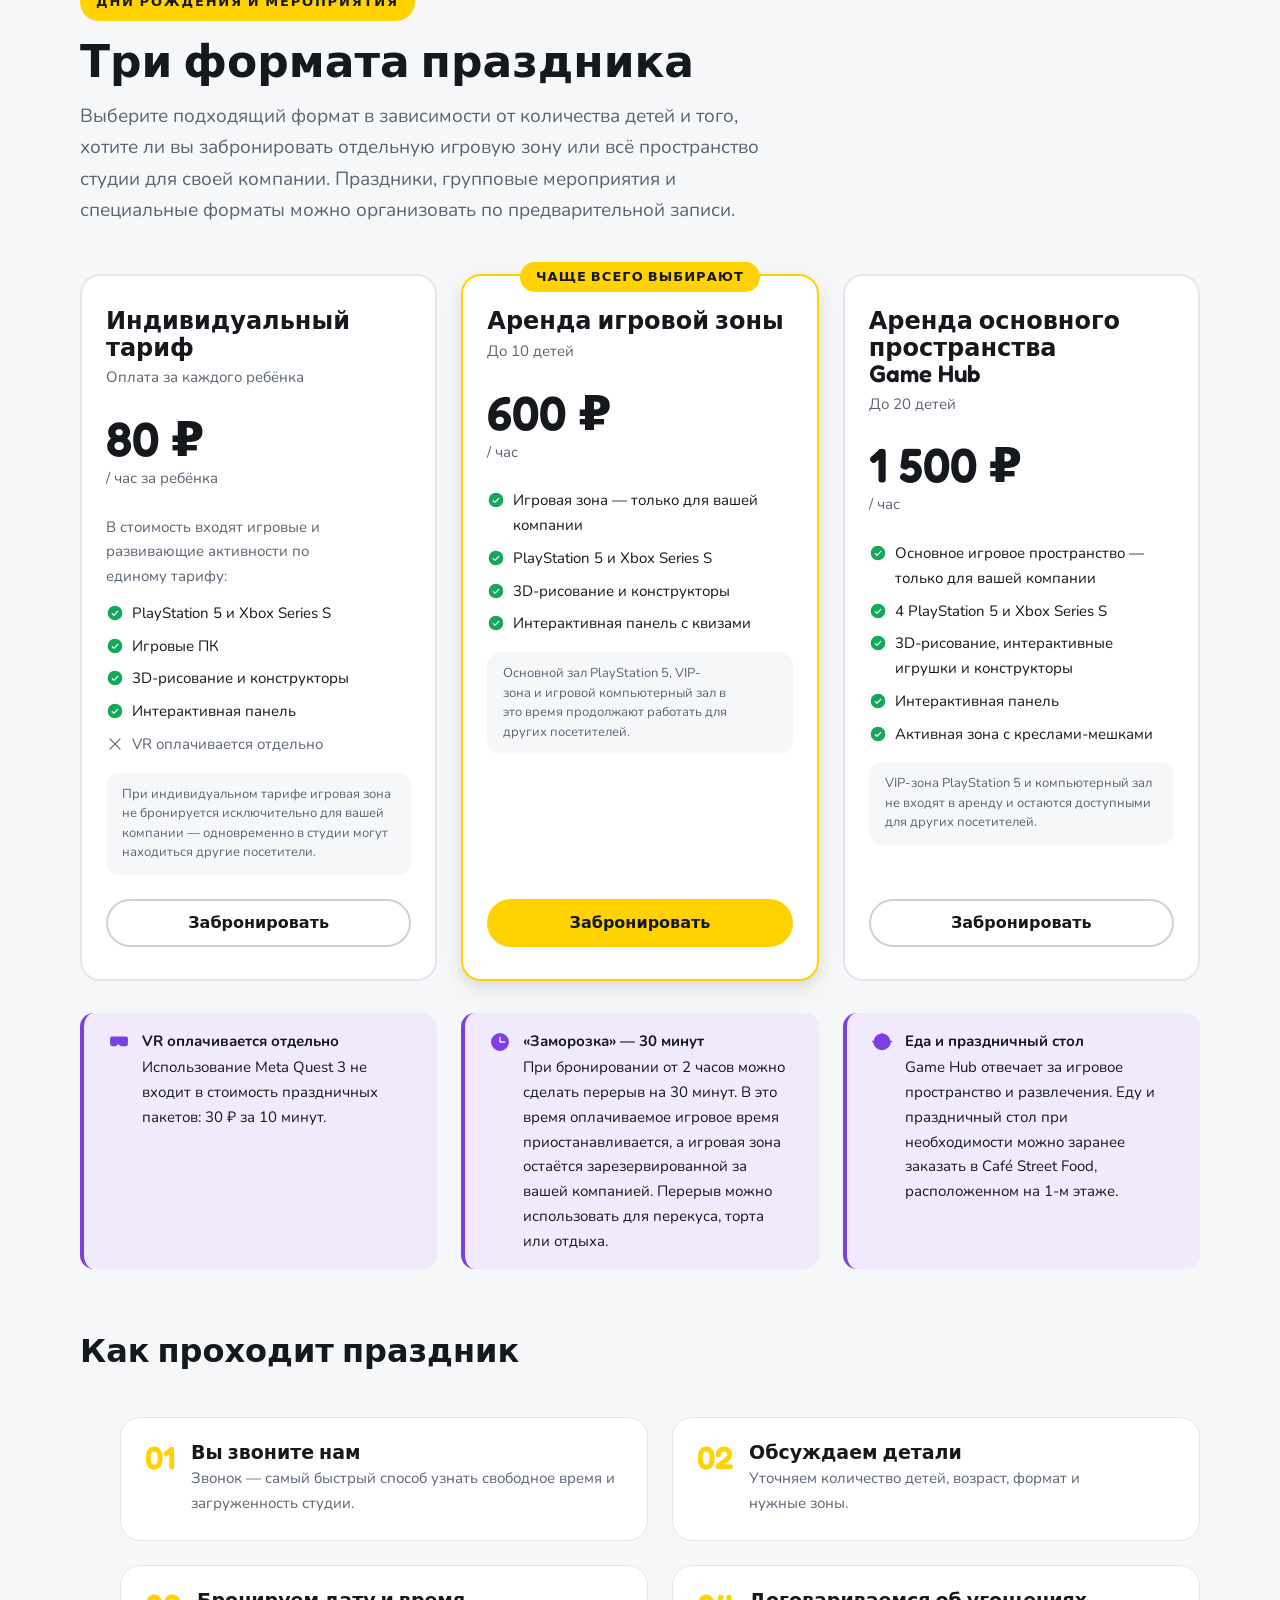
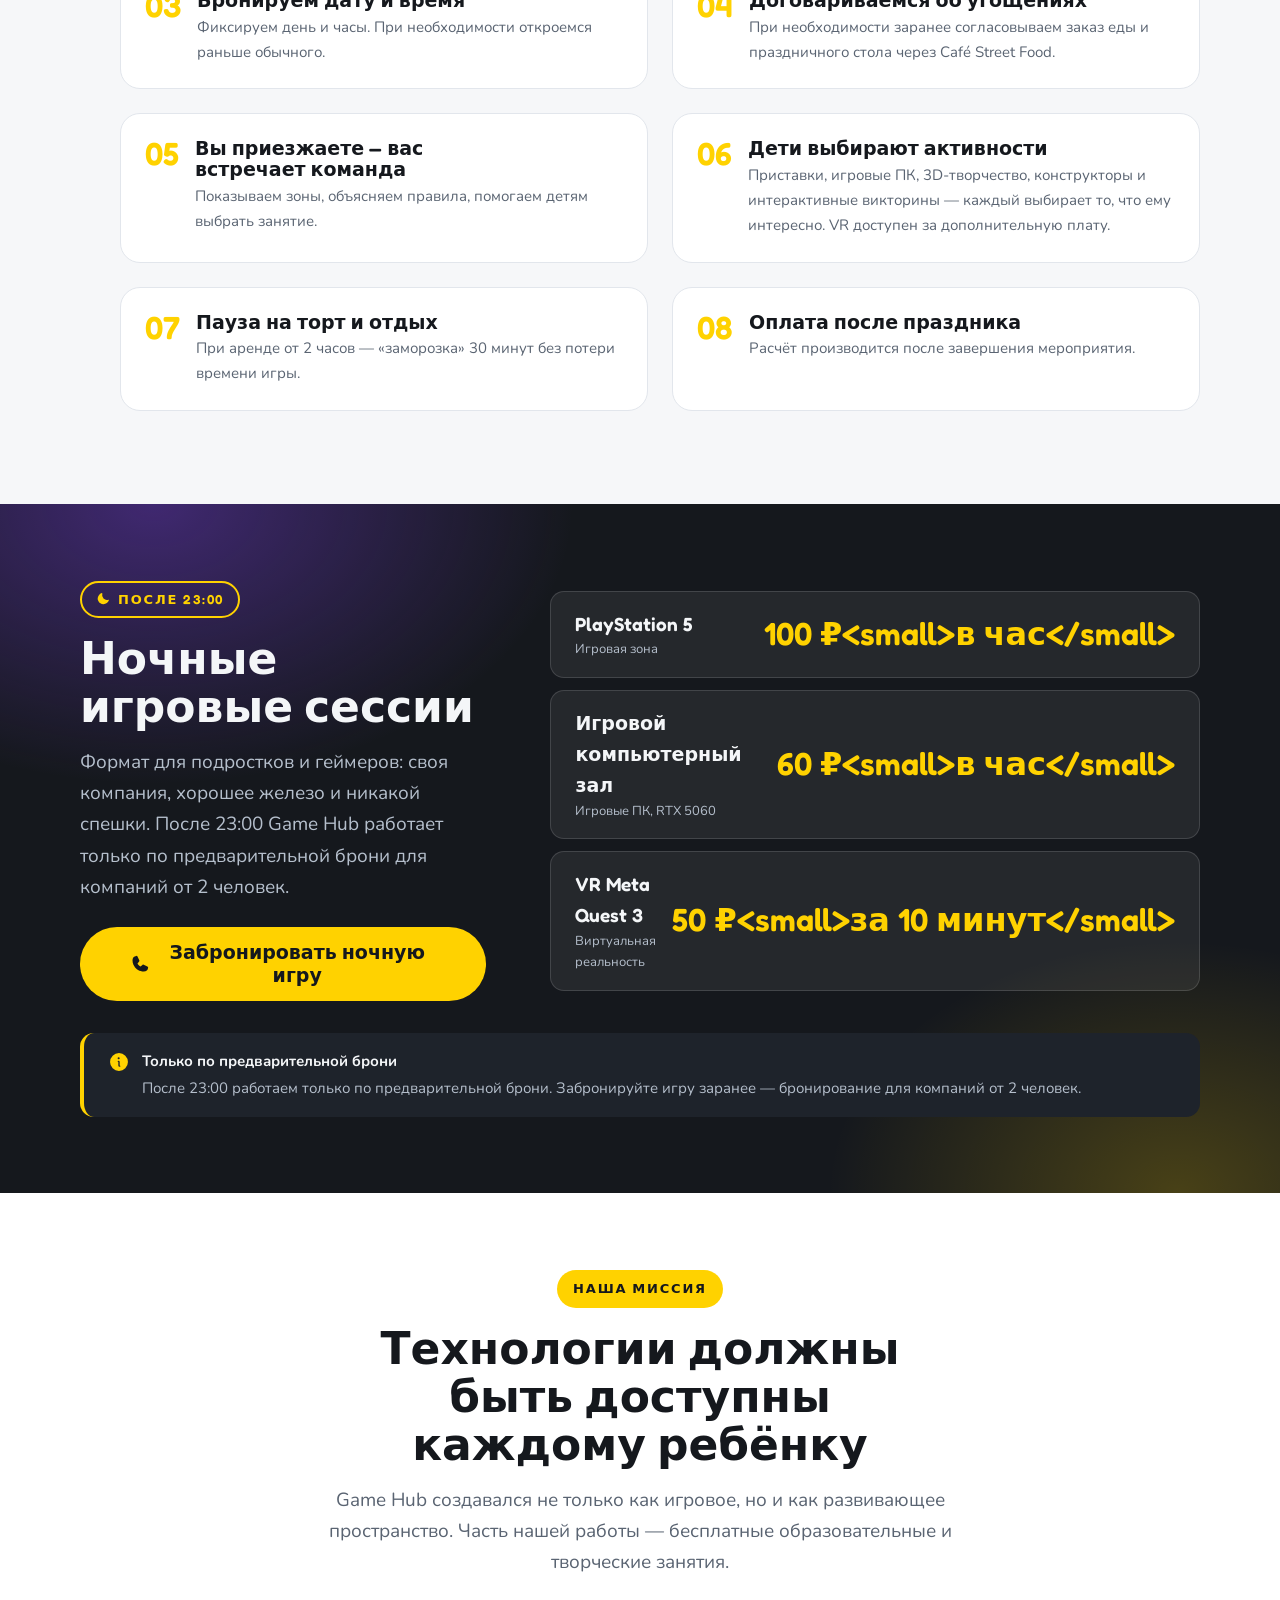
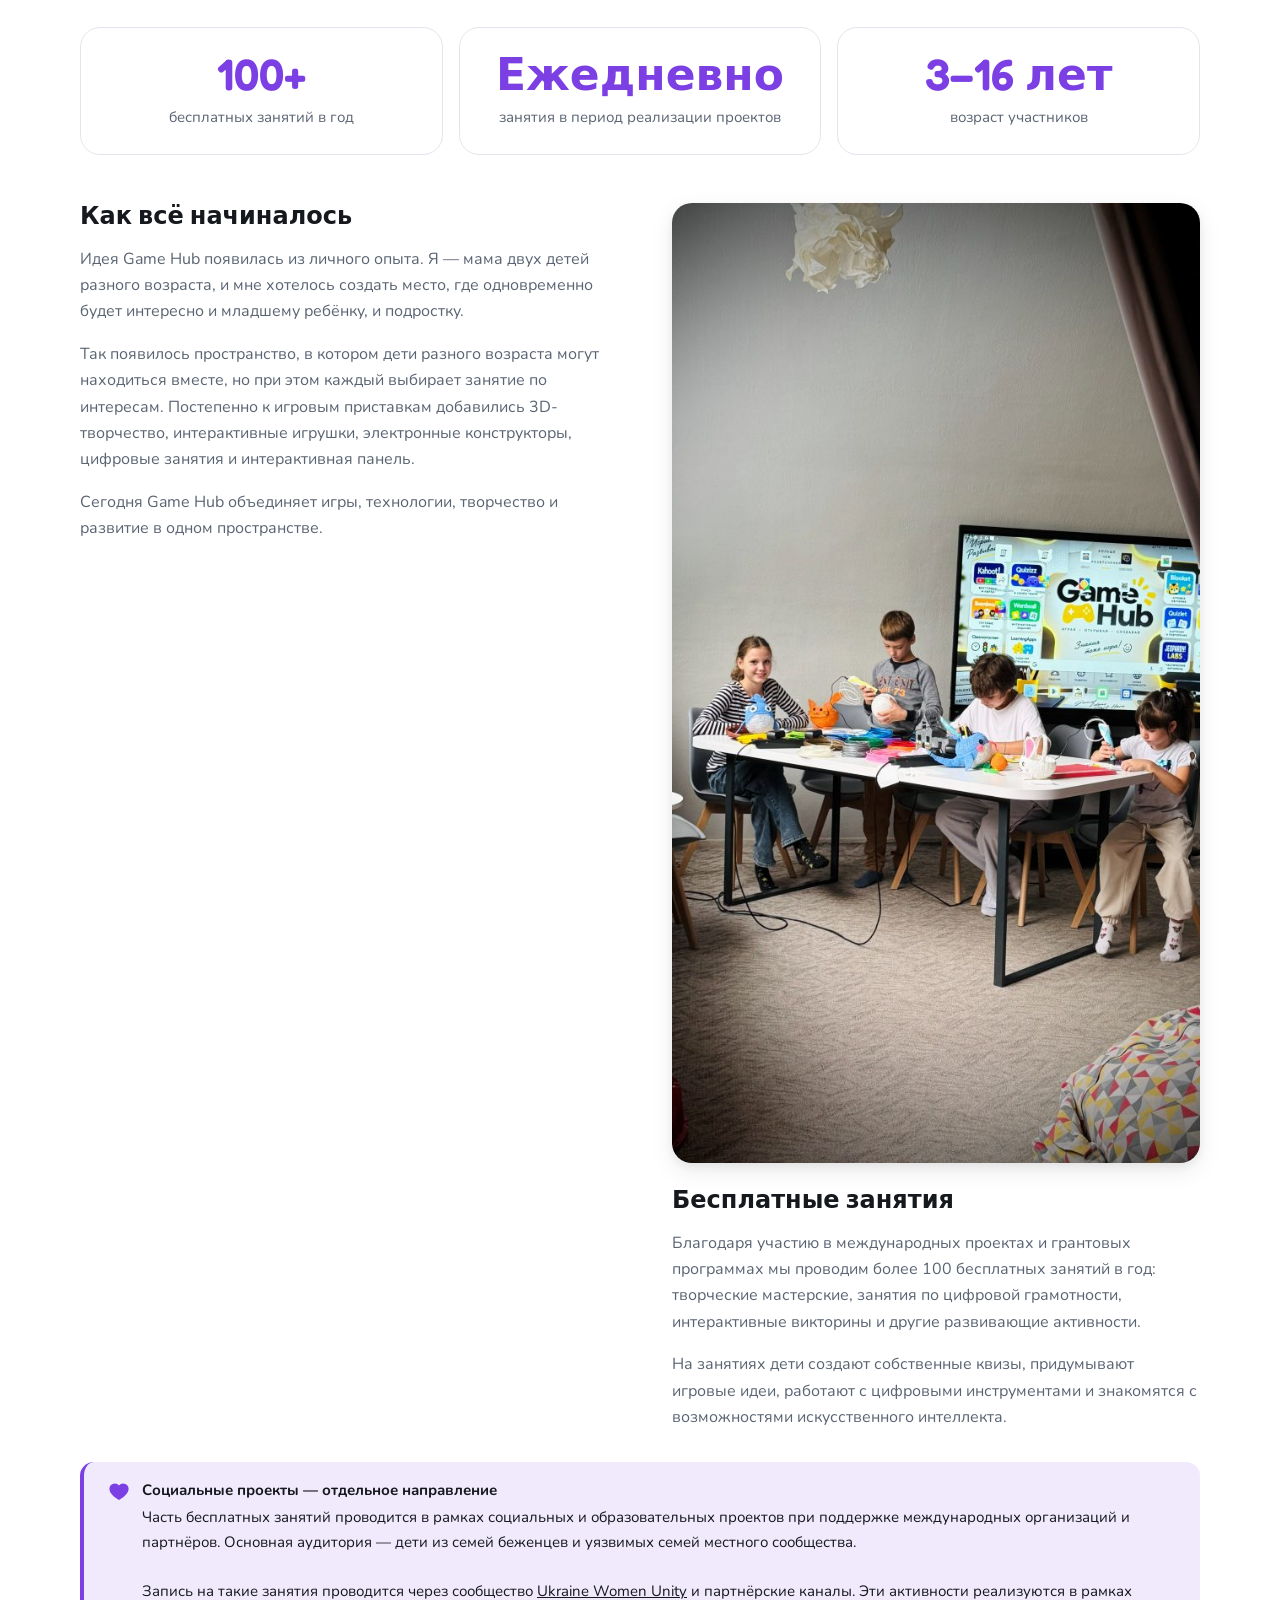
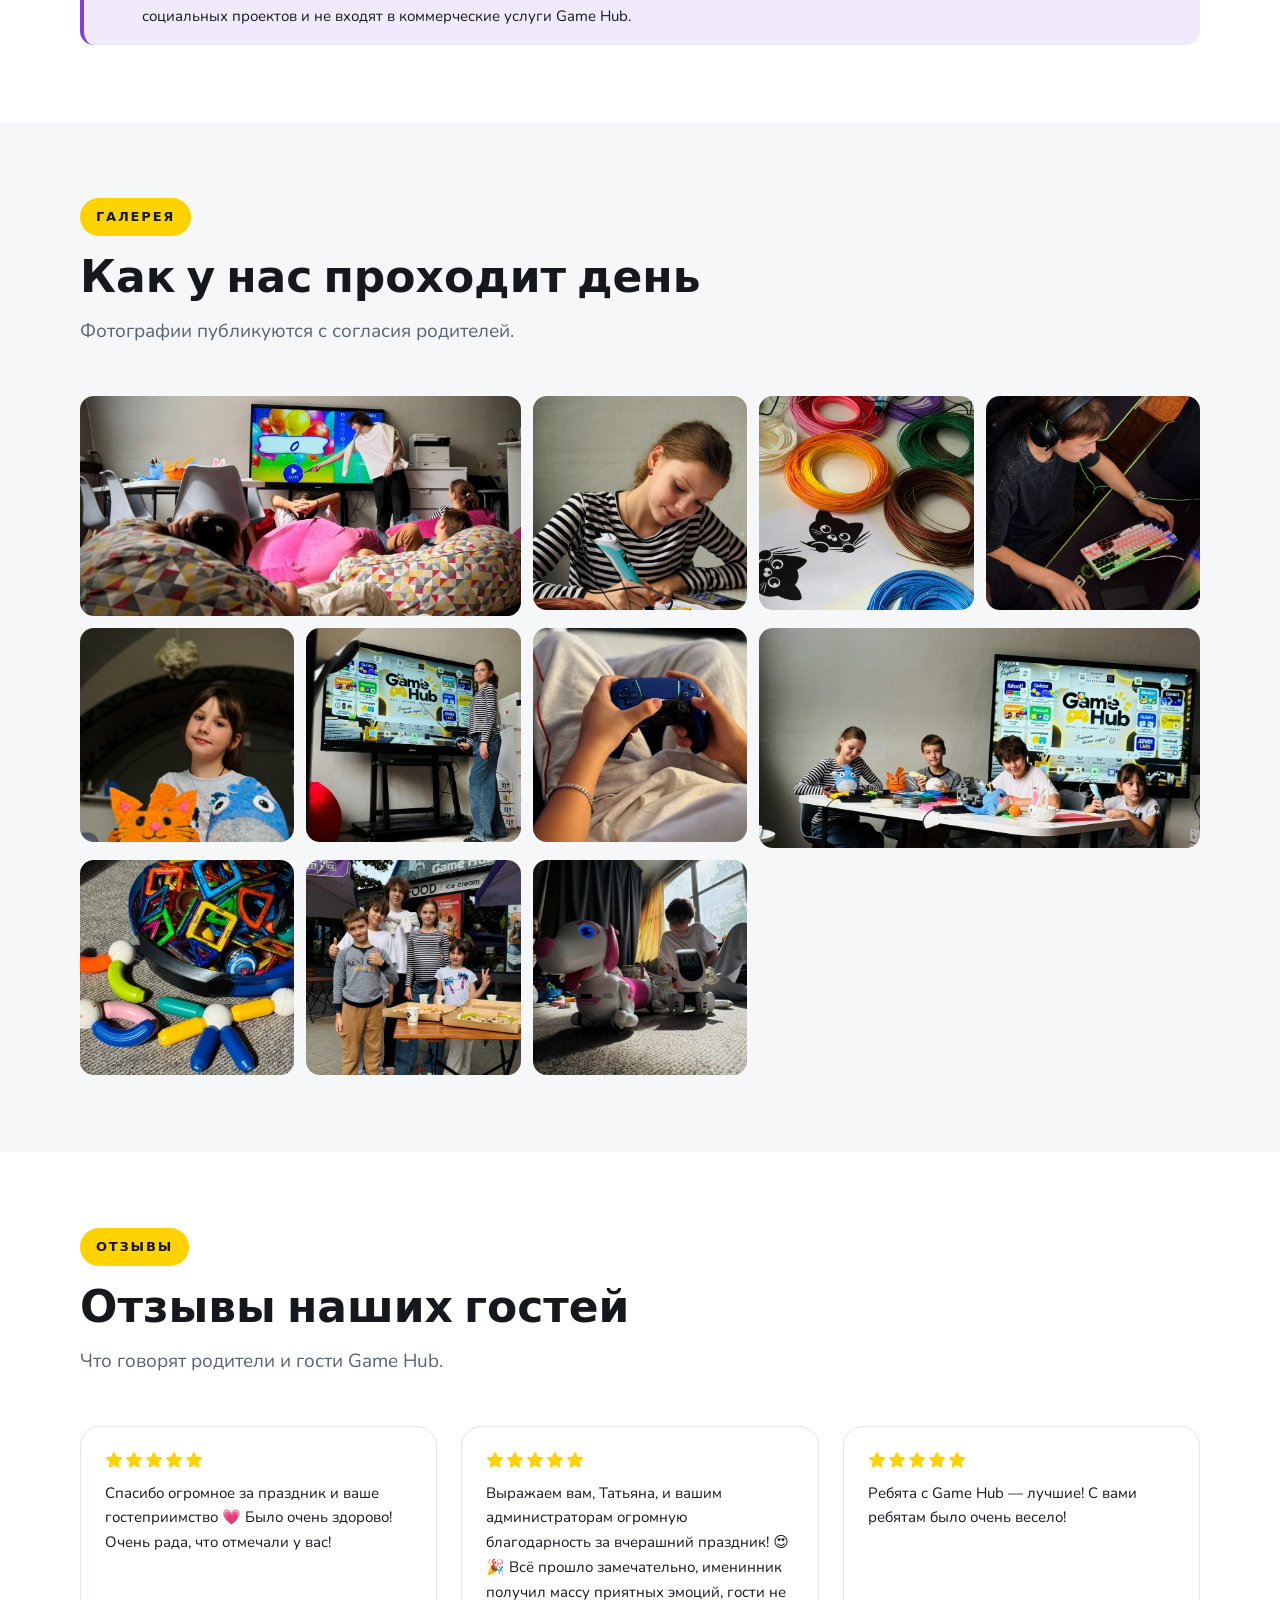
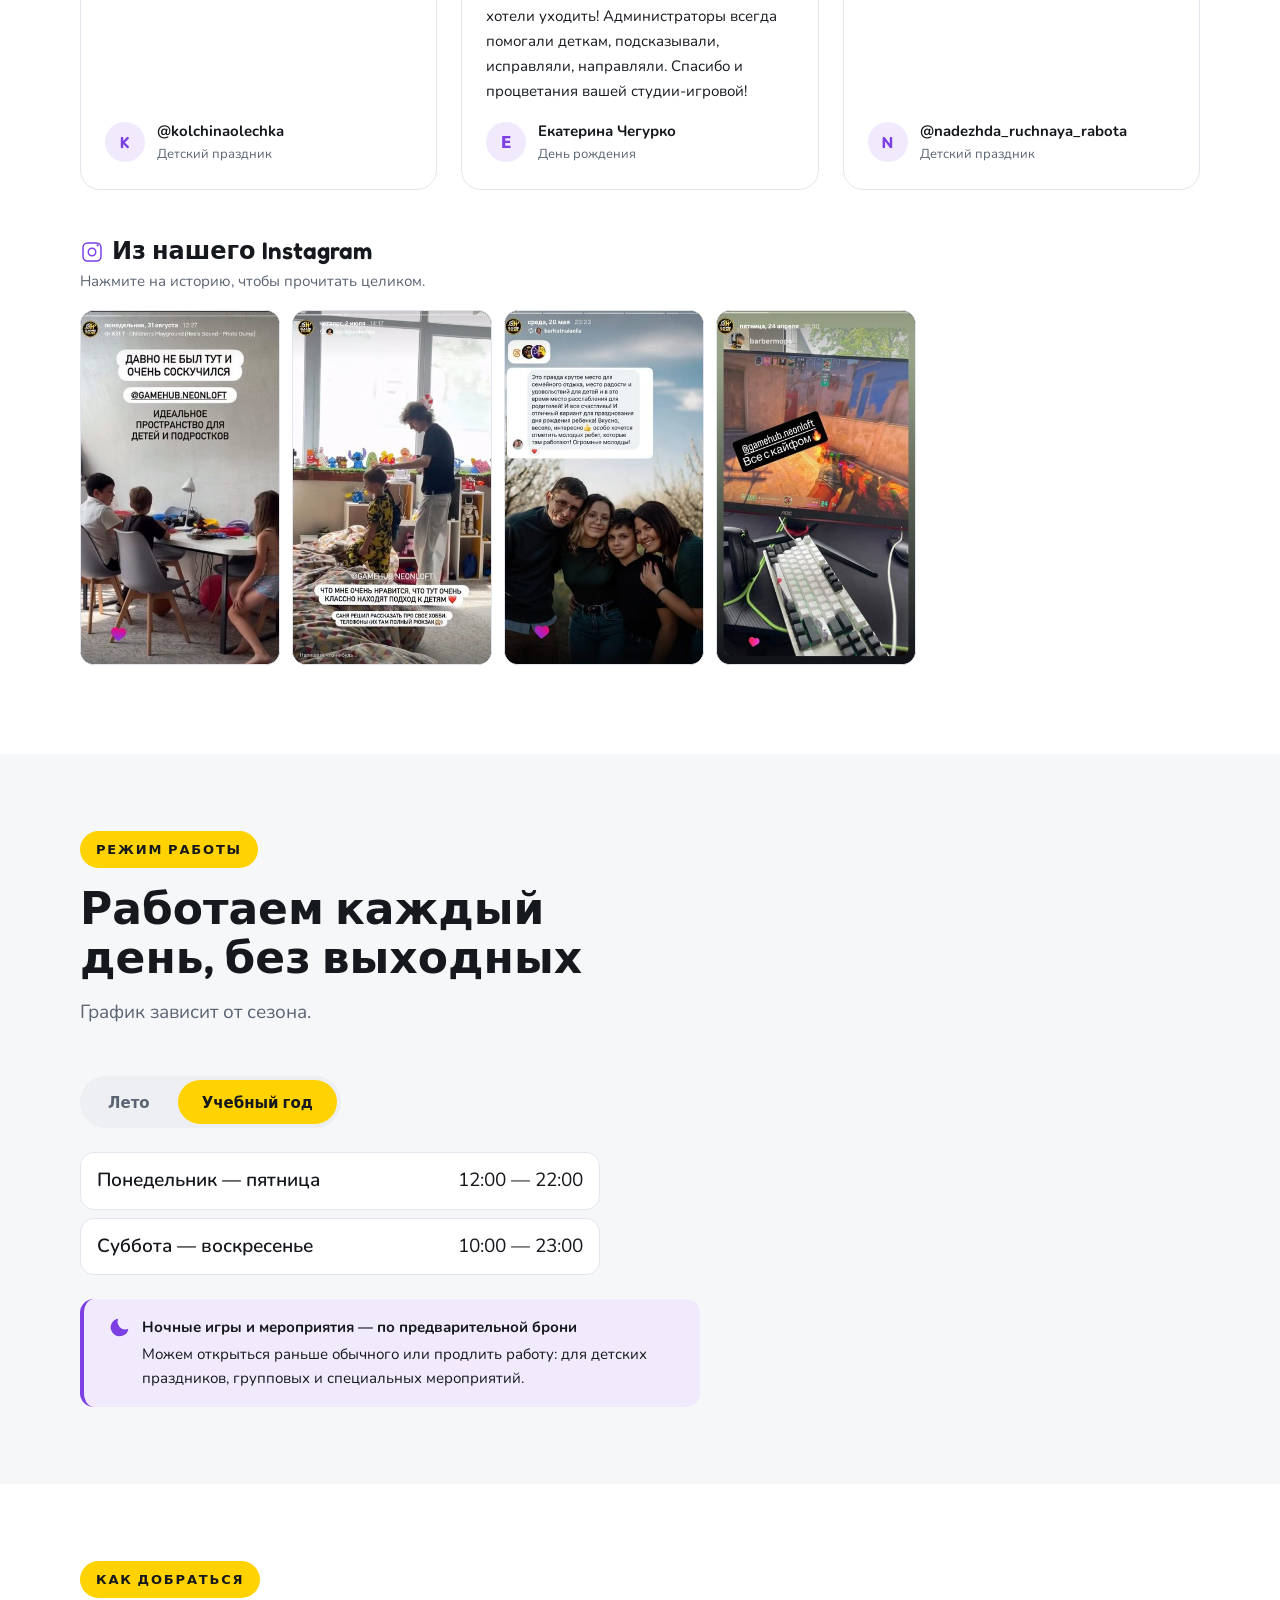
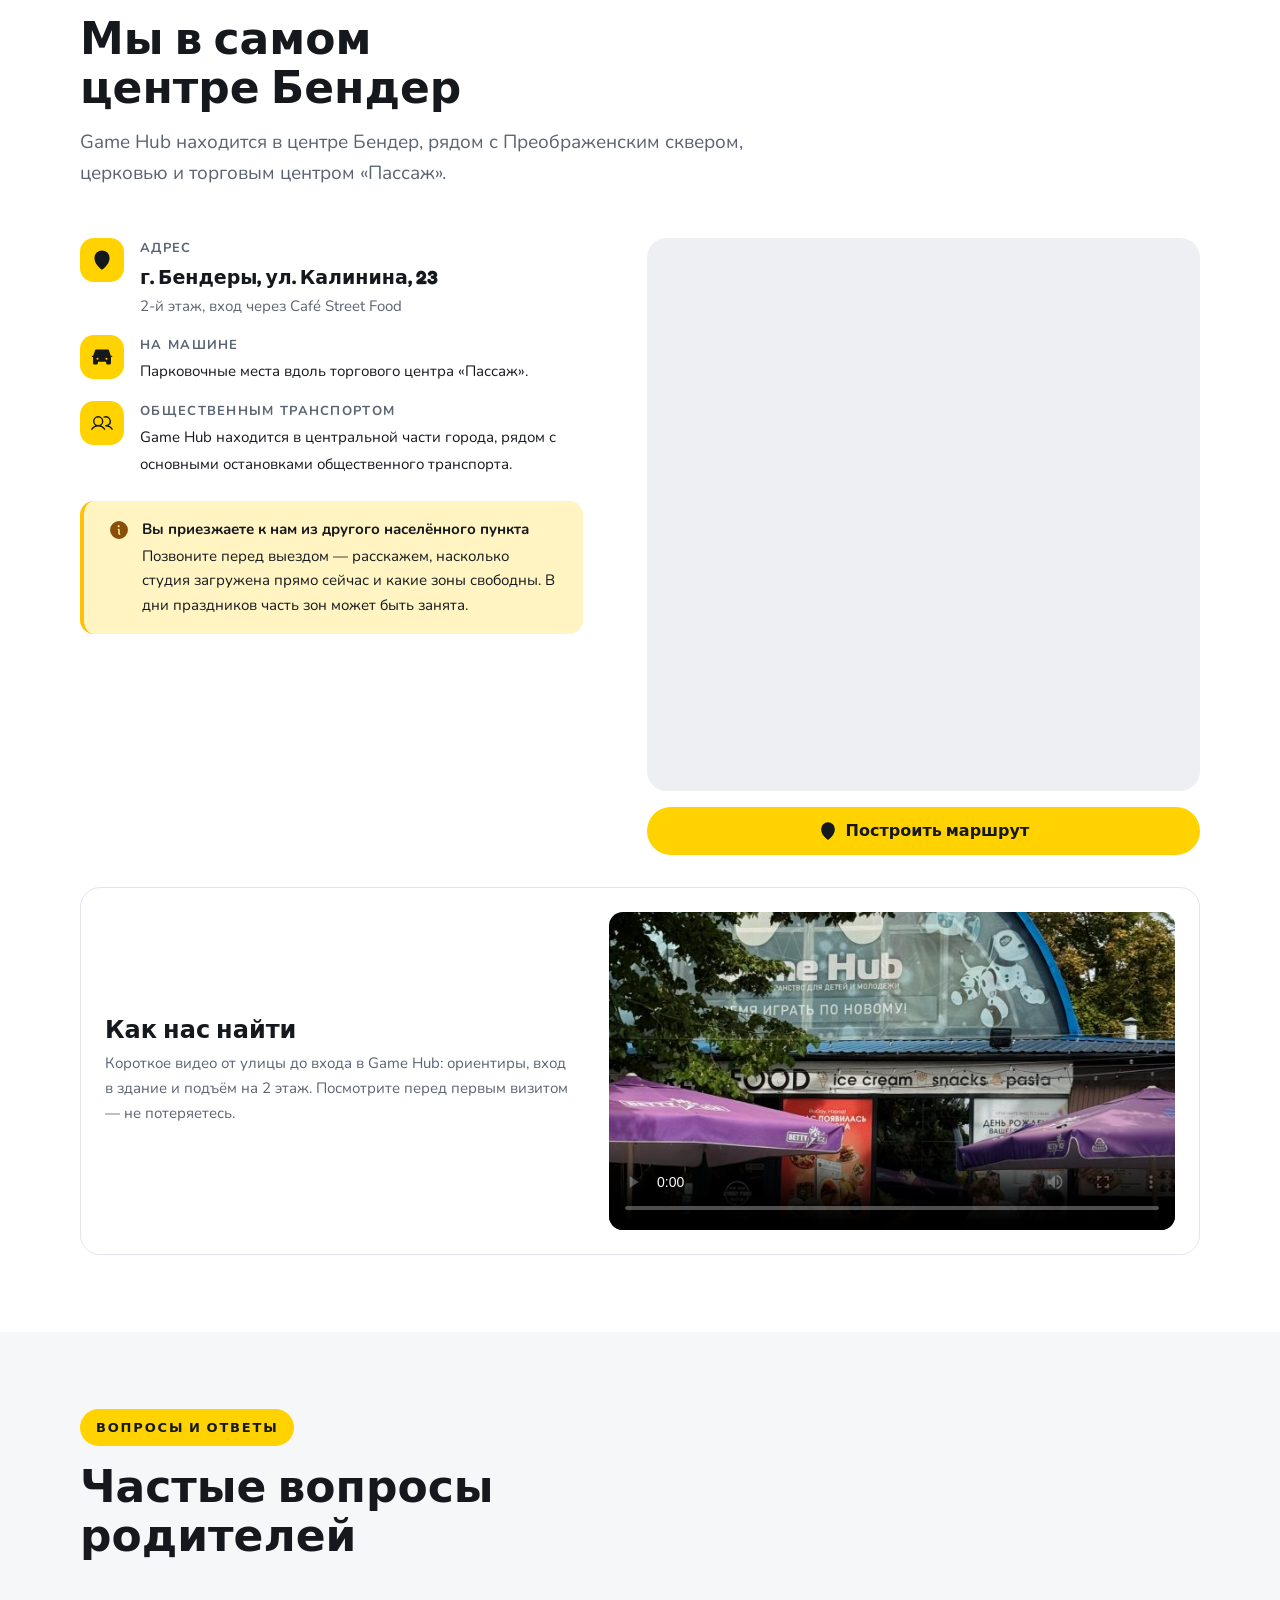
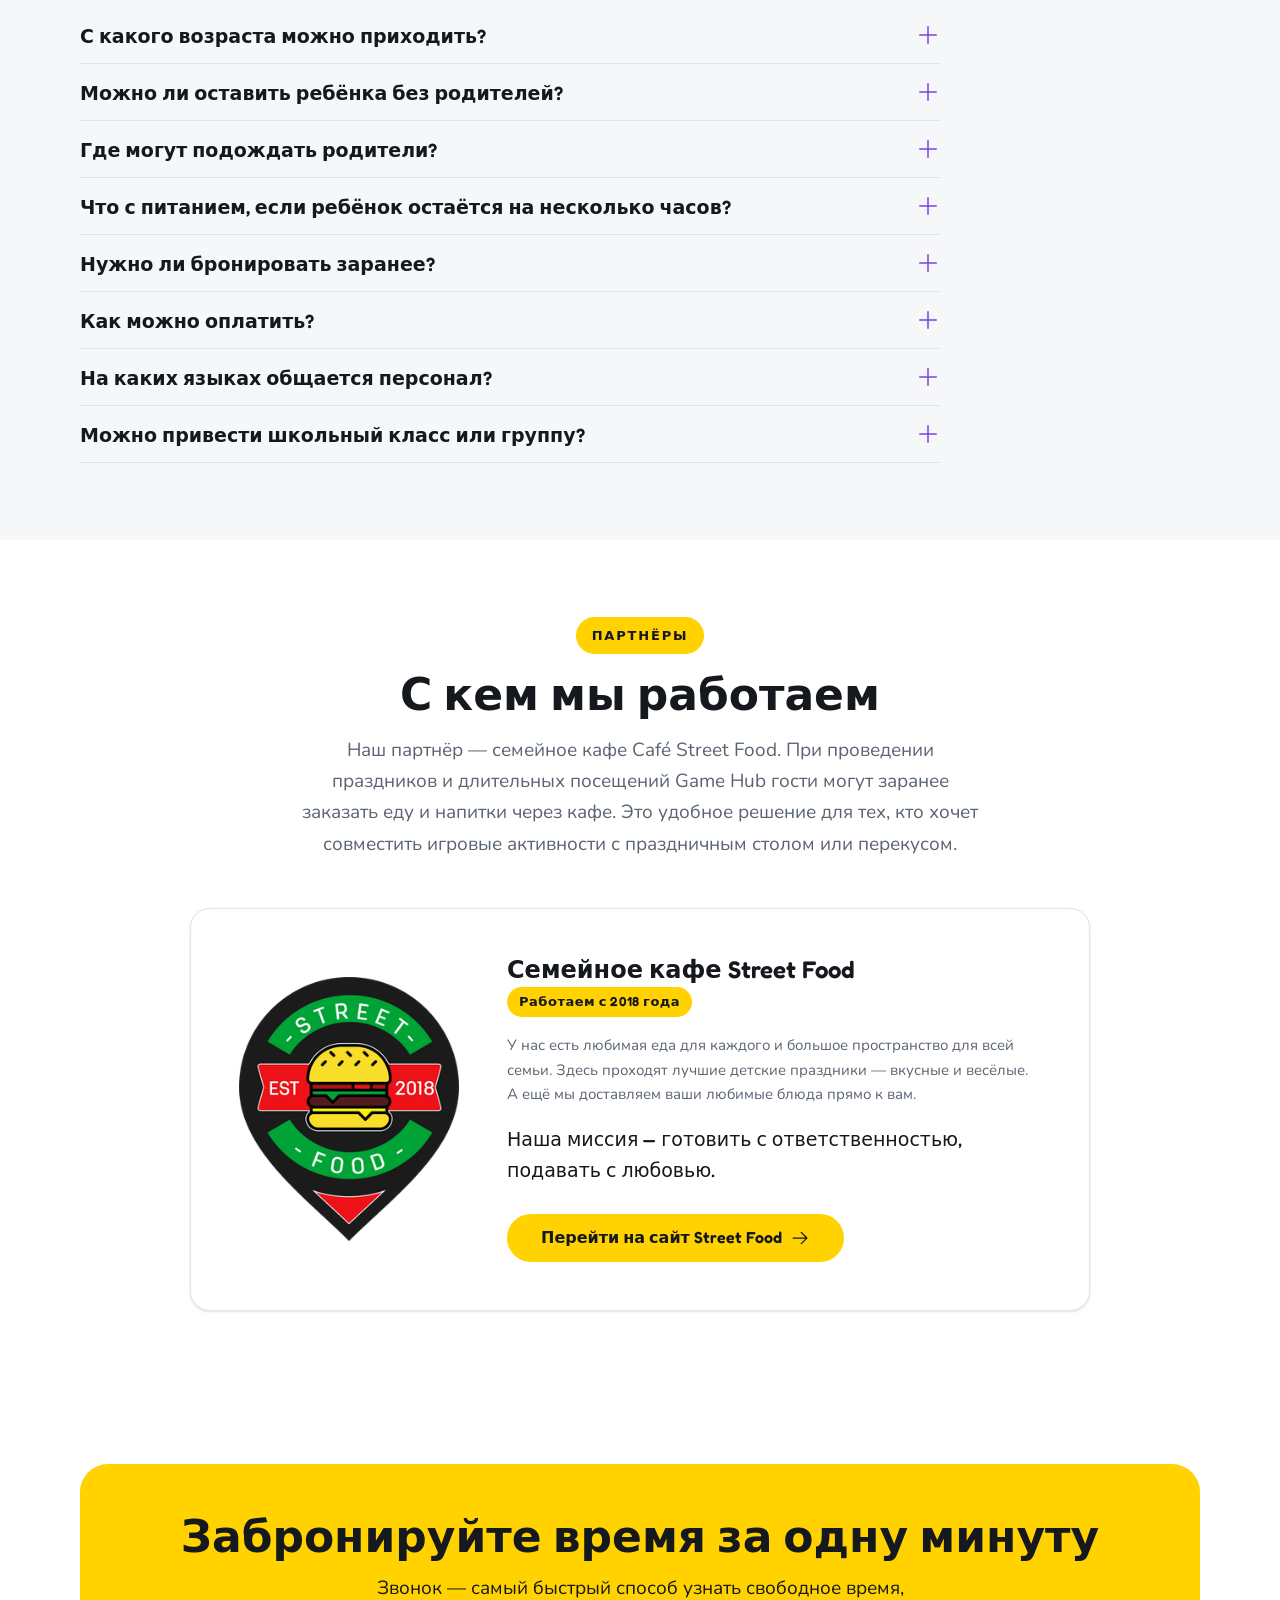
==== commit e42e106e: "Клиентский редактор контента (/edit) на базе GitHub Лёгкая CMS без бэкенда: клиент открывает /edit, " ====
--- a/index.html
+++ b/index.html
@@ -116,9 +116,9 @@
     </nav>
 
     <div class="header__actions">
-      <a class="header__phone" href="tel:+37377895477">
+      <a class="header__phone" href="tel:+37377895477" data-edit-href="contacts.phoneHref">
         <svg viewBox="0 0 256 256" aria-hidden="true"><use href="#i-phone"/></svg>
-        <span>0 778 95 477</span>
+        <span data-edit="header.phone">0 778 95 477</span>
       </a>
       <a class="btn nav-desktop-only" href="#booking">Забронировать</a>
       <button class="burger" id="burger" type="button"
@@ -137,11 +137,11 @@
 <!-- ============================== ГЕРОЙ ============================== -->
 <section class="hero">
   <div class="hero__media">
-    <video id="heroVideo"
+    <video id="heroVideo" data-edit-poster="hero.poster"
            autoplay muted loop playsinline preload="metadata"
            poster="assets/img/hero-poster.jpg"
            aria-hidden="true" tabindex="-1">
-      <source src="assets/video/hero.mp4" type="video/mp4">
+      <source src="assets/video/hero.mp4" type="video/mp4" data-edit-src="hero.video">
     </video>
   </div>
   <div class="hero__scrim"></div>
@@ -159,9 +159,9 @@
       <span id="statusText">Сегодня открыто до 23:00</span>
     </p>
 
-    <h1 class="hero__title">Больше, <em>чем игры</em></h1>
-
-    <p class="hero__lead">
+    <h1 class="hero__title"><span data-edit="hero.titleLead">Больше, </span><em data-edit="hero.titleAccent">чем игры</em></h1>
+
+    <p class="hero__lead" data-edit="hero.lead">
       PlayStation 5, игровые ПК, VR, 3D-творчество и развивающие занятия — в одном
       пространстве в центре Бендер. Ребёнок свободно выбирает активности и может
       переходить между зонами. VR оплачивается отдельно.
@@ -170,17 +170,17 @@
     <div class="btn-row hero__cta">
       <a class="btn btn--lg" href="#booking">
         <svg class="btn__icon" viewBox="0 0 256 256" aria-hidden="true"><use href="#i-phone"/></svg>
-        Забронировать время
+        <span data-edit="hero.cta1">Забронировать время</span>
       </a>
-      <a class="btn btn--lg btn--on-dark" href="#zones">Посмотреть зоны</a>
+      <a class="btn btn--lg btn--on-dark" href="#zones" data-edit="hero.cta2">Посмотреть зоны</a>
     </div>
 
     <ul class="hero__facts">
-      <li class="fact"><span class="fact__num">5</span><span class="fact__label">PlayStation 5</span></li>
-      <li class="fact"><span class="fact__num">3</span><span class="fact__label">игровых ПК RTX 5060</span></li>
-      <li class="fact"><span class="fact__num">2</span><span class="fact__label">VR Meta Quest 3</span></li>
-      <li class="fact"><span class="fact__num">от 3</span><span class="fact__label">лет</span></li>
-      <li class="fact"><span class="fact__num">100+</span><span class="fact__label">бесплатных занятий в год</span></li>
+      <li class="fact"><span class="fact__num" data-edit="hero.fact1num">5</span><span class="fact__label" data-edit="hero.fact1label">PlayStation 5</span></li>
+      <li class="fact"><span class="fact__num" data-edit="hero.fact2num">3</span><span class="fact__label" data-edit="hero.fact2label">игровых ПК RTX 5060</span></li>
+      <li class="fact"><span class="fact__num" data-edit="hero.fact3num">2</span><span class="fact__label" data-edit="hero.fact3label">VR Meta Quest 3</span></li>
+      <li class="fact"><span class="fact__num" data-edit="hero.fact4num">от 3</span><span class="fact__label" data-edit="hero.fact4label">лет</span></li>
+      <li class="fact"><span class="fact__num" data-edit="hero.fact5num">100+</span><span class="fact__label" data-edit="hero.fact5label">бесплатных занятий в год</span></li>
     </ul>
 
   </div>
@@ -192,8 +192,8 @@
 
     <div class="section__head section__head--center reveal">
       <span class="eyebrow">Главное отличие</span>
-      <h2 class="section__title">Единый тариф — свободный выбор активностей</h2>
-      <p class="section__lead">
+      <h2 class="section__title" data-edit="rate.title">Единый тариф — свободный выбор активностей</h2>
+      <p class="section__lead" data-edit="rate.lead">
         Не нужно заранее выбирать только одну активность. В течение оплаченного
         времени ребёнок может свободно переходить между доступными зонами
         и заниматься тем, что ему интересно. VR оплачивается отдельно.
@@ -241,9 +241,9 @@
 
       <div class="reveal">
         <div class="pricecard">
-          <span class="pricecard__amount">80 ₽</span>
-          <span class="pricecard__unit">/ час за ребёнка</span>
-          <span class="pricecard__note">Ребёнок сам выбирает активности и свободно
+          <span class="pricecard__amount" data-edit="rate.price">80 ₽</span>
+          <span class="pricecard__unit" data-edit="rate.unit">/ час за ребёнка</span>
+          <span class="pricecard__note" data-edit="rate.note">Ребёнок сам выбирает активности и свободно
             переходит между зонами</span>
         </div>
       </div>
@@ -262,7 +262,7 @@
       <article class="package">
         <h4 class="package__name">PlayStation 5 в общем зале</h4>
         <p class="package__for">1 PlayStation 5 + 2 джойстика</p>
-        <p class="package__price">80 ₽</p>
+        <p class="package__price" data-edit="sep.ps5hall">80 ₽</p>
         <p class="package__unit">/ час</p>
         <ul class="package__list">
           <li><svg viewBox="0 0 256 256" aria-hidden="true"><use href="#i-check"/></svg>Основной зал PlayStation</li>
@@ -273,7 +273,7 @@
       <article class="package">
         <h4 class="package__name">PlayStation 5 в отдельной зоне</h4>
         <p class="package__for">1 PlayStation 5 + 2 джойстика</p>
-        <p class="package__price">100 ₽</p>
+        <p class="package__price" data-edit="sep.ps5vip">100 ₽</p>
         <p class="package__unit">/ час</p>
         <ul class="package__list">
           <li><svg viewBox="0 0 256 256" aria-hidden="true"><use href="#i-check"/></svg>Отдельная VIP-зона</li>
@@ -284,7 +284,7 @@
       <article class="package">
         <h4 class="package__name">Игровой ПК</h4>
         <p class="package__for">Один компьютер</p>
-        <p class="package__price">40 ₽</p>
+        <p class="package__price" data-edit="sep.pc">40 ₽</p>
         <p class="package__unit">/ час</p>
         <ul class="package__list">
           <li><svg viewBox="0 0 256 256" aria-hidden="true"><use href="#i-check"/></svg>RTX 5060, 27" 165 Гц</li>
@@ -296,7 +296,7 @@
         <span class="package__badge">Докупается отдельно</span>
         <h4 class="package__name">VR Meta Quest 3</h4>
         <p class="package__for">По отдельности или вместе</p>
-        <p class="package__price">30 ₽</p>
+        <p class="package__price" data-edit="sep.vr">30 ₽</p>
         <p class="package__unit">за 10 минут</p>
         <ul class="package__list">
           <li><svg viewBox="0 0 256 256" aria-hidden="true"><use href="#i-check"/></svg>2 шлема Meta Quest 3</li>
@@ -351,12 +351,12 @@
 
       <article class="zone">
         <div class="zone__figure">
-          <img src="assets/img/photo-19-640.jpg" srcset="assets/img/photo-19-640.jpg 640w, assets/img/photo-19-1280.jpg 1280w" sizes="(min-width:1024px) 380px, (min-width:640px) 50vw, 100vw" width="640" height="360" loading="lazy" decoding="async" alt="Подросток играет на PlayStation 5 на большом экране в игровом зале Game Hub">
+          <img data-edit-src="zones.z1img" src="assets/img/photo-19-640.jpg" srcset="assets/img/photo-19-640.jpg 640w, assets/img/photo-19-1280.jpg 1280w" sizes="(min-width:1024px) 380px, (min-width:640px) 50vw, 100vw" width="640" height="360" loading="lazy" decoding="async" alt="Подросток играет на PlayStation 5 на большом экране в игровом зале Game Hub">
           <span class="zone__tag" style="--tag: var(--tag-playstation)">PlayStation</span>
         </div>
         <div class="zone__body">
-          <h3 class="zone__title">PlayStation 5 и Xbox</h3>
-          <p class="zone__text">
+          <h3 class="zone__title" data-edit="zones.z1title">PlayStation 5 и Xbox</h3>
+          <p class="zone__text" data-edit="zones.z1text">
             Основной зал, детская игровая зона и отдельная VIP-зона. Большие экраны,
             любимые игры и место, где можно играть вместе с друзьями.
           </p>
@@ -370,12 +370,12 @@
 
       <article class="zone">
         <div class="zone__figure">
-          <img src="assets/img/photo-25-640.jpg" srcset="assets/img/photo-25-640.jpg 640w, assets/img/photo-25-1280.jpg 1280w" sizes="(min-width:1024px) 380px, (min-width:640px) 50vw, 100vw" width="640" height="360" loading="lazy" decoding="async" alt="Подростки за игровыми компьютерами в компьютерном кабинете Game Hub">
+          <img data-edit-src="zones.z2img" src="assets/img/photo-25-640.jpg" srcset="assets/img/photo-25-640.jpg 640w, assets/img/photo-25-1280.jpg 1280w" sizes="(min-width:1024px) 380px, (min-width:640px) 50vw, 100vw" width="640" height="360" loading="lazy" decoding="async" alt="Подростки за игровыми компьютерами в компьютерном кабинете Game Hub">
           <span class="zone__tag" style="--tag: var(--tag-pc)">Игровые ПК</span>
         </div>
         <div class="zone__body">
-          <h3 class="zone__title">Игровой компьютерный зал</h3>
-          <p class="zone__text">
+          <h3 class="zone__title" data-edit="zones.z2title">Игровой компьютерный зал</h3>
+          <p class="zone__text" data-edit="zones.z2text">
             Отдельный игровой зал с тремя мощными ПК: Intel Core i5-14400F, RTX 5060,
             16 ГБ оперативной памяти, SSD 1 ТБ и мониторами 27″ с частотой 165 Гц.
             При необходимости нужную игру можно установить по предварительной
@@ -391,12 +391,12 @@
 
       <article class="zone">
         <div class="zone__figure">
-          <img src="assets/img/vr-zone-640.jpg" srcset="assets/img/vr-zone-640.jpg 640w, assets/img/vr-zone-1280.jpg 1280w" sizes="(min-width:1024px) 380px, (min-width:640px) 50vw, 100vw" width="640" height="360" loading="lazy" decoding="async" alt="Двое подростков в VR-шлемах Meta Quest 3 играют вместе в зоне виртуальной реальности Game Hub">
+          <img data-edit-src="zones.z3img" src="assets/img/vr-zone-640.jpg" srcset="assets/img/vr-zone-640.jpg 640w, assets/img/vr-zone-1280.jpg 1280w" sizes="(min-width:1024px) 380px, (min-width:640px) 50vw, 100vw" width="640" height="360" loading="lazy" decoding="async" alt="Двое подростков в VR-шлемах Meta Quest 3 играют вместе в зоне виртуальной реальности Game Hub">
           <span class="zone__tag" style="--tag: var(--tag-vr)">VR</span>
         </div>
         <div class="zone__body">
-          <h3 class="zone__title">Виртуальная реальность</h3>
-          <p class="zone__text">
+          <h3 class="zone__title" data-edit="zones.z3title">Виртуальная реальность</h3>
+          <p class="zone__text" data-edit="zones.z3text">
             Два шлема Meta Quest 3 позволяют играть как по отдельности, так и вместе
             в совместных VR-играх. Полное погружение в виртуальный мир и возможность
             разделить впечатления с другом.
@@ -411,12 +411,12 @@
 
       <article class="zone">
         <div class="zone__figure">
-          <img src="assets/img/zone-3d-640.jpg" srcset="assets/img/zone-3d-640.jpg 640w, assets/img/zone-3d-1280.jpg 1280w" sizes="(min-width:1024px) 380px, (min-width:640px) 50vw, 100vw" width="640" height="360" loading="lazy" decoding="async" alt="Дети рисуют 3D-ручками за общим столом творческой зоны, рядом — готовые объёмные фигуры">
+          <img data-edit-src="zones.z4img" src="assets/img/zone-3d-640.jpg" srcset="assets/img/zone-3d-640.jpg 640w, assets/img/zone-3d-1280.jpg 1280w" sizes="(min-width:1024px) 380px, (min-width:640px) 50vw, 100vw" width="640" height="360" loading="lazy" decoding="async" alt="Дети рисуют 3D-ручками за общим столом творческой зоны, рядом — готовые объёмные фигуры">
           <span class="zone__tag" style="--tag: var(--tag-3d)">Творчество</span>
         </div>
         <div class="zone__body">
-          <h3 class="zone__title">3D-рисование</h3>
-          <p class="zone__text">
+          <h3 class="zone__title" data-edit="zones.z4title">3D-рисование</h3>
+          <p class="zone__text" data-edit="zones.z4text">
             Дети создают объёмные изделия с помощью 3D-ручек — от простых фигур
             до собственных проектов. Такие занятия развивают воображение, мелкую
             моторику, пространственное мышление и усидчивость.
@@ -431,12 +431,12 @@
 
       <article class="zone">
         <div class="zone__figure">
-          <img src="assets/img/photo-21-640.jpg" srcset="assets/img/photo-21-640.jpg 640w, assets/img/photo-21-1280.jpg 1280w" sizes="(min-width:1024px) 380px, (min-width:640px) 50vw, 100vw" width="640" height="360" loading="lazy" decoding="async" alt="Магнитный конструктор и развивающие игрушки интерактивной зоны">
+          <img data-edit-src="zones.z5img" src="assets/img/photo-21-640.jpg" srcset="assets/img/photo-21-640.jpg 640w, assets/img/photo-21-1280.jpg 1280w" sizes="(min-width:1024px) 380px, (min-width:640px) 50vw, 100vw" width="640" height="360" loading="lazy" decoding="async" alt="Магнитный конструктор и развивающие игрушки интерактивной зоны">
           <span class="zone__tag" style="--tag: var(--tag-toys)">Конструкторы</span>
         </div>
         <div class="zone__body">
-          <h3 class="zone__title">Интерактивная зона</h3>
-          <p class="zone__text">
+          <h3 class="zone__title" data-edit="zones.z5title">Интерактивная зона</h3>
+          <p class="zone__text" data-edit="zones.z5text">
             Электронные конструкторы, магнитные наборы и интерактивные игрушки
             помогают развивать логику, пространственное и инженерное мышление,
             а также интерес к технике.
@@ -451,12 +451,12 @@
 
       <article class="zone">
         <div class="zone__figure">
-          <img src="assets/img/photo-16-640.jpg" srcset="assets/img/photo-16-640.jpg 640w, assets/img/photo-16-1280.jpg 1280w" sizes="(min-width:1024px) 380px, (min-width:640px) 50vw, 100vw" width="640" height="360" loading="lazy" decoding="async" alt="Девочка у большой интерактивной панели Game Hub с викториной на экране">
+          <img data-edit-src="zones.z6img" src="assets/img/photo-16-640.jpg" srcset="assets/img/photo-16-640.jpg 640w, assets/img/photo-16-1280.jpg 1280w" sizes="(min-width:1024px) 380px, (min-width:640px) 50vw, 100vw" width="640" height="360" loading="lazy" decoding="async" alt="Девочка у большой интерактивной панели Game Hub с викториной на экране">
           <span class="zone__tag zone__tag--onlight" style="--tag: var(--brand-primary)">Обучение</span>
         </div>
         <div class="zone__body">
-          <h3 class="zone__title">Интерактивная панель</h3>
-          <p class="zone__text">
+          <h3 class="zone__title" data-edit="zones.z6title">Интерактивная панель</h3>
+          <p class="zone__text" data-edit="zones.z6text">
             Большой сенсорный экран для интерактивных викторин, обучающих игр,
             командных заданий и цифровых занятий. Дети не только участвуют в играх
             и викторинах, но и учатся создавать собственные задания.
@@ -557,7 +557,7 @@
     <div class="section__head reveal">
       <span class="eyebrow">Дни рождения и мероприятия</span>
       <h2 class="section__title">Три формата праздника</h2>
-      <p class="section__lead">
+      <p class="section__lead" data-edit="parties.lead">
         Выберите подходящий формат в зависимости от количества детей и того,
         хотите ли вы забронировать отдельную игровую зону или всё пространство
         студии для своей компании. Праздники, групповые мероприятия и специальные
@@ -703,16 +703,16 @@
           <svg viewBox="0 0 256 256" width="14" height="14" aria-hidden="true"><use href="#i-moon"/></svg>
           После 23:00
         </span>
-        <h2 class="section__title">Ночные игровые сессии</h2>
-        <p class="section__lead" style="margin-bottom: var(--space-5)">
+        <h2 class="section__title" data-edit="night.title">Ночные игровые сессии</h2>
+        <p class="section__lead" style="margin-bottom: var(--space-5)" data-edit="night.lead">
           Формат для подростков и геймеров: своя компания, хорошее железо и никакой
           спешки. После 23:00 Game Hub работает только по предварительной брони
           для компаний от 2 человек.
         </p>
         <div class="btn-row">
-          <a class="btn btn--lg" href="tel:+37377895477">
+          <a class="btn btn--lg" href="tel:+37377895477" data-edit-href="contacts.phoneHref">
             <svg class="btn__icon" viewBox="0 0 256 256" aria-hidden="true"><use href="#i-phone"/></svg>
-            Забронировать ночную игру
+            <span data-edit="night.btn">Забронировать ночную игру</span>
           </a>
         </div>
       </div>
@@ -721,17 +721,17 @@
         <li>
           <span class="nightprice__name">PlayStation 5
             <span class="nightprice__sub">Игровая зона</span></span>
-          <span class="nightprice__val">100 ₽<small>в час</small></span>
+          <span class="nightprice__val" data-edit-ml="night.p1">100 ₽<small>в час</small></span>
         </li>
         <li>
           <span class="nightprice__name">Игровой компьютерный зал
             <span class="nightprice__sub">Игровые ПК, RTX 5060</span></span>
-          <span class="nightprice__val">60 ₽<small>в час</small></span>
+          <span class="nightprice__val" data-edit-ml="night.p2">60 ₽<small>в час</small></span>
         </li>
         <li>
           <span class="nightprice__name">VR Meta Quest 3
             <span class="nightprice__sub">Виртуальная реальность</span></span>
-          <span class="nightprice__val">50 ₽<small>за 10 минут</small></span>
+          <span class="nightprice__val" data-edit-ml="night.p3">50 ₽<small>за 10 минут</small></span>
         </li>
       </ul>
 
@@ -753,8 +753,8 @@
 
     <div class="section__head section__head--center reveal">
       <span class="eyebrow">Наша миссия</span>
-      <h2 class="section__title">Технологии должны быть доступны каждому ребёнку</h2>
-      <p class="section__lead">
+      <h2 class="section__title" data-edit="mission.title">Технологии должны быть доступны каждому ребёнку</h2>
+      <p class="section__lead" data-edit="mission.lead">
         Game Hub создавался не только как игровое, но и как развивающее пространство.
         Часть нашей работы — бесплатные образовательные и творческие занятия.
       </p>
@@ -789,7 +789,7 @@
 
       <div class="reveal">
         <div class="mission__media" style="margin-bottom: var(--space-5)">
-          <img src="assets/img/photo-26-1280.jpg" srcset="assets/img/photo-26-640.jpg 640w, assets/img/photo-26-1280.jpg 1280w" sizes="(min-width:900px) 560px, 100vw" width="1280" height="960" loading="lazy" decoding="async" alt="Группа детей за столами на творческом занятии с 3D-ручками в Game Hub">
+          <img data-edit-src="mission.image" src="assets/img/photo-26-1280.jpg" srcset="assets/img/photo-26-640.jpg 640w, assets/img/photo-26-1280.jpg 1280w" sizes="(min-width:900px) 560px, 100vw" width="1280" height="960" loading="lazy" decoding="async" alt="Группа детей за столами на творческом занятии с 3D-ручками в Game Hub">
         </div>
         <h3 style="font-size: var(--fs-lg)">Бесплатные занятия</h3>
         <p class="muted">
@@ -892,11 +892,11 @@
         <div class="review__stars" role="img" aria-label="Оценка 5 из 5">
           <svg viewBox="0 0 256 256" aria-hidden="true"><use href="#i-star"/></svg><svg viewBox="0 0 256 256" aria-hidden="true"><use href="#i-star"/></svg><svg viewBox="0 0 256 256" aria-hidden="true"><use href="#i-star"/></svg><svg viewBox="0 0 256 256" aria-hidden="true"><use href="#i-star"/></svg><svg viewBox="0 0 256 256" aria-hidden="true"><use href="#i-star"/></svg>
         </div>
-        <p class="review__text">Спасибо огромное за праздник и ваше гостеприимство 💗
+        <p class="review__text" data-edit="rev.t1">Спасибо огромное за праздник и ваше гостеприимство 💗
           Было очень здорово! Очень рада, что отмечали у вас!</p>
         <div class="review__author">
           <span class="review__avatar" aria-hidden="true">K</span>
-          <span class="review__who"><span class="review__name wrap-anywhere">@kolchinaolechka</span><span class="review__meta">Детский праздник</span></span>
+          <span class="review__who"><span class="review__name wrap-anywhere" data-edit="rev.n1">@kolchinaolechka</span><span class="review__meta">Детский праздник</span></span>
         </div>
       </article>
 
@@ -904,14 +904,14 @@
         <div class="review__stars" role="img" aria-label="Оценка 5 из 5">
           <svg viewBox="0 0 256 256" aria-hidden="true"><use href="#i-star"/></svg><svg viewBox="0 0 256 256" aria-hidden="true"><use href="#i-star"/></svg><svg viewBox="0 0 256 256" aria-hidden="true"><use href="#i-star"/></svg><svg viewBox="0 0 256 256" aria-hidden="true"><use href="#i-star"/></svg><svg viewBox="0 0 256 256" aria-hidden="true"><use href="#i-star"/></svg>
         </div>
-        <p class="review__text">Выражаем вам, Татьяна, и вашим администраторам огромную
+        <p class="review__text" data-edit="rev.t2">Выражаем вам, Татьяна, и вашим администраторам огромную
           благодарность за вчерашний праздник! 😍🎉 Всё прошло замечательно, именинник
           получил массу приятных эмоций, гости не хотели уходить! Администраторы всегда
           помогали деткам, подсказывали, исправляли, направляли. Спасибо и процветания
           вашей студии-игровой!</p>
         <div class="review__author">
           <span class="review__avatar" aria-hidden="true">Е</span>
-          <span class="review__who"><span class="review__name">Екатерина Чегурко</span><span class="review__meta">День рождения</span></span>
+          <span class="review__who"><span class="review__name" data-edit="rev.n2">Екатерина Чегурко</span><span class="review__meta">День рождения</span></span>
         </div>
       </article>
 
@@ -919,10 +919,10 @@
         <div class="review__stars" role="img" aria-label="Оценка 5 из 5">
           <svg viewBox="0 0 256 256" aria-hidden="true"><use href="#i-star"/></svg><svg viewBox="0 0 256 256" aria-hidden="true"><use href="#i-star"/></svg><svg viewBox="0 0 256 256" aria-hidden="true"><use href="#i-star"/></svg><svg viewBox="0 0 256 256" aria-hidden="true"><use href="#i-star"/></svg><svg viewBox="0 0 256 256" aria-hidden="true"><use href="#i-star"/></svg>
         </div>
-        <p class="review__text">Ребята с Game Hub — лучшие! С вами ребятам было очень весело!</p>
+        <p class="review__text" data-edit="rev.t3">Ребята с Game Hub — лучшие! С вами ребятам было очень весело!</p>
         <div class="review__author">
           <span class="review__avatar" aria-hidden="true">N</span>
-          <span class="review__who"><span class="review__name wrap-anywhere">@nadezhda_ruchnaya_rabota</span><span class="review__meta">Детский праздник</span></span>
+          <span class="review__who"><span class="review__name wrap-anywhere" data-edit="rev.n3">@nadezhda_ruchnaya_rabota</span><span class="review__meta">Детский праздник</span></span>
         </div>
       </article>
     </div>
@@ -1014,7 +1014,7 @@
     <div class="section__head reveal">
       <span class="eyebrow">Как добраться</span>
       <h2 class="section__title">Мы в самом центре Бендер</h2>
-      <p class="section__lead">
+      <p class="section__lead" data-edit="location.lead">
         Game Hub находится в центре Бендер, рядом с Преображенским сквером,
         церковью и торговым центром «Пассаж».
       </p>
@@ -1029,7 +1029,7 @@
             <span>
               <span class="contactlist__label">Адрес</span>
               <strong style="font-family: var(--font-display); font-size: var(--fs-md)">
-                г. Бендеры, ул. Калинина, 23</strong>
+                <span data-edit="location.address">г. Бендеры, ул. Калинина, 23</span></strong>
               <br><span class="muted" style="font-size: var(--fs-sm)">2-й этаж, вход через Café Street Food</span>
             </span>
           </li>
@@ -1061,7 +1061,7 @@
       <div class="map reveal">
         <!-- Карта Google. Язык задаётся параметрами !1sru!2s в конце ссылки. -->
         <iframe
-          class="map__frame"
+          class="map__frame" data-edit-src="location.map"
           src="https://www.google.com/maps/embed?pb=!1m18!1m12!1m3!1d2729.9934259333127!2d29.47805037583912!3d46.824130541683346!2m3!1f0!2f0!3f0!3m2!1i1024!2i768!4f13.1!3m3!1m2!1s0x40c907d085f7edab%3A0x17f1f0810465dfc5!2sGame%20Hub!5e0!3m2!1sru!2s!4v1791185840558!5m2!1sru!2s"
           title="Game Hub на карте: г. Бендеры, ул. Калинина, 23"
           width="600" height="450"
@@ -1245,10 +1245,10 @@
     </div>
 
     <article class="partner reveal">
-      <a class="partner__logo" href="https://street-food-pmr.ru/"
+      <a class="partner__logo" data-edit-href="partner.link" href="https://street-food-pmr.ru/"
          target="_blank" rel="noopener noreferrer"
          aria-label="Открыть сайт кафе Street Food в новой вкладке">
-        <img src="assets/brand/streetfood-260.png"
+        <img data-edit-src="partner.logo" src="assets/brand/streetfood-260.png"
              srcset="assets/brand/streetfood-260.png 260w, assets/brand/streetfood-520.png 520w"
              sizes="(min-width: 760px) 260px, 180px"
              width="260" height="312" loading="lazy" decoding="async"
@@ -1256,14 +1256,14 @@
       </a>
 
       <div class="partner__body">
-        <h3 class="partner__name">Семейное кафе Street Food</h3>
-        <p class="partner__since">Работаем с 2018 года</p>
+        <h3 class="partner__name" data-edit="partner.name">Семейное кафе Street Food</h3>
+        <p class="partner__since" data-edit="partner.since">Работаем с 2018 года</p>
         <p>
           У нас есть любимая еда для каждого и большое пространство для всей семьи.
           Здесь проходят лучшие детские праздники — вкусные и весёлые. А ещё мы
           доставляем ваши любимые блюда прямо к вам.
         </p>
-        <p class="partner__mission">
+        <p class="partner__mission" data-edit="partner.mission">
           Наша миссия — готовить с ответственностью, подавать с любовью.
         </p>
         <a class="btn" href="https://street-food-pmr.ru/"
@@ -1280,22 +1280,22 @@
 <section class="section" id="booking">
   <div class="container">
     <div class="cta-banner reveal">
-      <h2 class="cta-banner__title">Забронируйте время за одну минуту</h2>
+      <h2 class="cta-banner__title" data-edit="booking.title">Забронируйте время за одну минуту</h2>
       <p>
         Звонок — самый быстрый способ узнать свободное время, загруженность студии
         и подобрать подходящий формат. Администраторы ответят и подскажут всё по
         праздникам, зонам и ценам.
       </p>
       <div class="btn-row">
-        <a class="btn btn--lg" href="tel:+37377895477">
+        <a class="btn btn--lg" href="tel:+37377895477" data-edit-href="contacts.phoneHref">
           <svg class="btn__icon" viewBox="0 0 256 256" aria-hidden="true"><use href="#i-phone"/></svg>
           0 778 95 477 — позвонить
         </a>
-        <a class="btn btn--lg btn--ghost" href="https://www.instagram.com/gamehub_bender/" target="_blank" rel="noopener noreferrer">
+        <a class="btn btn--lg btn--ghost" href="https://www.instagram.com/gamehub_bender/" data-edit-href="contacts.instagram" target="_blank" rel="noopener noreferrer">
           <svg class="btn__icon" viewBox="0 0 256 256" aria-hidden="true"><use href="#i-instagram"/></svg>
           Instagram
         </a>
-        <a class="btn btn--lg btn--ghost" href="https://t.me/+37377895477" target="_blank" rel="noopener noreferrer">
+        <a class="btn btn--lg btn--ghost" href="https://t.me/+37377895477" data-edit-href="contacts.telegram" target="_blank" rel="noopener noreferrer">
           <svg class="btn__icon" viewBox="0 0 256 256" aria-hidden="true"><use href="#i-telegram"/></svg>
           Telegram
         </a>
@@ -1321,14 +1321,14 @@
           <svg class="logo__mark" viewBox="0 0 256 256" aria-hidden="true"><use href="#i-gamepad"/></svg>
           <span class="logo__text">GAME<b>HUB</b><span class="logo__sub">Бендеры</span></span>
         </a>
-        <p style="font-size: var(--fs-sm)">
+        <p style="font-size: var(--fs-sm)" data-edit="footer.tagline">
           Пространство игр, технологий и творчества для детей, подростков
           и всей семьи.
         </p>
         <ul class="social" style="margin-top: var(--space-4)">
-          <li><a href="https://www.instagram.com/gamehub_bender/" target="_blank" rel="noopener noreferrer" aria-label="Game Hub в Instagram">
+          <li><a href="https://www.instagram.com/gamehub_bender/" data-edit-href="contacts.instagram" target="_blank" rel="noopener noreferrer" aria-label="Game Hub в Instagram">
             <svg viewBox="0 0 256 256" aria-hidden="true"><use href="#i-instagram"/></svg></a></li>
-          <li><a href="https://t.me/+37377895477" target="_blank" rel="noopener noreferrer" aria-label="Game Hub в Telegram">
+          <li><a href="https://t.me/+37377895477" data-edit-href="contacts.telegram" target="_blank" rel="noopener noreferrer" aria-label="Game Hub в Telegram">
             <svg viewBox="0 0 256 256" aria-hidden="true"><use href="#i-telegram"/></svg></a></li>
         </ul>
       </div>
@@ -1348,9 +1348,9 @@
       <div>
         <h3>Контакты</h3>
         <ul class="footer__links">
-          <li><a href="tel:+37377895477">0 778 95 477 — Татьяна</a></li>
-          <li><a href="tel:+37377873236">0 778 73 236 — Никита</a></li>
-          <li><a href="https://www.instagram.com/gamehub_bender/" target="_blank" rel="noopener noreferrer">@gamehub_bender</a></li>
+          <li><a href="tel:+37377895477" data-edit-href="contacts.phoneHref" data-edit="footer.phone1">0 778 95 477 — Татьяна</a></li>
+          <li><a href="tel:+37377873236" data-edit="footer.phone2">0 778 73 236 — Никита</a></li>
+          <li><a href="https://www.instagram.com/gamehub_bender/" data-edit-href="contacts.instagram" target="_blank" rel="noopener noreferrer">@gamehub_bender</a></li>
         </ul>
         <p style="margin-top: var(--space-4); font-size: var(--fs-sm)">
           г. Бендеры, ул. Калинина, 23<br>
@@ -1361,9 +1361,9 @@
       <div>
         <h3>Режим работы</h3>
         <p style="font-size: var(--fs-sm)">
-          Пн — Пт: 12:00 — 22:00<br>
+          <span data-edit-ml="footer.hours">Пн — Пт: 12:00 — 22:00<br>
           Сб — Вс: 10:00 — 23:00<br>
-          Летом: ежедневно 10:00 — 23:00
+          Летом: ежедневно 10:00 — 23:00</span>
         </p>
         <p style="font-size: var(--fs-sm); margin-top: var(--space-3)">
           Ночные игры и мероприятия — по предварительной брони.
@@ -1387,7 +1387,7 @@
 
 <!-- ============================== МОБИЛЬНАЯ CTA-ПАНЕЛЬ ============================== -->
 <div class="mobilebar" id="mobilebar">
-  <a class="btn" href="tel:+37377895477">
+  <a class="btn" href="tel:+37377895477" data-edit-href="contacts.phoneHref">
     <svg class="btn__icon" viewBox="0 0 256 256" aria-hidden="true"><use href="#i-phone"/></svg>
     Позвонить
   </a>
@@ -1410,6 +1410,7 @@
   </button>
 </dialog>
 
+<script src="js/content-loader.js" defer></script>
 <script src="js/main.js" defer></script>
 </body>
 </html>
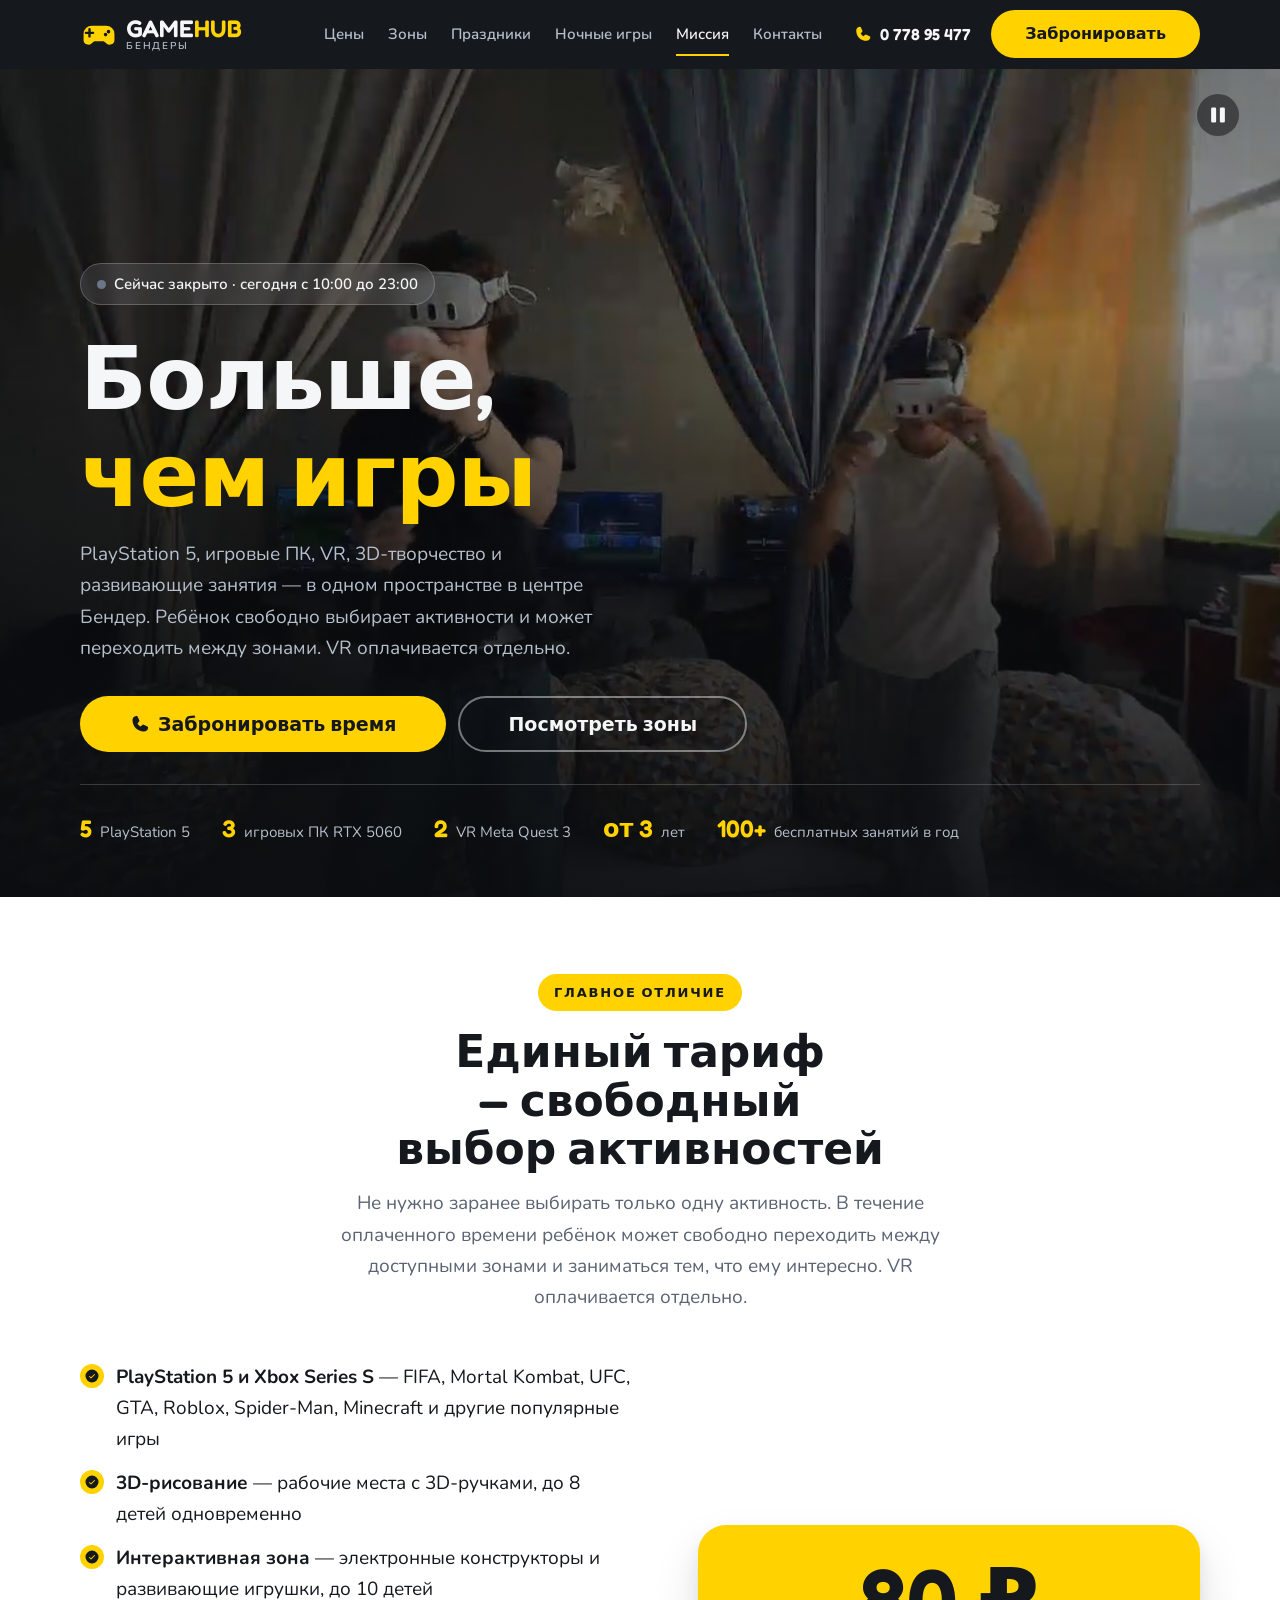
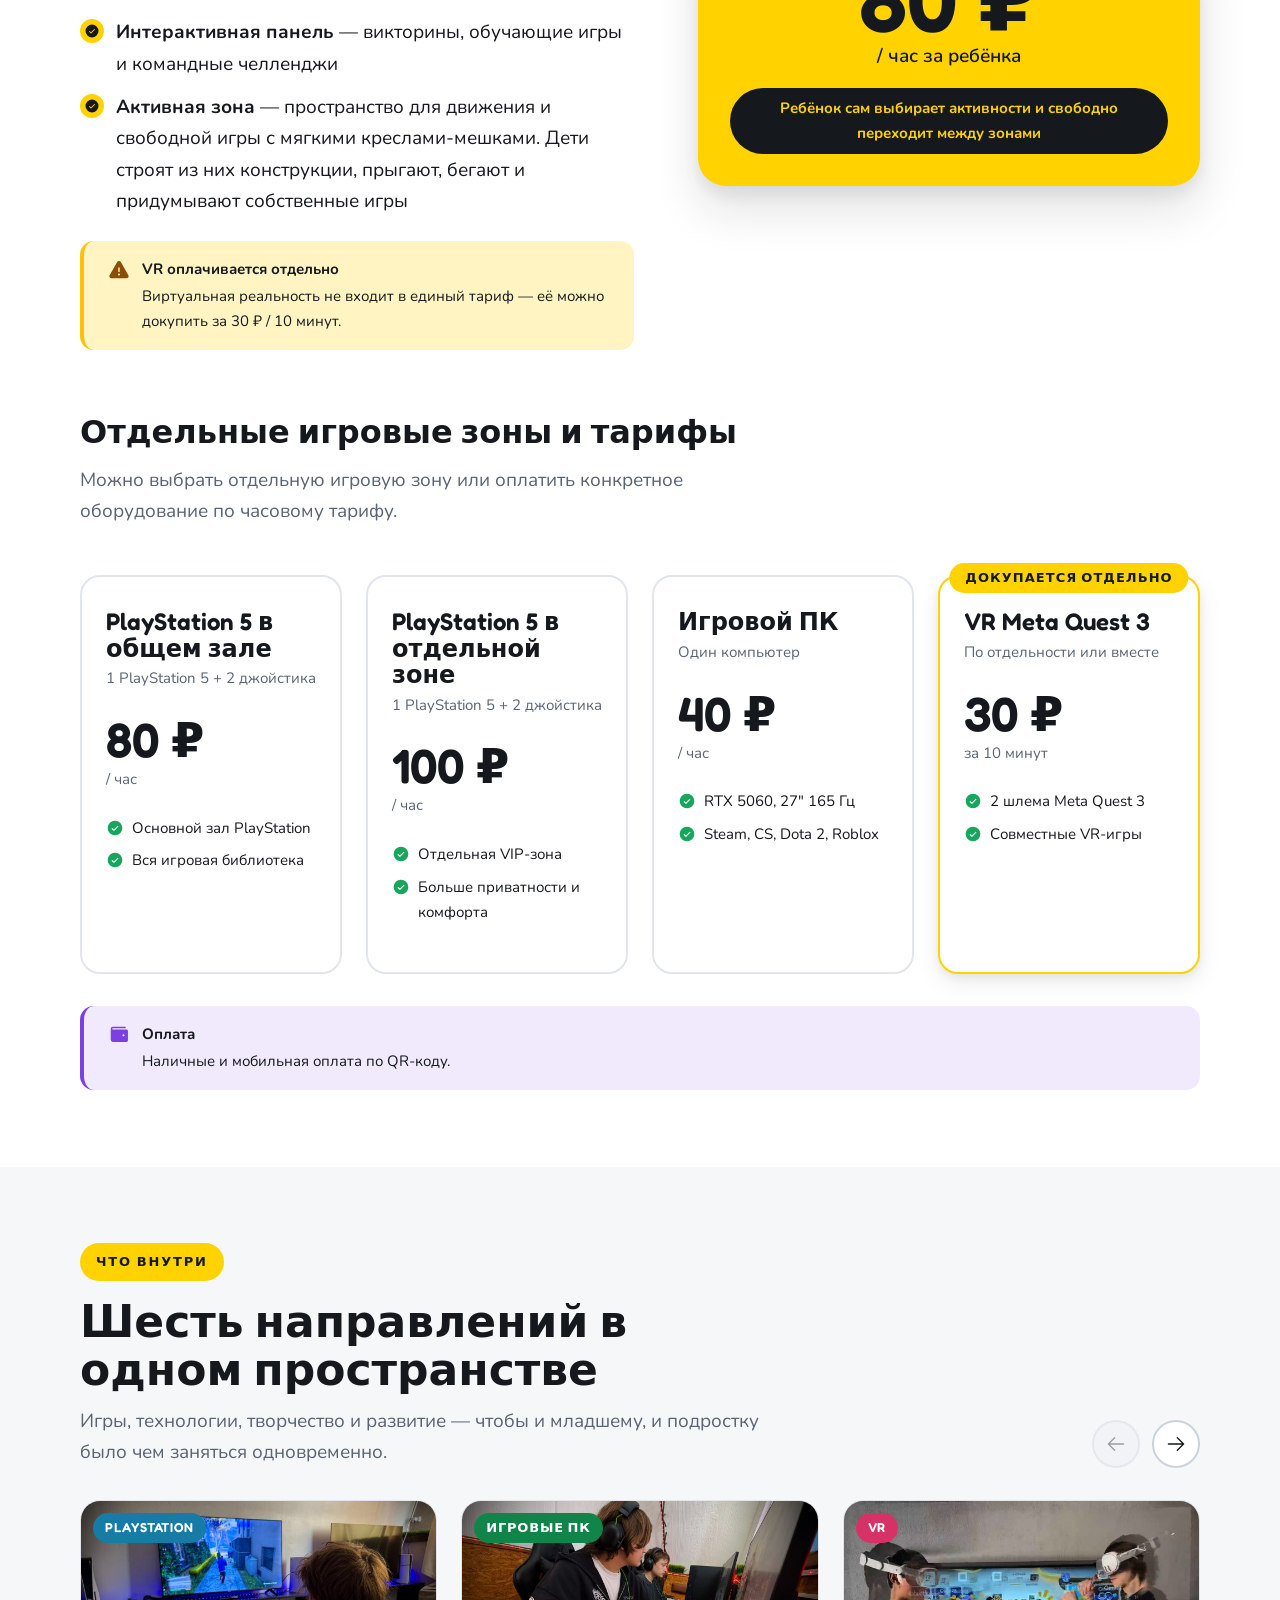
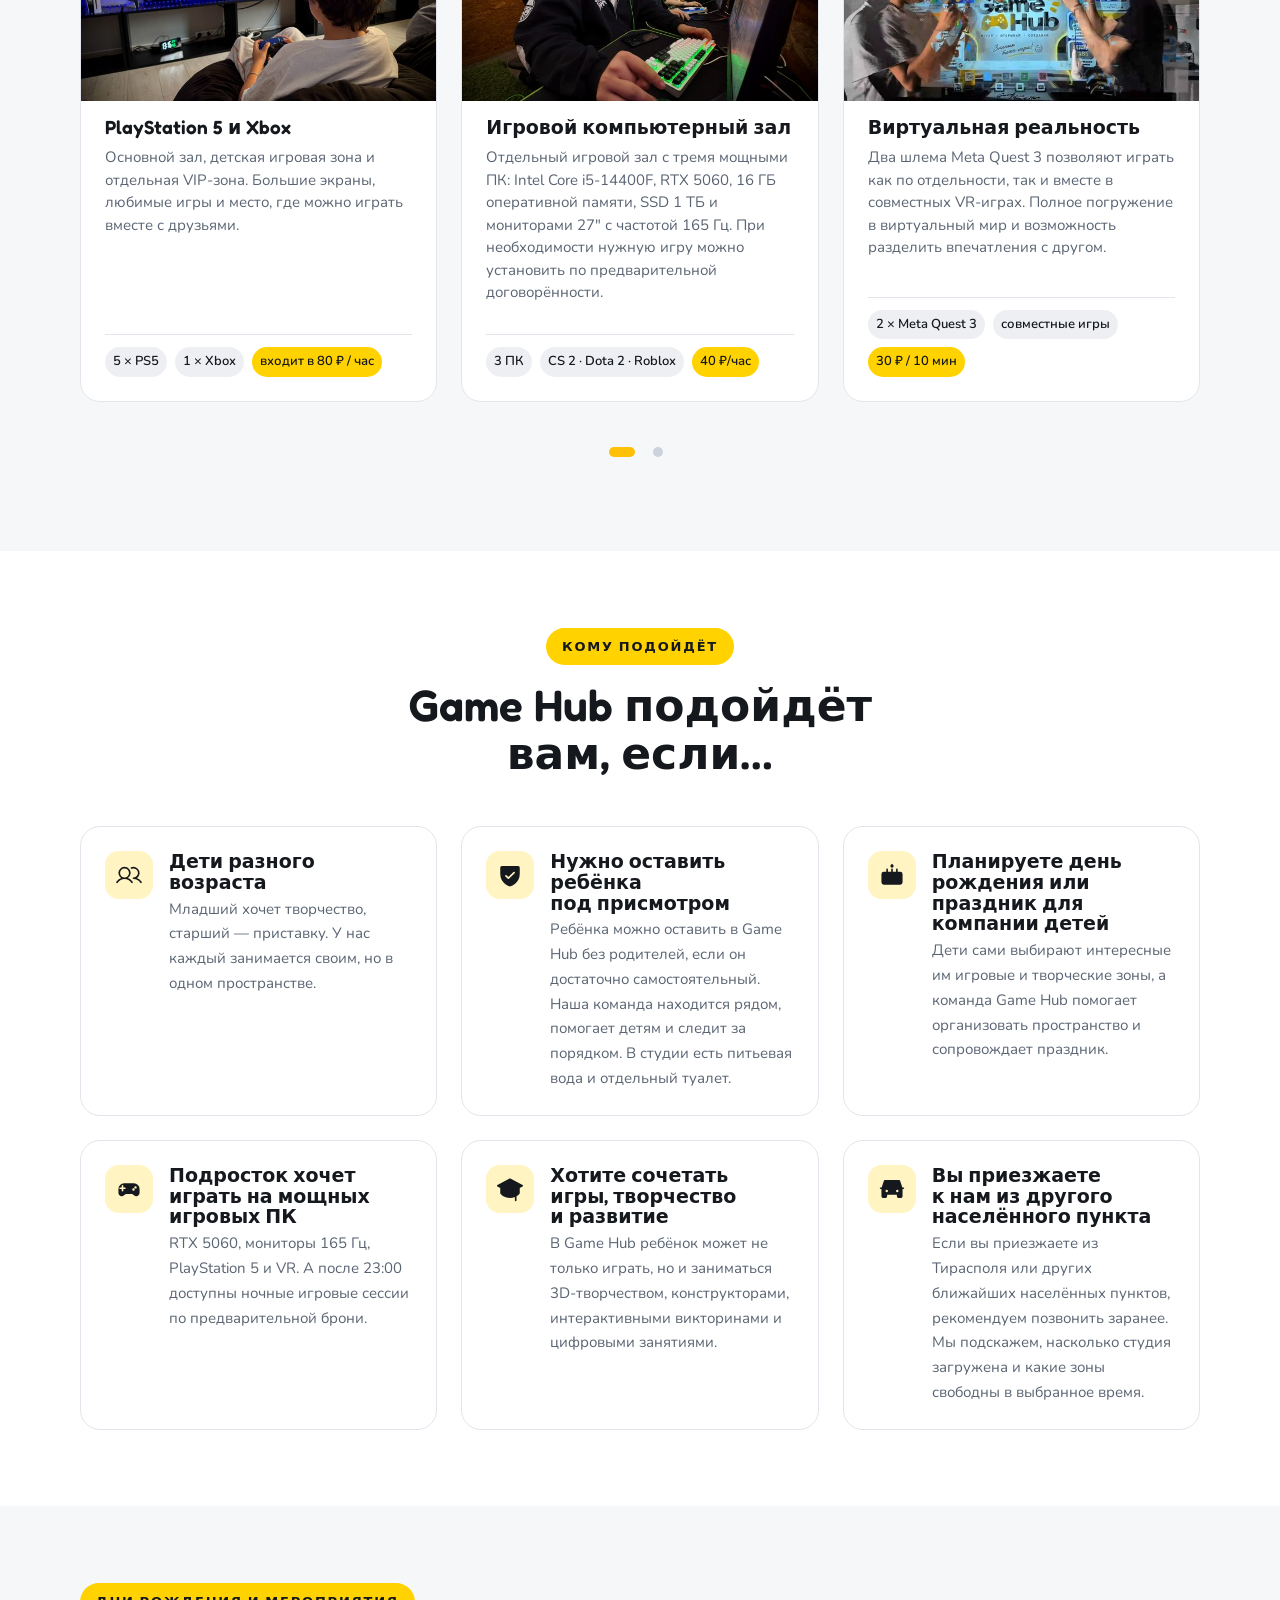
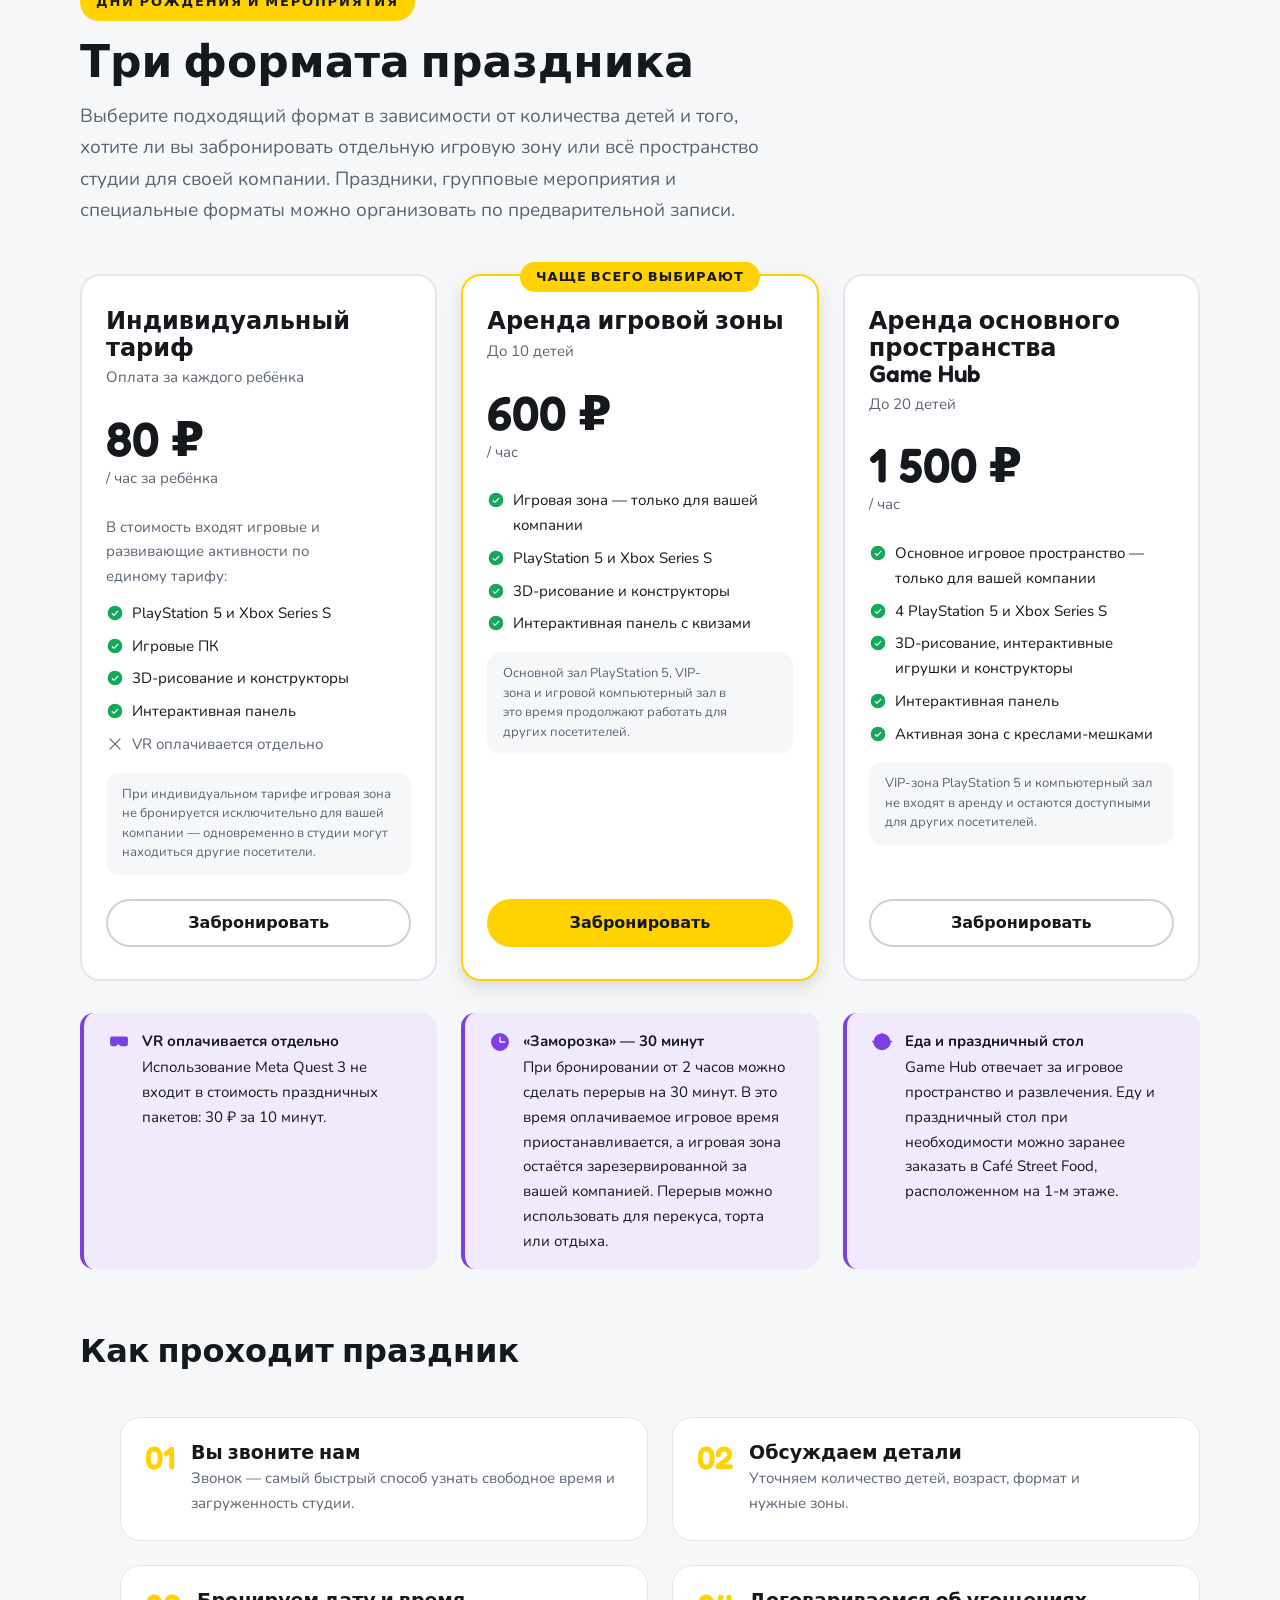
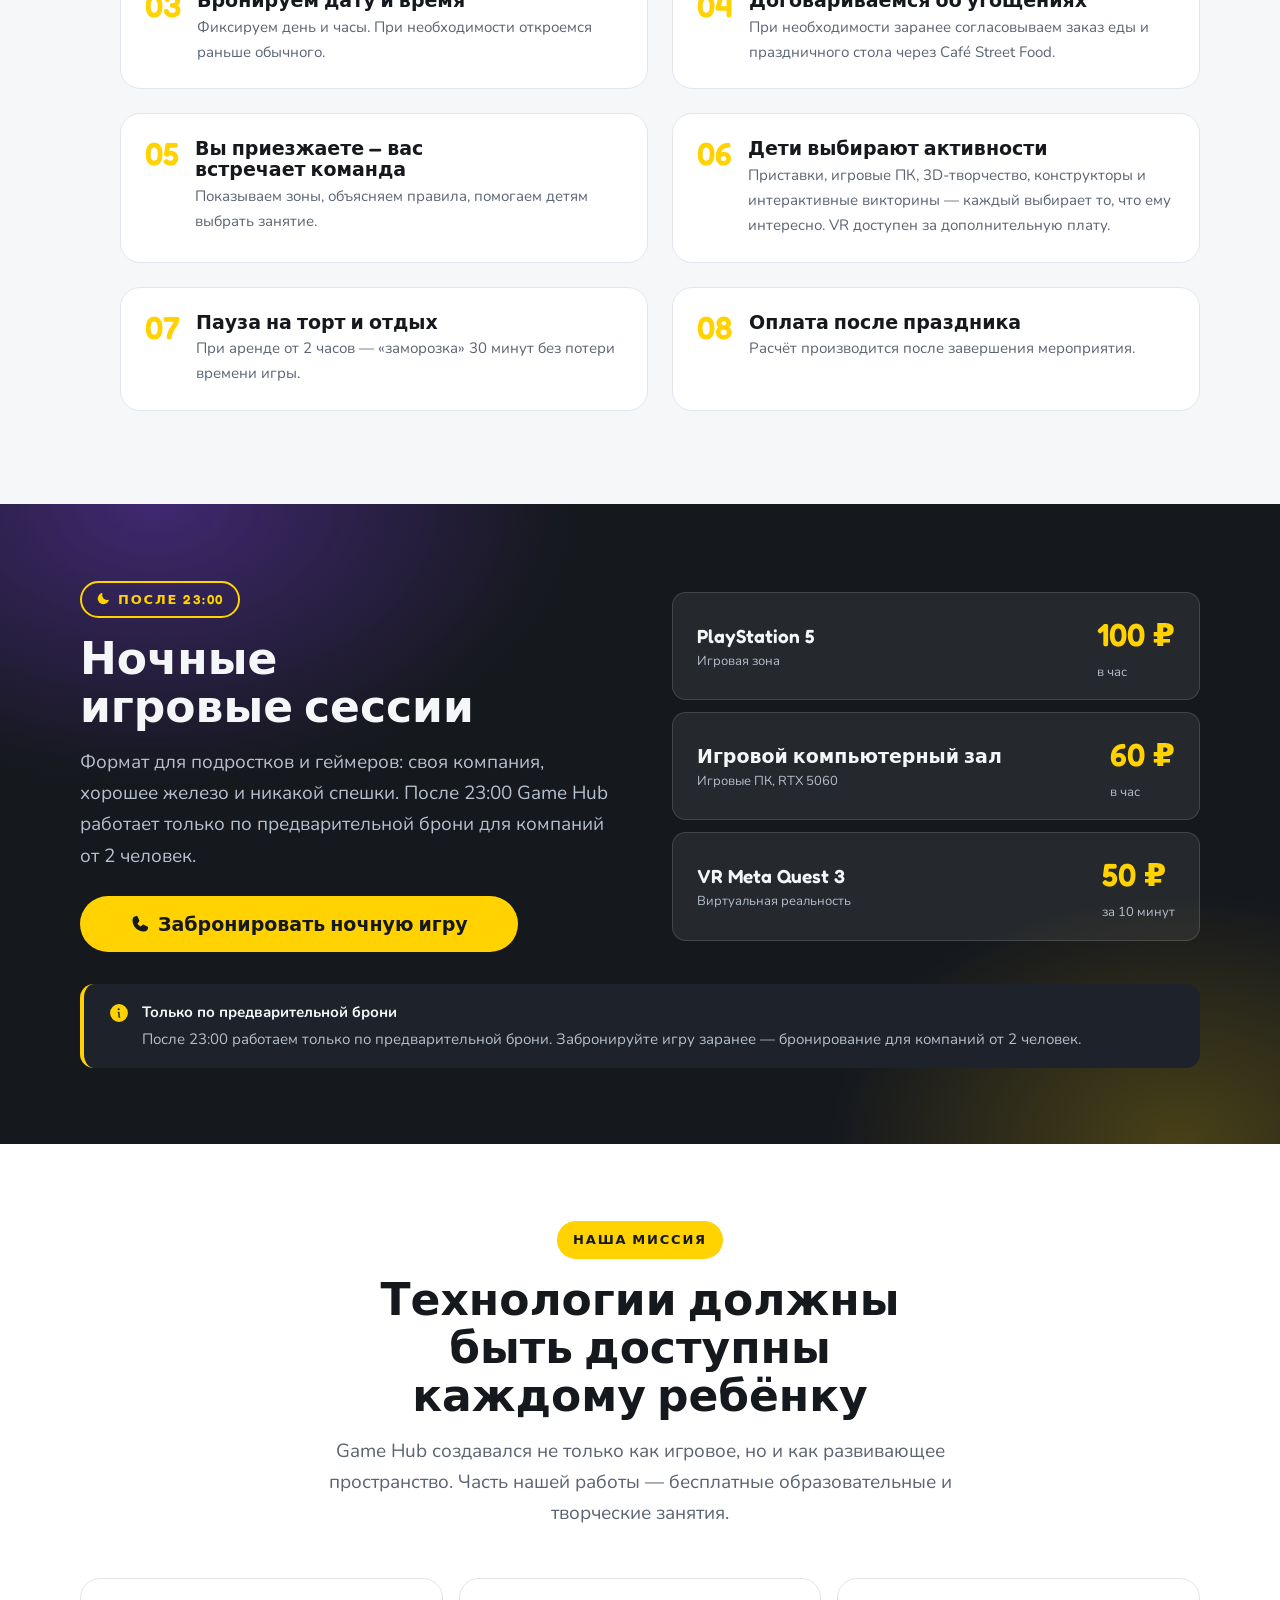
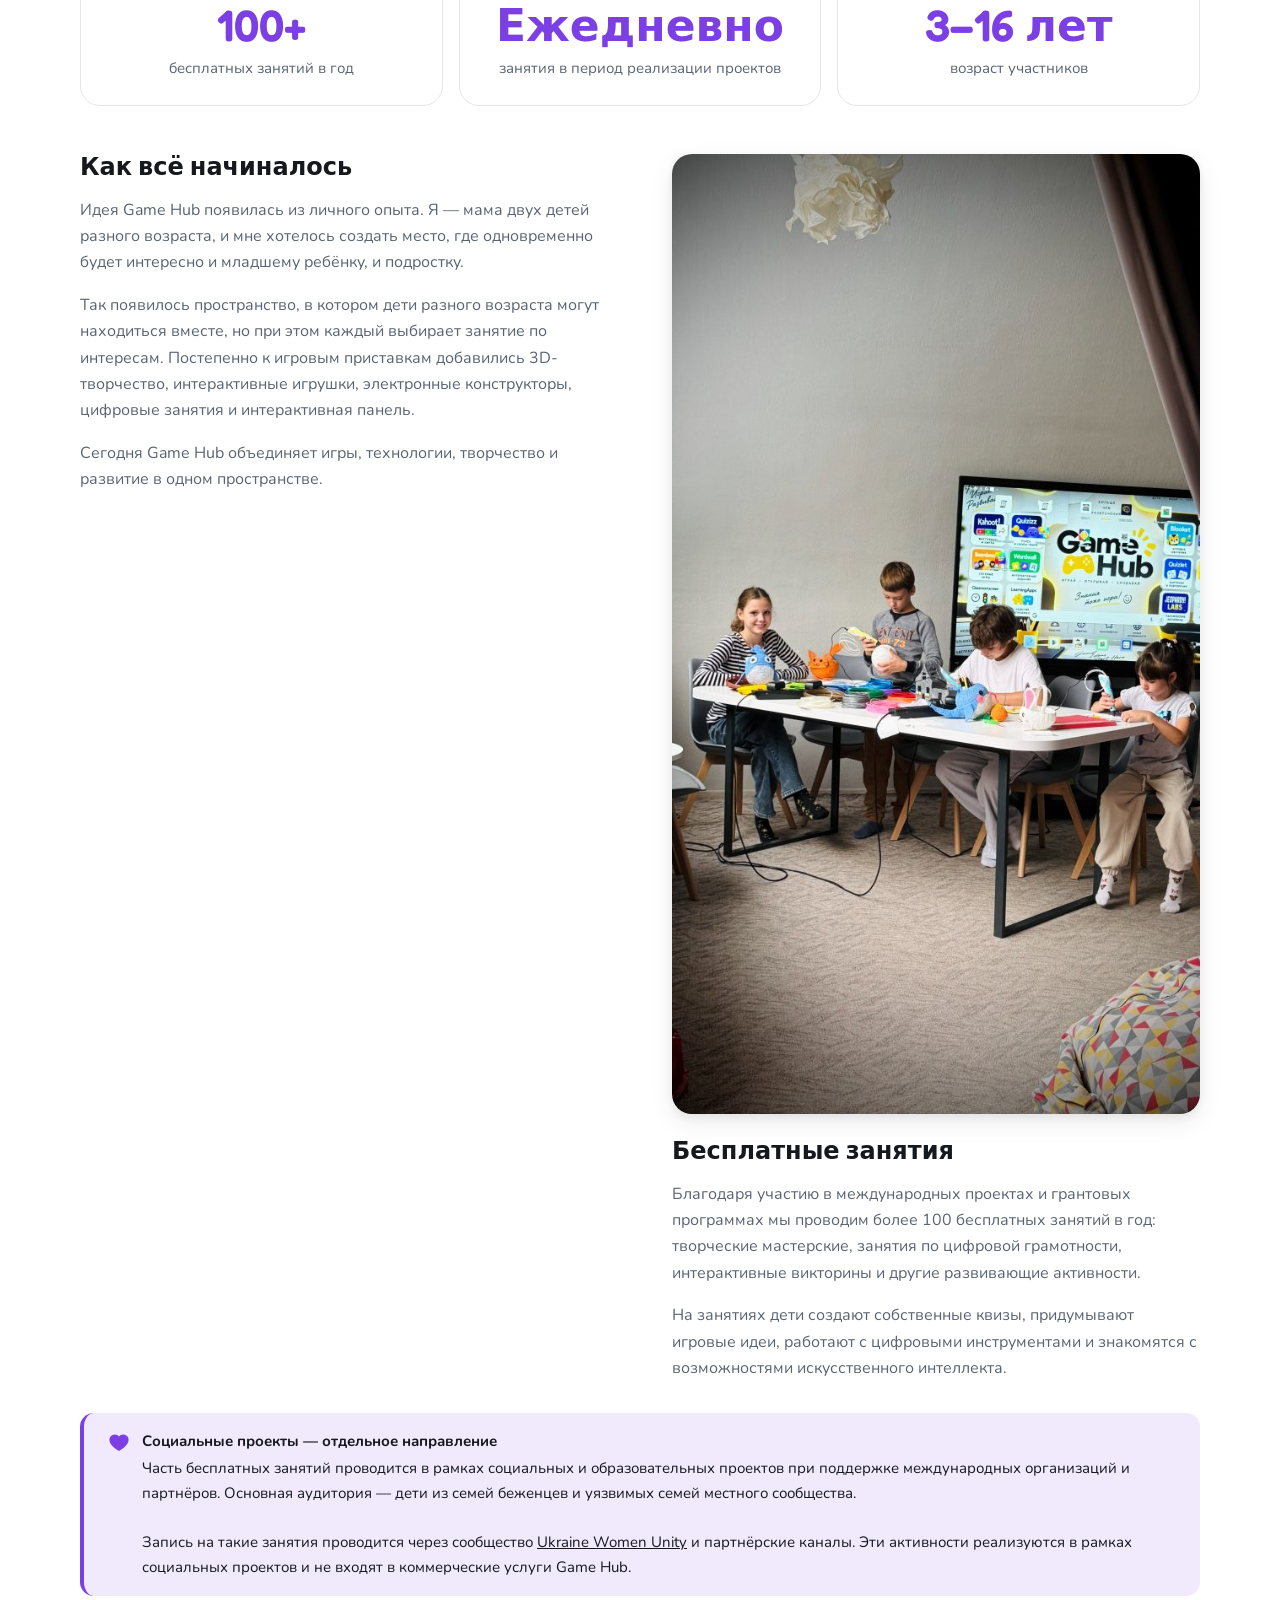
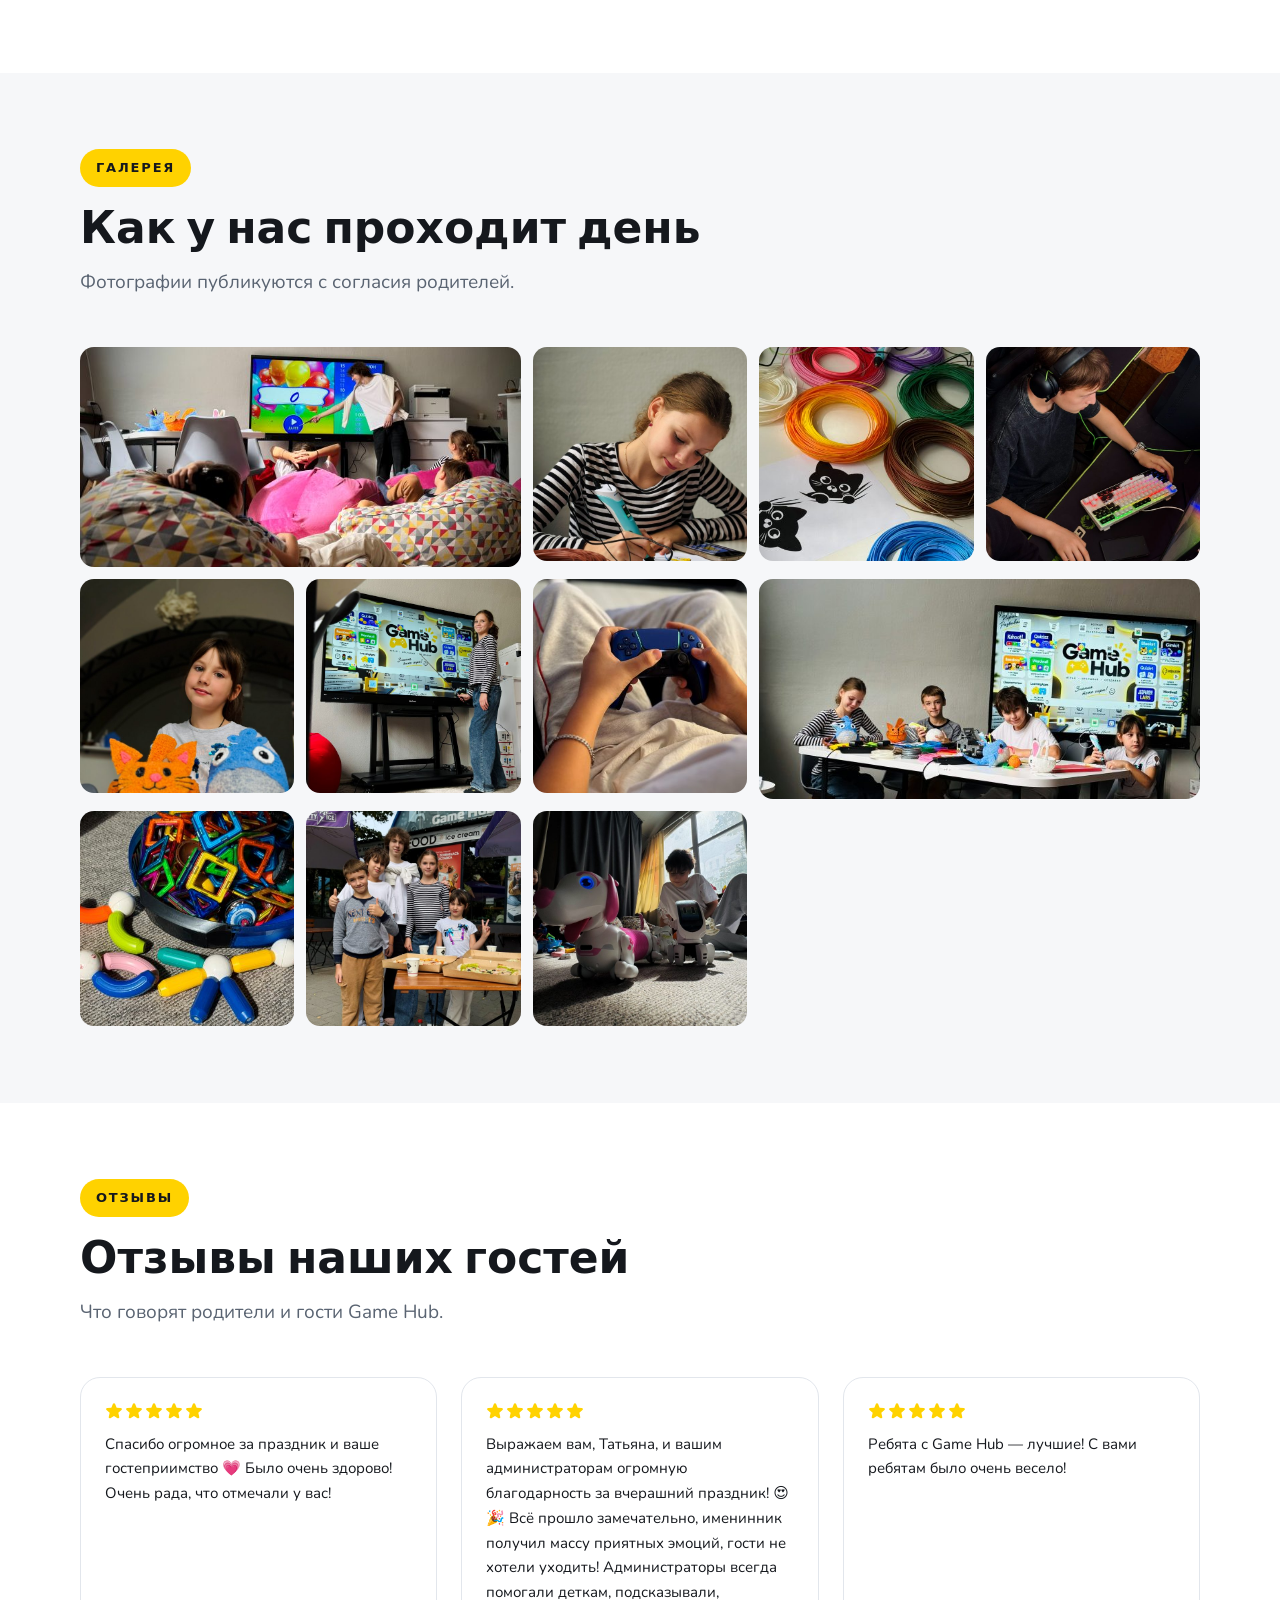
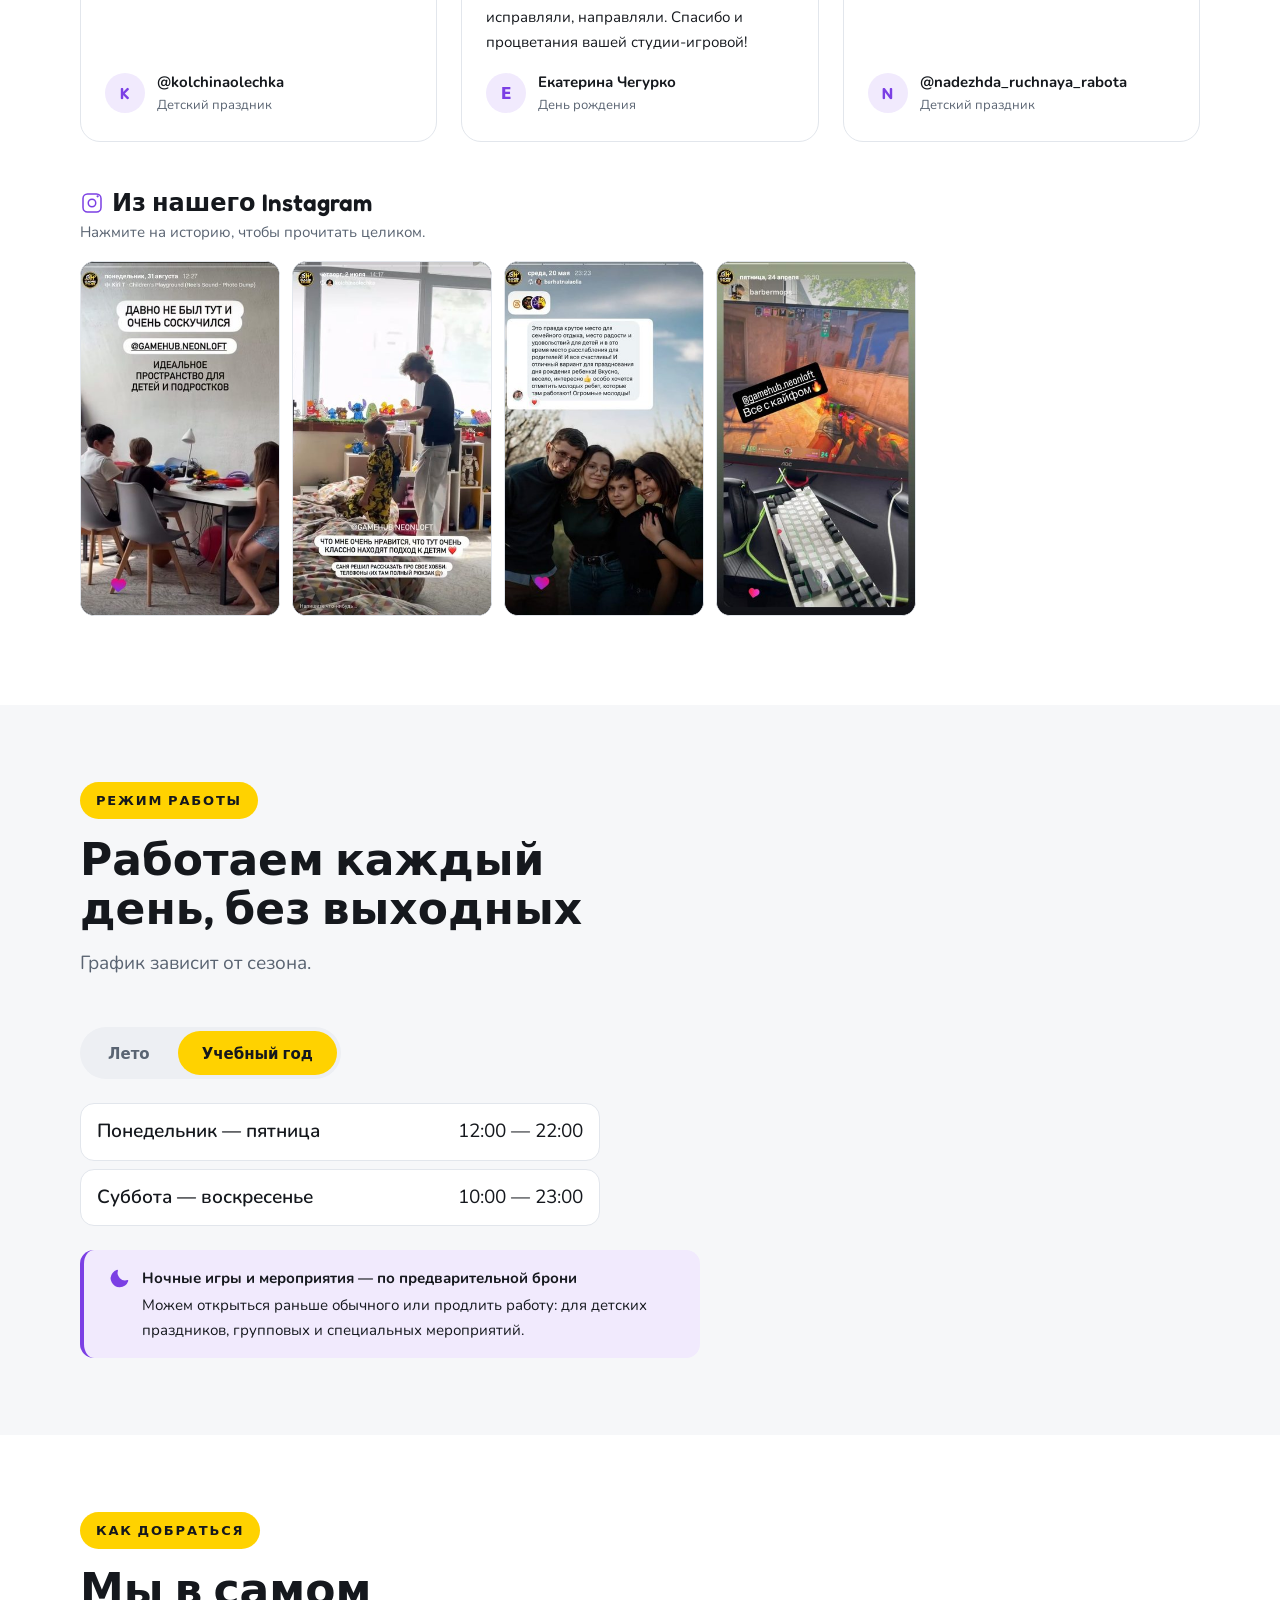
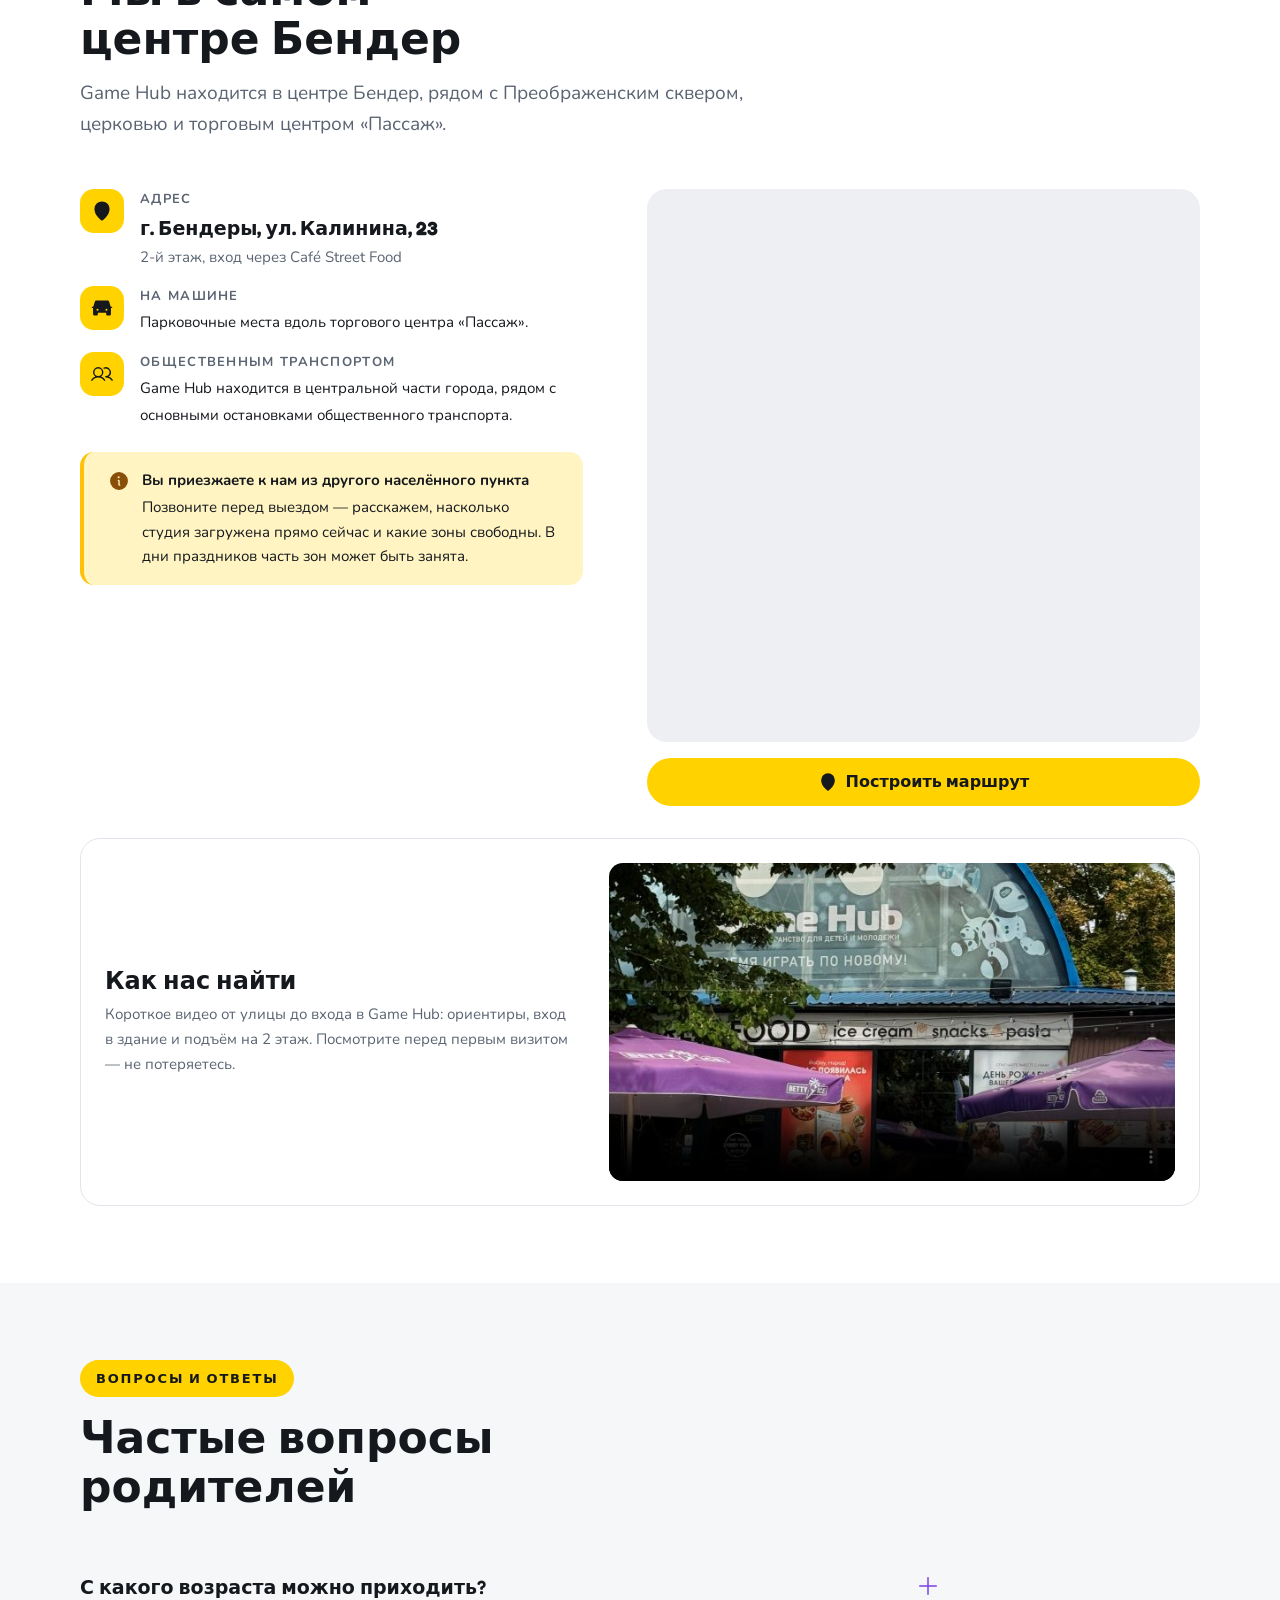
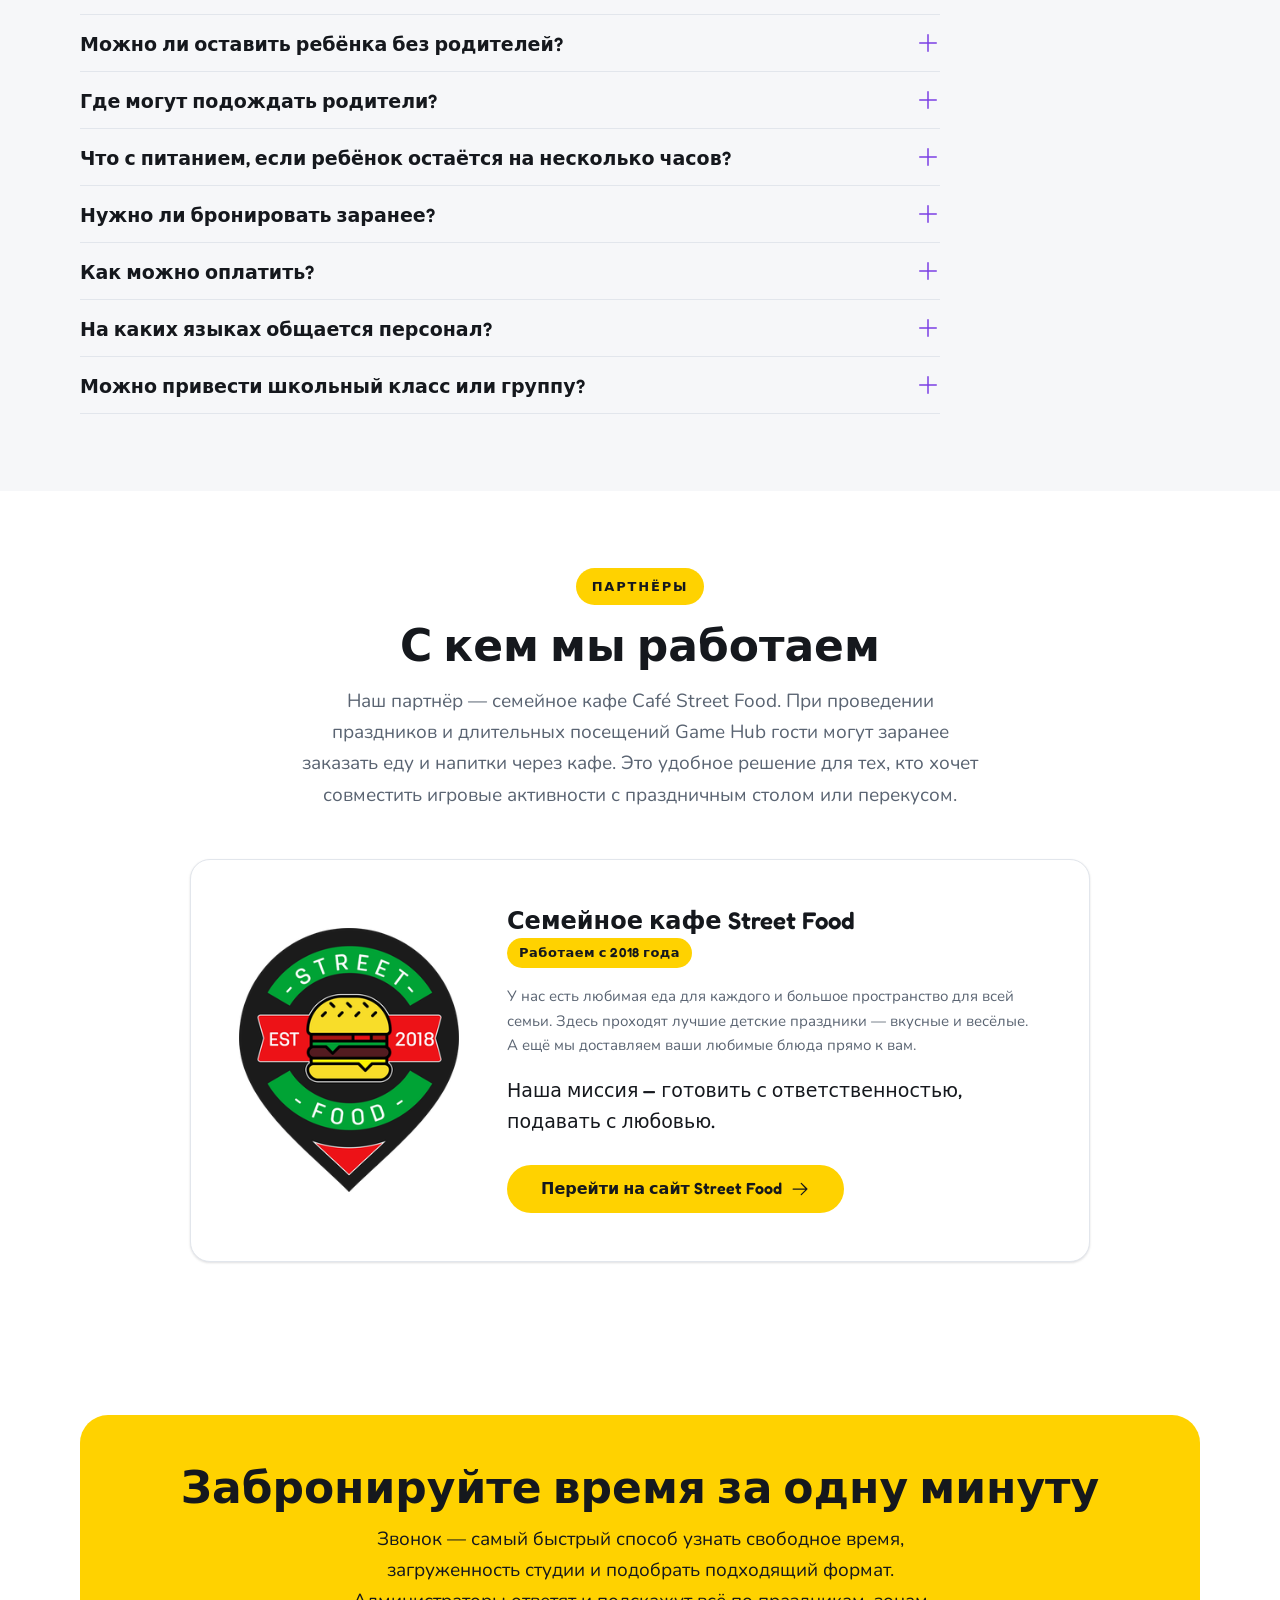
==== commit 72b62bbb: "Сохранение шрифта и размера при правках + фикс ночных цен При редактировании текста через портал шри" ====
--- a/index.html
+++ b/index.html
@@ -721,17 +721,17 @@
         <li>
           <span class="nightprice__name">PlayStation 5
             <span class="nightprice__sub">Игровая зона</span></span>
-          <span class="nightprice__val" data-edit-ml="night.p1">100 ₽<small>в час</small></span>
+          <span class="nightprice__val"><span data-edit="night.p1">100 ₽</span><small data-edit="night.p1u">в час</small></span>
         </li>
         <li>
           <span class="nightprice__name">Игровой компьютерный зал
             <span class="nightprice__sub">Игровые ПК, RTX 5060</span></span>
-          <span class="nightprice__val" data-edit-ml="night.p2">60 ₽<small>в час</small></span>
+          <span class="nightprice__val"><span data-edit="night.p2">60 ₽</span><small data-edit="night.p2u">в час</small></span>
         </li>
         <li>
           <span class="nightprice__name">VR Meta Quest 3
             <span class="nightprice__sub">Виртуальная реальность</span></span>
-          <span class="nightprice__val" data-edit-ml="night.p3">50 ₽<small>за 10 минут</small></span>
+          <span class="nightprice__val"><span data-edit="night.p3">50 ₽</span><small data-edit="night.p3u">за 10 минут</small></span>
         </li>
       </ul>
 
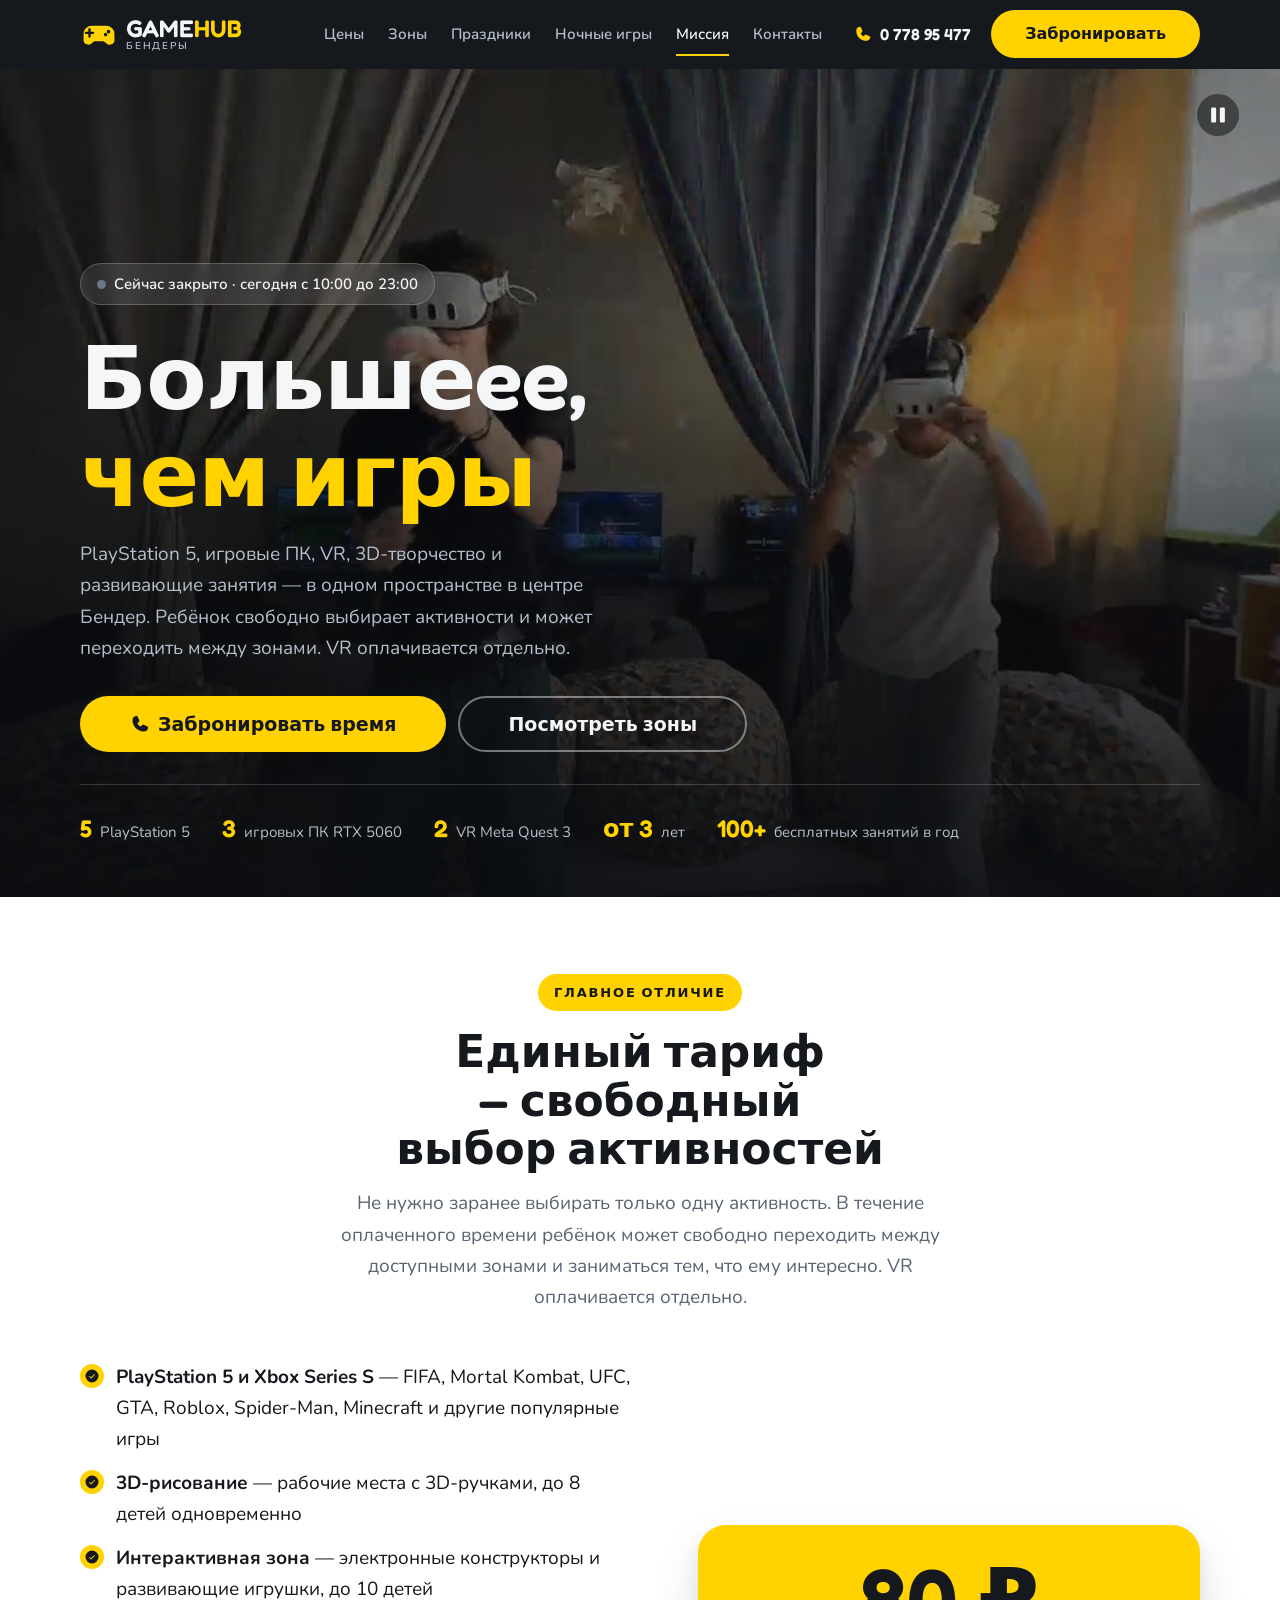
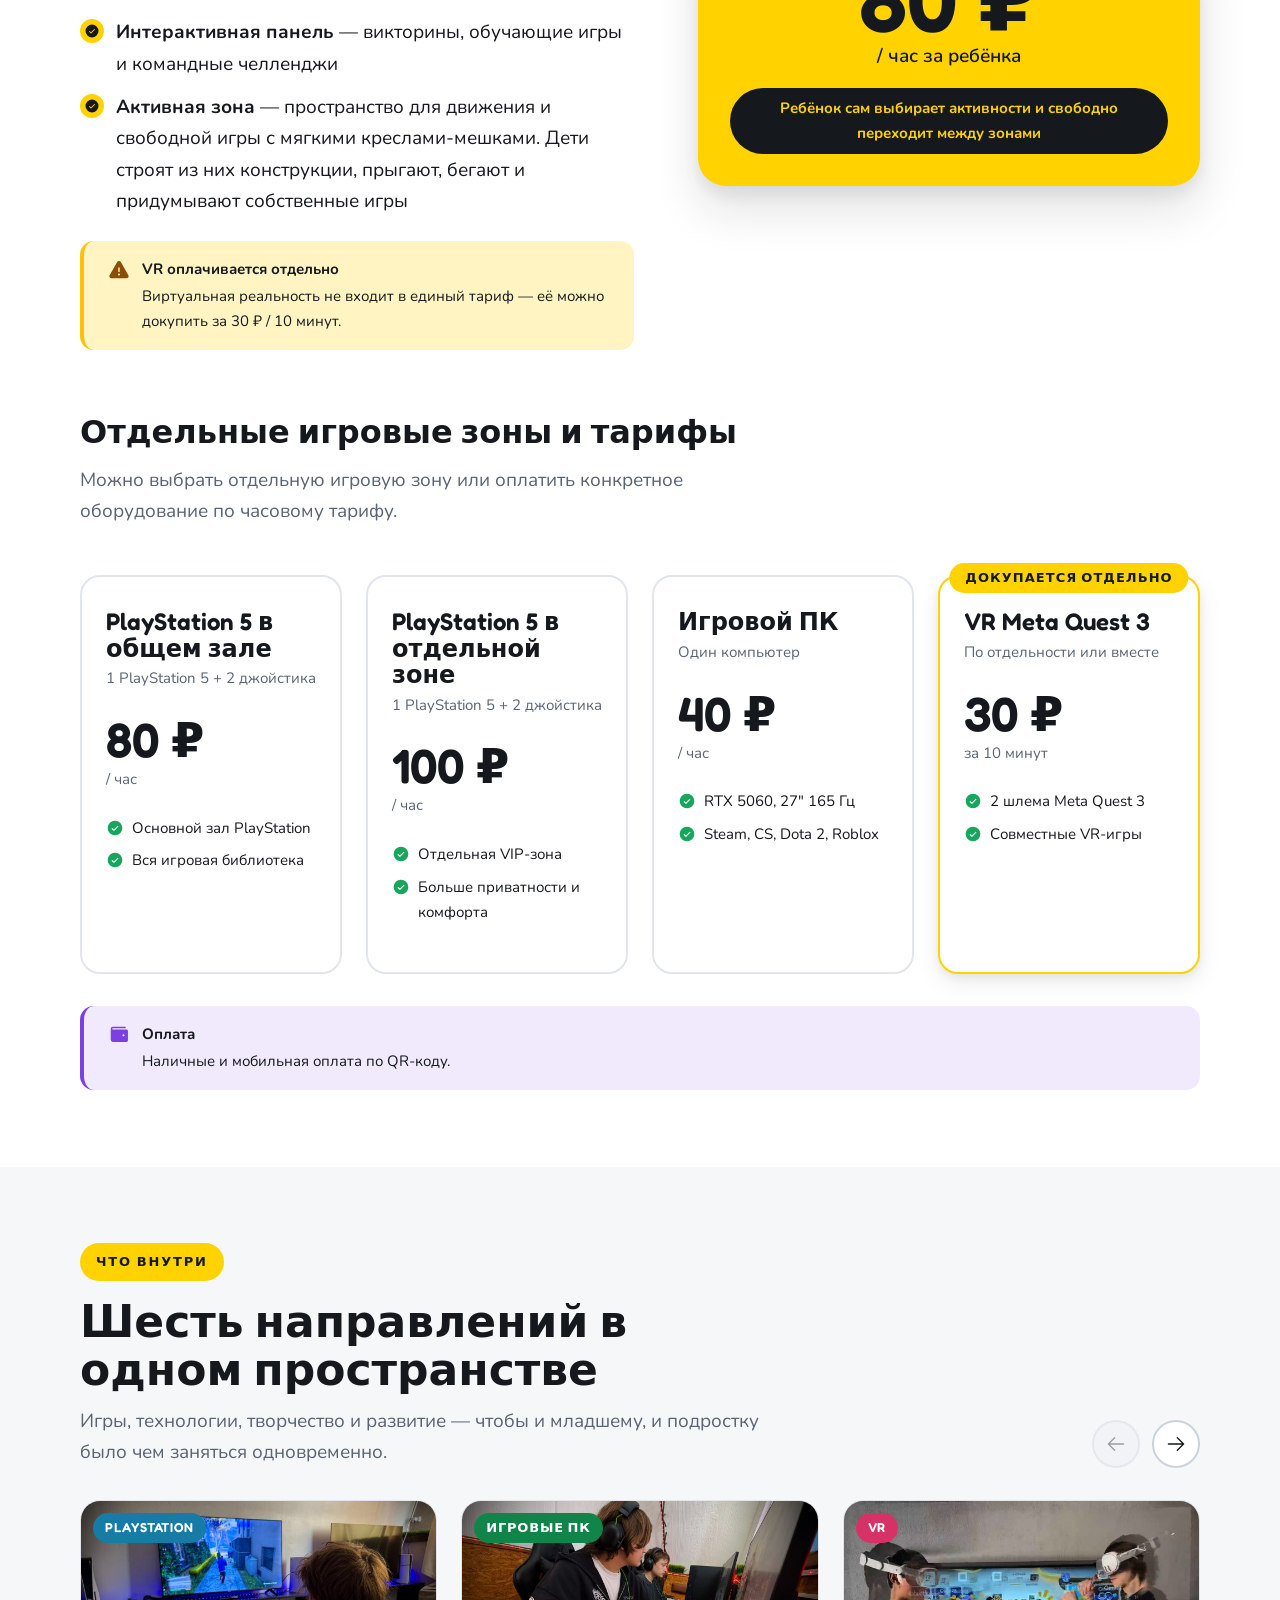
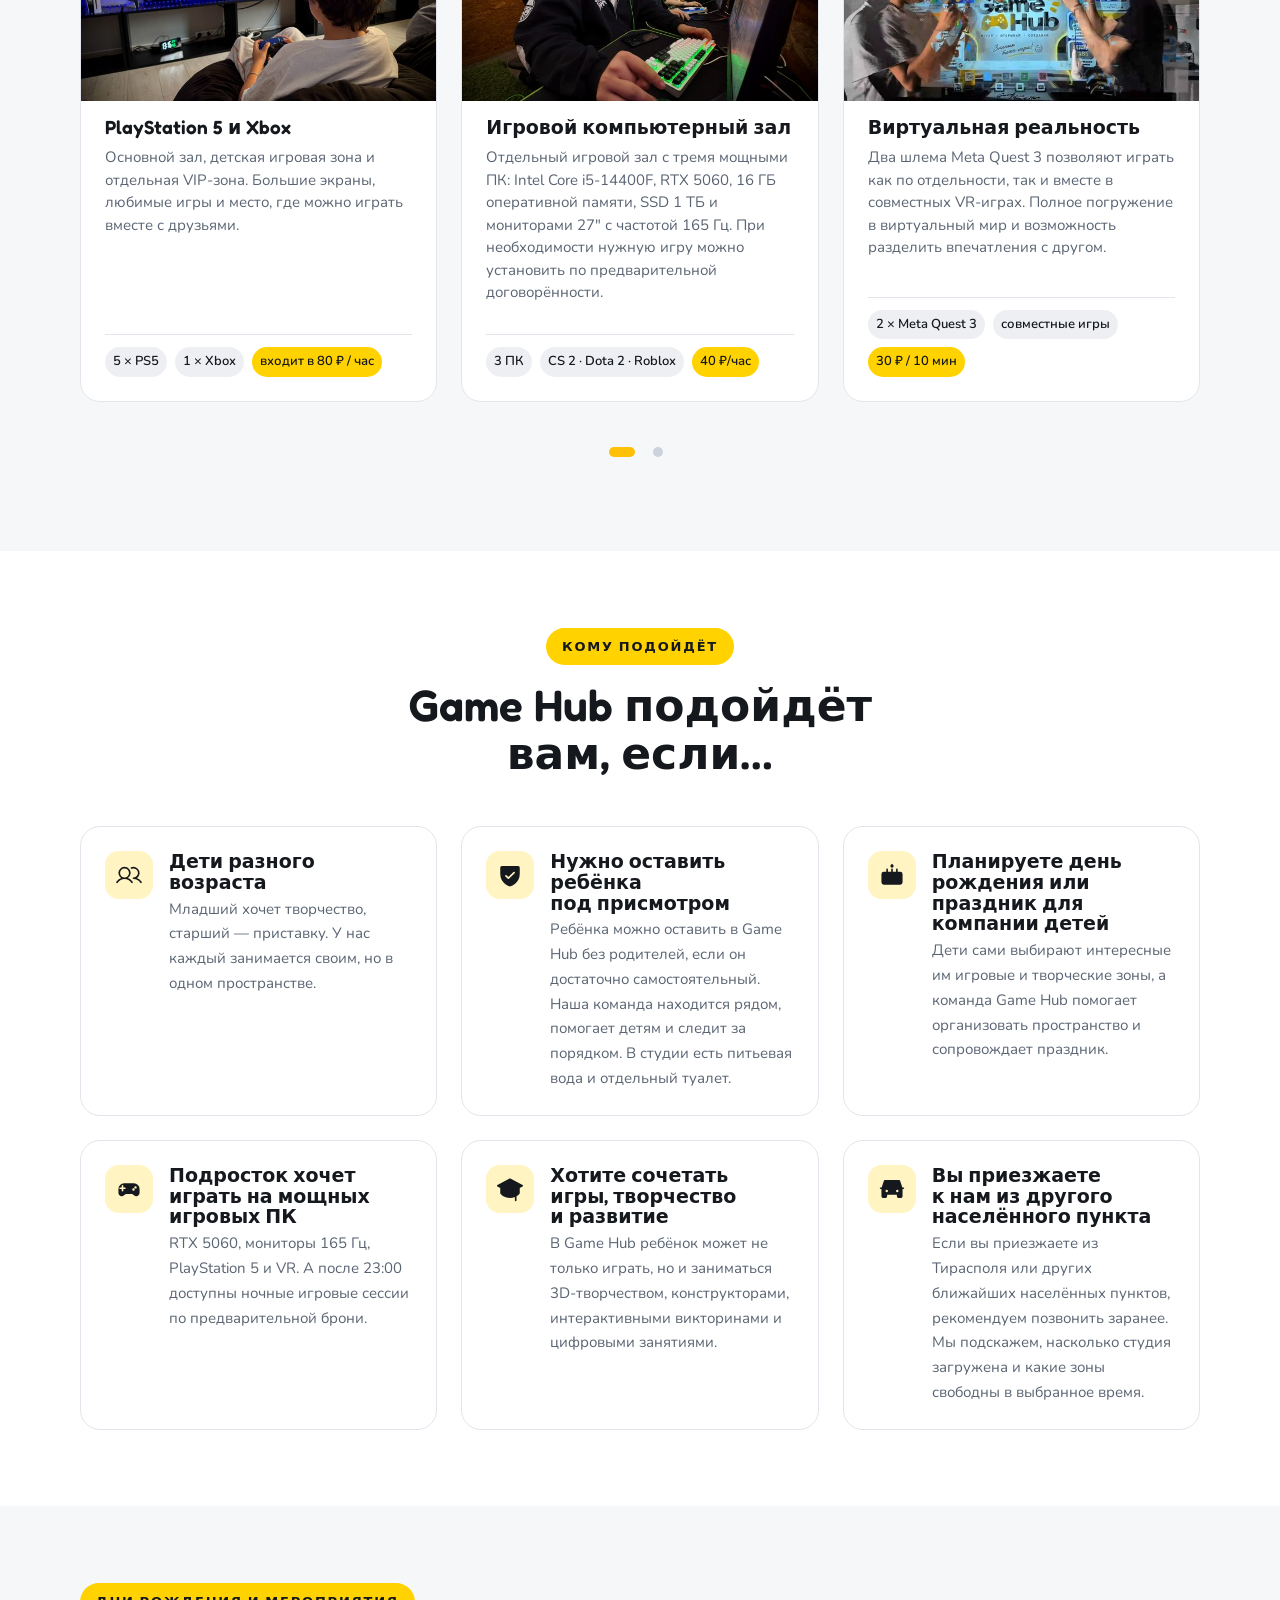
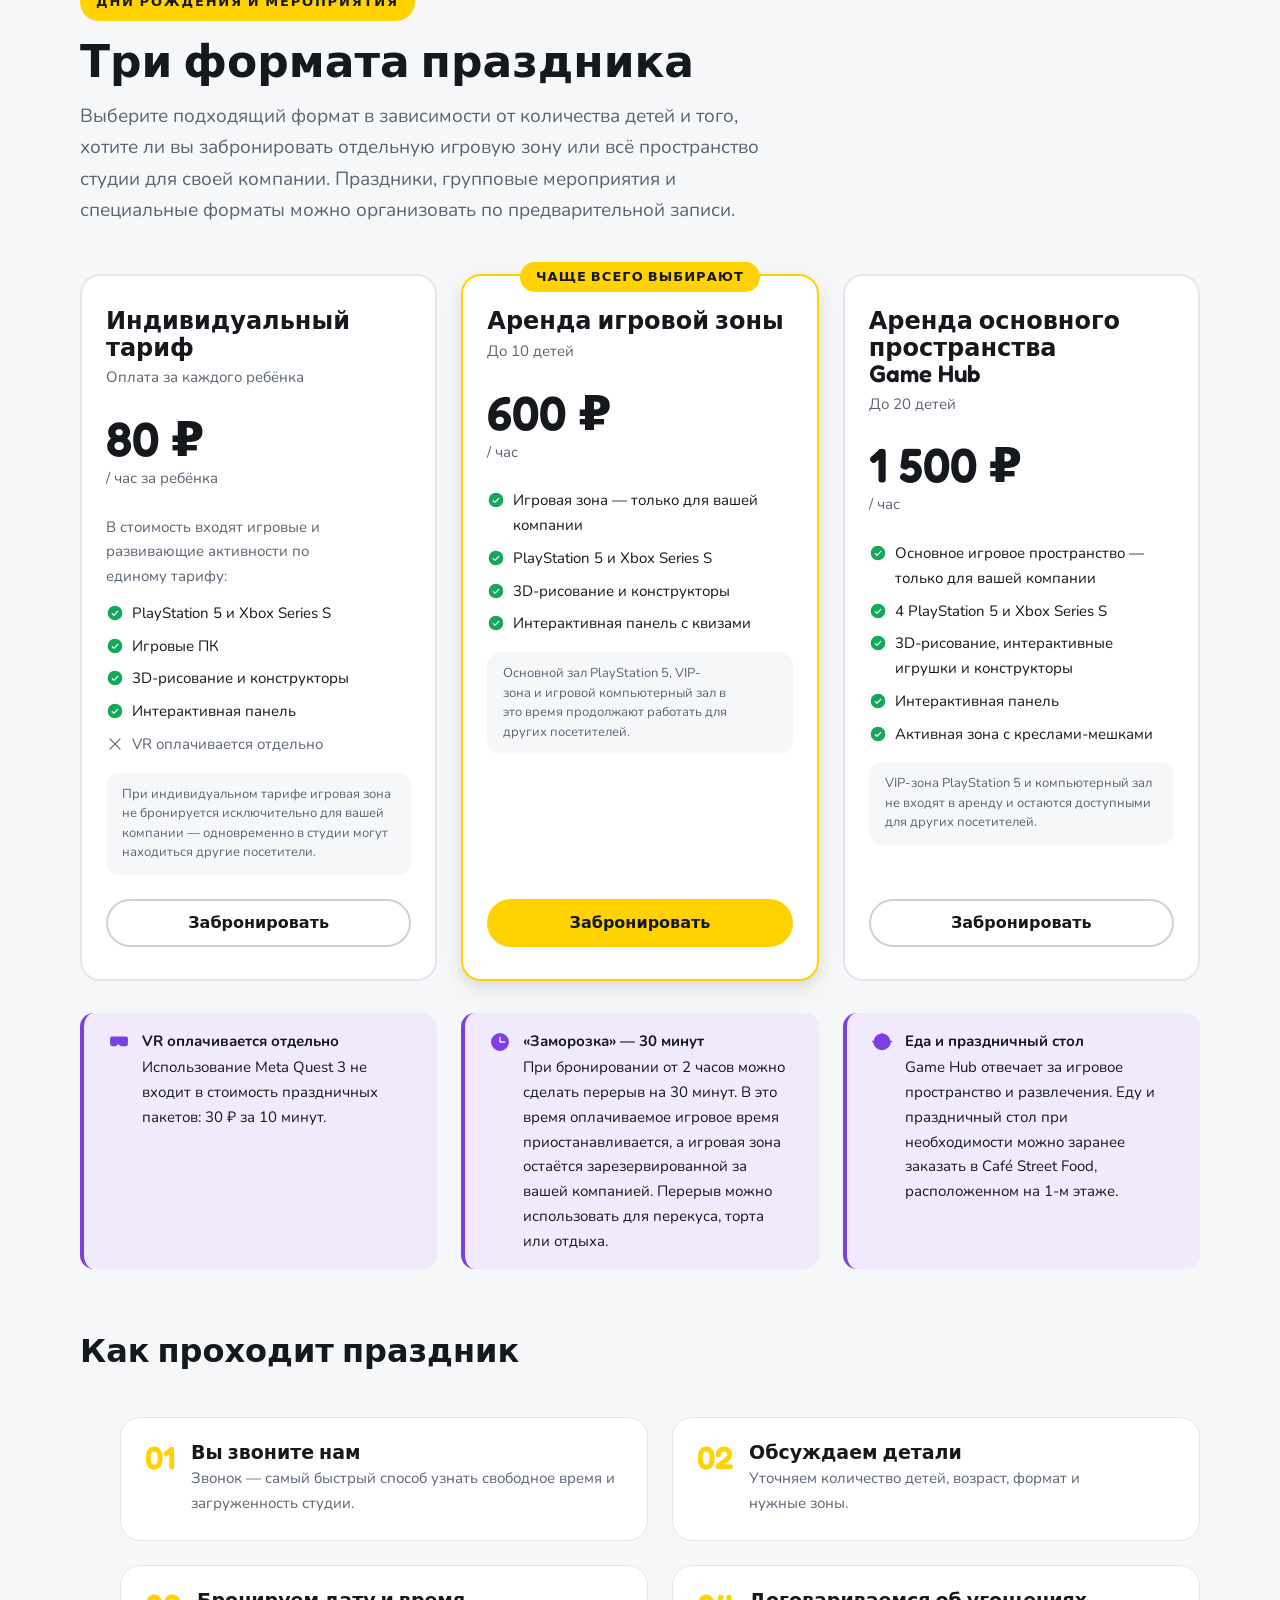
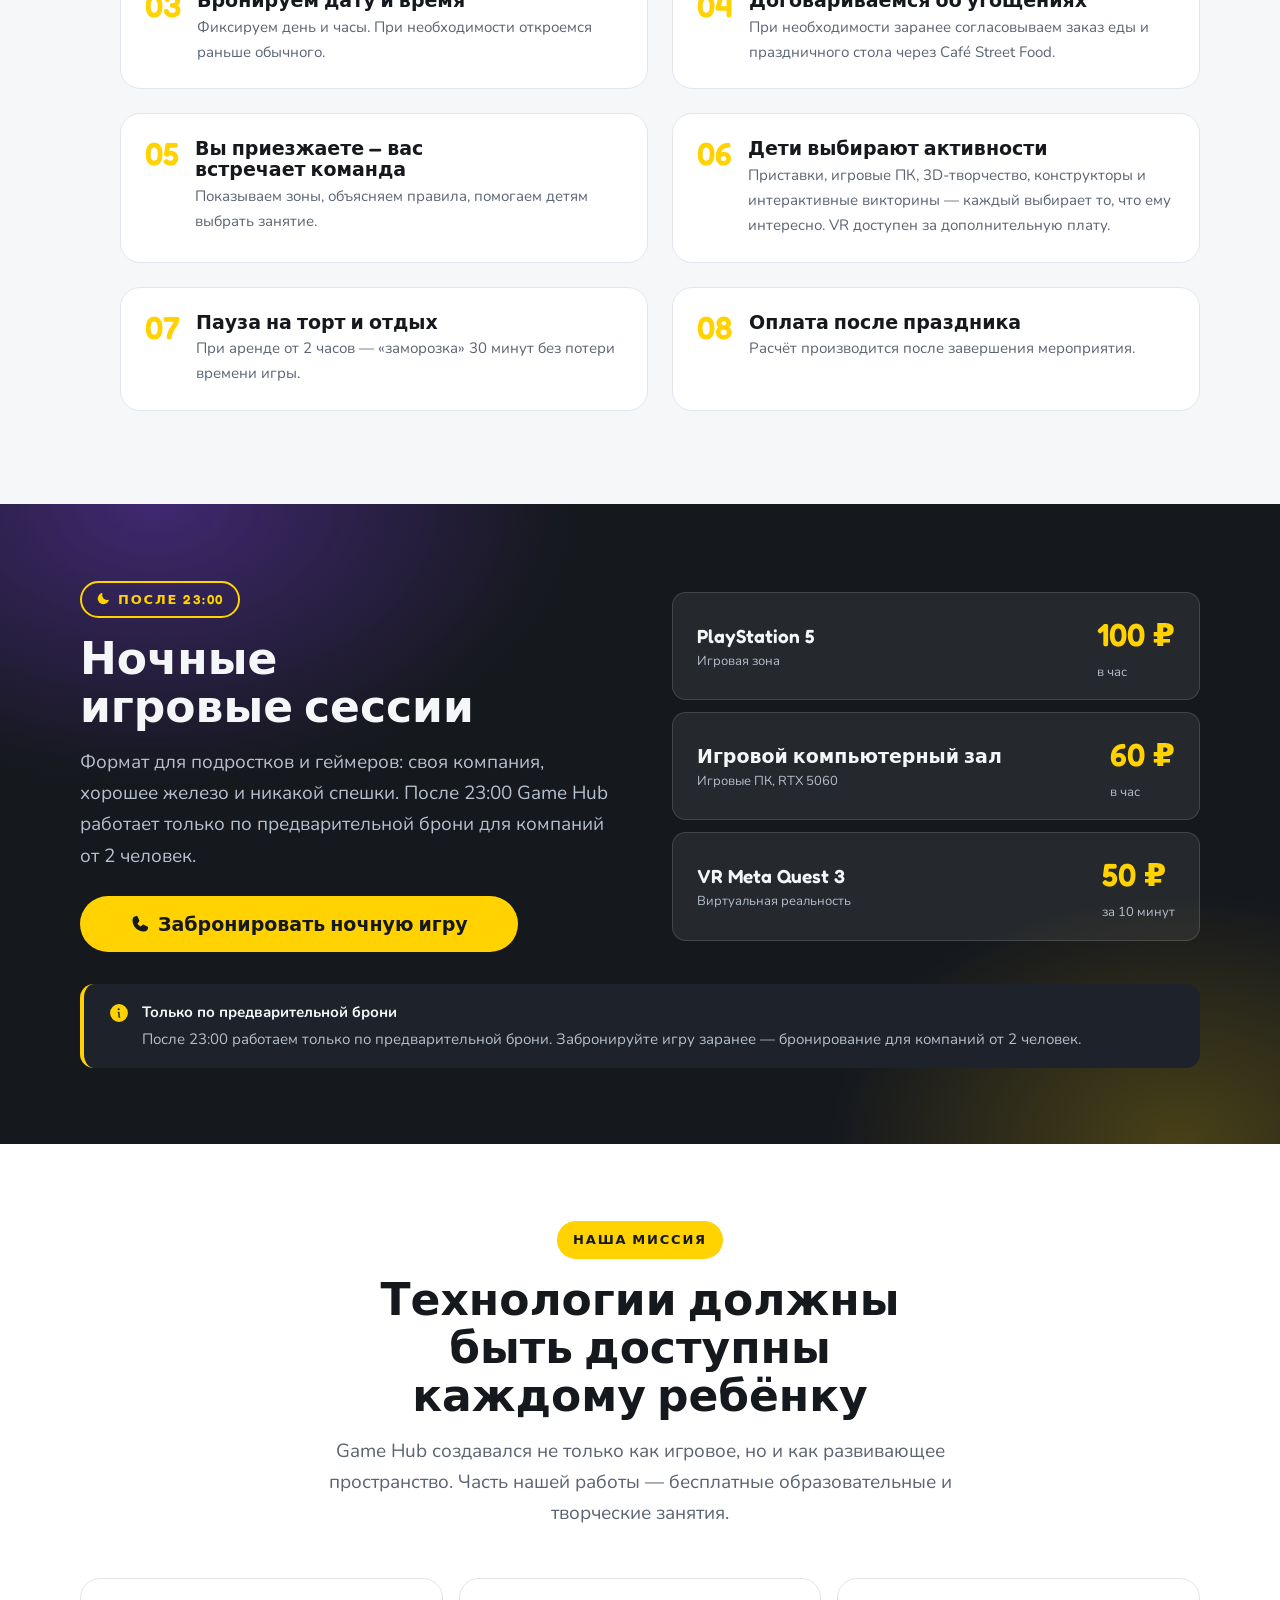
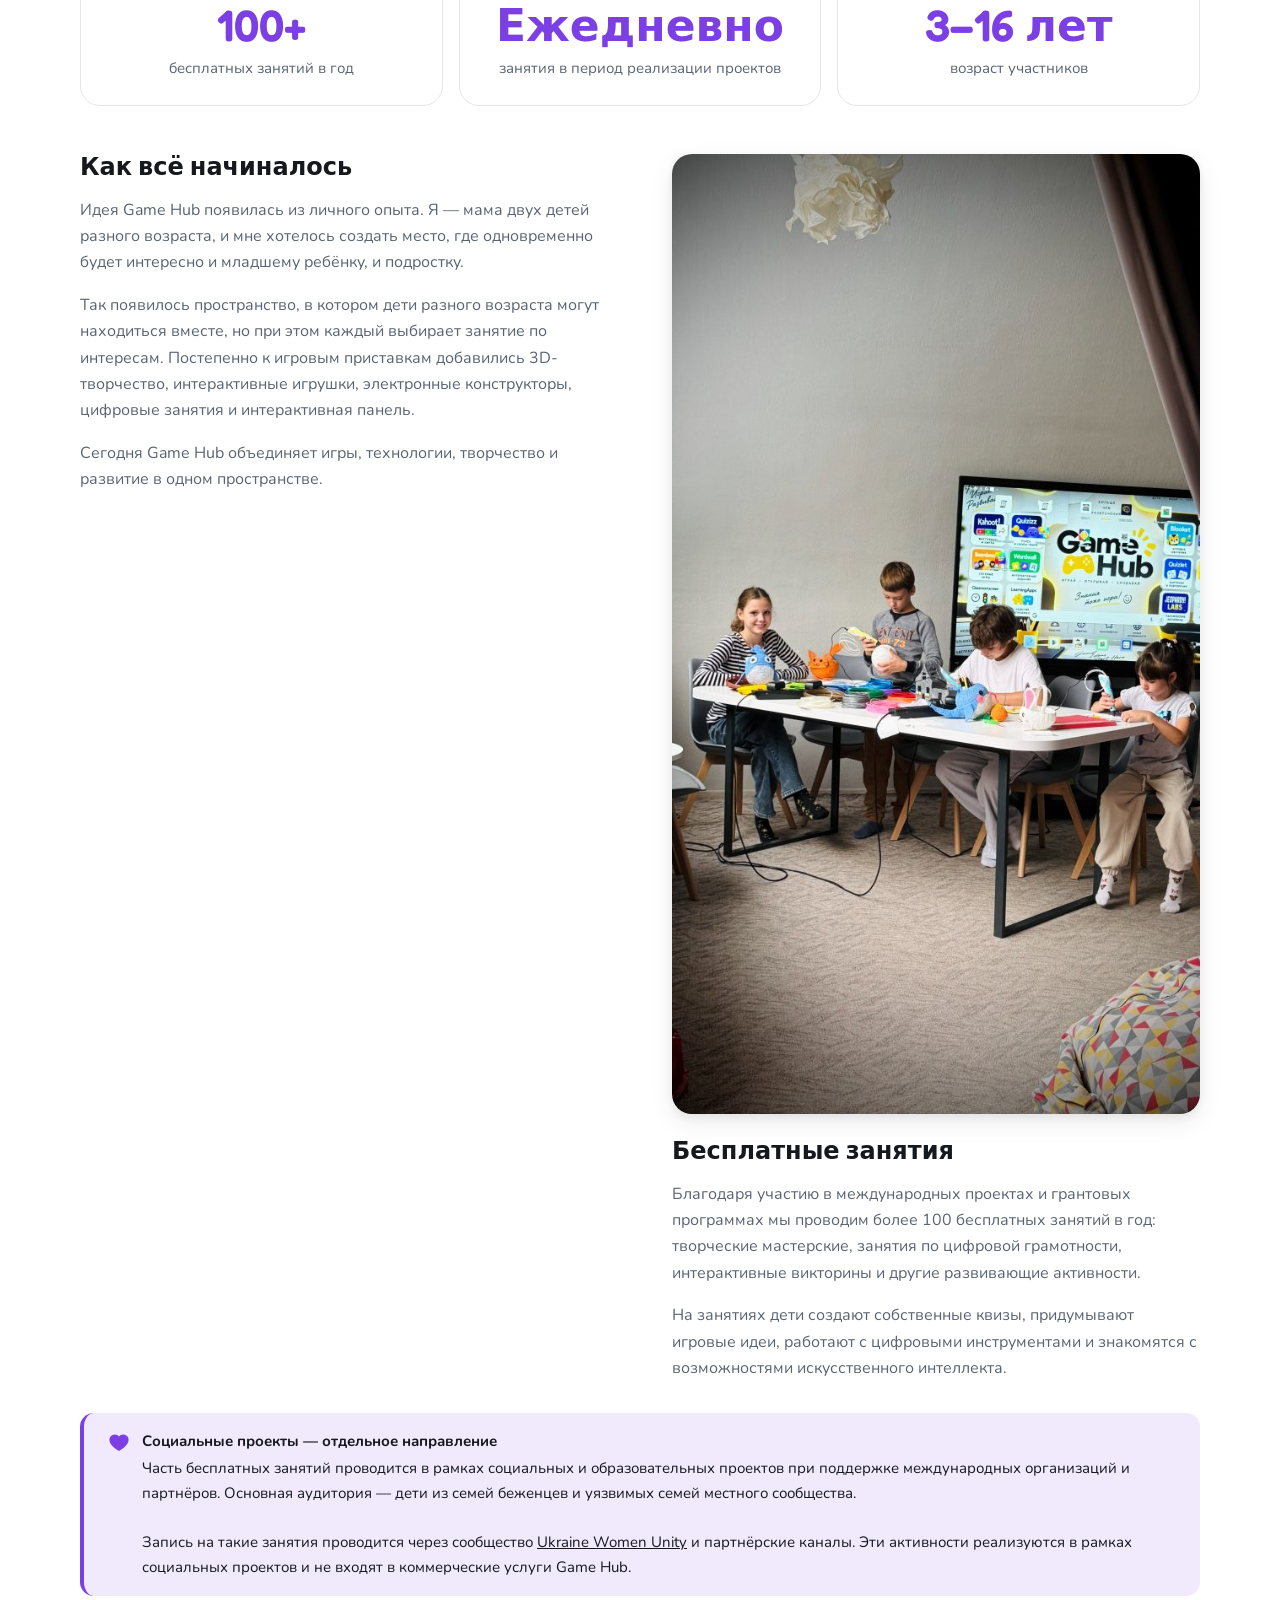
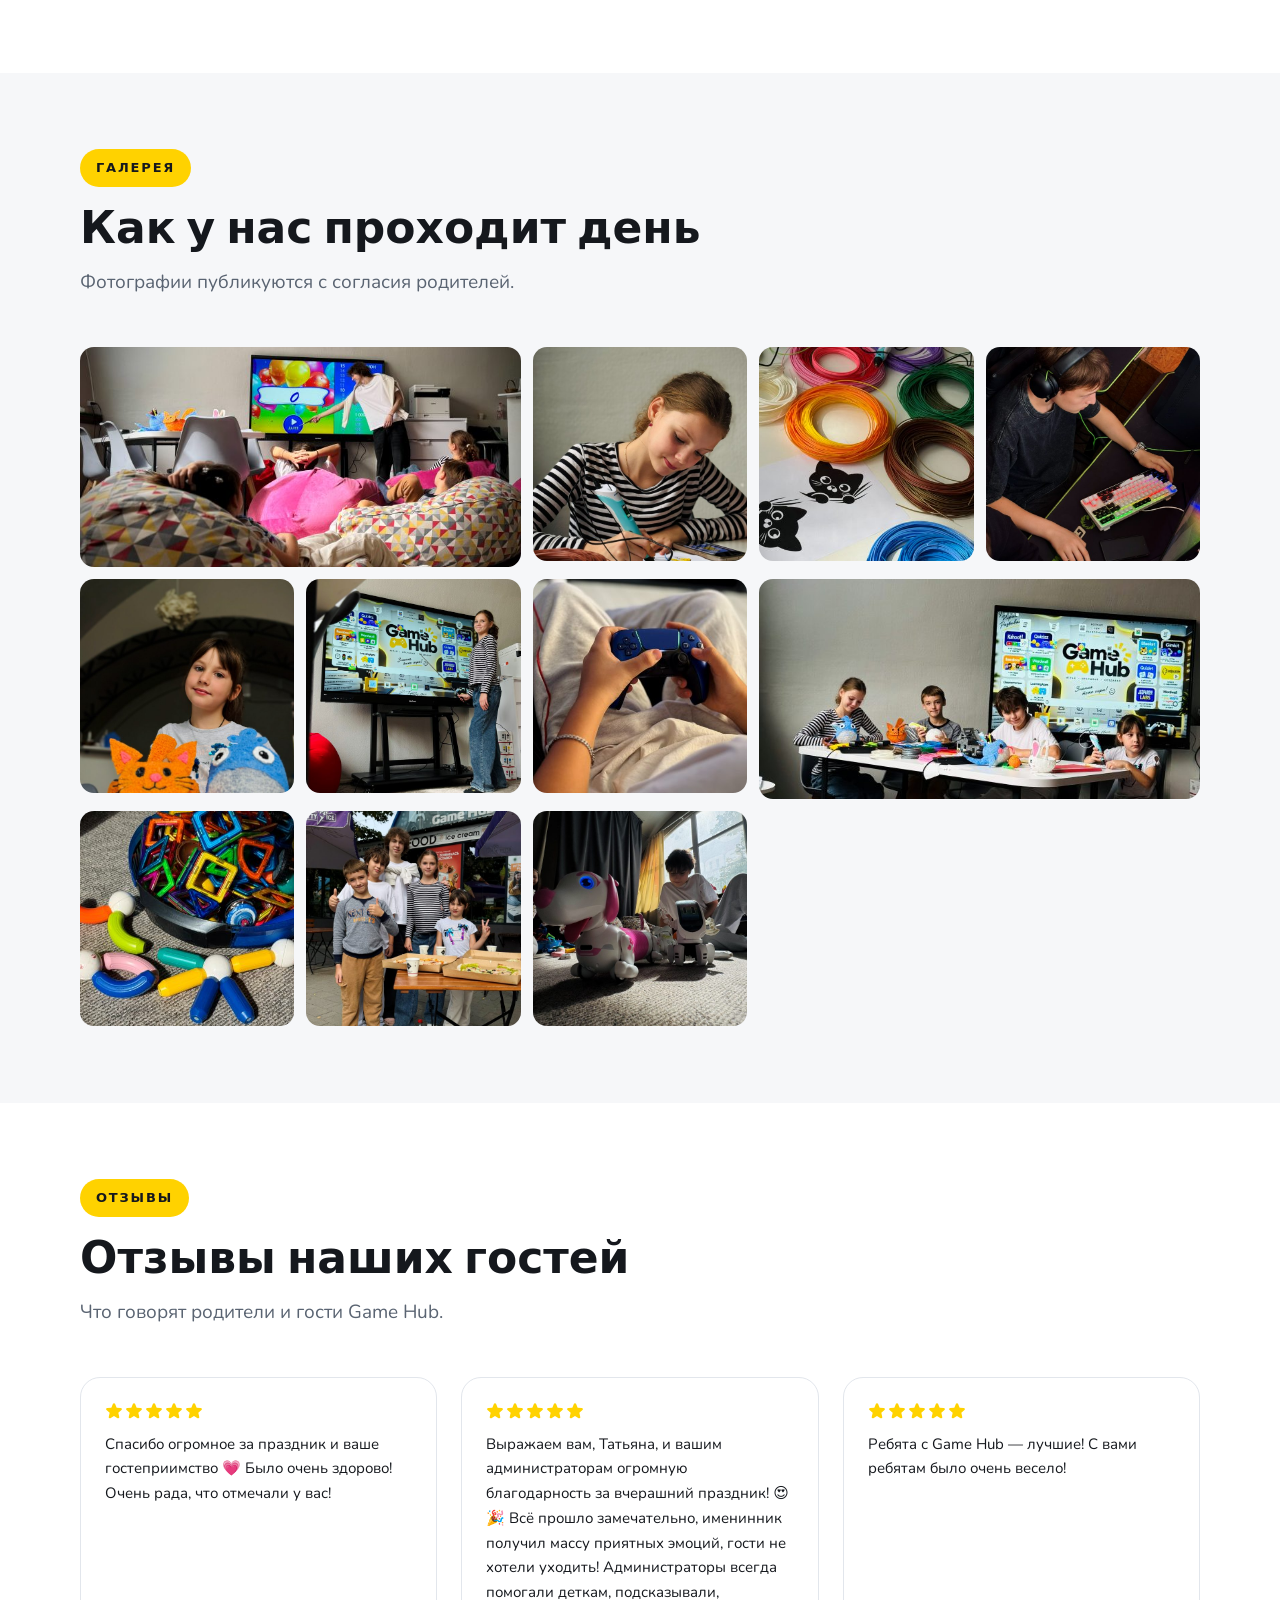
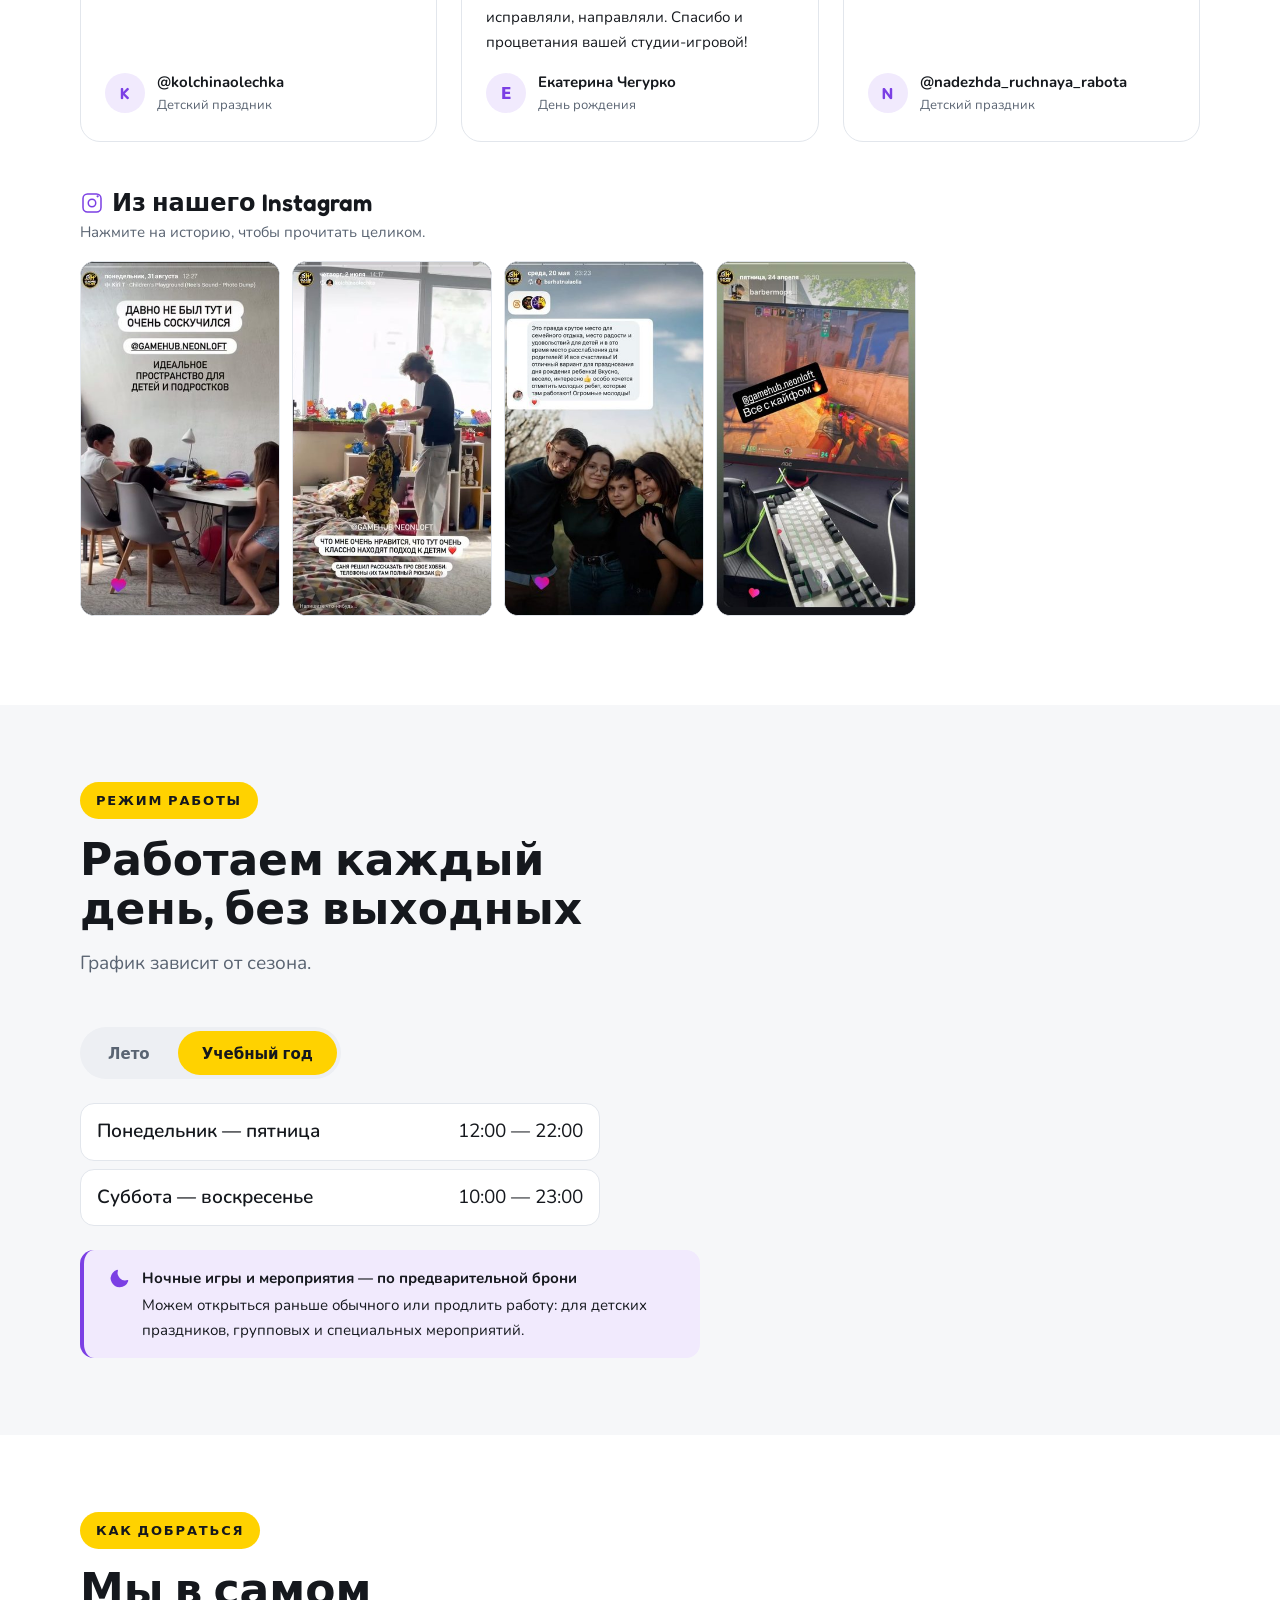
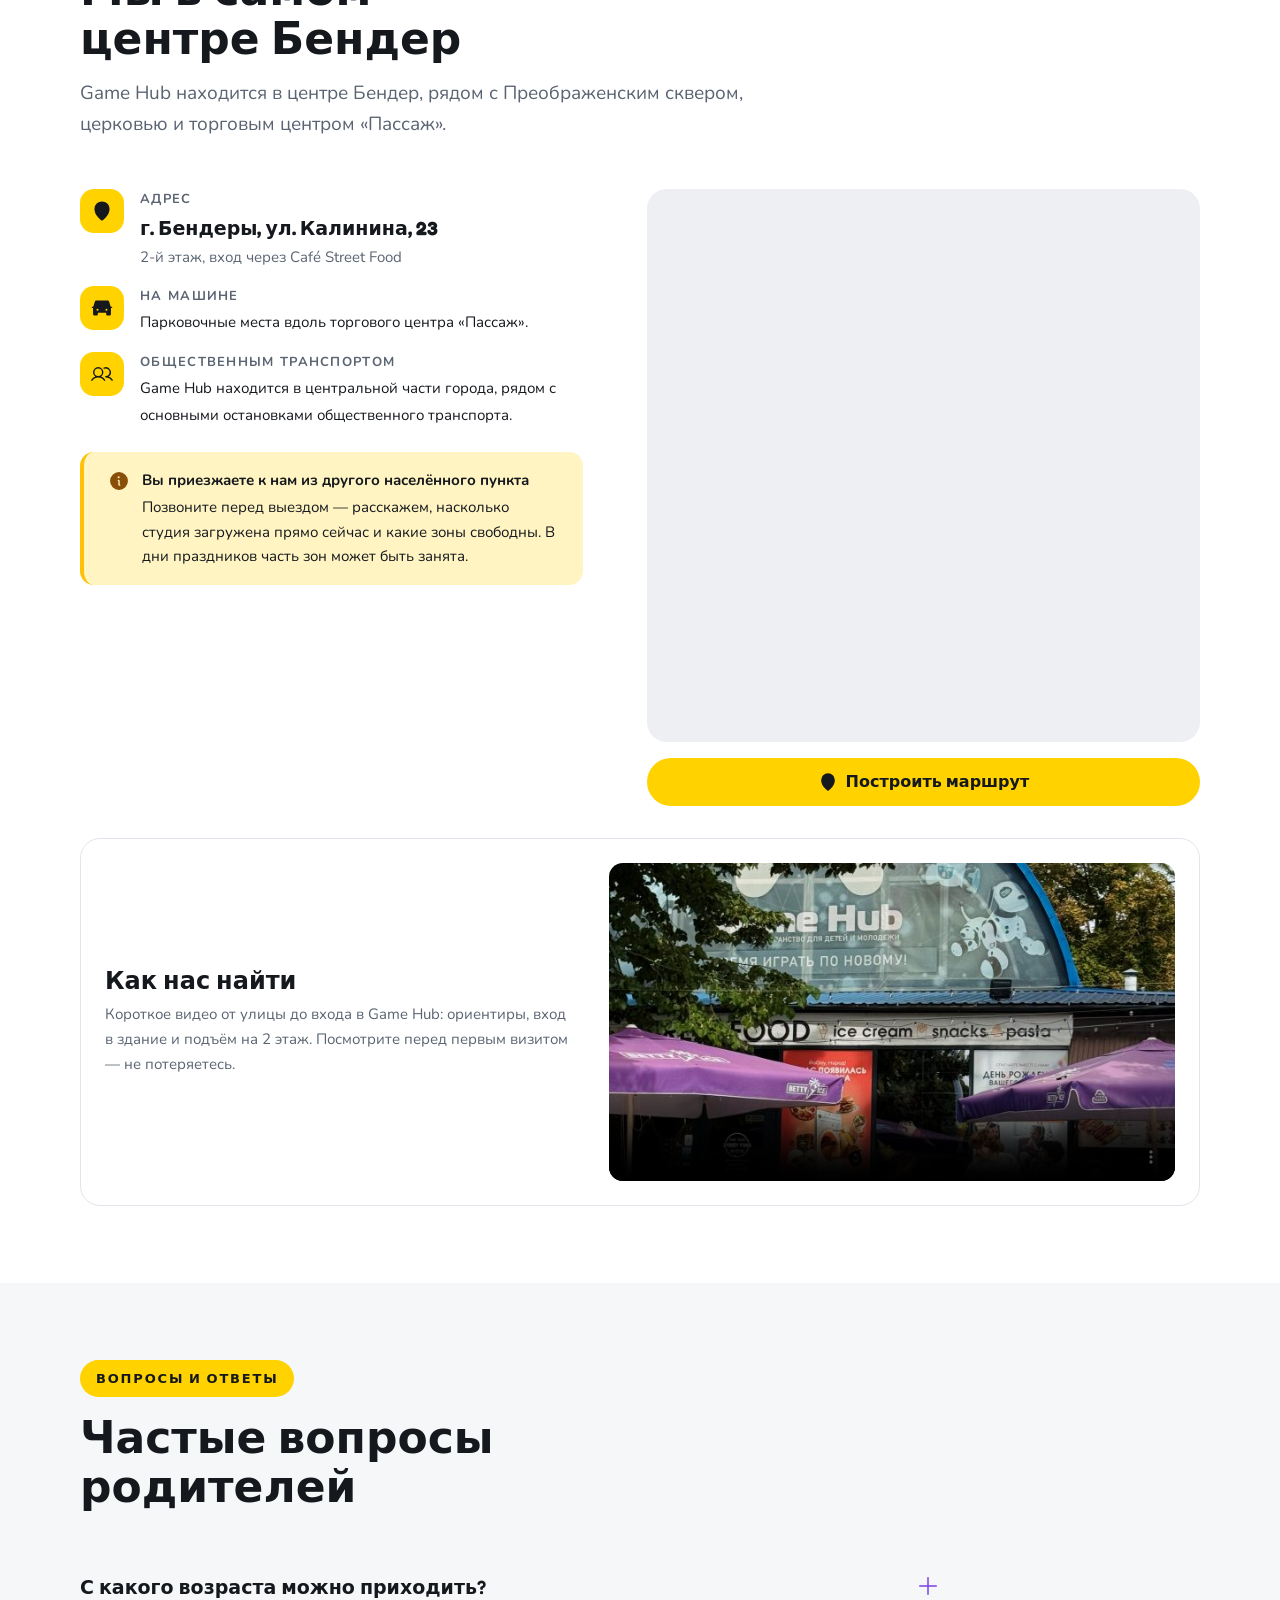
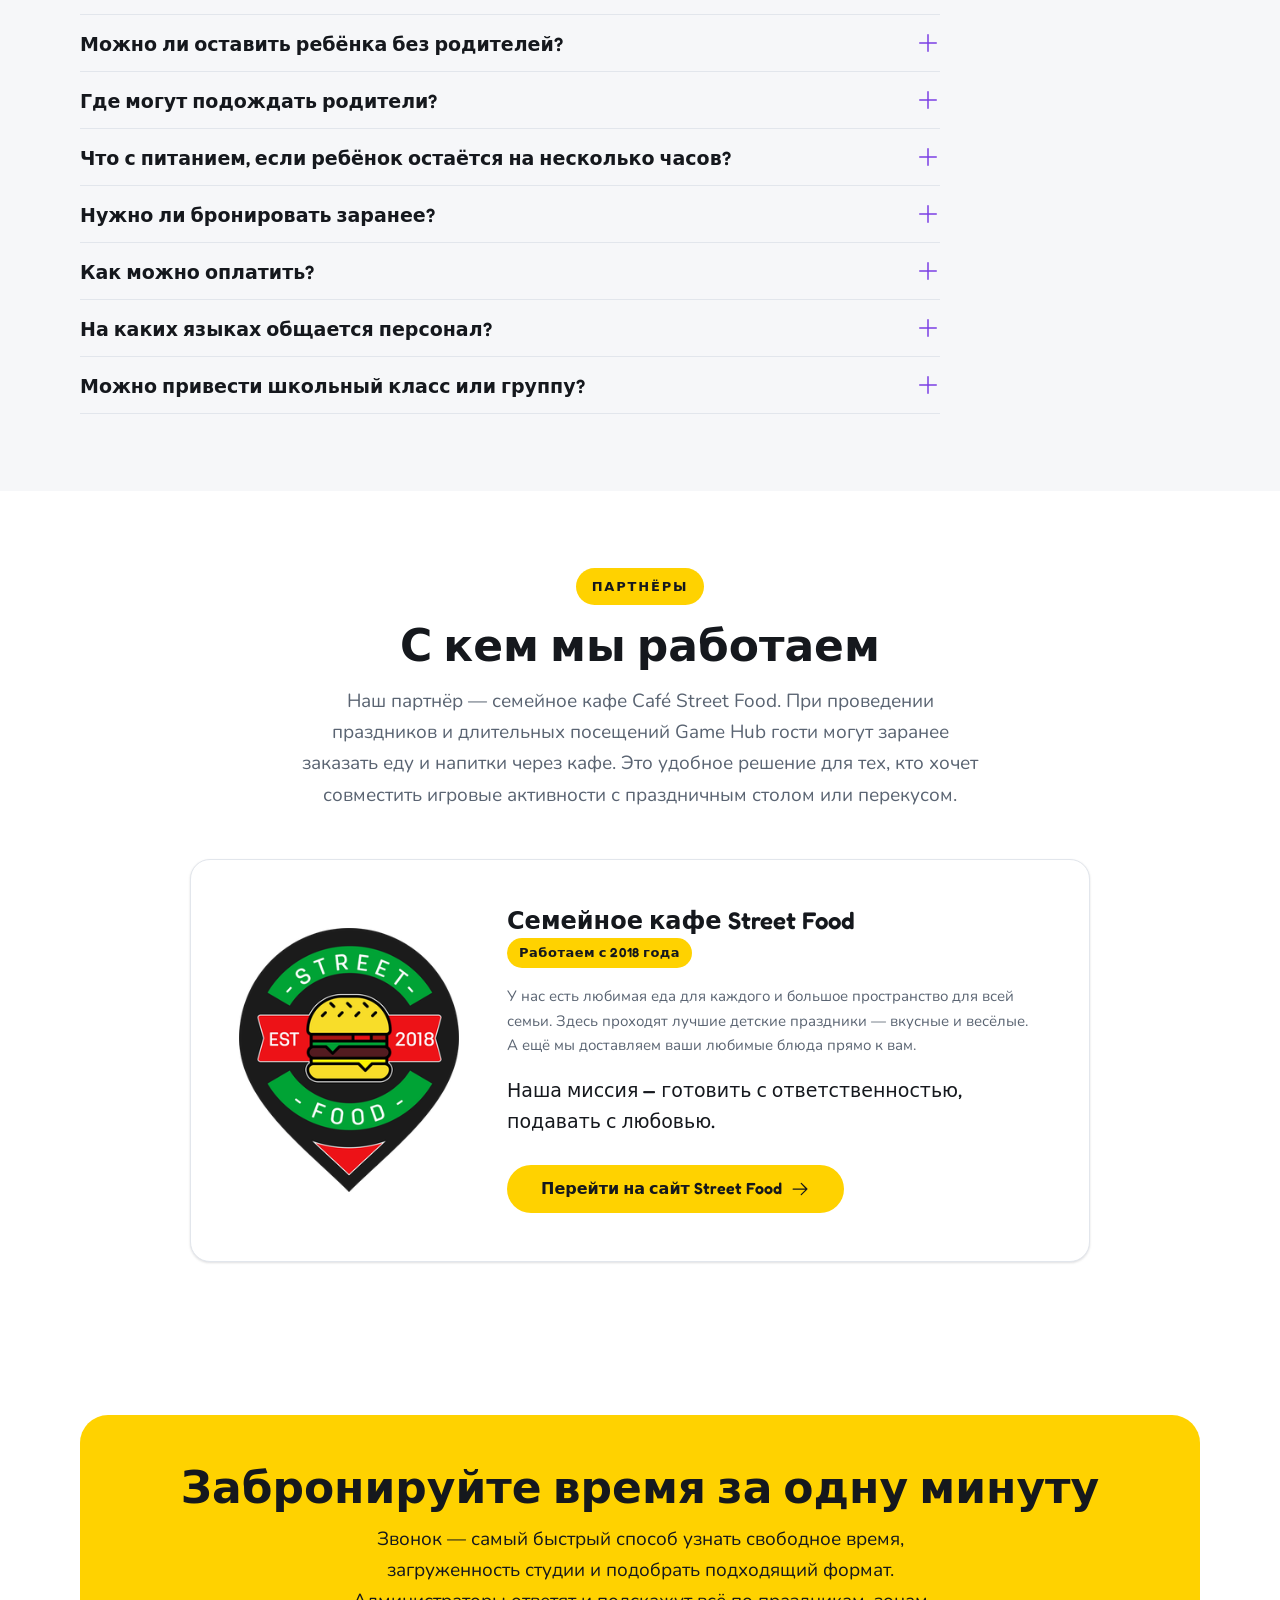
==== commit a3f26d84: "SEO: sitemap.xml, robots.txt и канонический URL - sitemap.xml в корне с главной страницей (приоритет" ====
--- a/index.html
+++ b/index.html
@@ -8,10 +8,12 @@
 <meta name="viewport" content="width=device-width, initial-scale=1, viewport-fit=cover">
 <title>Game Hub — пространство игр, технологий и творчества в Бендерах</title>
 <meta name="description" content="Game Hub в Бендерах: PlayStation 5, игровые ПК, VR Meta Quest 3, 3D-рисование и интерактивные занятия. Единый тариф 80 ₽/час — ребёнок играет во всё без ограничений. Дни рождения, аренда зон, ночные игры.">
+<link rel="canonical" href="https://game-hub-bender.vercel.app/">
 
 <meta property="og:type" content="website">
 <meta property="og:locale" content="ru_RU">
 <meta property="og:site_name" content="Game Hub">
+<meta property="og:url" content="https://game-hub-bender.vercel.app/">
 <meta property="og:title" content="Game Hub — больше, чем игры">
 <meta property="og:description" content="PlayStation 5, игровые ПК, VR, 3D-творчество и развивающие занятия в центре Бендер. Единый тариф — ребёнок выбирает всё, что хочет.">
 <meta property="og:image" content="assets/img/photo-19-1280.jpg">
@@ -38,7 +40,7 @@
     "addressLocality": "Бендеры"
   },
   "telephone": "+373 778 95 477",
-  "url": "",
+  "url": "https://game-hub-bender.vercel.app/",
   "sameAs": ["https://www.instagram.com/gamehub_bender/"],
   "priceRange": "40–1500 ₽",
   "openingHours": ["Mo-Fr 12:00-22:00", "Sa-Su 10:00-23:00"]
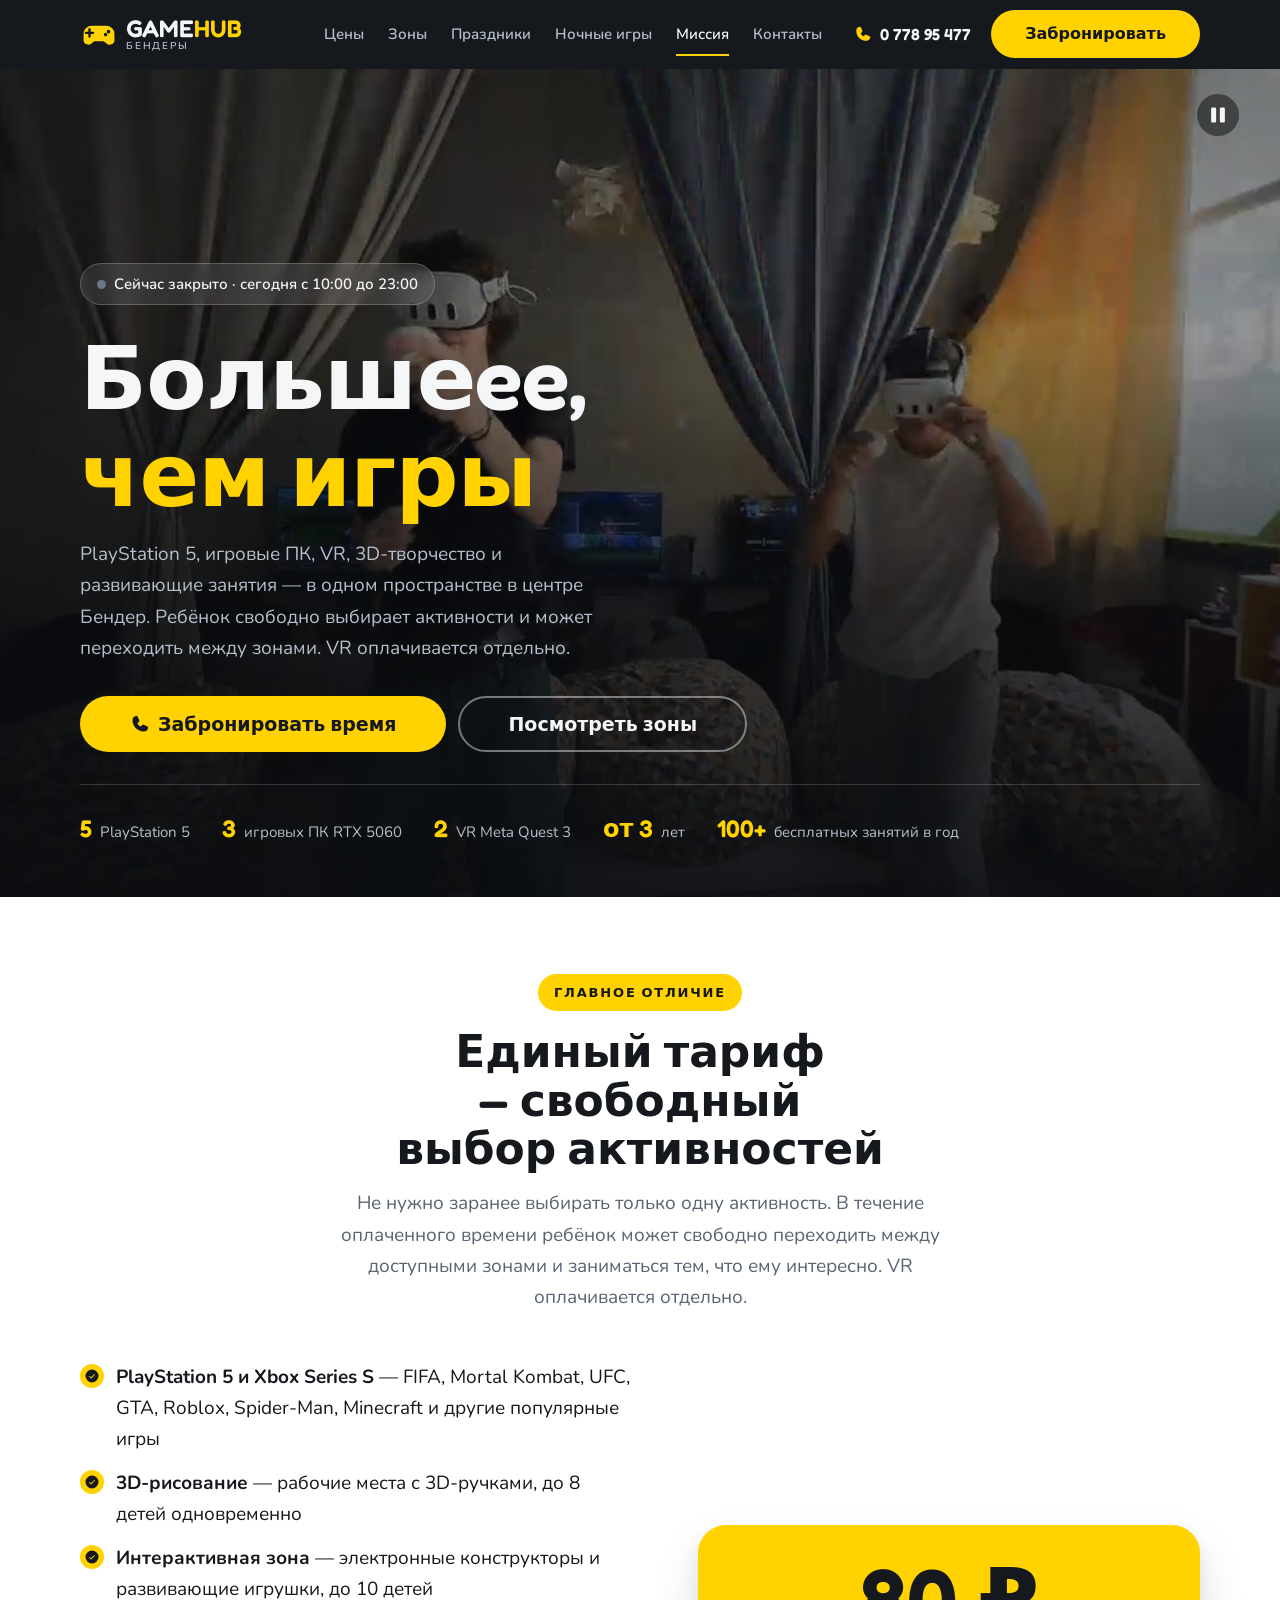
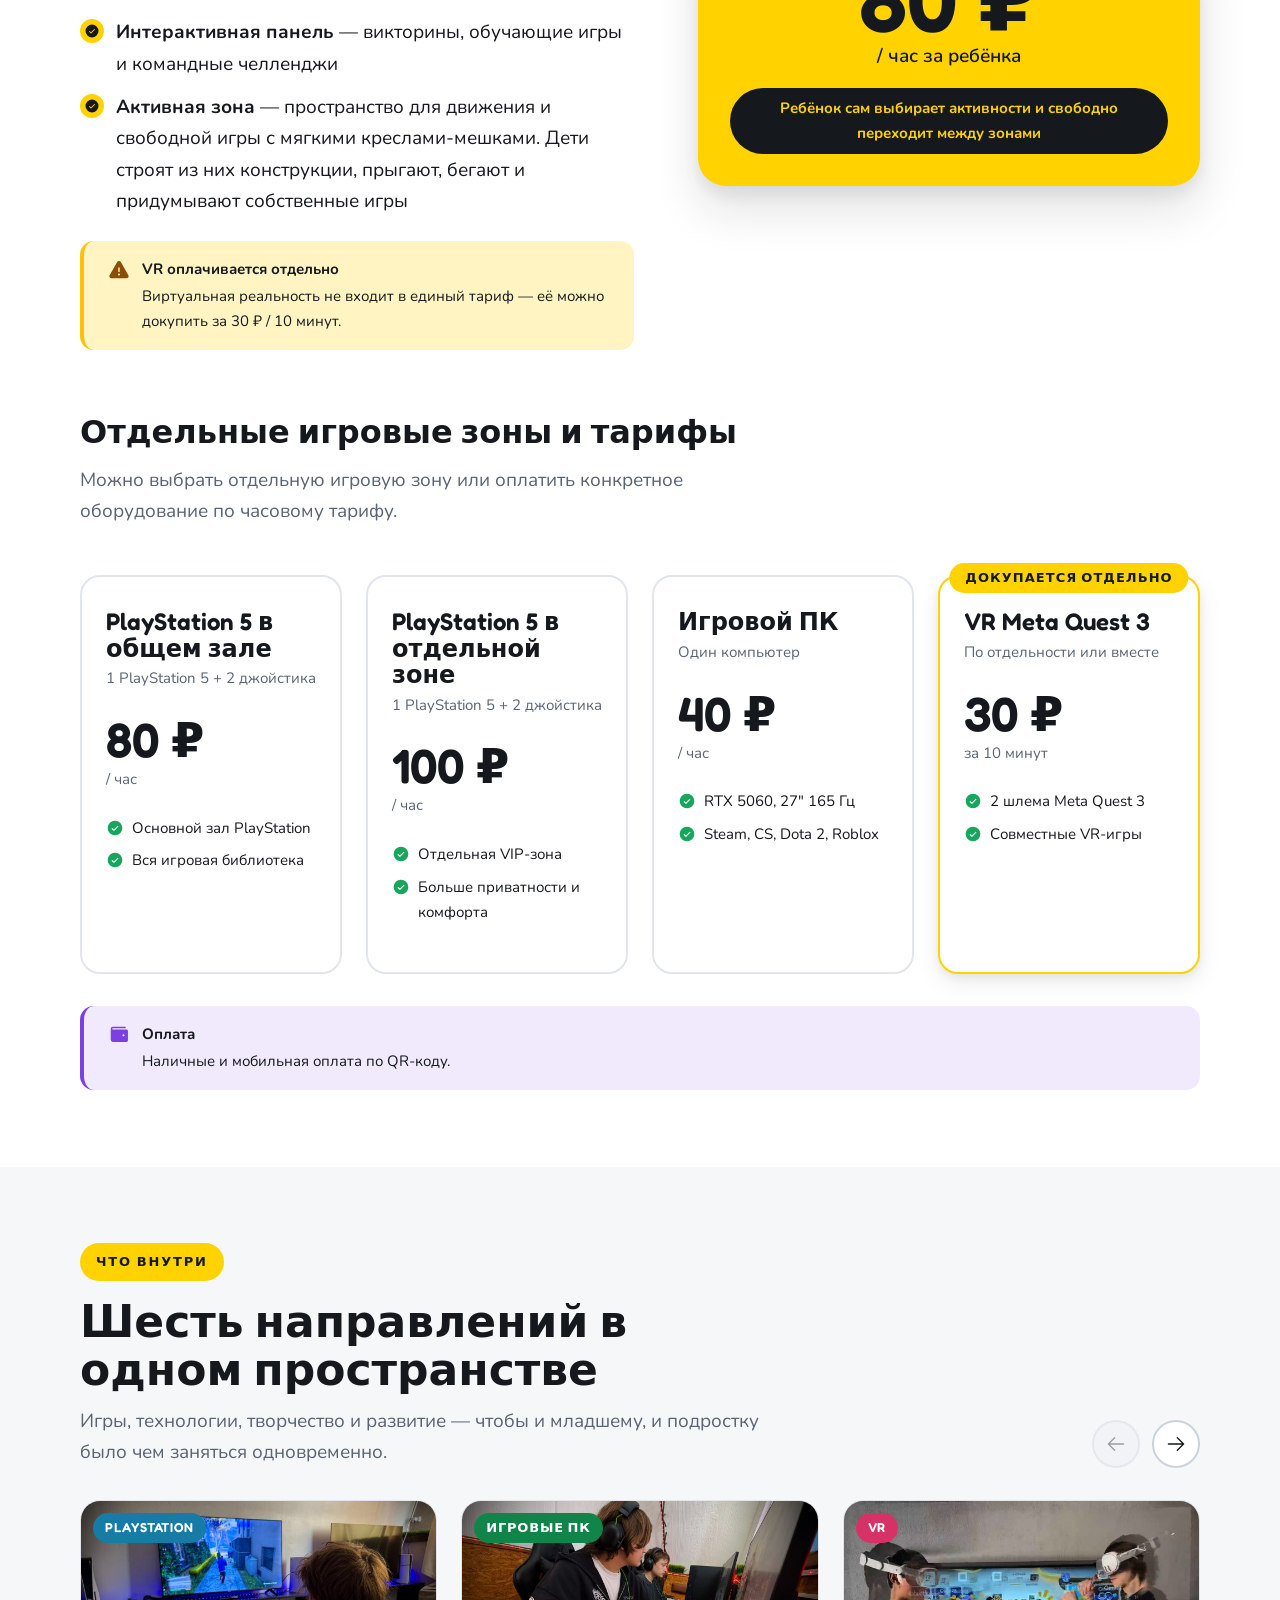
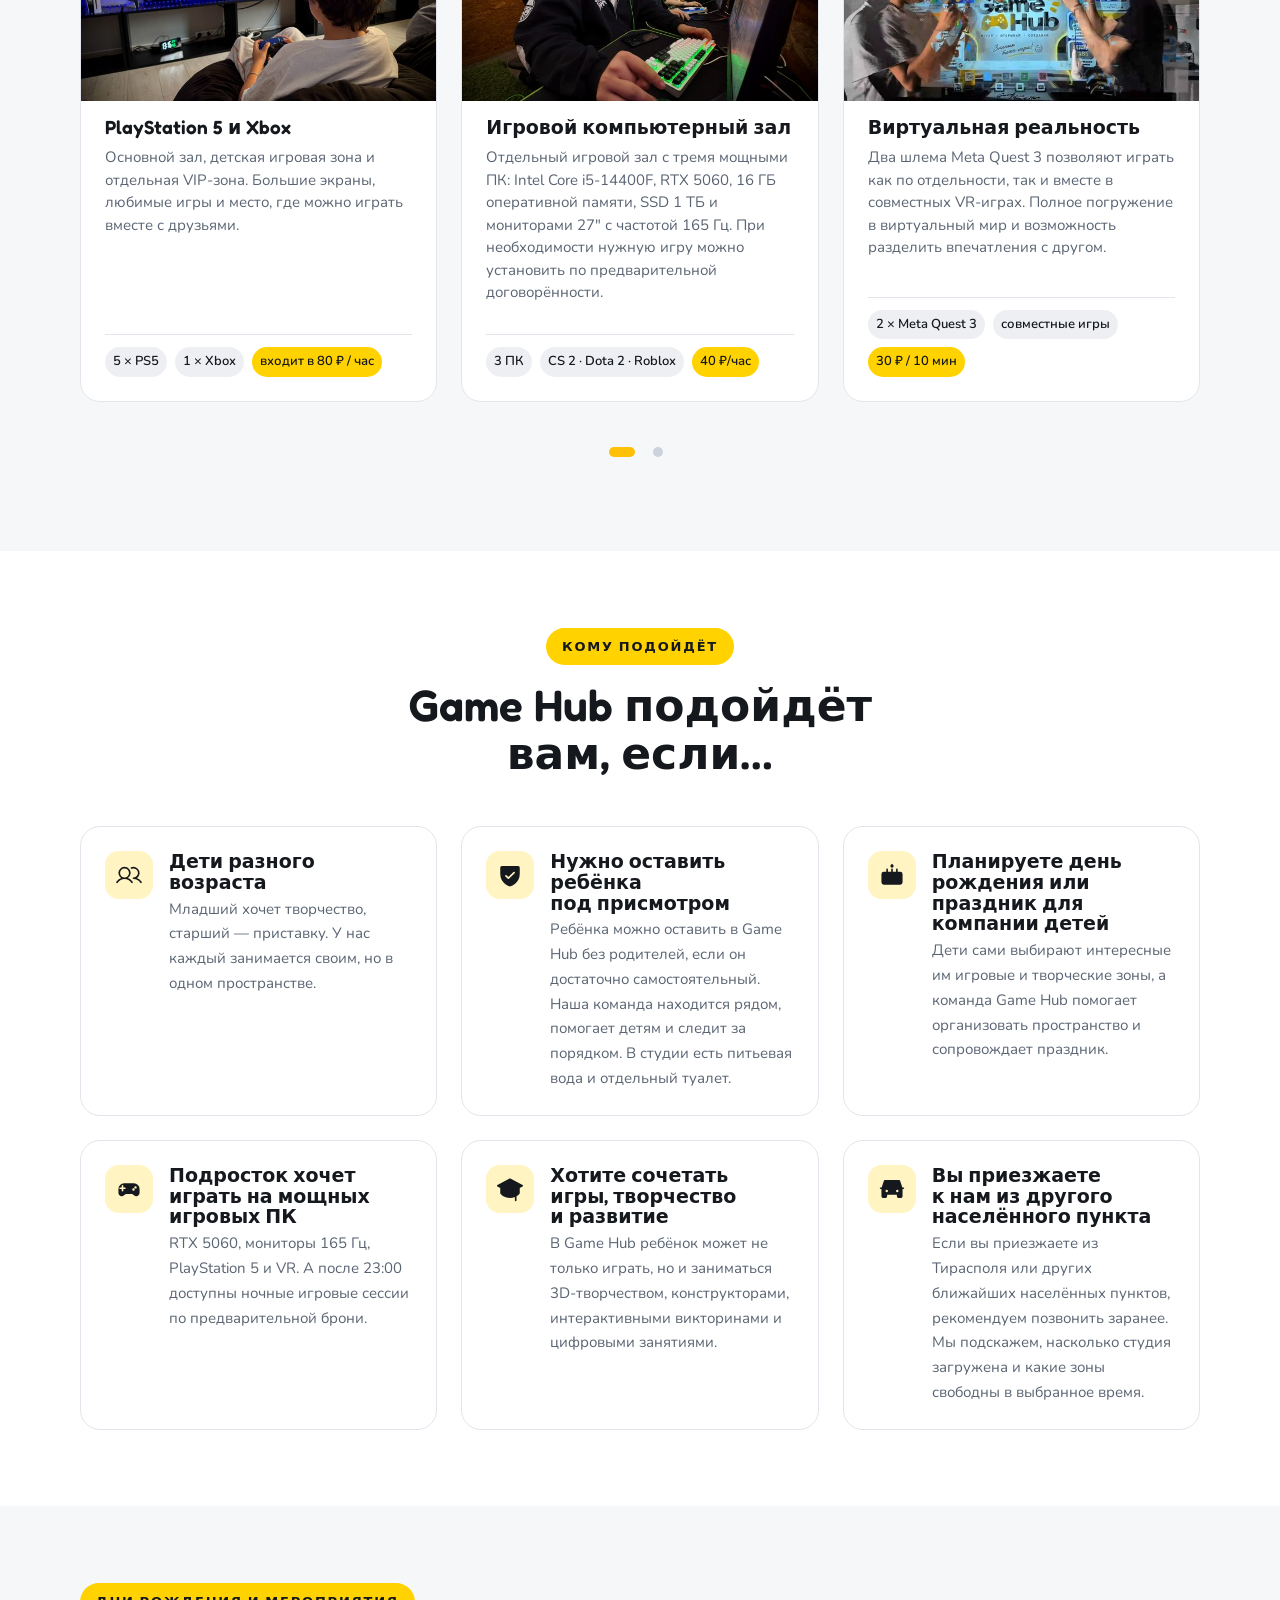
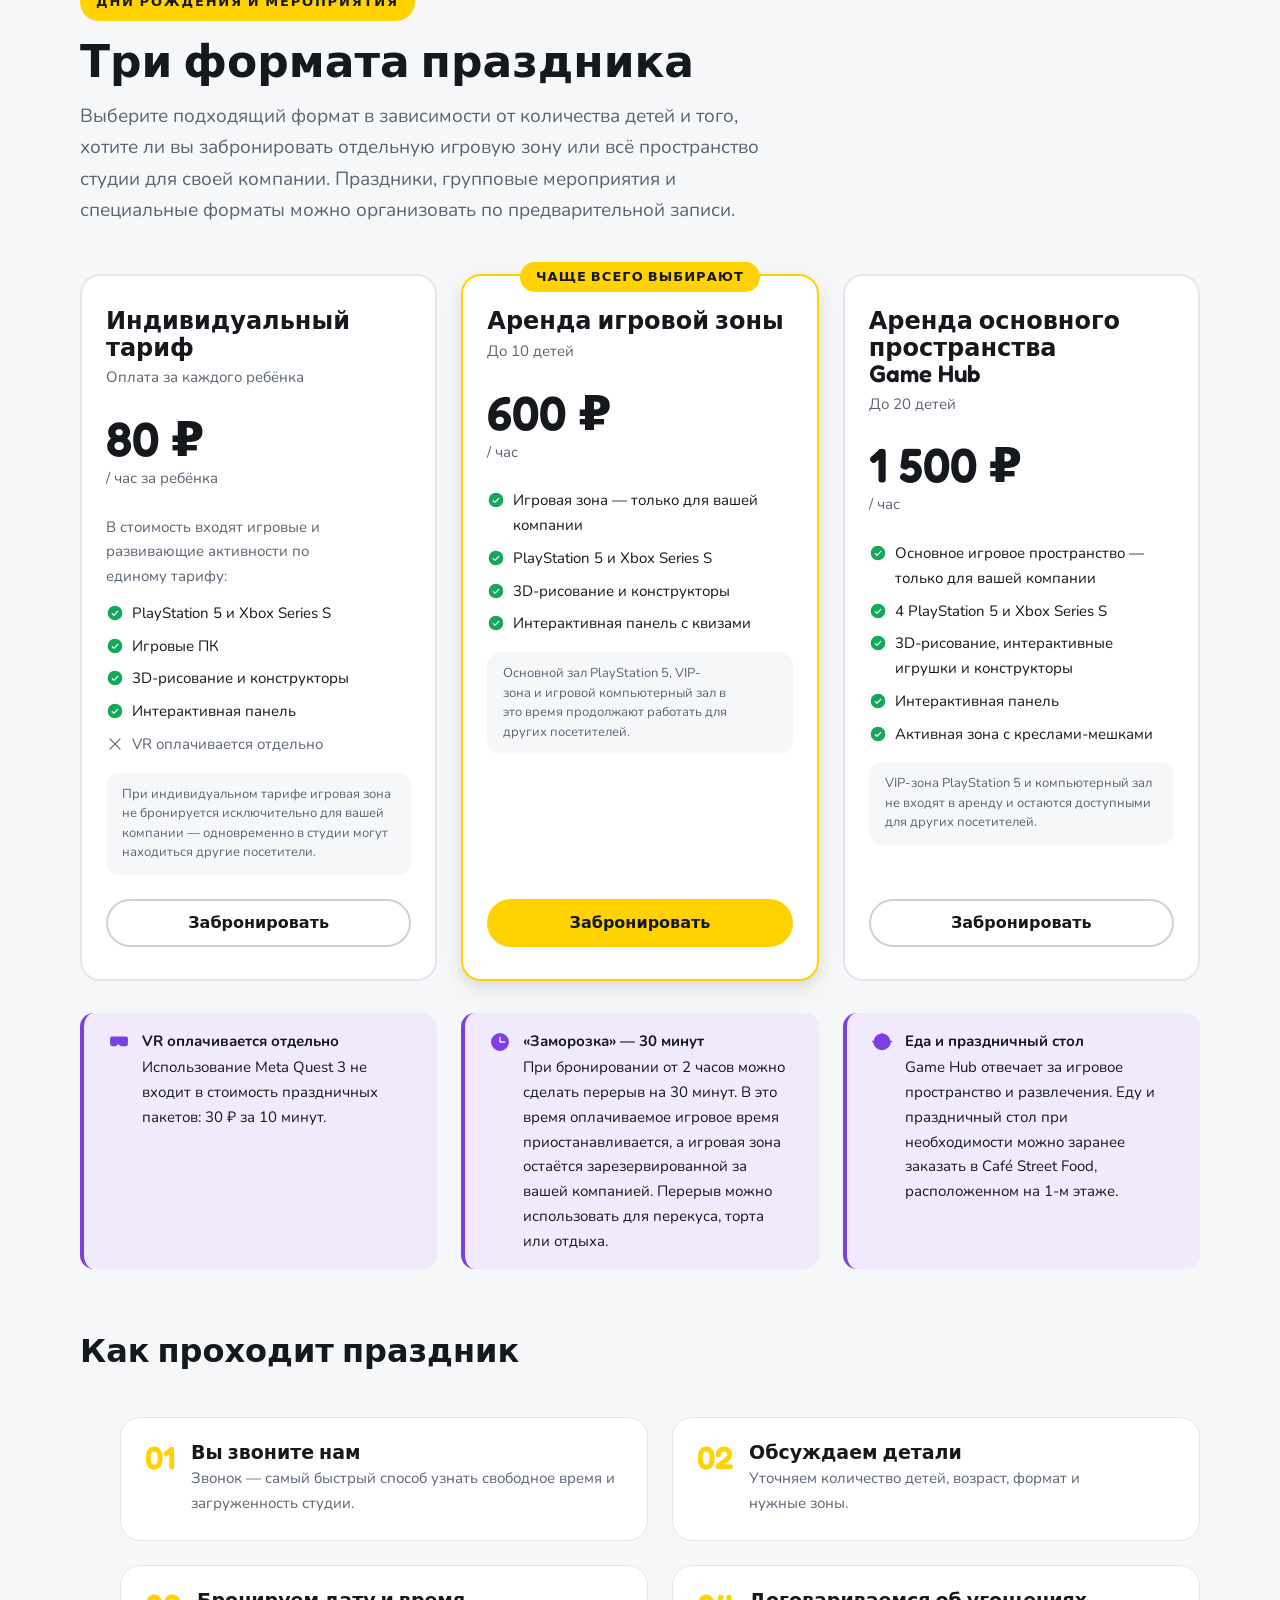
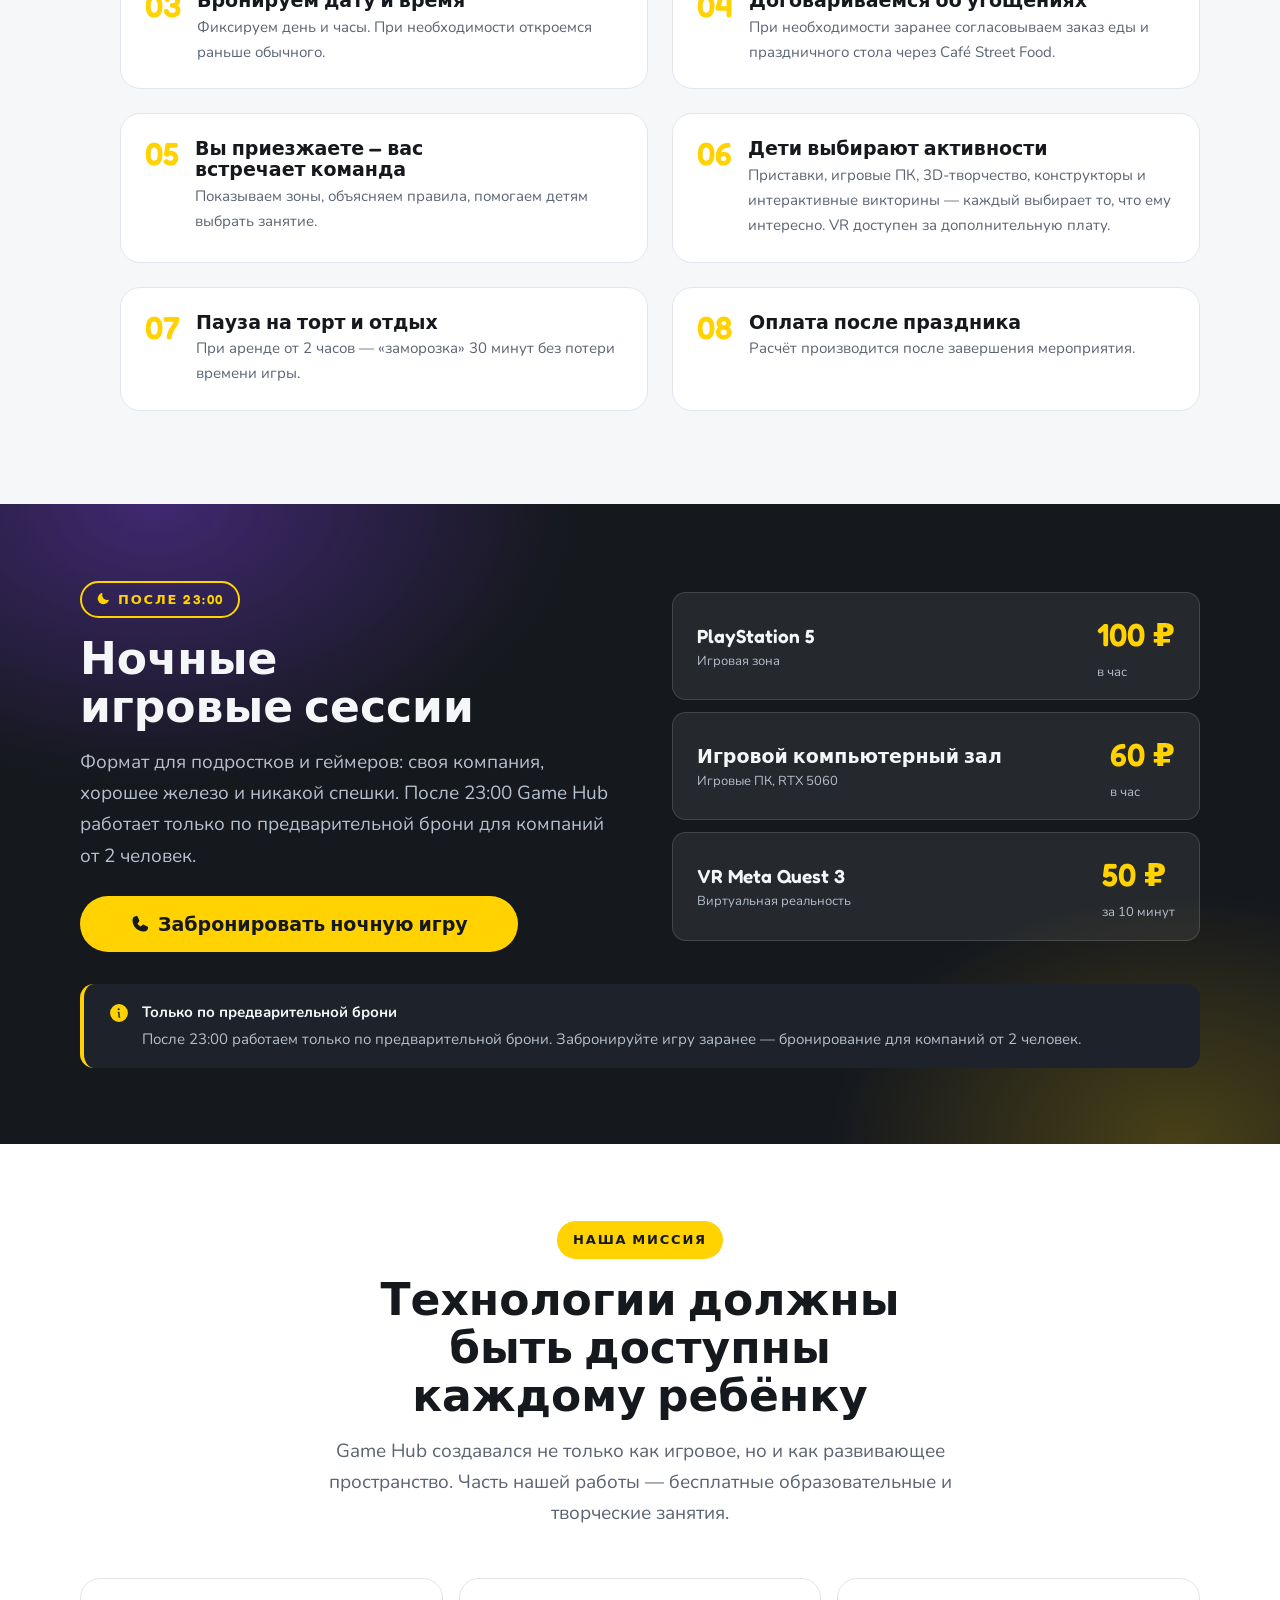
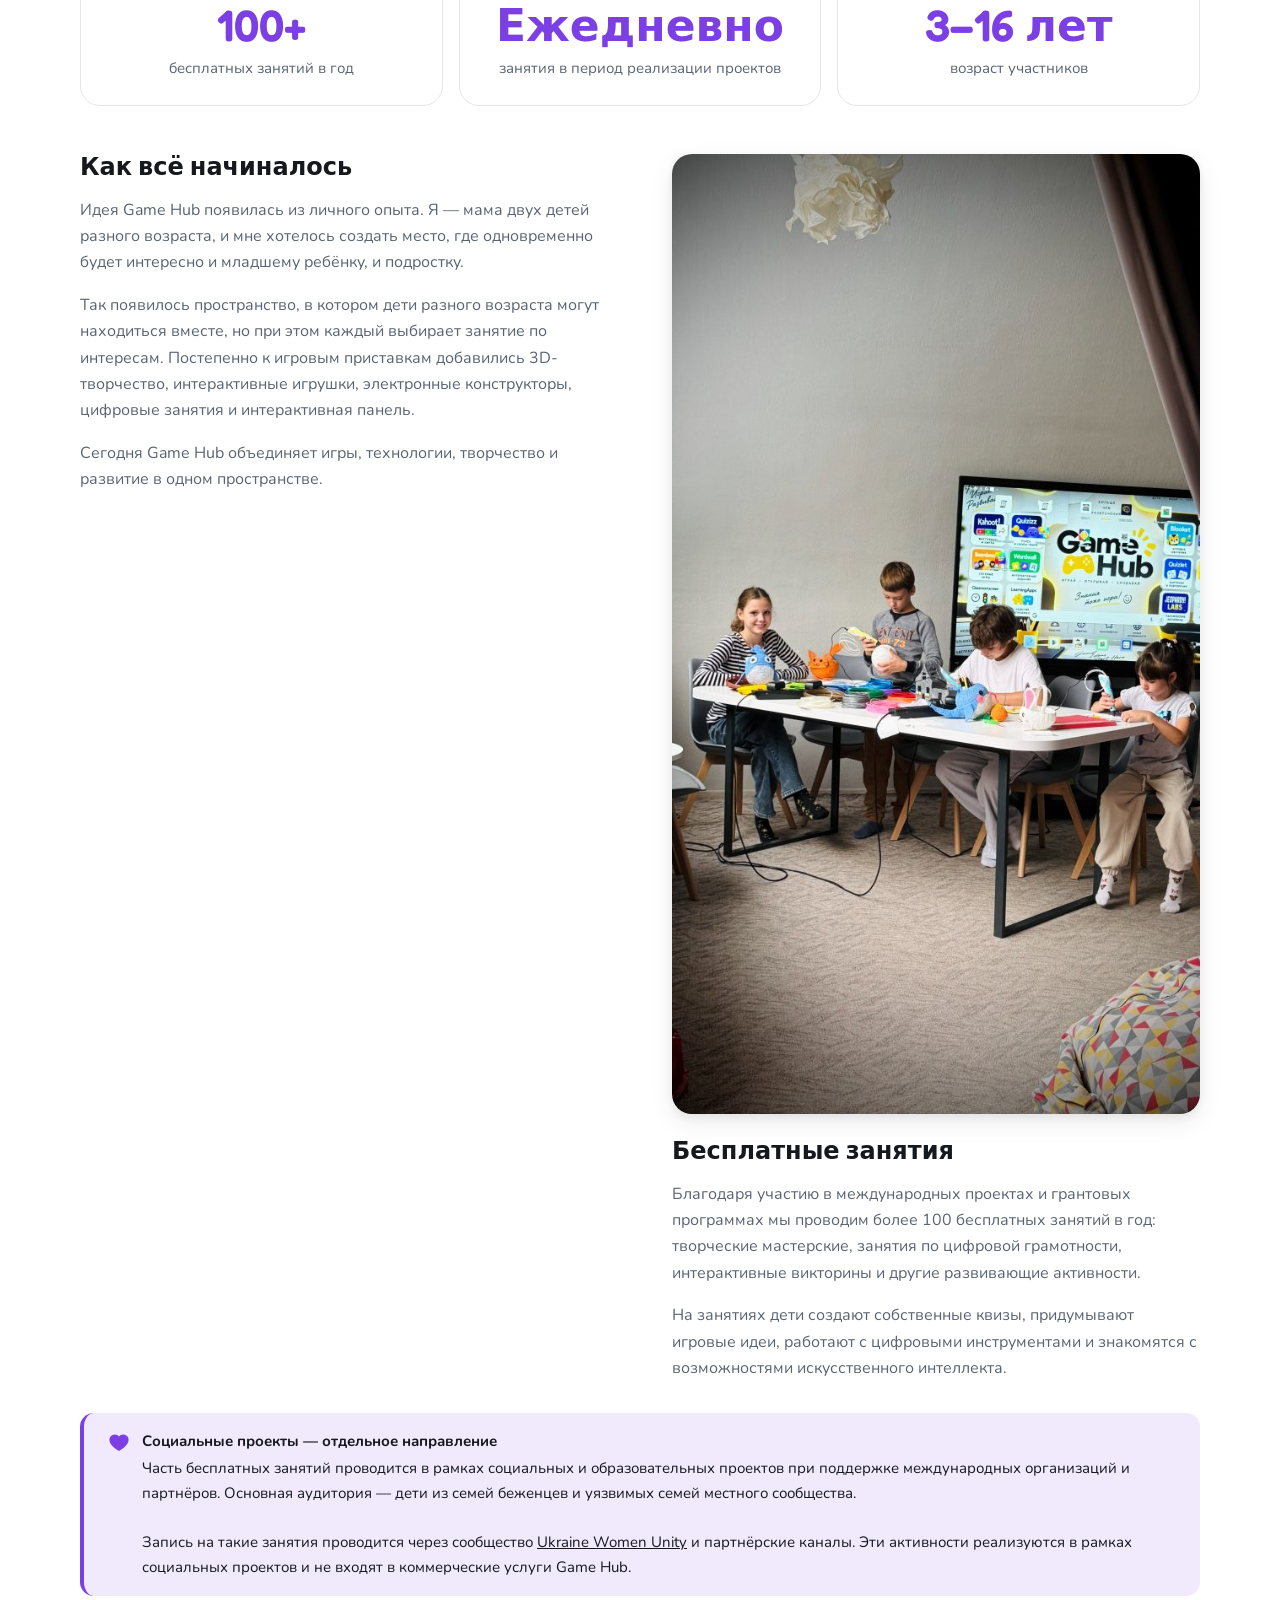
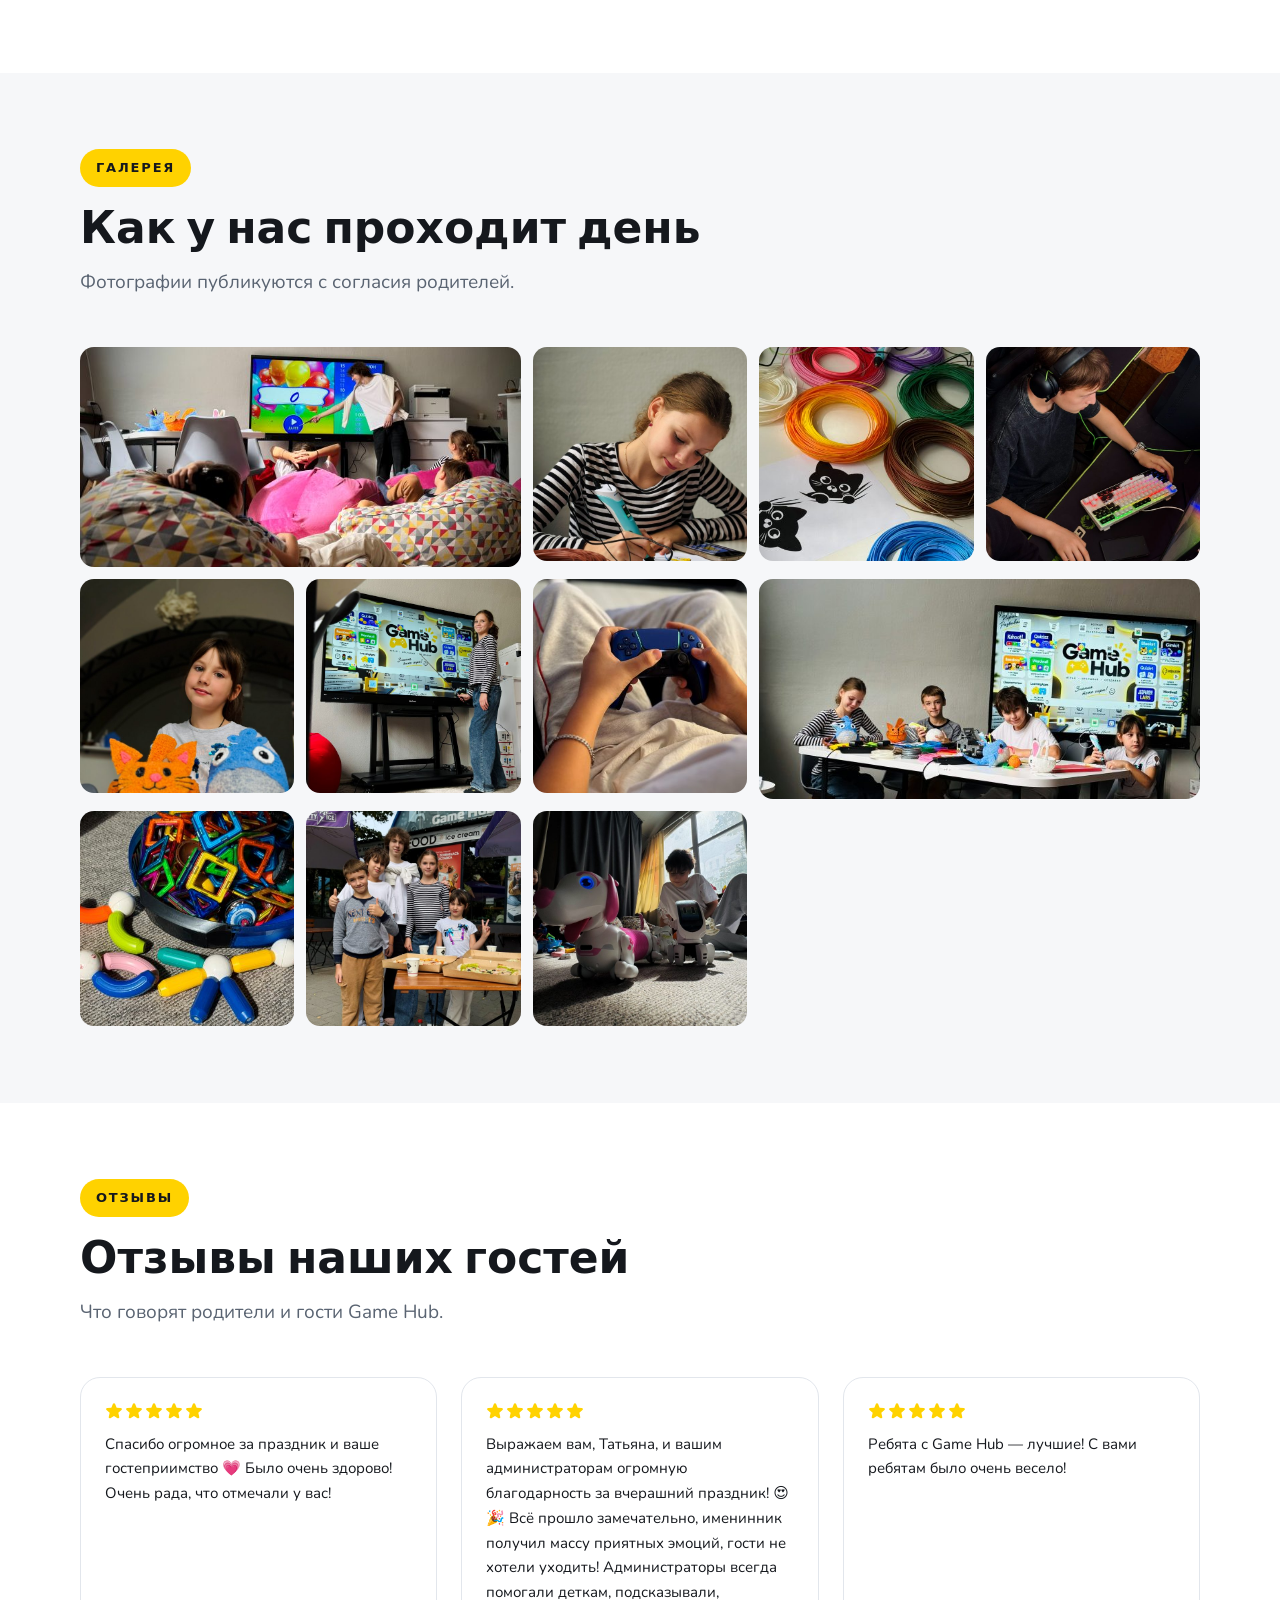
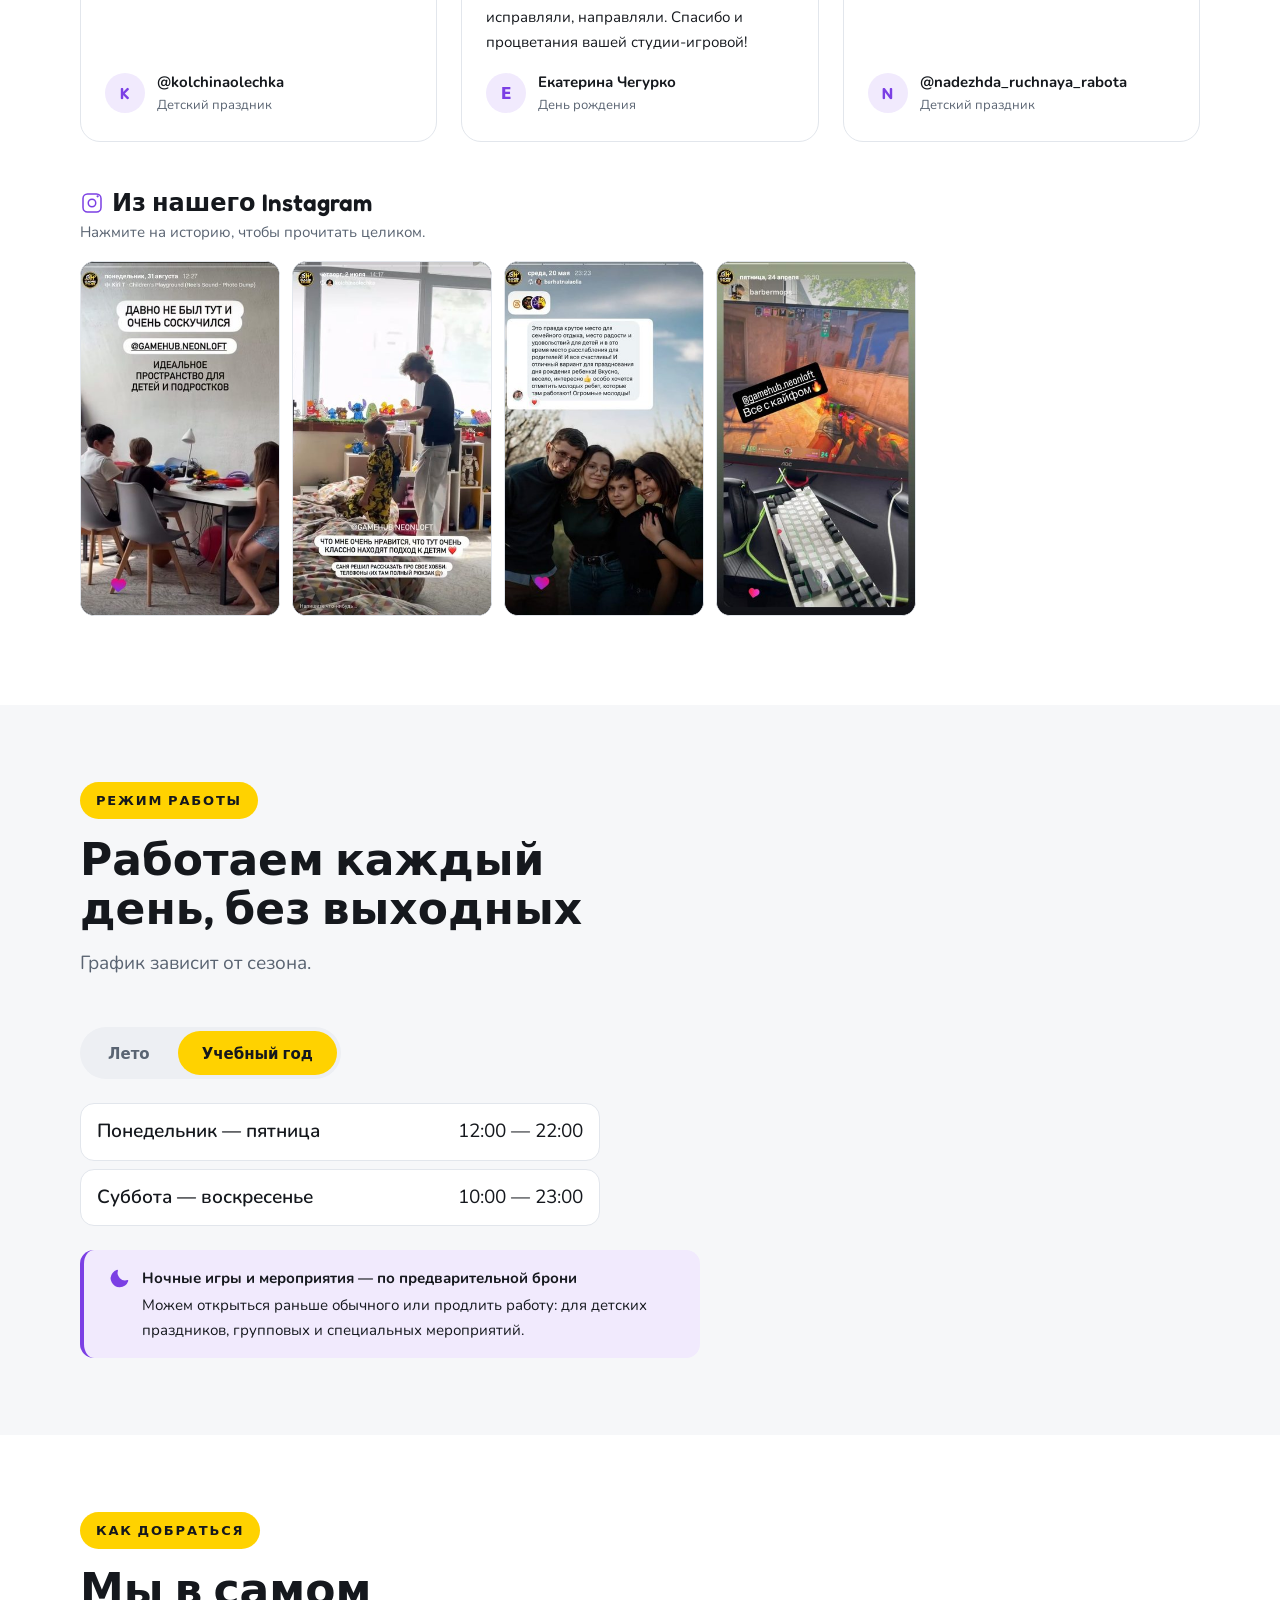
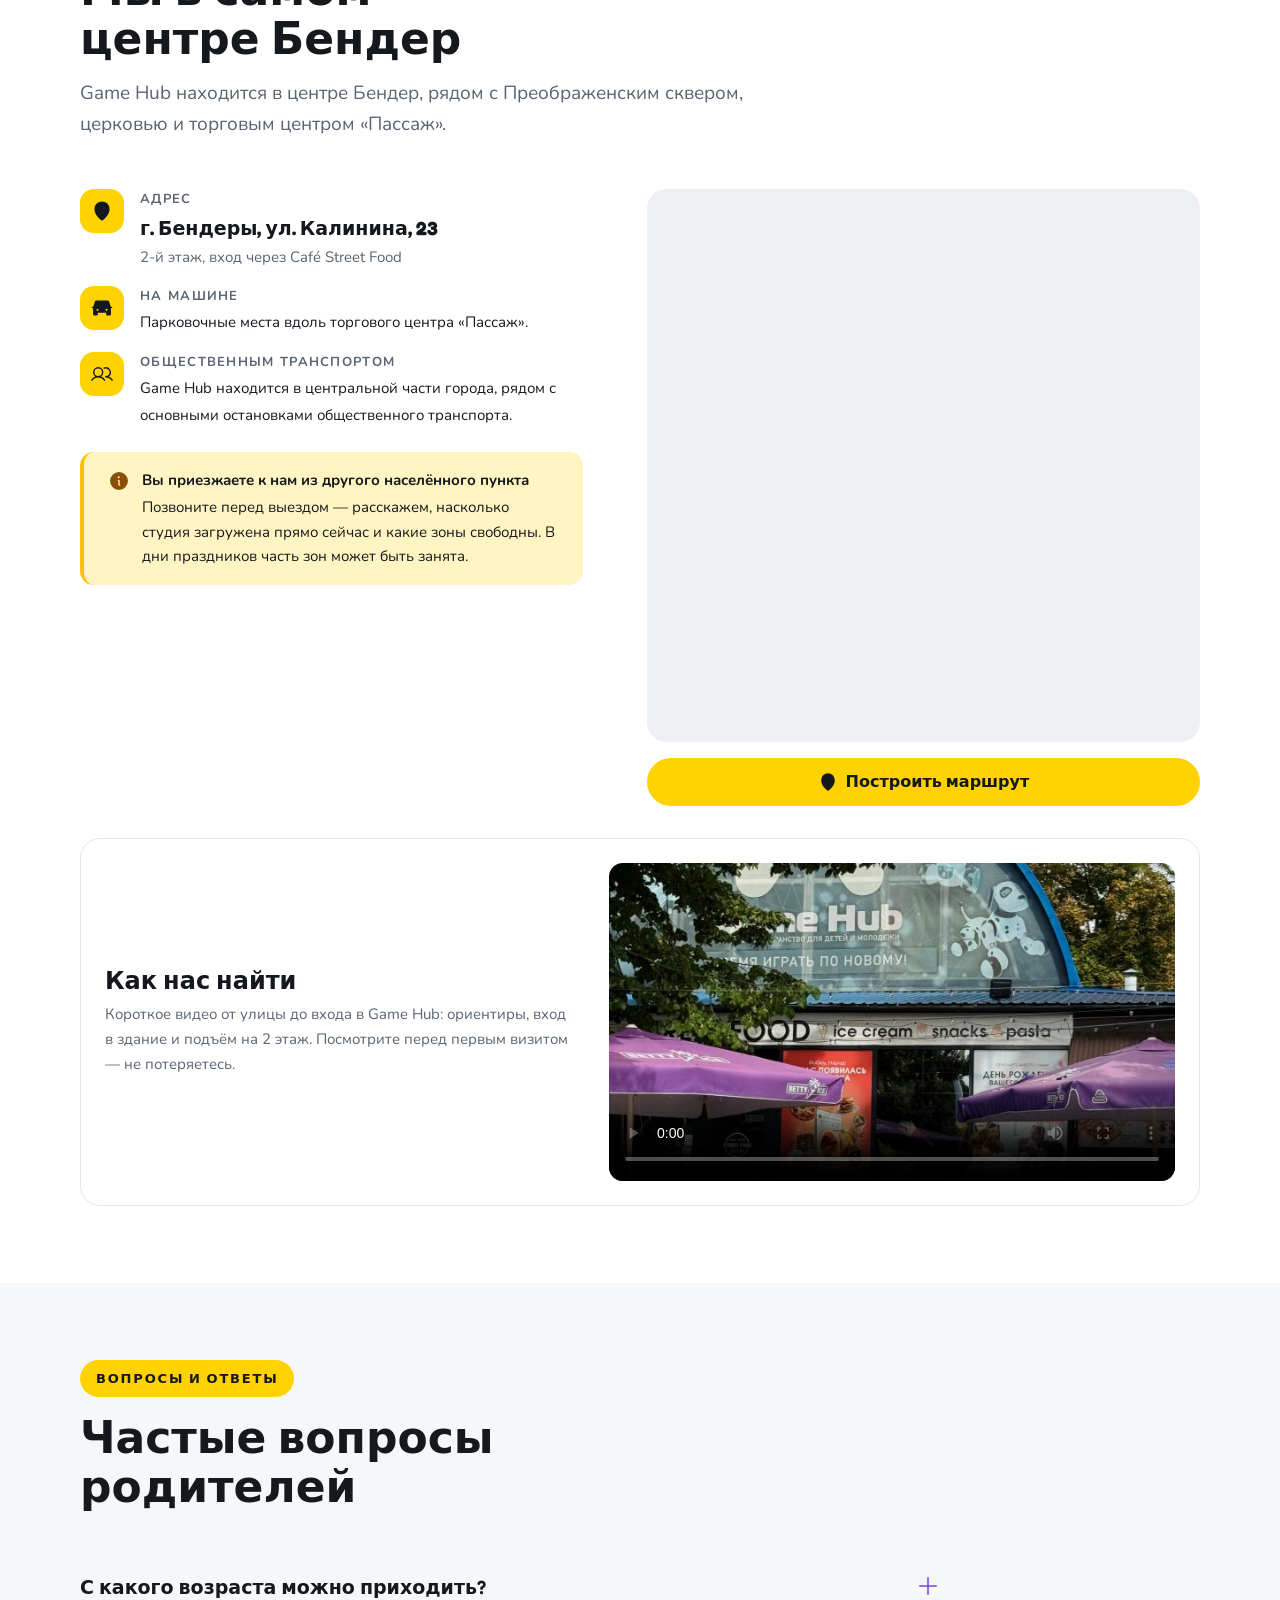
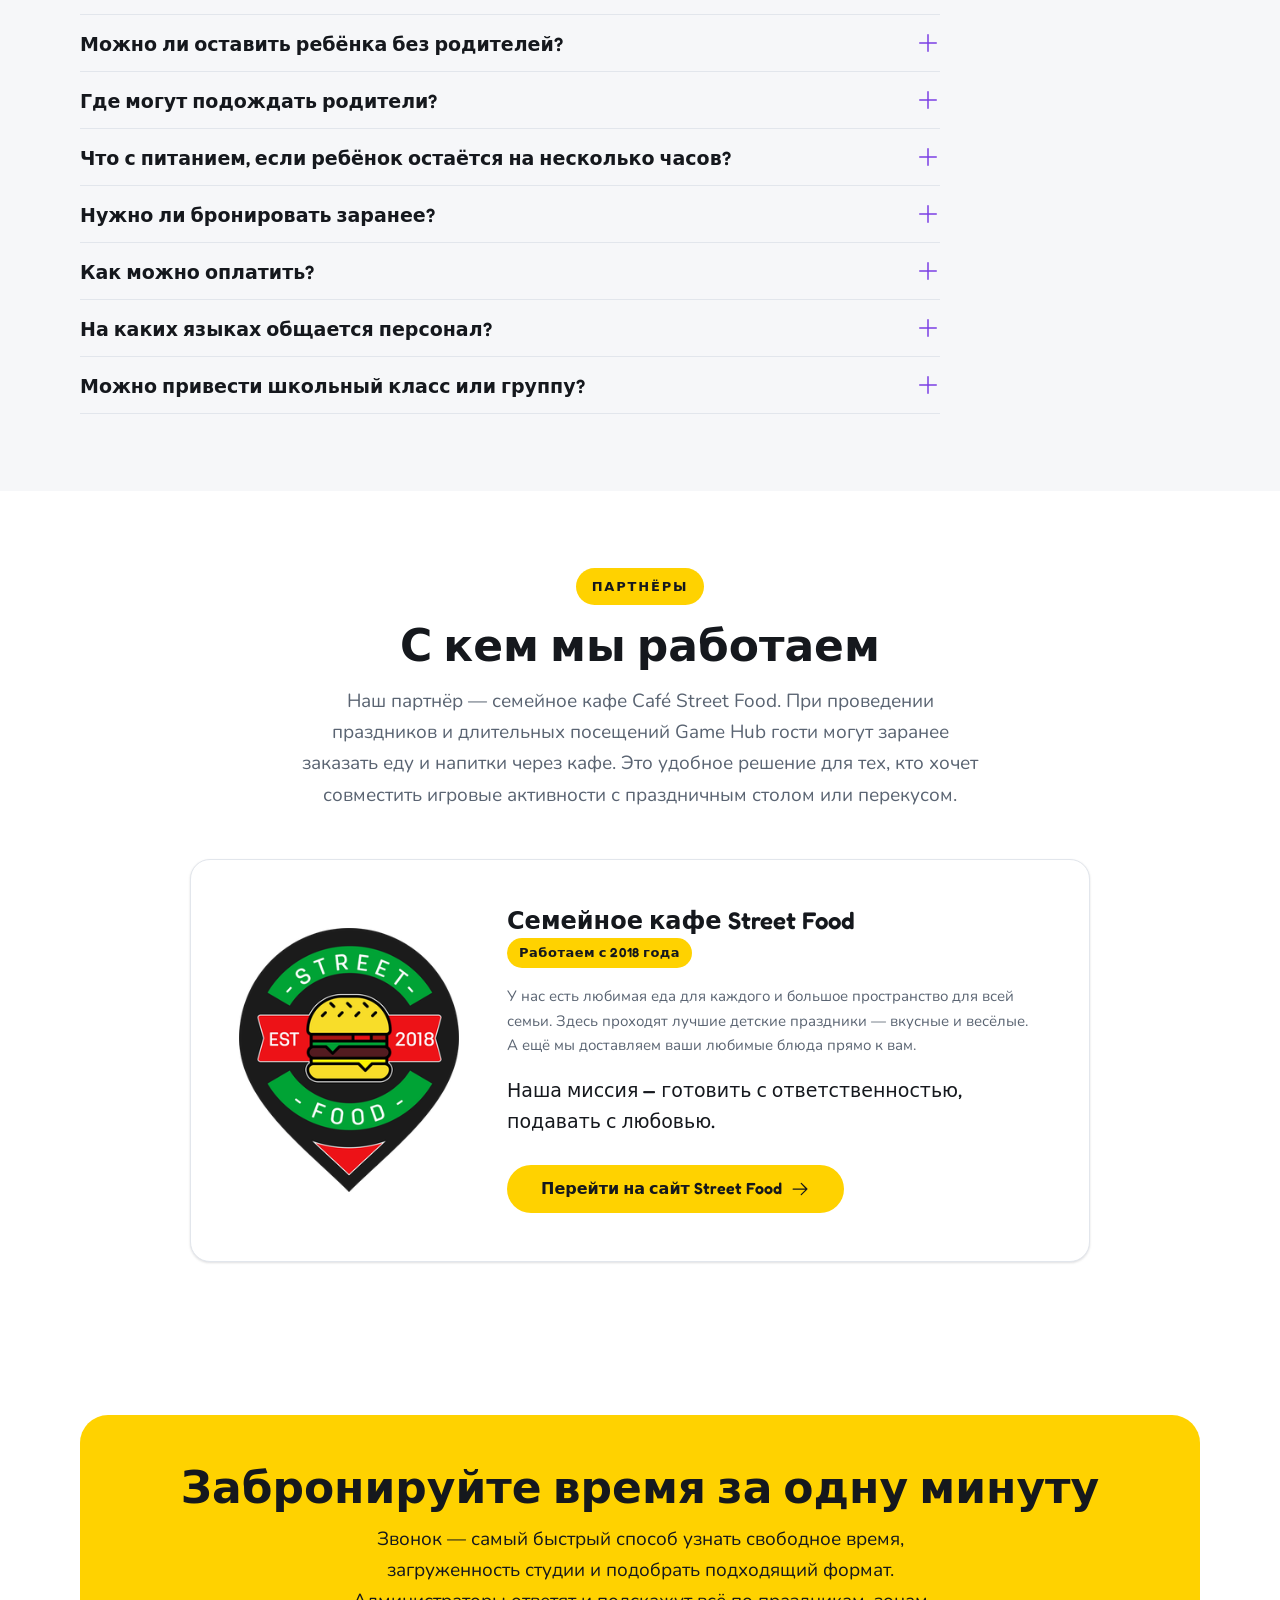
==== commit e80ae5c2: "SEO: более точные title и meta description Title: вместо абстрактного «пространство игр, технологий " ====
--- a/index.html
+++ b/index.html
@@ -6,8 +6,8 @@
 <!-- viewport-fit=cover обязателен, иначе env(safe-area-inset-*) на iPhone
      возвращает 0 и нижняя панель уезжает под жест-бар -->
 <meta name="viewport" content="width=device-width, initial-scale=1, viewport-fit=cover">
-<title>Game Hub — пространство игр, технологий и творчества в Бендерах</title>
-<meta name="description" content="Game Hub в Бендерах: PlayStation 5, игровые ПК, VR Meta Quest 3, 3D-рисование и интерактивные занятия. Единый тариф 80 ₽/час — ребёнок играет во всё без ограничений. Дни рождения, аренда зон, ночные игры.">
+<title>Game Hub — игровой центр в Бендерах: PlayStation, VR, праздники</title>
+<meta name="description" content="Игровой центр Game Hub в Бендерах: PlayStation 5, VR, игровые ПК и 3D-творчество для детей и подростков. Единый тариф, детские праздники и аренда зон.">
 <link rel="canonical" href="https://game-hub-bender.vercel.app/">
 
 <meta property="og:type" content="website">
